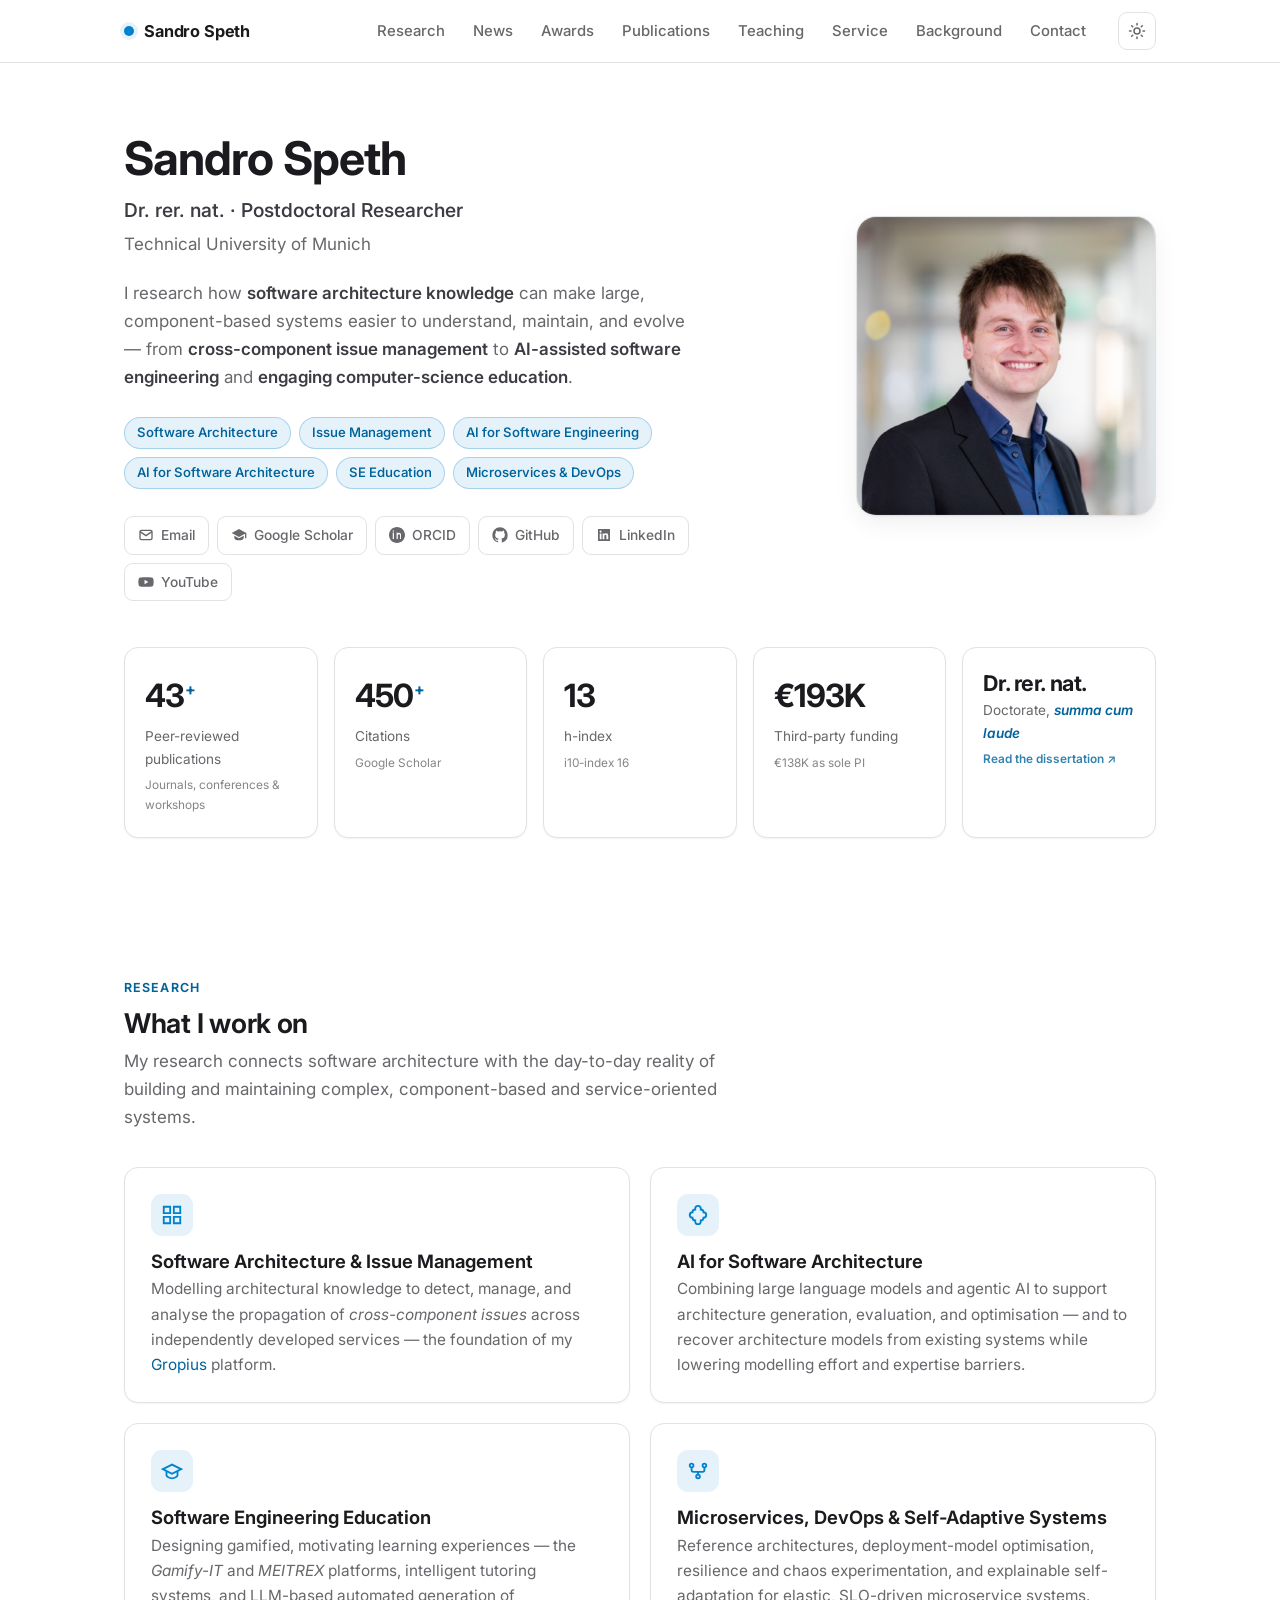
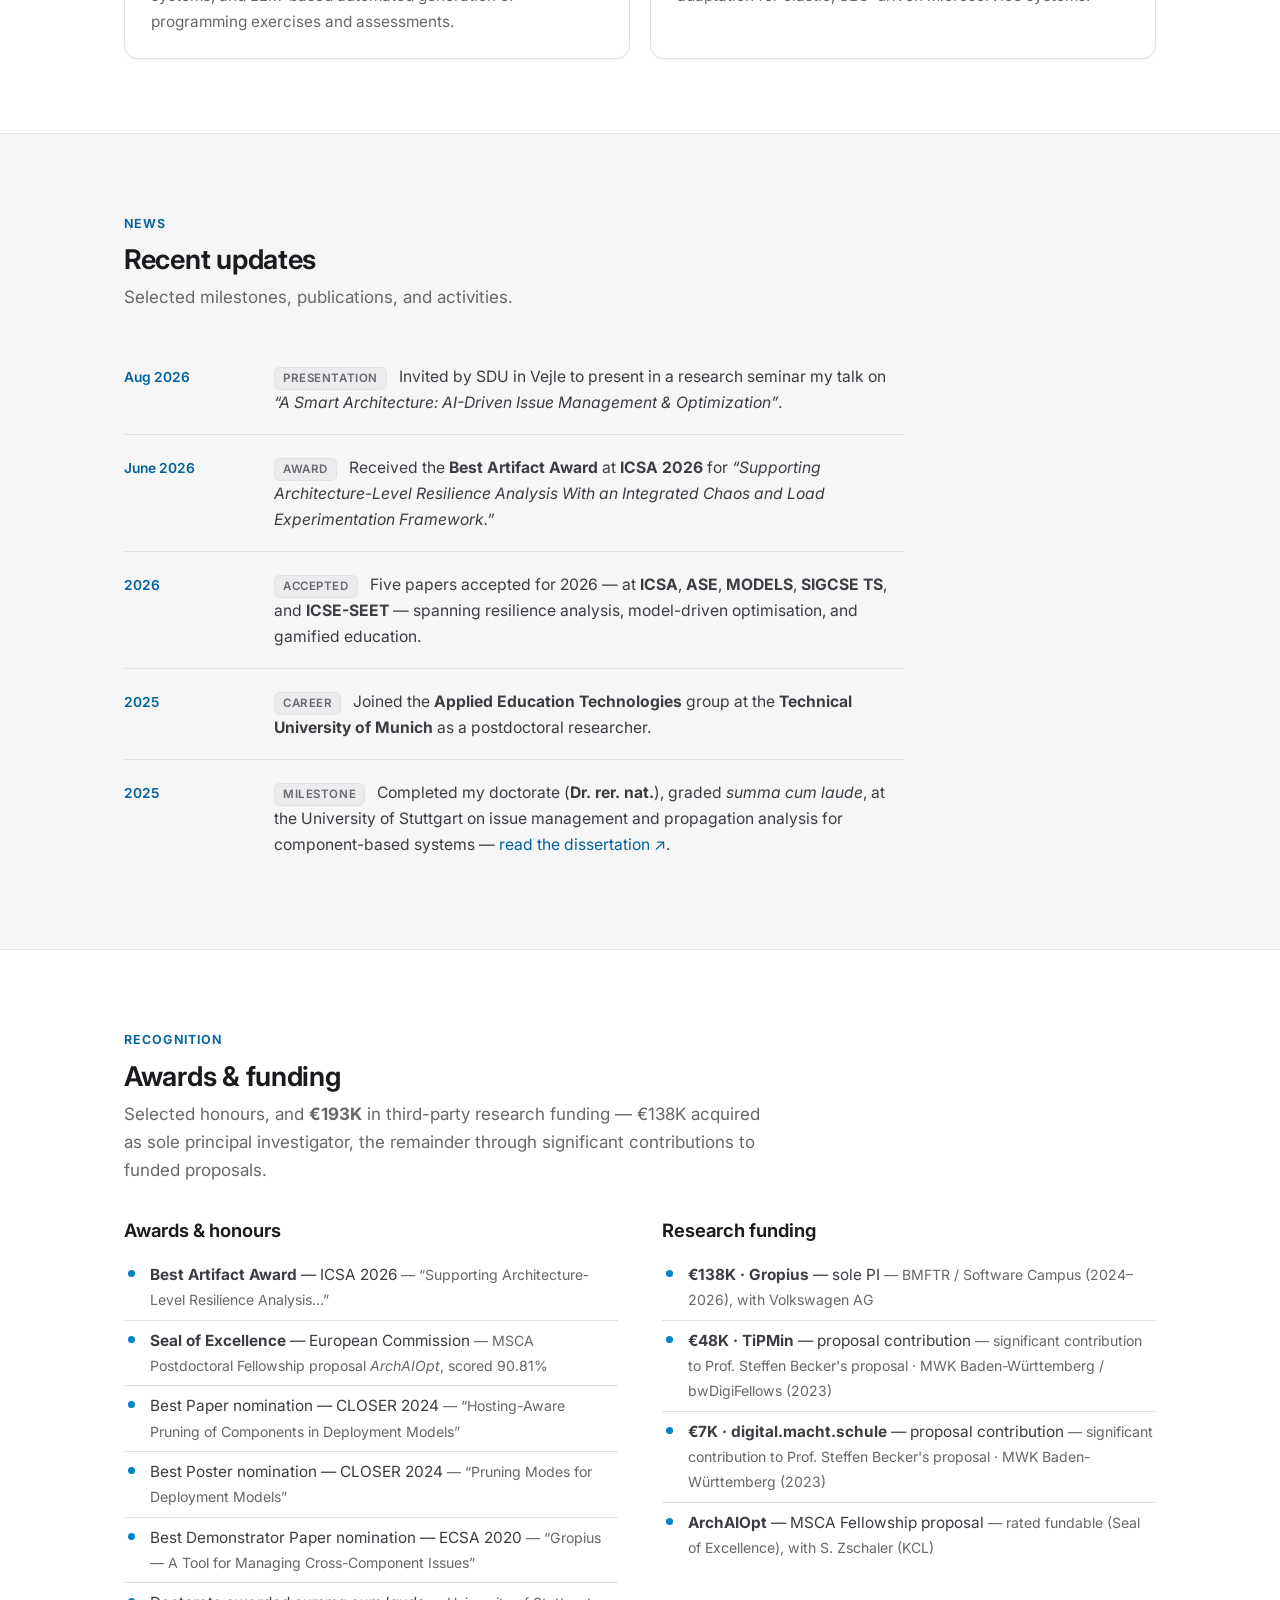
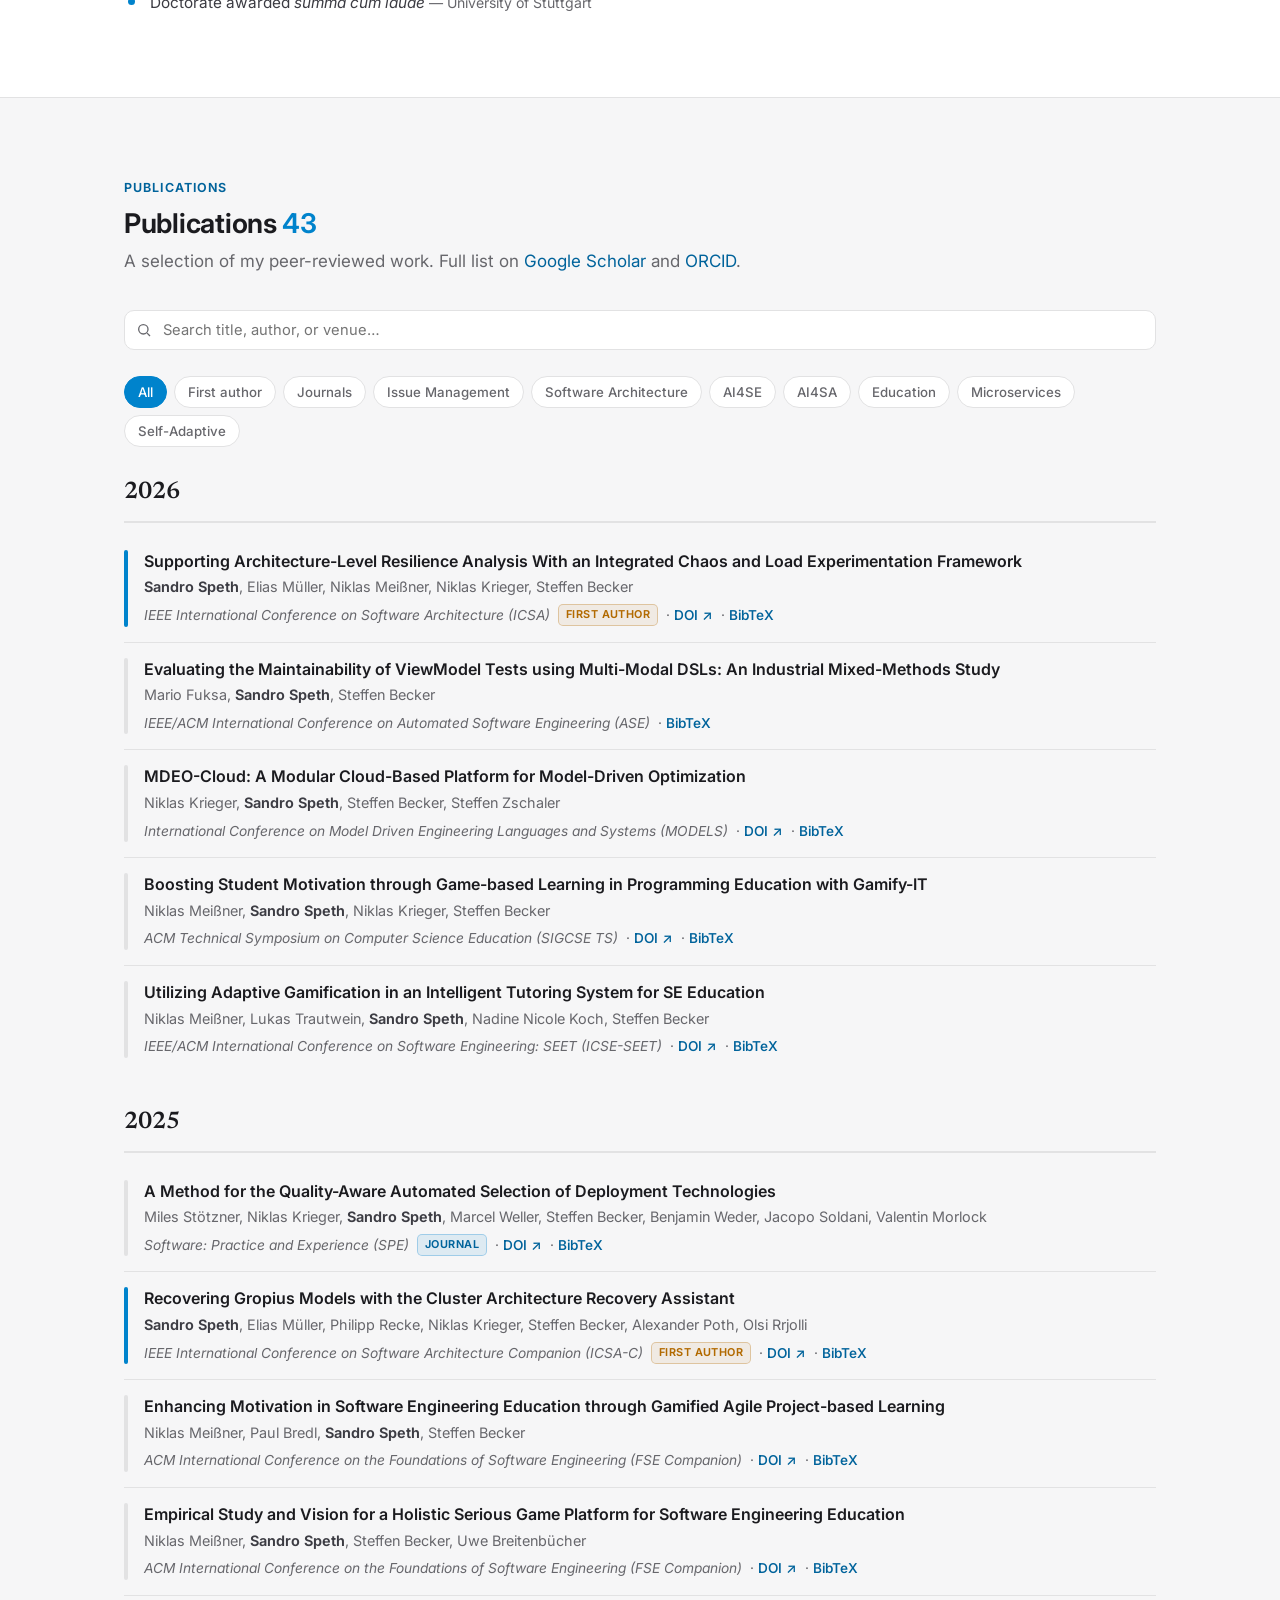
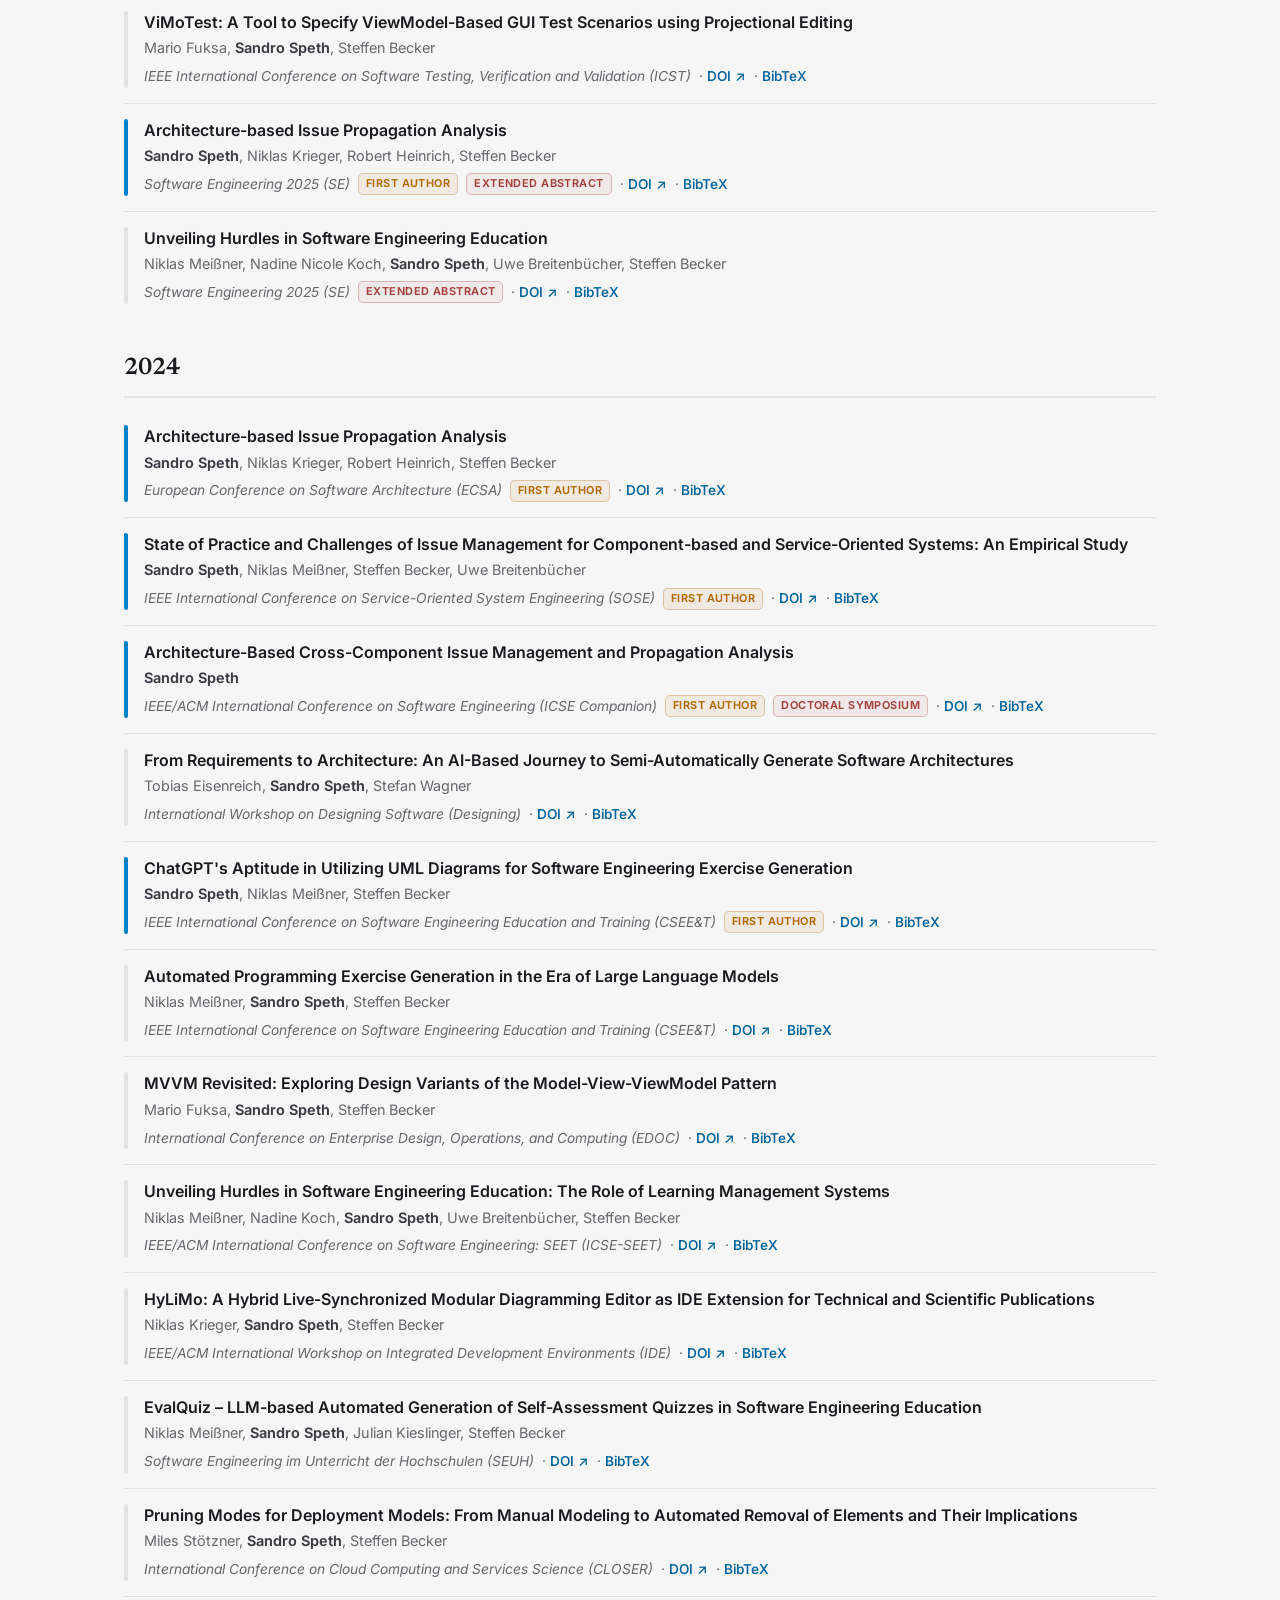
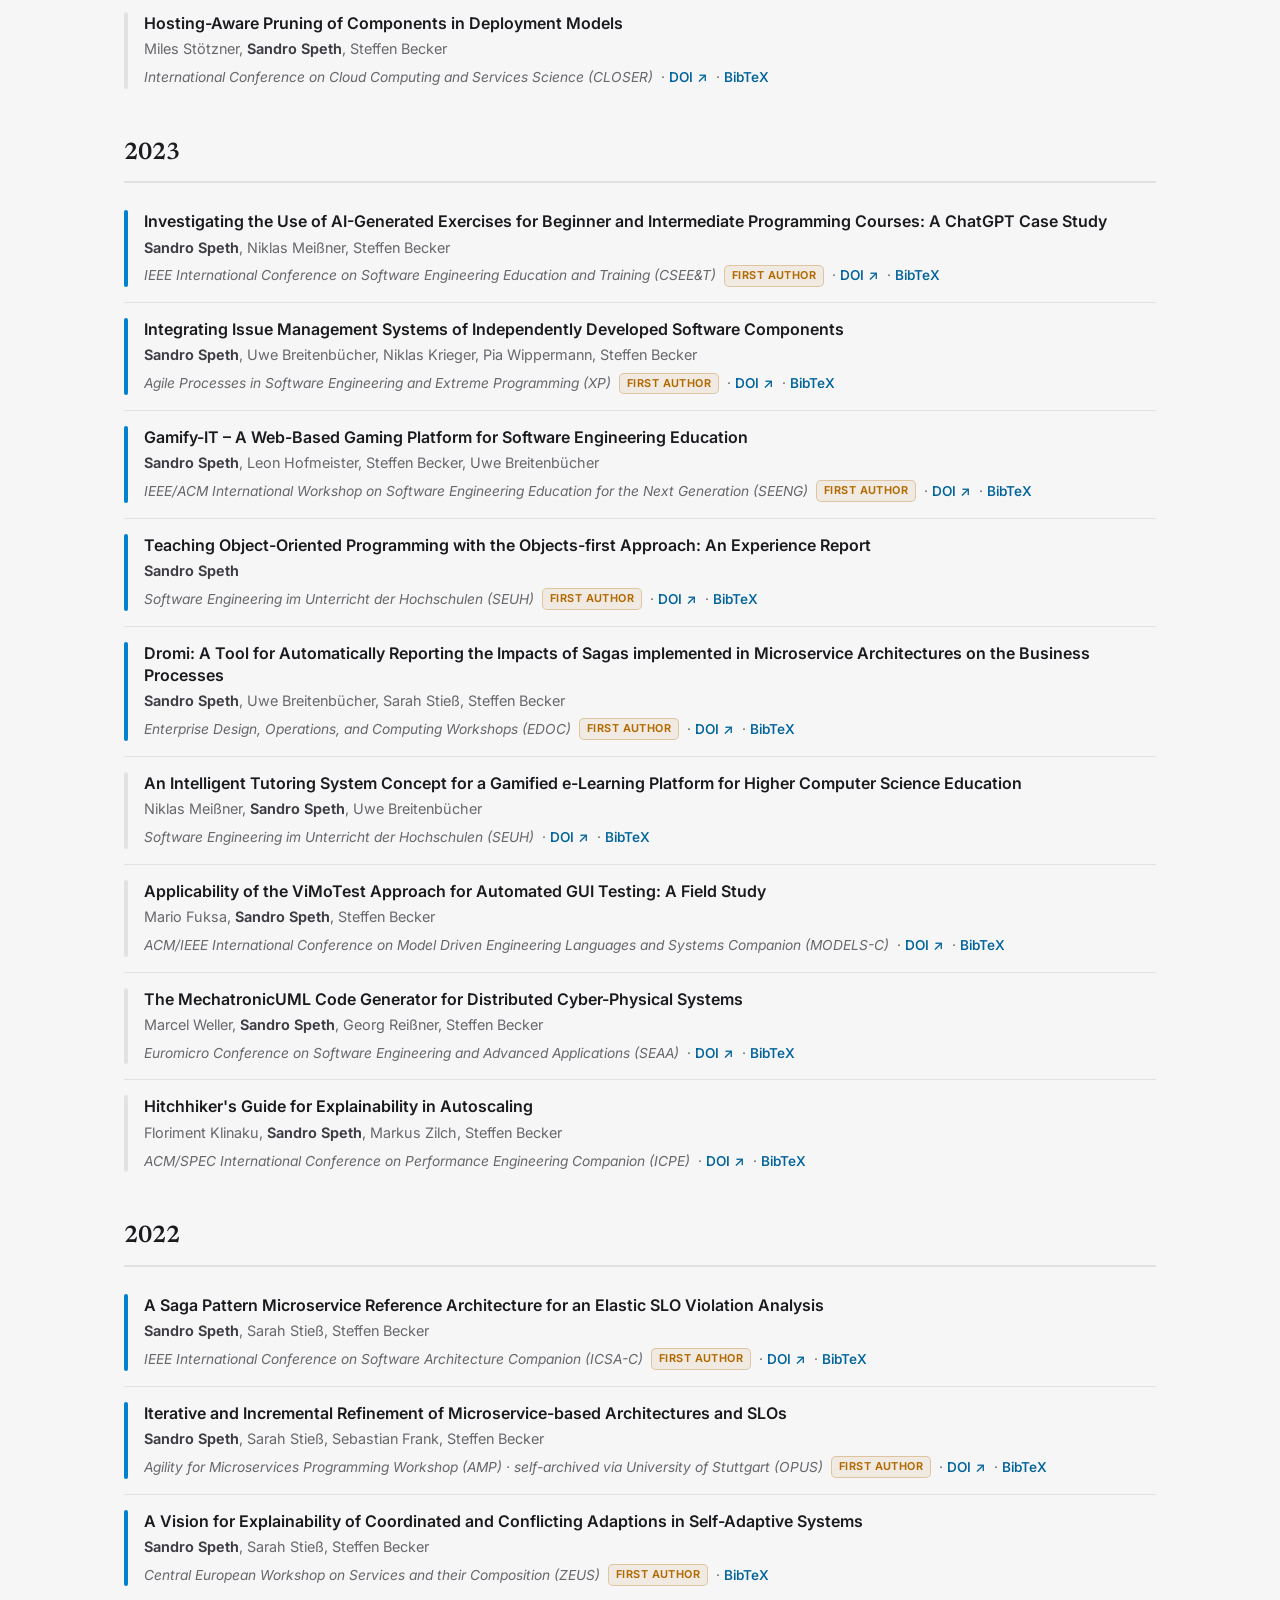
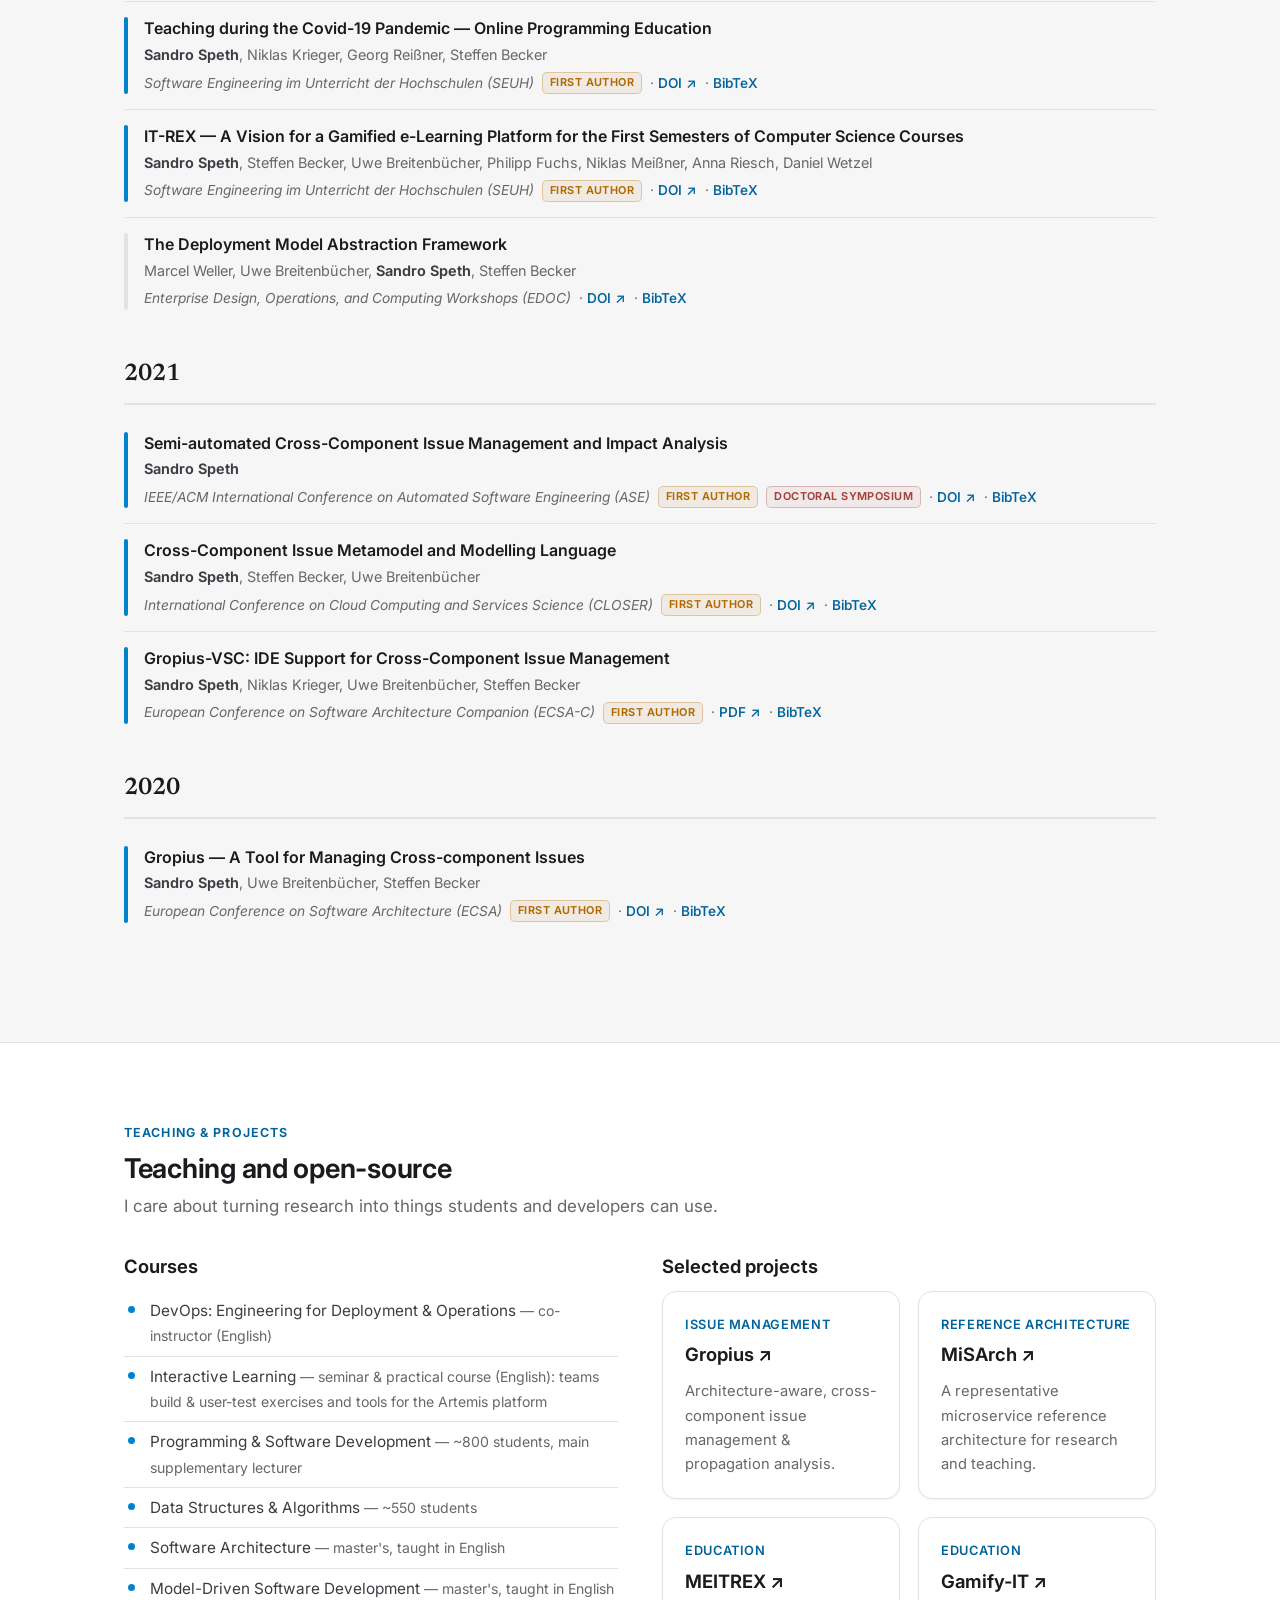
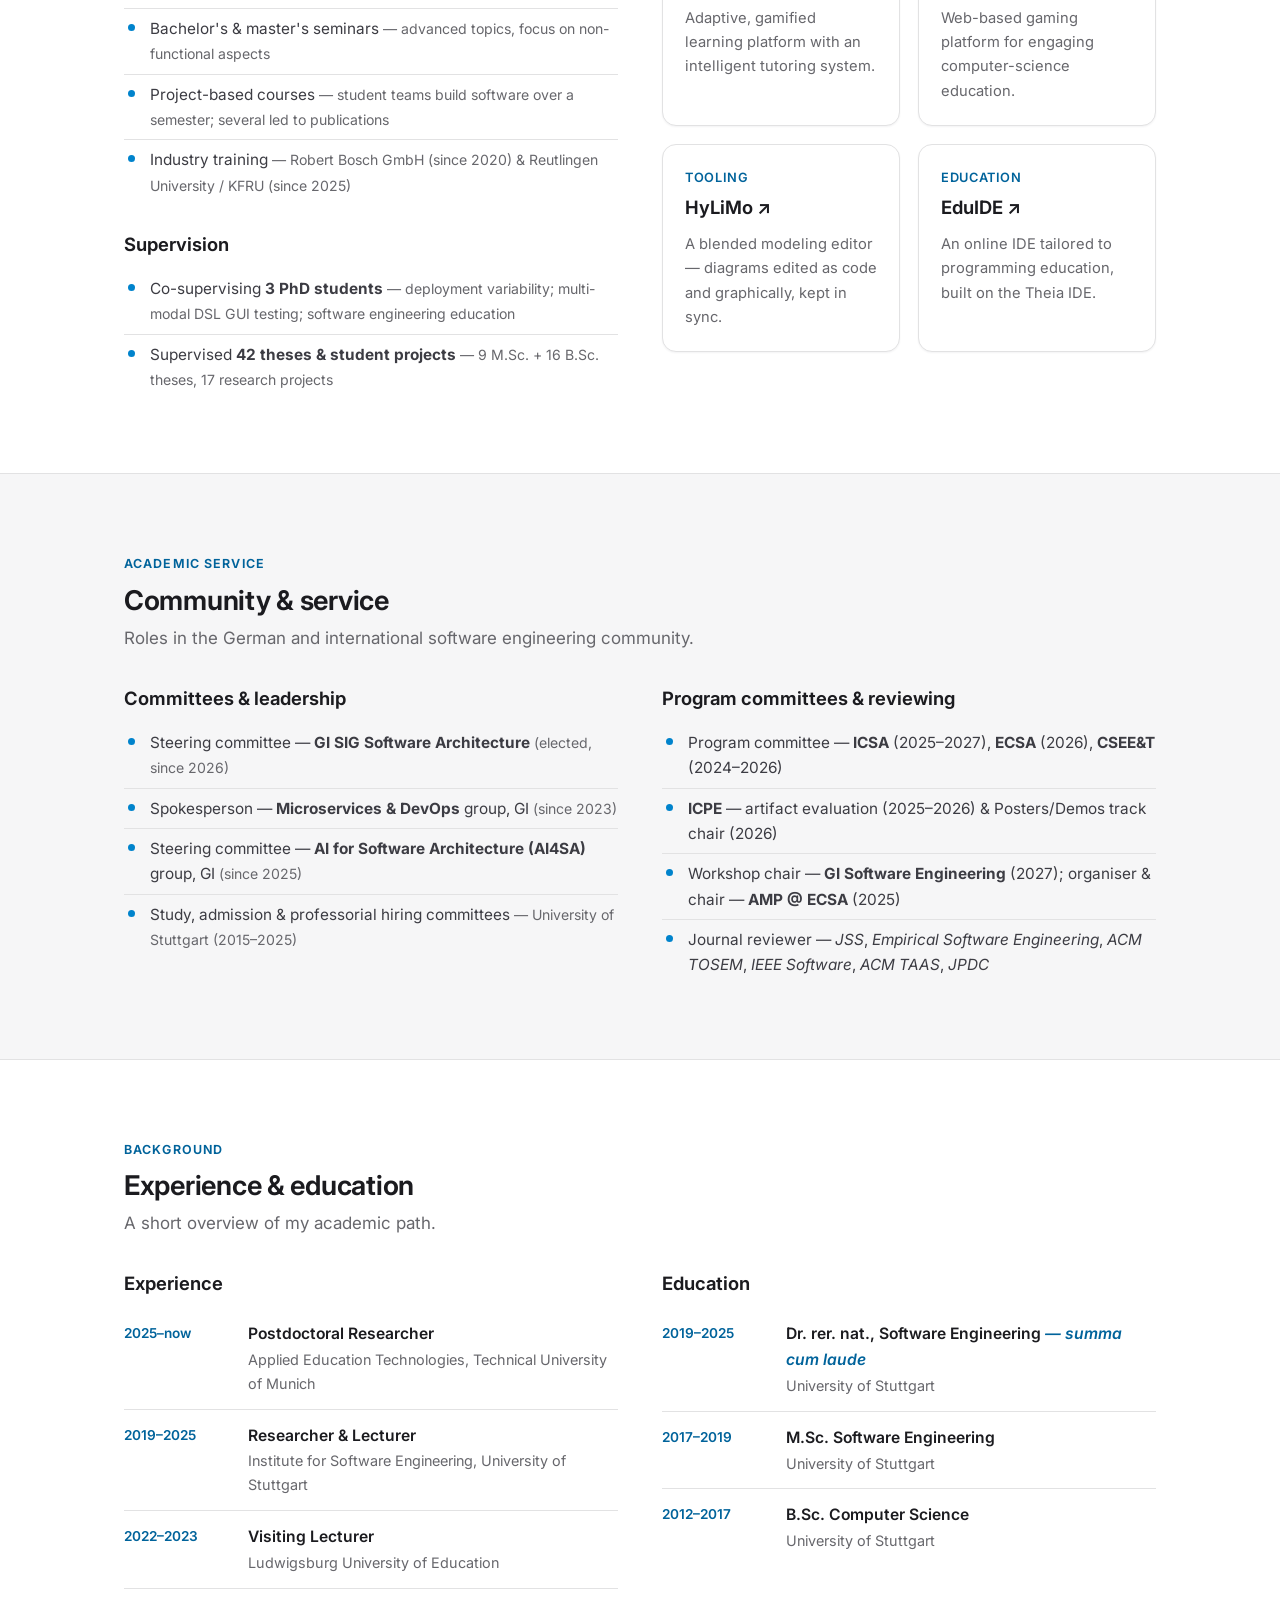
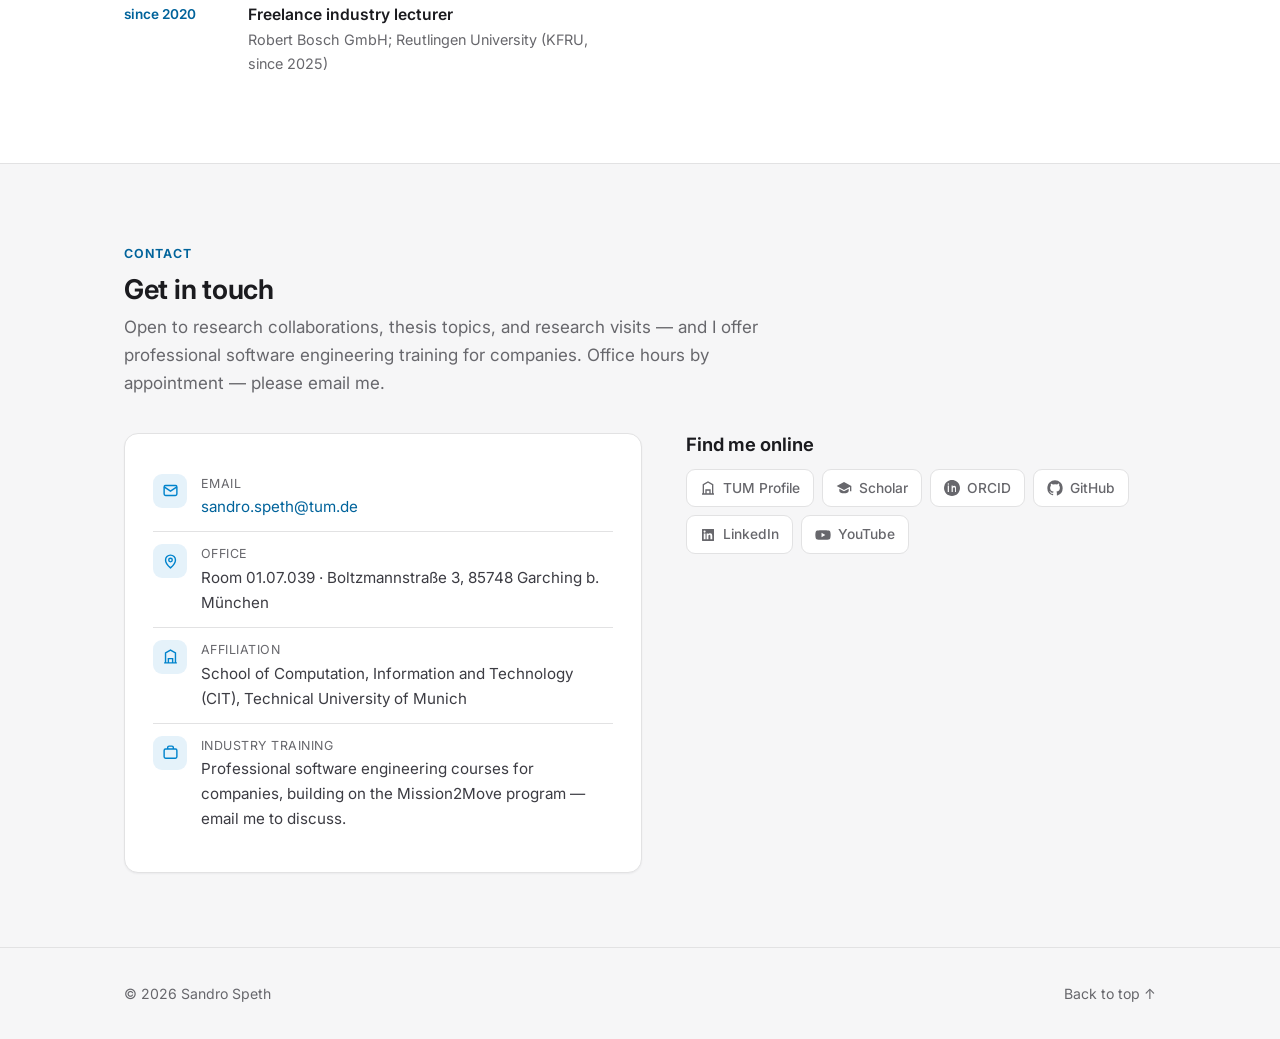
==== index.html @ 2a17678f "Offer industry training in the Contact section Mention professional software engineering training fo" ====
<!DOCTYPE html>
<html lang="en">
<head>
  <meta charset="UTF-8" />
  <meta name="viewport" content="width=device-width, initial-scale=1.0" />
  <title>Sandro Speth — Postdoctoral Researcher, TUM</title>
  <meta name="description" content="Dr. rer. nat. Sandro Speth — postdoctoral researcher at the Technical University of Munich. Research on software architecture, cross-component issue management, AI for software engineering, and software engineering education." />
  <meta name="author" content="Sandro Speth" />

  <!-- Open Graph -->
  <meta property="og:type" content="website" />
  <meta property="og:title" content="Sandro Speth — Postdoctoral Researcher, TUM" />
  <meta property="og:description" content="Software architecture · Cross-component issue management · AI for software engineering · SE education." />
  <meta property="og:image" content="images/sandro-speth-headshot.jpg" />

  <!-- Favicon: simple monogram -->
  <link rel="icon" href="data:image/svg+xml,%3Csvg xmlns='http://www.w3.org/2000/svg' viewBox='0 0 32 32'%3E%3Crect width='32' height='32' rx='7' fill='%230083cc'/%3E%3Ctext x='16' y='22' font-family='Georgia,serif' font-size='17' font-weight='700' fill='white' text-anchor='middle'%3ESS%3C/text%3E%3C/svg%3E" />

  <!-- Fonts (progressive enhancement; system fonts used as fallback) -->
  <link rel="preconnect" href="https://fonts.googleapis.com" />
  <link rel="preconnect" href="https://fonts.gstatic.com" crossorigin />
  <link href="https://fonts.googleapis.com/css2?family=Inter:wght@400;500;600;700&family=Newsreader:ital,opsz,wght@0,6..72,500;0,6..72,600&display=swap" rel="stylesheet" />

  <link rel="stylesheet" href="assets/css/style.css" />
  <!-- Set theme before paint to avoid flash -->
  <script>
    (function () {
      var s = localStorage.getItem("theme");
      var d = window.matchMedia("(prefers-color-scheme: dark)").matches;
      document.documentElement.setAttribute("data-theme", s || (d ? "dark" : "light"));
    })();
  </script>
</head>
<body>

  <!-- ===================== NAV ===================== -->
  <nav class="nav">
    <div class="nav-inner">
      <a class="nav-brand" href="#top"><span class="dot"></span>Sandro Speth</a>
      <div class="nav-links" id="nav-links">
        <a href="#research">Research</a>
        <a href="#news">News</a>
        <a href="#awards">Awards</a>
        <a href="#publications">Publications</a>
        <a href="#teaching">Teaching</a>
        <a href="#service">Service</a>
        <a href="#experience">Background</a>
        <a href="#contact">Contact</a>
      </div>
      <button class="theme-toggle" id="theme-toggle" aria-label="Toggle dark mode" title="Toggle theme">
        <svg class="i-sun" viewBox="0 0 24 24" fill="none" stroke="currentColor" stroke-width="2" stroke-linecap="round"><circle cx="12" cy="12" r="4"/><path d="M12 2v2M12 20v2M4.9 4.9l1.4 1.4M17.7 17.7l1.4 1.4M2 12h2M20 12h2M4.9 19.1l1.4-1.4M17.7 6.3l1.4-1.4"/></svg>
      </button>
      <button class="nav-burger" id="nav-burger" aria-label="Menu">
        <svg width="18" height="18" viewBox="0 0 24 24" fill="none" stroke="currentColor" stroke-width="2" stroke-linecap="round"><path d="M3 6h18M3 12h18M3 18h18"/></svg>
      </button>
    </div>
  </nav>

  <!-- ===================== HERO ===================== -->
  <header id="top" class="hero">
    <div class="wrap">
      <div class="hero-grid">
        <div class="hero-text">
          <h1>Sandro Speth</h1>
          <p class="role">Dr. rer. nat. · Postdoctoral Researcher</p>
          <p class="affil">Technical University of Munich</p>
          <p class="lead">
            I research how <strong>software architecture knowledge</strong> can make
            large, component-based systems easier to understand, maintain, and evolve —
            from <strong>cross-component issue management</strong> to
            <strong>AI-assisted software engineering</strong> and
            <strong>engaging computer-science education</strong>.
          </p>

          <div class="tag-row">
            <span class="pill">Software Architecture</span>
            <span class="pill">Issue Management</span>
            <span class="pill">AI for Software Engineering</span>
            <span class="pill">AI for Software Architecture</span>
            <span class="pill">SE Education</span>
            <span class="pill">Microservices &amp; DevOps</span>
          </div>

          <div class="socials">
            <a class="js-email" data-u="sandro.speth" data-d="tum.de" href="#contact" rel="nofollow">
              <svg viewBox="0 0 24 24" fill="none" stroke="currentColor" stroke-width="2"><rect x="3" y="5" width="18" height="14" rx="2"/><path d="m3 7 9 6 9-6"/></svg>Email</a>
            <a href="https://scholar.google.com/citations?user=Tyz30W4AAAAJ&hl=en" target="_blank" rel="noopener">
              <svg viewBox="0 0 24 24" fill="currentColor"><path d="M12 3 1 9l11 6 9-4.9V17h2V9L12 3zM5 13.2v3.3c0 1.9 3.1 3.5 7 3.5s7-1.6 7-3.5v-3.3l-7 3.8-7-3.8z"/></svg>Google Scholar</a>
            <a href="https://orcid.org/0000-0002-9790-3702" target="_blank" rel="noopener">
              <svg viewBox="0 0 24 24" fill="currentColor"><path d="M12 0C5.4 0 0 5.4 0 12s5.4 12 12 12 12-5.4 12-12S18.6 0 12 0zM7.4 18H5.6V8.3h1.8V18zM6.5 7.1a1.05 1.05 0 1 1 0-2.1 1.05 1.05 0 0 1 0 2.1zM18.4 18h-1.8v-4.7c0-1.1 0-2.6-1.6-2.6s-1.8 1.2-1.8 2.5V18h-1.8V8.3h1.7v1.3h.1c.3-.5 1-1.1 2.1-1.1 2.2 0 2.7 1.5 2.7 3.4V18z"/></svg>ORCID</a>
            <a href="https://github.com/spethso" target="_blank" rel="noopener">
              <svg viewBox="0 0 24 24" fill="currentColor"><path d="M12 .5A11.5 11.5 0 0 0 .5 12a11.5 11.5 0 0 0 7.9 10.9c.6.1.8-.2.8-.5v-1.7c-3.2.7-3.9-1.5-3.9-1.5-.5-1.3-1.3-1.7-1.3-1.7-1.1-.7.1-.7.1-.7 1.2.1 1.8 1.2 1.8 1.2 1 1.8 2.7 1.3 3.4 1 .1-.8.4-1.3.7-1.6-2.6-.3-5.3-1.3-5.3-5.7 0-1.3.4-2.3 1.2-3.1-.1-.3-.5-1.5.1-3.1 0 0 1-.3 3.3 1.2a11.4 11.4 0 0 1 6 0C17 5 18 5.3 18 5.3c.6 1.6.2 2.8.1 3.1.8.8 1.2 1.8 1.2 3.1 0 4.4-2.7 5.4-5.3 5.7.4.4.8 1.1.8 2.2v3.3c0 .3.2.6.8.5A11.5 11.5 0 0 0 23.5 12 11.5 11.5 0 0 0 12 .5z"/></svg>GitHub</a>
            <a href="https://www.linkedin.com/in/sandro-speth/" target="_blank" rel="noopener">
              <svg viewBox="0 0 24 24" fill="currentColor"><path d="M20.4 3H3.6C3 3 3 3.6 3 3.6v16.8c0 .6.6.6.6.6h16.8c.6 0 .6-.6.6-.6V3.6c0-.6-.6-.6-.6-.6zM8.3 18.3H5.6V9.7h2.7v8.6zM6.9 8.5a1.6 1.6 0 1 1 0-3.2 1.6 1.6 0 0 1 0 3.2zm11.4 9.8h-2.7v-4.2c0-1 0-2.3-1.4-2.3s-1.6 1.1-1.6 2.2v4.3H9.9V9.7h2.6v1.2h.1c.4-.7 1.3-1.4 2.6-1.4 2.7 0 3.2 1.8 3.2 4.1v4.7z"/></svg>LinkedIn</a>
            <a href="https://www.youtube.com/@SandroSpeth" target="_blank" rel="noopener">
              <svg viewBox="0 0 24 24" fill="currentColor"><path d="M23 7.5a3 3 0 0 0-2.1-2.1C19 4.9 12 4.9 12 4.9s-7 0-8.9.5A3 3 0 0 0 1 7.5 31 31 0 0 0 .5 12 31 31 0 0 0 1 16.5a3 3 0 0 0 2.1 2.1c1.9.5 8.9.5 8.9.5s7 0 8.9-.5a3 3 0 0 0 2.1-2.1A31 31 0 0 0 23.5 12 31 31 0 0 0 23 7.5zM9.8 15.3V8.7l5.7 3.3-5.7 3.3z"/></svg>YouTube</a>
          </div>
        </div>

        <div class="hero-photo">
          <img src="images/sandro-speth-headshot.jpg" alt="Portrait of Sandro Speth" width="900" height="900" />
        </div>
      </div>

      <!-- Stats -->
      <div class="stats">
        <div class="stat">
          <div class="num">43<span>+</span></div>
          <div class="label">Peer-reviewed publications</div>
          <div class="sub">Journals, conferences &amp; workshops</div>
        </div>
        <div class="stat">
          <div class="num">450<span>+</span></div>
          <div class="label">Citations</div>
          <div class="sub">Google Scholar</div>
        </div>
        <div class="stat">
          <div class="num">13</div>
          <div class="label">h-index</div>
          <div class="sub">i10-index 16</div>
        </div>
        <div class="stat">
          <div class="num">€193K</div>
          <div class="label">Third-party funding</div>
          <div class="sub">€138K as sole PI</div>
        </div>
        <div class="stat stat-text">
          <div class="num">Dr. rer. nat.</div>
          <div class="label">Doctorate, <em>summa cum laude</em></div>
          <div class="sub"><a href="https://doi.org/10.18419/opus-17321" target="_blank" rel="noopener">Read the dissertation ↗</a></div>
        </div>
      </div>
    </div>
  </header>

  <!-- ===================== RESEARCH ===================== -->
  <section id="research">
    <div class="wrap">
      <div class="section-head">
        <span class="section-eyebrow">Research</span>
        <h2>What I work on</h2>
        <p>My research connects software architecture with the day-to-day reality of
          building and maintaining complex, component-based and service-oriented systems.</p>
      </div>

      <div class="card-grid">
        <div class="card">
          <div class="ico"><svg viewBox="0 0 24 24" fill="none" stroke="currentColor" stroke-width="2"><path d="M3 3h7v7H3zM14 3h7v7h-7zM14 14h7v7h-7zM3 14h7v7H3z"/></svg></div>
          <h3>Software Architecture &amp; Issue Management</h3>
          <p>Modelling architectural knowledge to detect, manage, and analyse the propagation
            of <em>cross-component issues</em> across independently developed services — the
            foundation of my <a href="https://gropius.dev" target="_blank" rel="noopener">Gropius</a> platform.</p>
        </div>
        <div class="card">
          <div class="ico"><svg viewBox="0 0 24 24" fill="none" stroke="currentColor" stroke-width="2"><path d="M12 2a3 3 0 0 0-3 3v1a3 3 0 0 0-3 3 3 3 0 0 0 0 6 3 3 0 0 0 3 3v1a3 3 0 0 0 6 0v-1a3 3 0 0 0 3-3 3 3 0 0 0 0-6 3 3 0 0 0-3-3V5a3 3 0 0 0-3-3z"/></svg></div>
          <h3>AI for Software Architecture</h3>
          <p>Combining large language models and agentic AI to support architecture
            generation, evaluation, and optimisation — and to recover architecture models
            from existing systems while lowering modelling effort and expertise barriers.</p>
        </div>
        <div class="card">
          <div class="ico"><svg viewBox="0 0 24 24" fill="none" stroke="currentColor" stroke-width="2"><path d="M22 10 12 5 2 10l10 5 10-5z"/><path d="M6 12v5c0 1 3 3 6 3s6-2 6-3v-5"/></svg></div>
          <h3>Software Engineering Education</h3>
          <p>Designing gamified, motivating learning experiences — the
            <em>Gamify-IT</em> and <em>MEITREX</em> platforms, intelligent tutoring systems,
            and LLM-based automated generation of programming exercises and assessments.</p>
        </div>
        <div class="card">
          <div class="ico"><svg viewBox="0 0 24 24" fill="none" stroke="currentColor" stroke-width="2"><circle cx="5" cy="6" r="2"/><circle cx="19" cy="6" r="2"/><circle cx="12" cy="18" r="2"/><path d="M5 8v3a2 2 0 0 0 2 2h10a2 2 0 0 0 2-2V8M12 13v3"/></svg></div>
          <h3>Microservices, DevOps &amp; Self-Adaptive Systems</h3>
          <p>Reference architectures, deployment-model optimisation, resilience and chaos
            experimentation, and explainable self-adaptation for elastic, SLO-driven
            microservice systems.</p>
        </div>
      </div>
    </div>
  </section>

  <!-- ===================== NEWS ===================== -->
  <section id="news" class="alt-bg">
    <div class="wrap">
      <div class="section-head">
        <span class="section-eyebrow">News</span>
        <h2>Recent updates</h2>
        <p>Selected milestones, publications, and activities.</p>
      </div>

      <!-- Items are loaded from assets/data/news.json (edit that file) -->
      <div class="news-list" id="news-list"></div>
    </div>
  </section>

  <!-- ===================== AWARDS & FUNDING ===================== -->
  <section id="awards">
    <div class="wrap">
      <div class="section-head">
        <span class="section-eyebrow">Recognition</span>
        <h2>Awards &amp; funding</h2>
        <p>Selected honours, and <strong>€193K</strong> in third-party research funding —
          €138K acquired as sole principal investigator, the remainder through significant
          contributions to funded proposals.</p>
      </div>

      <div class="two-col">
        <div class="list-block">
          <h3>Awards &amp; honours</h3>
          <ul class="tick-list">
            <li><strong>Best Artifact Award</strong> — ICSA 2026
              <span class="muted">— “Supporting Architecture-Level Resilience Analysis…”</span></li>
            <li><strong>Seal of Excellence</strong> — European Commission
              <span class="muted">— MSCA Postdoctoral Fellowship proposal <em>ArchAIOpt</em>, scored 90.81%</span></li>
            <li>Best Paper nomination — CLOSER 2024
              <span class="muted">— “Hosting-Aware Pruning of Components in Deployment Models”</span></li>
            <li>Best Poster nomination — CLOSER 2024
              <span class="muted">— “Pruning Modes for Deployment Models”</span></li>
            <li>Best Demonstrator Paper nomination — ECSA 2020
              <span class="muted">— “Gropius — A Tool for Managing Cross-Component Issues”</span></li>
            <li>Doctorate awarded <em>summa cum laude</em>
              <span class="muted">— University of Stuttgart</span></li>
          </ul>
        </div>
        <div class="list-block">
          <h3>Research funding</h3>
          <ul class="tick-list">
            <li><strong>€138K · Gropius</strong> — sole PI
              <span class="muted">— BMFTR / Software Campus (2024–2026), with Volkswagen AG</span></li>
            <li><strong>€48K · TiPMin</strong> — proposal contribution
              <span class="muted">— significant contribution to Prof. Steffen Becker's proposal · MWK Baden-Württemberg / bwDigiFellows (2023)</span></li>
            <li><strong>€7K · digital.macht.schule</strong> — proposal contribution
              <span class="muted">— significant contribution to Prof. Steffen Becker's proposal · MWK Baden-Württemberg (2023)</span></li>
            <li><strong>ArchAIOpt</strong> — MSCA Fellowship proposal
              <span class="muted">— rated fundable (Seal of Excellence), with S. Zschaler (KCL)</span></li>
          </ul>
        </div>
      </div>
    </div>
  </section>

  <!-- ===================== PUBLICATIONS ===================== -->
  <section id="publications" class="alt-bg">
    <div class="wrap">
      <div class="section-head">
        <span class="section-eyebrow">Publications</span>
        <h2>Publications <span id="pub-count" style="color:var(--accent)"></span></h2>
        <p>A selection of my peer-reviewed work. Full list on
          <a href="https://scholar.google.com/citations?user=Tyz30W4AAAAJ&hl=en" target="_blank" rel="noopener">Google Scholar</a>
          and <a href="https://orcid.org/0000-0002-9790-3702" target="_blank" rel="noopener">ORCID</a>.</p>
      </div>

      <div class="pub-toolbar">
        <div class="pub-search">
          <svg viewBox="0 0 24 24" fill="none" stroke="currentColor" stroke-width="2"><circle cx="11" cy="11" r="7"/><path d="m21 21-4.3-4.3"/></svg>
          <input type="text" id="pub-search-input" placeholder="Search title, author, or venue…" aria-label="Search publications" />
        </div>
      </div>
      <div class="filters">
        <button class="filter-btn active" data-topic="all">All</button>
        <button class="filter-btn" data-topic="first">First author</button>
        <button class="filter-btn" data-topic="journal">Journals</button>
        <button class="filter-btn" data-topic="issue-management">Issue Management</button>
        <button class="filter-btn" data-topic="architecture">Software Architecture</button>
        <button class="filter-btn" data-topic="ai">AI4SE</button>
        <button class="filter-btn" data-topic="ai4sa">AI4SA</button>
        <button class="filter-btn" data-topic="education">Education</button>
        <button class="filter-btn" data-topic="microservices">Microservices</button>
        <button class="filter-btn" data-topic="self-adaptive">Self-Adaptive</button>
      </div>

      <div id="pub-list" style="margin-top:26px"></div>
    </div>
  </section>

  <!-- ===================== TEACHING & PROJECTS ===================== -->
  <section id="teaching">
    <div class="wrap">
      <div class="section-head">
        <span class="section-eyebrow">Teaching &amp; Projects</span>
        <h2>Teaching and open-source</h2>
        <p>I care about turning research into things students and developers can use.</p>
      </div>

      <div class="two-col">
        <div>
          <div class="list-block">
            <h3>Courses</h3>
            <ul class="tick-list">
              <li>DevOps: Engineering for Deployment &amp; Operations <span class="muted">— co-instructor (English)</span></li>
              <li>Interactive Learning <span class="muted">— seminar &amp; practical course (English): teams build &amp; user-test exercises and tools for the Artemis platform</span></li>
              <li>Programming &amp; Software Development <span class="muted">— ~800 students, main supplementary lecturer</span></li>
              <li>Data Structures &amp; Algorithms <span class="muted">— ~550 students</span></li>
              <li>Software Architecture <span class="muted">— master's, taught in English</span></li>
              <li>Model-Driven Software Development <span class="muted">— master's, taught in English</span></li>
              <li>Bachelor's &amp; master's seminars <span class="muted">— advanced topics, focus on non-functional aspects</span></li>
              <li>Project-based courses <span class="muted">— student teams build software over a semester; several led to publications</span></li>
              <li>Industry training <span class="muted">— Robert Bosch GmbH (since 2020) &amp; Reutlingen University / KFRU (since 2025)</span></li>
            </ul>
          </div>
          <div class="list-block" style="margin-top: 28px">
            <h3>Supervision</h3>
            <ul class="tick-list">
              <li>Co-supervising <strong>3 PhD students</strong> <span class="muted">— deployment variability; multi-modal DSL GUI testing; software engineering education</span></li>
              <li>Supervised <strong>42 theses &amp; student projects</strong> <span class="muted">— 9 M.Sc. + 16 B.Sc. theses, 17 research projects</span></li>
            </ul>
          </div>
        </div>
        <div class="list-block">
          <h3>Selected projects</h3>
          <div class="project-grid">
            <a class="project" href="https://gropius.dev" target="_blank" rel="noopener">
              <div class="meta">Issue Management</div>
              <h3>Gropius ↗</h3>
              <p>Architecture-aware, cross-component issue management &amp; propagation analysis.</p>
            </a>
            <a class="project" href="https://misarch.github.io/docs" target="_blank" rel="noopener">
              <div class="meta">Reference architecture</div>
              <h3>MiSArch ↗</h3>
              <p>A representative microservice reference architecture for research and teaching.</p>
            </a>
            <a class="project" href="https://github.com/meitrex" target="_blank" rel="noopener">
              <div class="meta">Education</div>
              <h3>MEITREX ↗</h3>
              <p>Adaptive, gamified learning platform with an intelligent tutoring system.</p>
            </a>
            <a class="project" href="https://github.com/gamify-it" target="_blank" rel="noopener">
              <div class="meta">Education</div>
              <h3>Gamify-IT ↗</h3>
              <p>Web-based gaming platform for engaging computer-science education.</p>
            </a>
            <a class="project" href="https://hylimo.github.io/" target="_blank" rel="noopener">
              <div class="meta">Tooling</div>
              <h3>HyLiMo ↗</h3>
              <p>A blended modeling editor — diagrams edited as code and graphically, kept in sync.</p>
            </a>
            <a class="project" href="https://github.com/eduide" target="_blank" rel="noopener">
              <div class="meta">Education</div>
              <h3>EduIDE ↗</h3>
              <p>An online IDE tailored to programming education, built on the Theia IDE.</p>
            </a>
          </div>
        </div>
      </div>
    </div>
  </section>

  <!-- ===================== SERVICE ===================== -->
  <section id="service" class="alt-bg">
    <div class="wrap">
      <div class="section-head">
        <span class="section-eyebrow">Academic Service</span>
        <h2>Community &amp; service</h2>
        <p>Roles in the German and international software engineering community.</p>
      </div>

      <div class="two-col">
        <div class="list-block">
          <h3>Committees &amp; leadership</h3>
          <ul class="tick-list">
            <li>Steering committee — <strong>GI SIG Software Architecture</strong> <span class="muted">(elected, since 2026)</span></li>
            <li>Spokesperson — <strong>Microservices &amp; DevOps</strong> group, GI <span class="muted">(since 2023)</span></li>
            <li>Steering committee — <strong>AI for Software Architecture (AI4SA)</strong> group, GI <span class="muted">(since 2025)</span></li>
            <li>Study, admission &amp; professorial hiring committees <span class="muted">— University of Stuttgart (2015–2025)</span></li>
          </ul>
        </div>
        <div class="list-block">
          <h3>Program committees &amp; reviewing</h3>
          <ul class="tick-list">
            <li>Program committee — <strong>ICSA</strong> (2025–2027), <strong>ECSA</strong> (2026), <strong>CSEE&amp;T</strong> (2024–2026)</li>
            <li><strong>ICPE</strong> — artifact evaluation (2025–2026) &amp; Posters/Demos track chair (2026)</li>
            <li>Workshop chair — <strong>GI Software Engineering</strong> (2027); organiser &amp; chair — <strong>AMP&nbsp;@&nbsp;ECSA</strong> (2025)</li>
            <li>Journal reviewer — <em>JSS</em>, <em>Empirical Software Engineering</em>, <em>ACM TOSEM</em>, <em>IEEE Software</em>, <em>ACM TAAS</em>, <em>JPDC</em></li>
          </ul>
        </div>
      </div>
    </div>
  </section>

  <!-- ===================== EXPERIENCE & EDUCATION ===================== -->
  <section id="experience">
    <div class="wrap">
      <div class="section-head">
        <span class="section-eyebrow">Background</span>
        <h2>Experience &amp; education</h2>
        <p>A short overview of my academic path.</p>
      </div>

      <div class="two-col">
        <div class="list-block">
          <h3>Experience</h3>
          <div class="timeline">
            <div class="tl-item">
              <div class="tl-date">2025–now</div>
              <div><div class="tl-role">Postdoctoral Researcher</div>
                <div class="tl-place">Applied Education Technologies, Technical University of Munich</div></div>
            </div>
            <div class="tl-item">
              <div class="tl-date">2019–2025</div>
              <div><div class="tl-role">Researcher &amp; Lecturer</div>
                <div class="tl-place">Institute for Software Engineering, University of Stuttgart</div></div>
            </div>
            <div class="tl-item">
              <div class="tl-date">2022–2023</div>
              <div><div class="tl-role">Visiting Lecturer</div>
                <div class="tl-place">Ludwigsburg University of Education</div></div>
            </div>
            <div class="tl-item">
              <div class="tl-date">since 2020</div>
              <div><div class="tl-role">Freelance industry lecturer</div>
                <div class="tl-place">Robert Bosch GmbH; Reutlingen University (KFRU, since 2025)</div></div>
            </div>
          </div>
        </div>
        <div class="list-block">
          <h3>Education</h3>
          <div class="timeline">
            <div class="tl-item">
              <div class="tl-date">2019–2025</div>
              <div><div class="tl-role">Dr. rer. nat., Software Engineering <em>— summa cum laude</em></div>
                <div class="tl-place">University of Stuttgart</div></div>
            </div>
            <div class="tl-item">
              <div class="tl-date">2017–2019</div>
              <div><div class="tl-role">M.Sc. Software Engineering</div>
                <div class="tl-place">University of Stuttgart</div></div>
            </div>
            <div class="tl-item">
              <div class="tl-date">2012–2017</div>
              <div><div class="tl-role">B.Sc. Computer Science</div>
                <div class="tl-place">University of Stuttgart</div></div>
            </div>
          </div>
        </div>
      </div>
    </div>
  </section>

  <!-- ===================== CONTACT ===================== -->
  <section id="contact" class="alt-bg">
    <div class="wrap">
      <div class="section-head">
        <span class="section-eyebrow">Contact</span>
        <h2>Get in touch</h2>
        <p>Open to research collaborations, thesis topics, and research visits — and I offer
          professional software engineering training for companies. Office hours by appointment
          — please email me.</p>
      </div>

      <div class="contact-grid">
        <div class="contact-card">
          <div class="contact-row">
            <div class="ci"><svg viewBox="0 0 24 24" fill="none" stroke="currentColor" stroke-width="2"><rect x="3" y="5" width="18" height="14" rx="2"/><path d="m3 7 9 6 9-6"/></svg></div>
            <div><div class="k">Email</div><div class="v"><a class="js-email" data-u="sandro.speth" data-d="tum.de" href="#contact" rel="nofollow"><span class="email-text">e-mail me</span></a></div></div>
          </div>
          <div class="contact-row">
            <div class="ci"><svg viewBox="0 0 24 24" fill="none" stroke="currentColor" stroke-width="2"><path d="M12 21s-7-5.5-7-11a7 7 0 0 1 14 0c0 5.5-7 11-7 11z"/><circle cx="12" cy="10" r="2.5"/></svg></div>
            <div><div class="k">Office</div><div class="v">Room 01.07.039 · Boltzmannstraße 3, 85748 Garching b. München</div></div>
          </div>
          <div class="contact-row">
            <div class="ci"><svg viewBox="0 0 24 24" fill="none" stroke="currentColor" stroke-width="2"><path d="M3 21h18M5 21V7l7-4 7 4v14M9 21v-6h6v6"/></svg></div>
            <div><div class="k">Affiliation</div><div class="v">School of Computation, Information and Technology (CIT), Technical University of Munich</div></div>
          </div>
          <div class="contact-row">
            <div class="ci"><svg viewBox="0 0 24 24" fill="none" stroke="currentColor" stroke-width="2"><rect x="3" y="7" width="18" height="13" rx="2"/><path d="M8 7V5a2 2 0 0 1 2-2h4a2 2 0 0 1 2 2v2"/></svg></div>
            <div><div class="k">Industry training</div><div class="v">Professional software engineering courses for companies, building on the Mission2Move program — email me to discuss.</div></div>
          </div>
        </div>

        <div class="list-block">
          <h3>Find me online</h3>
          <div class="socials" style="margin-top:6px">
            <a href="https://aet.cit.tum.de/people/speth/" target="_blank" rel="noopener">
              <svg viewBox="0 0 24 24" fill="none" stroke="currentColor" stroke-width="2"><path d="M3 21h18M5 21V7l7-4 7 4v14M9 21v-6h6v6"/></svg>TUM Profile</a>
            <a href="https://scholar.google.com/citations?user=Tyz30W4AAAAJ&hl=en" target="_blank" rel="noopener">
              <svg viewBox="0 0 24 24" fill="currentColor"><path d="M12 3 1 9l11 6 9-4.9V17h2V9L12 3zM5 13.2v3.3c0 1.9 3.1 3.5 7 3.5s7-1.6 7-3.5v-3.3l-7 3.8-7-3.8z"/></svg>Scholar</a>
            <a href="https://orcid.org/0000-0002-9790-3702" target="_blank" rel="noopener">
              <svg viewBox="0 0 24 24" fill="currentColor"><path d="M12 0C5.4 0 0 5.4 0 12s5.4 12 12 12 12-5.4 12-12S18.6 0 12 0zM7.4 18H5.6V8.3h1.8V18zM6.5 7.1a1.05 1.05 0 1 1 0-2.1 1.05 1.05 0 0 1 0 2.1zM18.4 18h-1.8v-4.7c0-1.1 0-2.6-1.6-2.6s-1.8 1.2-1.8 2.5V18h-1.8V8.3h1.7v1.3h.1c.3-.5 1-1.1 2.1-1.1 2.2 0 2.7 1.5 2.7 3.4V18z"/></svg>ORCID</a>
            <a href="https://github.com/spethso" target="_blank" rel="noopener">
              <svg viewBox="0 0 24 24" fill="currentColor"><path d="M12 .5A11.5 11.5 0 0 0 .5 12a11.5 11.5 0 0 0 7.9 10.9c.6.1.8-.2.8-.5v-1.7c-3.2.7-3.9-1.5-3.9-1.5-.5-1.3-1.3-1.7-1.3-1.7-1.1-.7.1-.7.1-.7 1.2.1 1.8 1.2 1.8 1.2 1 1.8 2.7 1.3 3.4 1 .1-.8.4-1.3.7-1.6-2.6-.3-5.3-1.3-5.3-5.7 0-1.3.4-2.3 1.2-3.1-.1-.3-.5-1.5.1-3.1 0 0 1-.3 3.3 1.2a11.4 11.4 0 0 1 6 0C17 5 18 5.3 18 5.3c.6 1.6.2 2.8.1 3.1.8.8 1.2 1.8 1.2 3.1 0 4.4-2.7 5.4-5.3 5.7.4.4.8 1.1.8 2.2v3.3c0 .3.2.6.8.5A11.5 11.5 0 0 0 23.5 12 11.5 11.5 0 0 0 12 .5z"/></svg>GitHub</a>
            <a href="https://www.linkedin.com/in/sandro-speth/" target="_blank" rel="noopener">
              <svg viewBox="0 0 24 24" fill="currentColor"><path d="M20.4 3H3.6C3 3 3 3.6 3 3.6v16.8c0 .6.6.6.6.6h16.8c.6 0 .6-.6.6-.6V3.6c0-.6-.6-.6-.6-.6zM8.3 18.3H5.6V9.7h2.7v8.6zM6.9 8.5a1.6 1.6 0 1 1 0-3.2 1.6 1.6 0 0 1 0 3.2zm11.4 9.8h-2.7v-4.2c0-1 0-2.3-1.4-2.3s-1.6 1.1-1.6 2.2v4.3H9.9V9.7h2.6v1.2h.1c.4-.7 1.3-1.4 2.6-1.4 2.7 0 3.2 1.8 3.2 4.1v4.7z"/></svg>LinkedIn</a>
            <a href="https://www.youtube.com/@SandroSpeth" target="_blank" rel="noopener">
              <svg viewBox="0 0 24 24" fill="currentColor"><path d="M23 7.5a3 3 0 0 0-2.1-2.1C19 4.9 12 4.9 12 4.9s-7 0-8.9.5A3 3 0 0 0 1 7.5 31 31 0 0 0 .5 12 31 31 0 0 0 1 16.5a3 3 0 0 0 2.1 2.1c1.9.5 8.9.5 8.9.5s7 0 8.9-.5a3 3 0 0 0 2.1-2.1A31 31 0 0 0 23.5 12 31 31 0 0 0 23 7.5zM9.8 15.3V8.7l5.7 3.3-5.7 3.3z"/></svg>YouTube</a>
          </div>
        </div>
      </div>
    </div>
  </section>

  <!-- ===================== FOOTER ===================== -->
  <footer>
    <div class="wrap footer-inner">
      <div>© <span id="footer-year">2025</span> Sandro Speth</div>
      <div><a href="#top">Back to top ↑</a></div>
    </div>
  </footer>

  <script src="assets/js/publications.js"></script>
  <script src="assets/js/main.js"></script>
</body>
</html>
---- assets/css/style.css ----
/* =========================================================================
   Sandro Speth — personal academic website
   Design system + layout. No build step, no external dependencies.
   ========================================================================= */

/* ---- Design tokens ---------------------------------------------------- */
:root {
  /* Gropius blue: vivid #0083cc for graphics/buttons, #00639b for accessible text */
  --accent: #0083cc;
  --accent-strong: #00639b;
  --accent-soft: rgba(0, 131, 204, 0.10);
  --accent-ring: rgba(0, 131, 204, 0.28);

  --bg: #ffffff;
  --bg-alt: #f6f6f7;
  --surface: #ffffff;
  --surface-2: #ececee;
  --text: #3c3c43;
  --text-muted: #67676c;
  --heading: #1b1b1f;
  --border: #e2e2e3;
  --shadow: 0 1px 2px rgba(16, 24, 40, 0.04), 0 8px 24px rgba(16, 24, 40, 0.06);
  --shadow-sm: 0 1px 2px rgba(16, 24, 40, 0.05);

  --maxw: 1080px;
  --radius: 14px;
  --radius-sm: 9px;

  --font-sans: "Inter", -apple-system, BlinkMacSystemFont, "Segoe UI", Roboto,
    Helvetica, Arial, sans-serif;
  --font-serif: "Newsreader", Georgia, "Times New Roman", serif;
}

:root[data-theme="dark"] {
  /* Gropius dark: bright sky-blue accent on near-black surfaces */
  --accent: #7cd0ff;
  --accent-strong: #9bdbff;
  --accent-soft: rgba(0, 131, 204, 0.24);
  --accent-ring: rgba(124, 208, 255, 0.30);

  --bg: #1b1b1f;
  --bg-alt: #161618;
  --surface: #202127;
  --surface-2: #2a2a31;
  --text: #dfdfd6;
  --text-muted: #98989f;
  --heading: #f4f4ee;
  --border: #3c3f44;
  --shadow: 0 1px 2px rgba(0, 0, 0, 0.32), 0 12px 32px rgba(0, 0, 0, 0.44);
  --shadow-sm: 0 1px 2px rgba(0, 0, 0, 0.36);
}

* { box-sizing: border-box; }

html { scroll-behavior: smooth; scroll-padding-top: 84px; }

@media (prefers-reduced-motion: reduce) {
  html { scroll-behavior: auto; }
  * { animation: none !important; transition: none !important; }
}

body {
  margin: 0;
  font-family: var(--font-sans);
  font-size: 17px;
  line-height: 1.65;
  color: var(--text);
  background: var(--bg);
  -webkit-font-smoothing: antialiased;
  text-rendering: optimizeLegibility;
}

/* ---- Typography ------------------------------------------------------- */
h1, h2, h3, h4 { color: var(--heading); line-height: 1.2; font-weight: 650; }
h2 { font-size: 1.7rem; letter-spacing: -0.01em; margin: 0 0 0.4rem; }
h3 { font-size: 1.15rem; margin: 0 0 0.3rem; }
p { margin: 0 0 1rem; }
a { color: var(--accent-strong); text-decoration: none; }
a:hover { text-decoration: underline; }

.section-eyebrow {
  display: inline-block;
  font-size: 0.78rem;
  font-weight: 650;
  letter-spacing: 0.09em;
  text-transform: uppercase;
  color: var(--accent-strong);
  margin-bottom: 0.6rem;
}

/* ---- Layout ----------------------------------------------------------- */
.wrap { width: 100%; max-width: var(--maxw); margin: 0 auto; padding: 0 24px; }

section { padding: 74px 0; border-top: 1px solid var(--border); }
section:first-of-type { border-top: none; }
.section-head { margin-bottom: 2.2rem; max-width: 640px; }
.section-head p { color: var(--text-muted); margin: 0; }

.alt-bg { background: var(--bg-alt); }

/* ---- Navigation ------------------------------------------------------- */
.nav {
  position: sticky; top: 0; z-index: 50;
  backdrop-filter: saturate(1.4) blur(12px);
  background: color-mix(in srgb, var(--bg) 82%, transparent);
  border-bottom: 1px solid var(--border);
}
.nav-inner {
  max-width: var(--maxw); margin: 0 auto; padding: 0 24px;
  height: 62px; display: flex; align-items: center; gap: 20px;
}
.nav-brand {
  font-weight: 700; color: var(--heading); font-size: 1.02rem;
  letter-spacing: -0.01em; margin-right: auto; display: flex; align-items: center; gap: 10px;
}
.nav-brand .dot { width: 10px; height: 10px; border-radius: 50%;
  background: var(--accent); box-shadow: 0 0 0 4px var(--accent-soft); }
.nav-links { display: flex; gap: 4px; align-items: center; }
.nav-links a {
  color: var(--text-muted); font-size: 0.93rem; font-weight: 500;
  padding: 8px 12px; border-radius: 8px; transition: color .15s, background .15s;
}
.nav-links a:hover { color: var(--heading); background: var(--surface-2); text-decoration: none; }
.theme-toggle {
  border: 1px solid var(--border); background: var(--surface);
  color: var(--text-muted); width: 38px; height: 38px; border-radius: 9px;
  cursor: pointer; display: grid; place-items: center; transition: all .15s;
}
.theme-toggle:hover { color: var(--heading); border-color: var(--accent-ring); }
.theme-toggle svg { width: 18px; height: 18px; }
.nav-burger { display: none; border: 1px solid var(--border); background: var(--surface);
  color: var(--heading); width: 38px; height: 38px; border-radius: 9px; cursor: pointer; }

/* ---- Hero ------------------------------------------------------------- */
.hero { padding: 68px 0 60px; border-top: none; }
.hero-grid {
  display: grid; grid-template-columns: 1fr 300px; gap: 56px; align-items: center;
}
.hero h1 {
  font-size: 2.9rem; letter-spacing: -0.02em; margin: 0 0 0.5rem; font-weight: 700;
}
.hero .role { font-size: 1.2rem; color: var(--text); margin: 0 0 0.2rem; font-weight: 550; }
.hero .affil { color: var(--text-muted); margin: 0 0 1.4rem; }
.hero .lead { font-size: 1.06rem; color: var(--text-muted); max-width: 52ch; margin-bottom: 1.6rem; }
.hero .lead strong { color: var(--text); font-weight: 600; }

.tag-row { display: flex; flex-wrap: wrap; gap: 8px; margin-bottom: 1.7rem; }
.pill {
  font-size: 0.82rem; font-weight: 550; color: var(--accent-strong);
  background: var(--accent-soft); border: 1px solid var(--accent-ring);
  padding: 4px 12px; border-radius: 999px;
}

.hero-photo {
  position: relative; width: 100%; aspect-ratio: 1; border-radius: 20px;
  overflow: hidden; box-shadow: var(--shadow); border: 1px solid var(--border);
}
.hero-photo img { width: 100%; height: 100%; object-fit: cover; display: block; }
.hero-photo::after {
  content: ""; position: absolute; inset: 0;
  box-shadow: inset 0 0 0 1px rgba(255,255,255,0.06);
  border-radius: 20px; pointer-events: none;
}

/* ---- Social links ----------------------------------------------------- */
.socials { display: flex; flex-wrap: wrap; gap: 8px; }
.socials a {
  display: inline-flex; align-items: center; gap: 7px;
  font-size: 0.86rem; font-weight: 500; color: var(--text-muted);
  border: 1px solid var(--border); background: var(--surface);
  padding: 7px 13px; border-radius: 9px; transition: all .15s;
}
.socials a:hover { color: var(--heading); border-color: var(--accent-ring);
  background: var(--accent-soft); text-decoration: none; transform: translateY(-1px); }
.socials svg { width: 16px; height: 16px; flex: none; }

/* ---- Stat strip ------------------------------------------------------- */
.stats {
  display: grid; grid-template-columns: repeat(5, 1fr); gap: 16px;
  margin-top: 46px;
}
/* Below wide desktop, wrap the stat tiles to a 2-col grid (doctorate full-width) */
@media (max-width: 1000px) {
  .stats { grid-template-columns: repeat(2, 1fr); }
  .stat.stat-text { grid-column: 1 / -1; }
}
.stat {
  background: var(--surface); border: 1px solid var(--border);
  border-radius: var(--radius); padding: 22px 20px; box-shadow: var(--shadow-sm);
}
.stat .num { font-size: 2rem; font-weight: 700; color: var(--heading); letter-spacing: -0.02em; }
.stat .num span { font-size: 1rem; color: var(--accent-strong); vertical-align: super; }
.stat .label { font-size: 0.85rem; color: var(--text-muted); margin-top: 2px; }
.stat .label em { font-style: italic; color: var(--accent-strong); font-weight: 600; }
.stat .sub { font-size: 0.74rem; color: var(--text-muted); opacity: .8; margin-top: 6px; }
.stat .sub a { font-weight: 600; }
.stat.stat-text .num { font-size: 1.35rem; line-height: 1.25; margin-bottom: 2px; }

/* ---- Cards / research ------------------------------------------------- */
.card-grid { display: grid; grid-template-columns: repeat(2, 1fr); gap: 20px; }
.card {
  background: var(--surface); border: 1px solid var(--border);
  border-radius: var(--radius); padding: 26px 26px 24px; box-shadow: var(--shadow-sm);
  transition: border-color .15s, transform .15s, box-shadow .15s;
}
.card:hover { border-color: var(--accent-ring); transform: translateY(-2px); box-shadow: var(--shadow); }
.card .ico {
  width: 42px; height: 42px; border-radius: 11px; display: grid; place-items: center;
  background: var(--accent-soft); color: var(--accent); margin-bottom: 14px;
}
.card .ico svg { width: 22px; height: 22px; }
.card p { color: var(--text-muted); margin: 0; font-size: 0.96rem; }

/* ---- News ------------------------------------------------------------- */
.news-list { display: flex; flex-direction: column; gap: 2px; max-width: 780px; }
.news-item {
  display: grid; grid-template-columns: 130px 1fr; gap: 20px;
  padding: 18px 0; border-bottom: 1px solid var(--border);
}
.news-item:last-child { border-bottom: none; }
.news-date { color: var(--accent-strong); font-weight: 600; font-size: 0.86rem; padding-top: 2px; }
.news-body { color: var(--text); font-size: 0.98rem; }
.news-body .tag {
  display: inline-block; font-size: 0.72rem; font-weight: 600; text-transform: uppercase;
  letter-spacing: 0.05em; color: var(--text-muted); background: var(--surface-2);
  border: 1px solid var(--border); padding: 1px 8px; border-radius: 6px; margin-right: 8px;
}

/* ---- Publications ----------------------------------------------------- */
.pub-toolbar {
  display: flex; flex-wrap: wrap; gap: 10px; align-items: center;
  margin-bottom: 26px;
}
.pub-search {
  flex: 1; min-width: 220px; position: relative;
}
.pub-search input {
  width: 100%; padding: 10px 14px 10px 38px; font-size: 0.92rem; font-family: inherit;
  color: var(--text); background: var(--surface); border: 1px solid var(--border);
  border-radius: 10px; transition: border-color .15s;
}
.pub-search input:focus { outline: none; border-color: var(--accent); box-shadow: 0 0 0 3px var(--accent-soft); }
.pub-search svg { position: absolute; left: 12px; top: 50%; transform: translateY(-50%);
  width: 16px; height: 16px; color: var(--text-muted); }

.filters { display: flex; flex-wrap: wrap; gap: 7px; }
.filter-btn {
  font-size: 0.83rem; font-weight: 500; font-family: inherit; cursor: pointer;
  color: var(--text-muted); background: var(--surface); border: 1px solid var(--border);
  padding: 7px 13px; border-radius: 999px; transition: all .15s;
}
.filter-btn:hover { color: var(--heading); border-color: var(--accent-ring); }
.filter-btn.active { color: #fff; background: var(--accent); border-color: var(--accent); }
:root[data-theme="dark"] .filter-btn.active { color: #1b1b1f; }

.pub-year-group { margin-bottom: 30px; }
.pub-year {
  font-family: var(--font-serif); font-size: 1.5rem; font-weight: 600; color: var(--heading);
  padding-bottom: 8px; margin-bottom: 12px; border-bottom: 2px solid var(--border);
}
.pub {
  display: flex; gap: 16px; padding: 15px 0; border-bottom: 1px solid var(--border);
}
.pub:last-child { border-bottom: none; }
.pub-mark {
  flex: none; width: 4px; border-radius: 3px; background: var(--border);
}
.pub.is-first .pub-mark { background: var(--accent); }
.pub-content { flex: 1; }
.pub-title { font-weight: 600; color: var(--heading); font-size: 1rem; line-height: 1.4; }
.pub-authors { font-size: 0.9rem; color: var(--text-muted); margin-top: 3px; }
.pub-authors strong { color: var(--text); font-weight: 650; }
.pub-meta { font-size: 0.86rem; color: var(--text-muted); margin-top: 5px; display: flex;
  flex-wrap: wrap; gap: 8px; align-items: center; }
.pub-venue { font-style: italic; }
.badge {
  font-size: 0.68rem; font-weight: 650; text-transform: uppercase; letter-spacing: 0.04em;
  padding: 1px 7px; border-radius: 5px; border: 1px solid var(--border); color: var(--text-muted);
}
.badge.journal { color: var(--accent-strong); border-color: var(--accent-ring); background: var(--accent-soft); }
.badge.first { color: #b26a00; border-color: rgba(178,106,0,.3); background: rgba(178,106,0,.08); }
:root[data-theme="dark"] .badge.first { color: #f0b866; border-color: rgba(240,184,102,.3); background: rgba(240,184,102,.10); }
.badge.note { color: #a3423b; border-color: rgba(163,66,59,.3); background: rgba(163,66,59,.07); }
:root[data-theme="dark"] .badge.note { color: #ef9a94; }
.pub-links a { font-size: 0.85rem; font-weight: 550; }
.pub-empty { color: var(--text-muted); padding: 30px 0; text-align: center; }

/* BibTeX toggle + panel */
.bib-btn {
  font-family: inherit; font-size: 0.85rem; font-weight: 550; cursor: pointer;
  color: var(--accent-strong); background: none; border: none; padding: 0;
}
.bib-btn:hover { text-decoration: underline; }
.bib-btn.active { color: var(--heading); }
.bibtex-box { margin-top: 12px; }
.bibtex-box pre {
  margin: 0; padding: 14px 16px; background: var(--surface-2);
  border: 1px solid var(--border); border-radius: var(--radius-sm);
  font-family: "SFMono-Regular", ui-monospace, Menlo, Consolas, monospace;
  font-size: 0.8rem; line-height: 1.55; color: var(--text);
  overflow-x: auto; white-space: pre;
}
.bibtex-actions { display: flex; gap: 8px; margin-top: 8px; }
.mini-btn {
  font-family: inherit; font-size: 0.78rem; font-weight: 550; cursor: pointer;
  color: var(--text-muted); background: var(--surface); border: 1px solid var(--border);
  padding: 5px 12px; border-radius: 7px; transition: all .15s; text-decoration: none;
}
.mini-btn:hover { color: var(--heading); border-color: var(--accent-ring);
  background: var(--accent-soft); text-decoration: none; }

/* ---- Teaching / service lists ---------------------------------------- */
.two-col { display: grid; grid-template-columns: 1fr 1fr; gap: 44px; }
.list-block h3 { margin-bottom: 14px; }
.tick-list { list-style: none; padding: 0; margin: 0; }
.tick-list li {
  position: relative; padding: 7px 0 7px 26px; color: var(--text);
  font-size: 0.96rem; border-bottom: 1px solid var(--border);
}
.tick-list li:last-child { border-bottom: none; }
.tick-list li::before {
  content: ""; position: absolute; left: 4px; top: 15px; width: 7px; height: 7px;
  border-radius: 50%; background: var(--accent);
}
.tick-list li .muted { color: var(--text-muted); font-size: 0.88rem; }

/* Timeline (experience & education) */
.timeline { display: flex; flex-direction: column; }
.tl-item {
  display: grid; grid-template-columns: 108px 1fr; gap: 16px;
  padding: 13px 0; border-bottom: 1px solid var(--border);
}
.tl-item:last-child { border-bottom: none; }
.tl-date { color: var(--accent-strong); font-weight: 600; font-size: 0.85rem; padding-top: 1px; }
.tl-role { color: var(--heading); font-weight: 600; font-size: 0.98rem; }
.tl-role em { font-style: italic; color: var(--accent-strong); font-weight: 600; }
.tl-place { color: var(--text-muted); font-size: 0.9rem; margin-top: 1px; }
@media (max-width: 560px) {
  .tl-item { grid-template-columns: 1fr; gap: 3px; }
  .tl-date { padding-top: 0; }
}

.project-grid { display: grid; grid-template-columns: repeat(2, 1fr); gap: 18px; }
.project {
  display: block; text-decoration: none; color: inherit;
  background: var(--surface); border: 1px solid var(--border); border-radius: var(--radius);
  padding: 22px; box-shadow: var(--shadow-sm); transition: all .15s;
}
.project:hover {
  border-color: var(--accent-ring); transform: translateY(-2px);
  box-shadow: var(--shadow); text-decoration: none;
}
.project h3 { display: flex; align-items: center; gap: 8px; color: var(--heading); }
.project:hover h3 { color: var(--accent-strong); }
.project .meta { font-size: 0.8rem; color: var(--accent-strong); font-weight: 600; text-transform: uppercase;
  letter-spacing: 0.05em; margin-bottom: 8px; }
.project p { font-size: 0.92rem; color: var(--text-muted); margin: 0; }

/* ---- Contact ---------------------------------------------------------- */
.contact-grid { display: grid; grid-template-columns: 1.1fr 1fr; gap: 44px; align-items: start; }
.contact-card {
  background: var(--surface); border: 1px solid var(--border); border-radius: var(--radius);
  padding: 28px; box-shadow: var(--shadow-sm);
}
.contact-row { display: flex; gap: 14px; padding: 12px 0; border-bottom: 1px solid var(--border); }
.contact-row:last-child { border-bottom: none; }
.contact-row .ci { flex: none; width: 34px; height: 34px; border-radius: 9px; display: grid;
  place-items: center; background: var(--accent-soft); color: var(--accent); }
.contact-row .ci svg { width: 17px; height: 17px; }
.contact-row .k { font-size: 0.78rem; color: var(--text-muted); text-transform: uppercase; letter-spacing: 0.04em; }
.contact-row .v { color: var(--text); font-size: 0.95rem; }

/* ---- Footer ----------------------------------------------------------- */
footer {
  border-top: 1px solid var(--border); padding: 34px 0; color: var(--text-muted);
  font-size: 0.88rem; background: var(--bg-alt);
}
.footer-inner { display: flex; justify-content: space-between; align-items: center; gap: 20px; flex-wrap: wrap; }
.footer-inner a { color: var(--text-muted); }
.footer-inner a:hover { color: var(--accent-strong); }

/* ---- Responsive ------------------------------------------------------- */
/* Collapse the nav to a burger menu before the links crowd the brand. */
@media (max-width: 1000px) {
  .nav-links { display: none; }
  .nav-links.open {
    display: flex; position: absolute; top: 62px; left: 0; right: 0; flex-direction: column;
    background: var(--bg); border-bottom: 1px solid var(--border); padding: 12px 24px; gap: 2px;
  }
  .nav-links.open a { padding: 10px 12px; }
  .nav-burger { display: grid; place-items: center; }
}
@media (max-width: 860px) {
  .hero-grid { grid-template-columns: 1fr; gap: 34px; }
  .hero-photo { max-width: 220px; order: -1; justify-self: center; }
  .hero h1 { font-size: 2.3rem; }
  .card-grid, .project-grid { grid-template-columns: 1fr; }
  .two-col, .contact-grid { grid-template-columns: 1fr; gap: 34px; }
}
@media (max-width: 560px) {
  body { font-size: 16px; }
  section { padding: 56px 0; }
  .news-item { grid-template-columns: 1fr; gap: 4px; }
  .news-date { padding-top: 0; }
  .hero h1 { font-size: 2rem; }
  .hero .lead { font-size: 1rem; }

  /* Numeric metrics as a compact 2×2 grid; doctorate spans full width below */
  .stats { grid-template-columns: repeat(2, 1fr); gap: 10px; margin-top: 34px; }
  .stat { padding: 14px 10px; text-align: center; }
  .stat .num { font-size: 1.55rem; }
  .stat .num span { font-size: 0.8rem; }
  .stat .label { font-size: 0.72rem; line-height: 1.28; margin-top: 3px; }
  .stat .sub { display: none; }
  .stat.stat-text {
    grid-column: 1 / -1; text-align: left; padding: 16px;
    display: flex; align-items: baseline; gap: 6px 10px; flex-wrap: wrap;
  }
  .stat.stat-text .num { font-size: 1.15rem; }
  .stat.stat-text .label { font-size: 0.88rem; margin-top: 0; }
  .stat.stat-text .sub { display: block; width: 100%; margin-top: 4px; }
  .pub { gap: 12px; }
}

@media (max-width: 360px) {
  .stat .num { font-size: 1.35rem; }
  .stat .label { font-size: 0.68rem; }
}
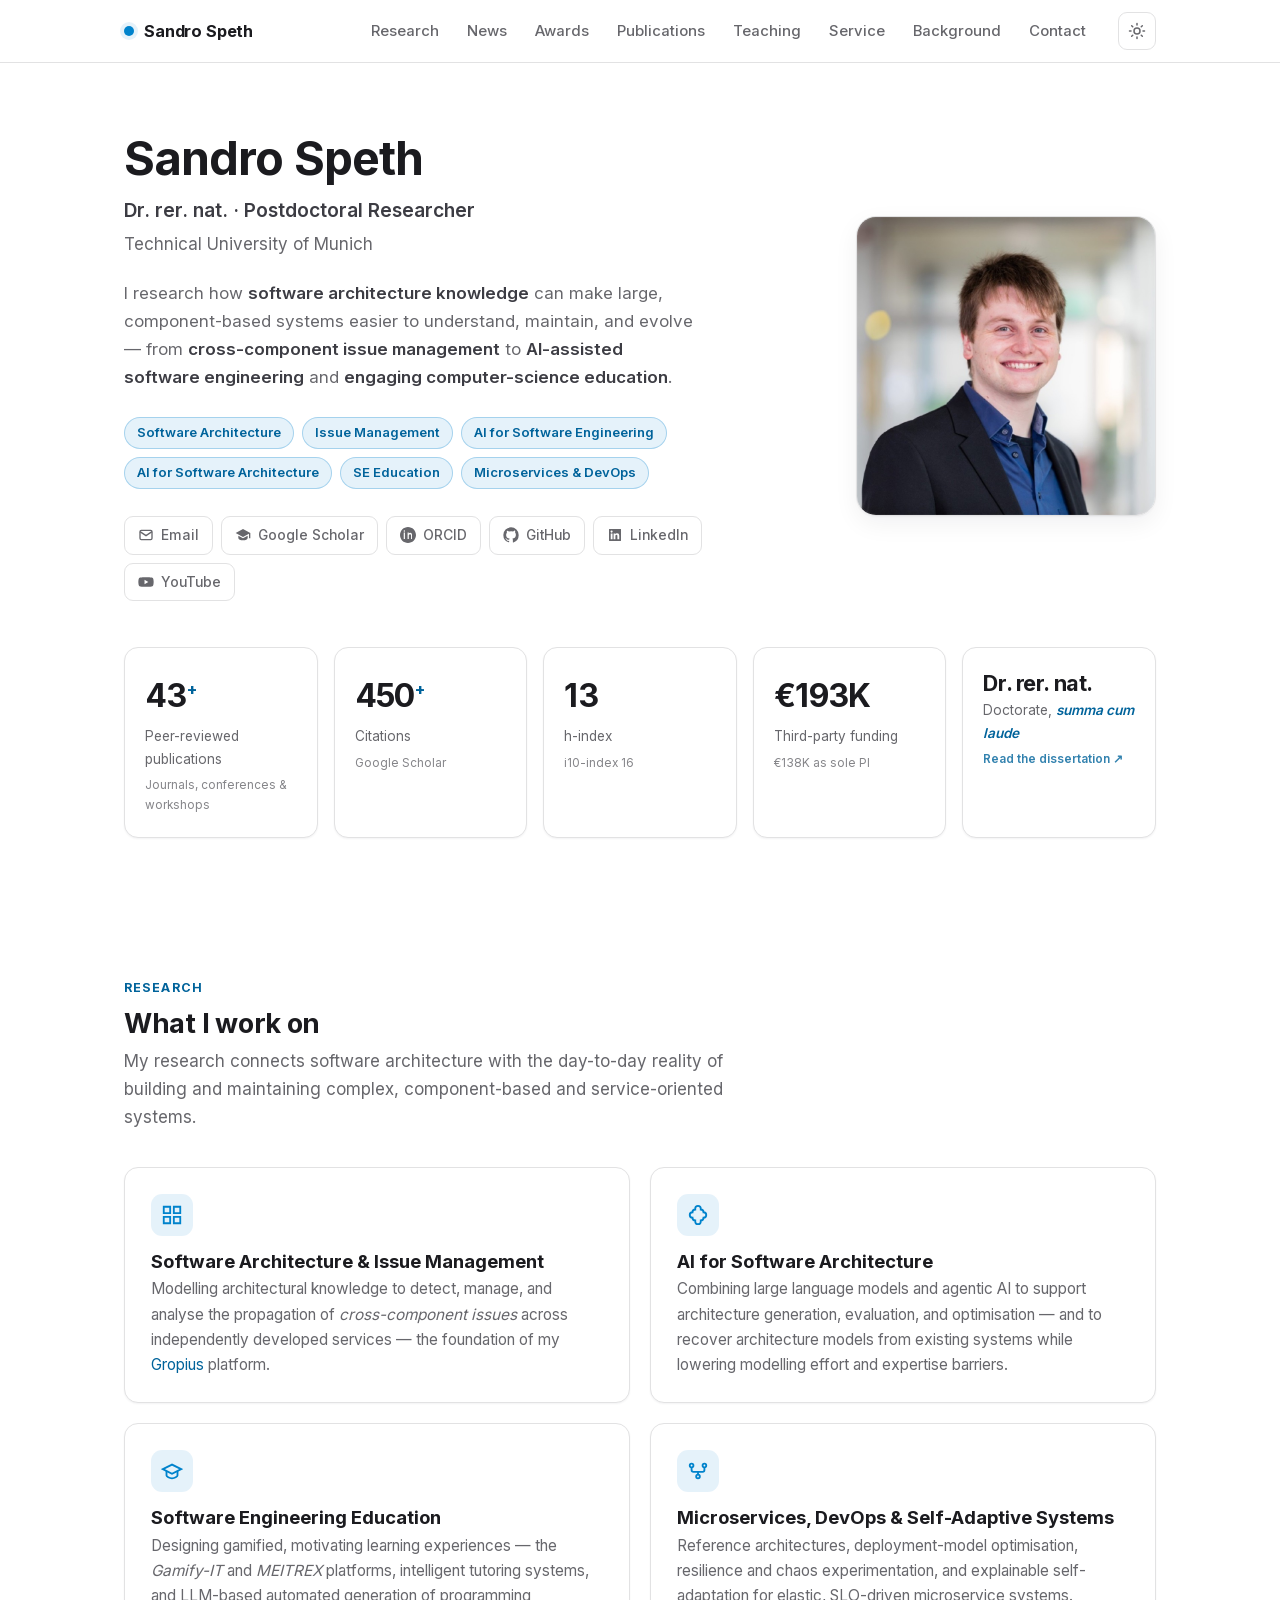
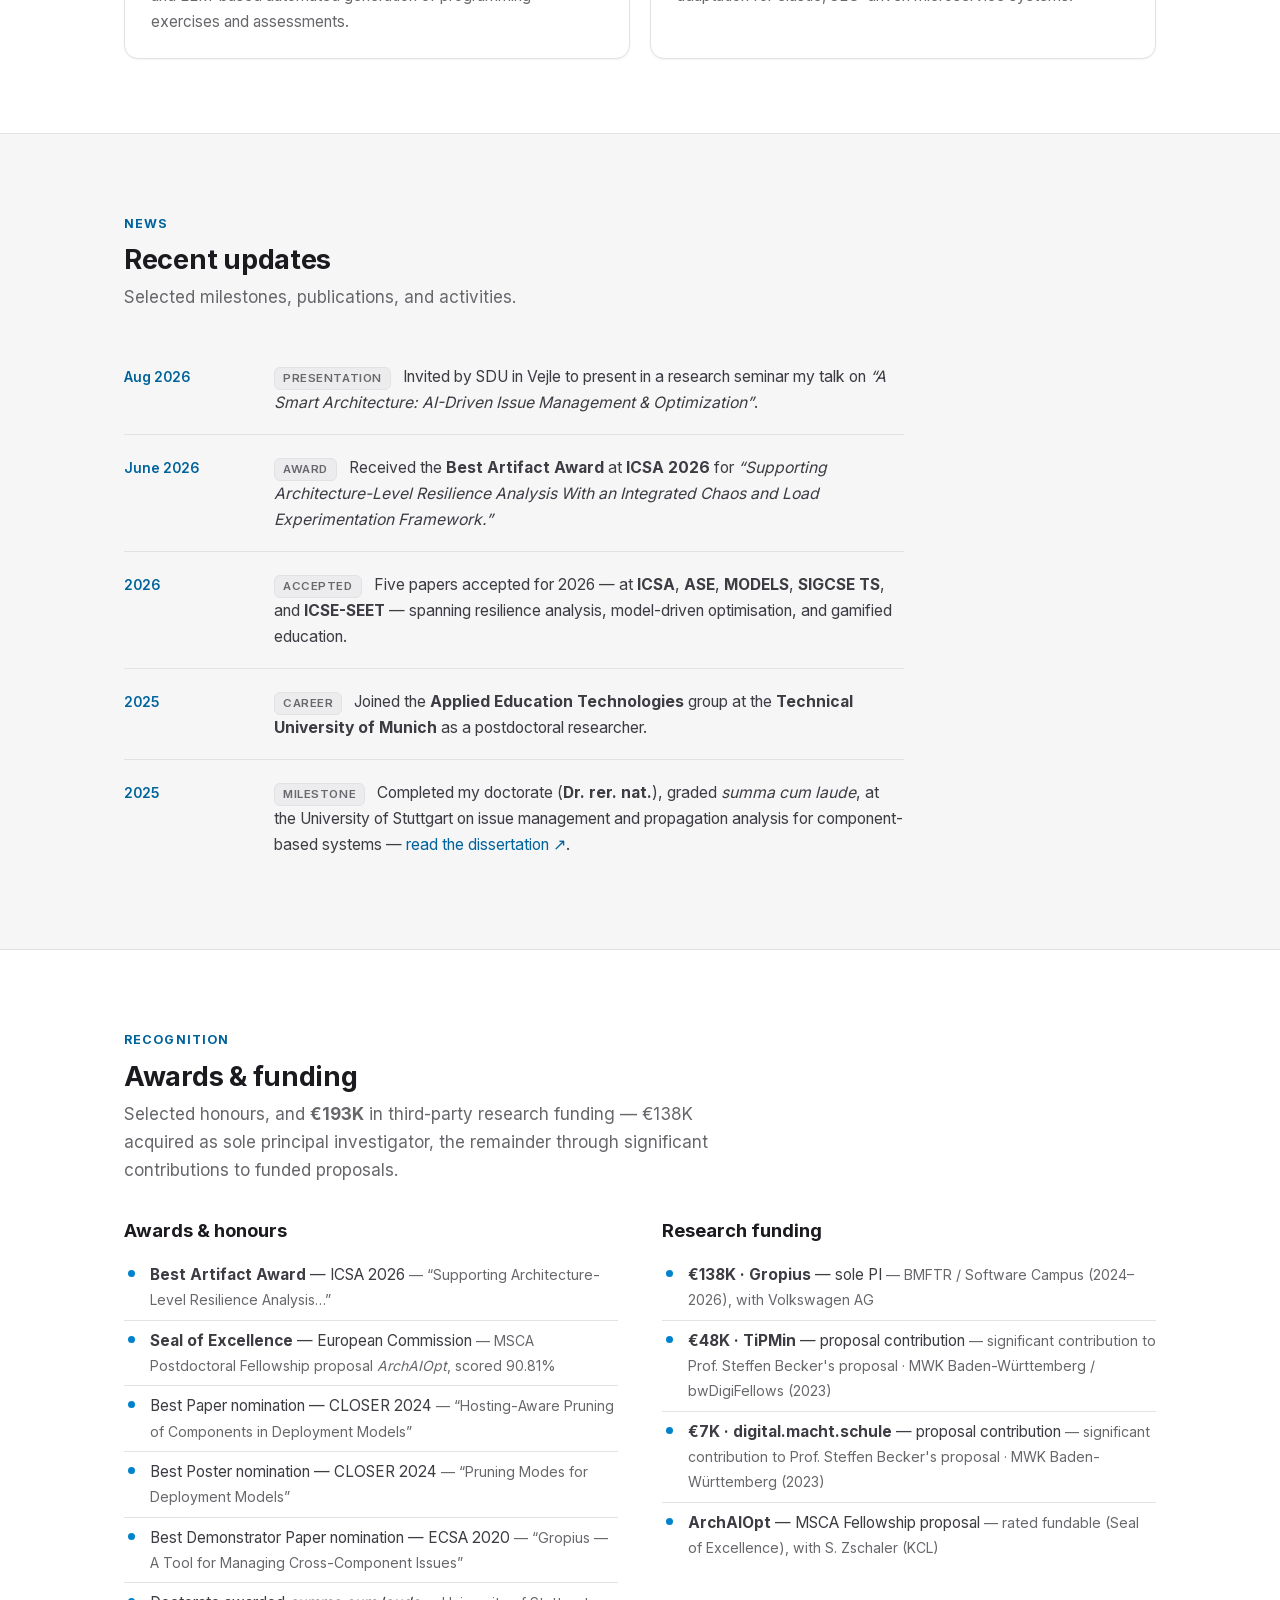
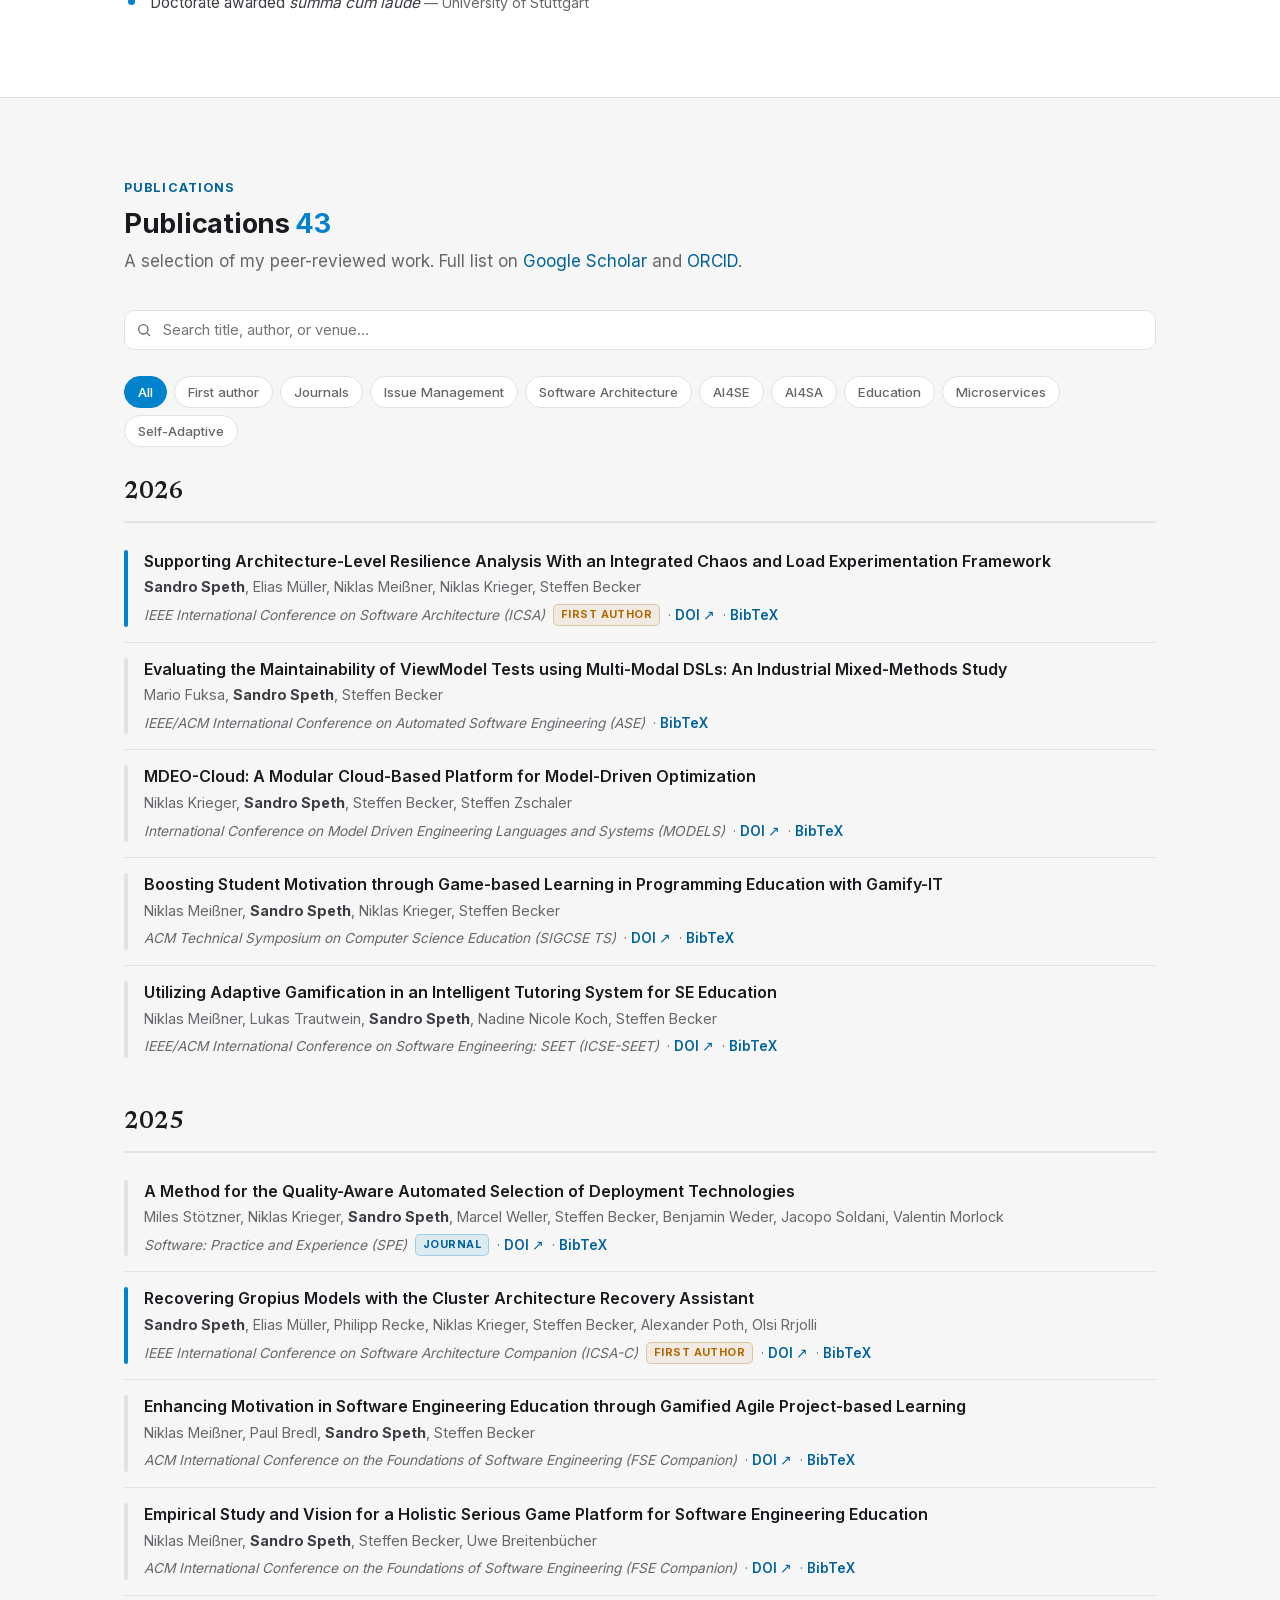
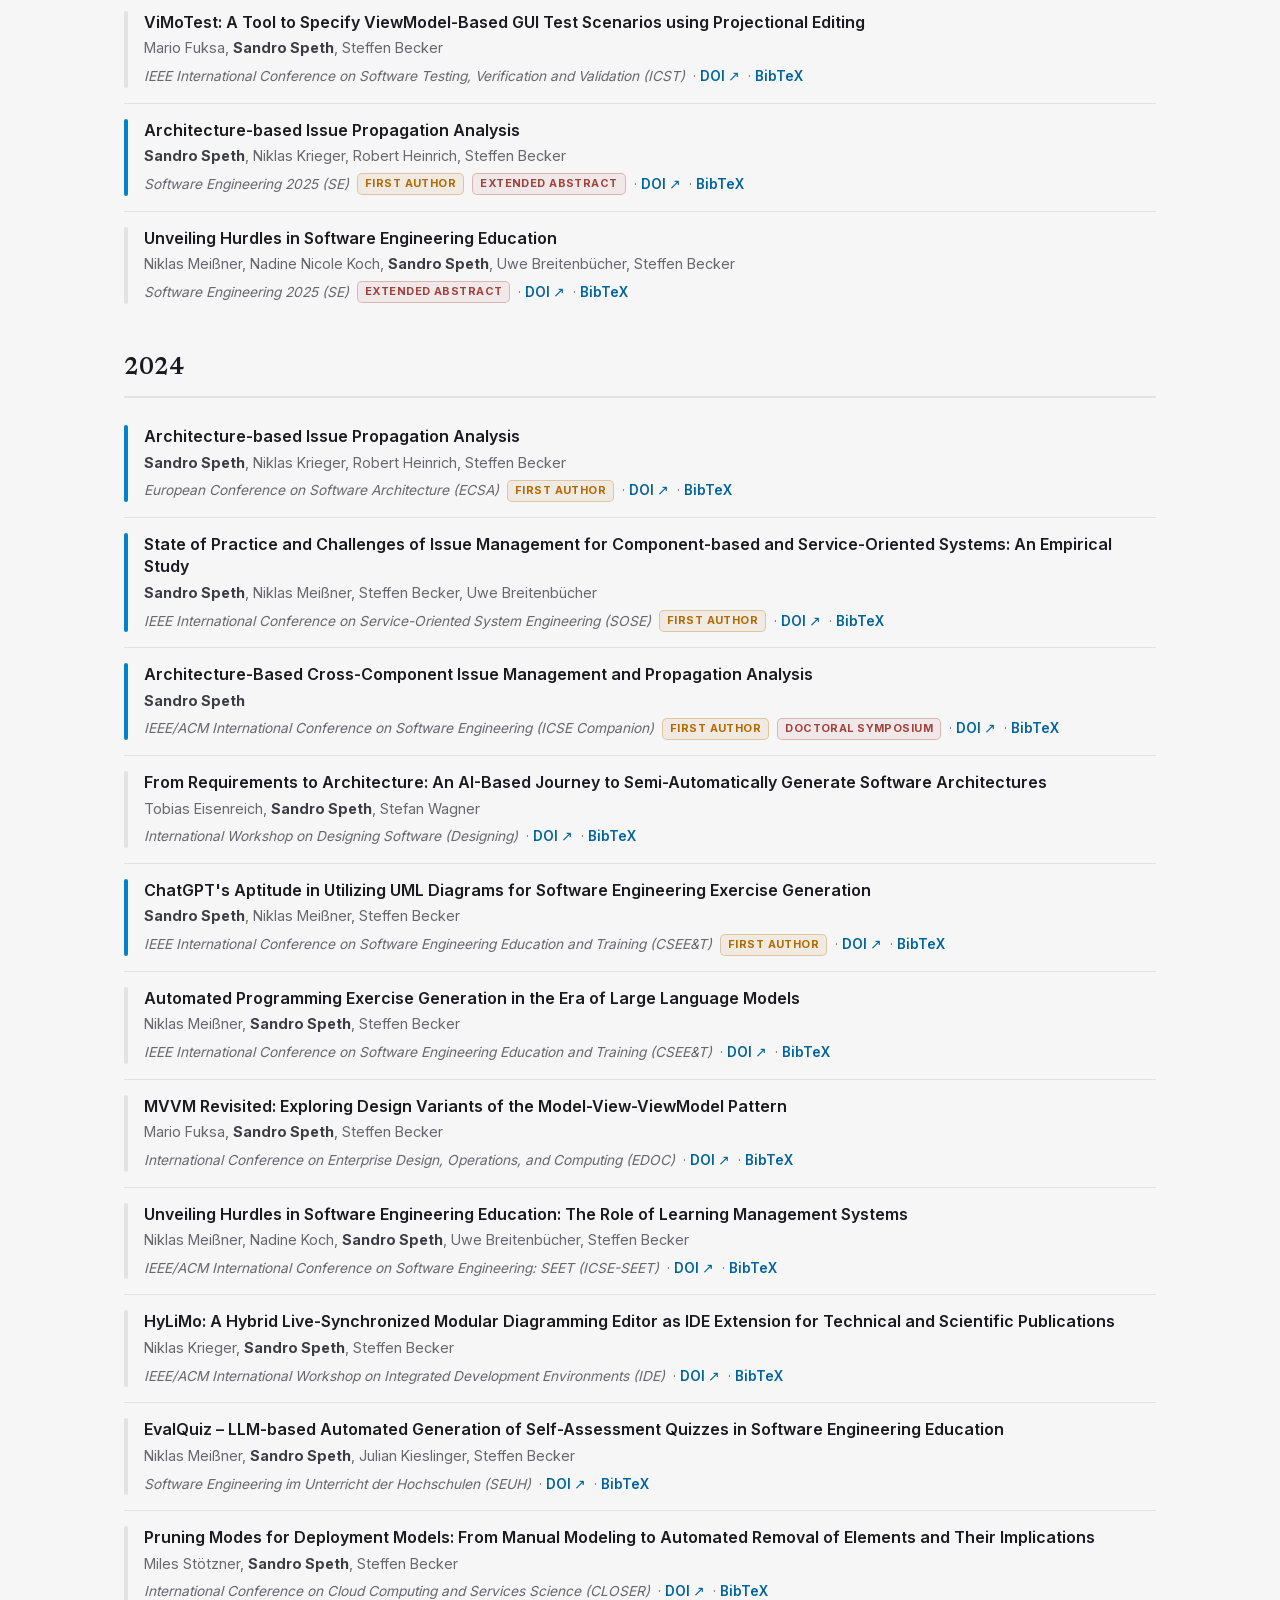
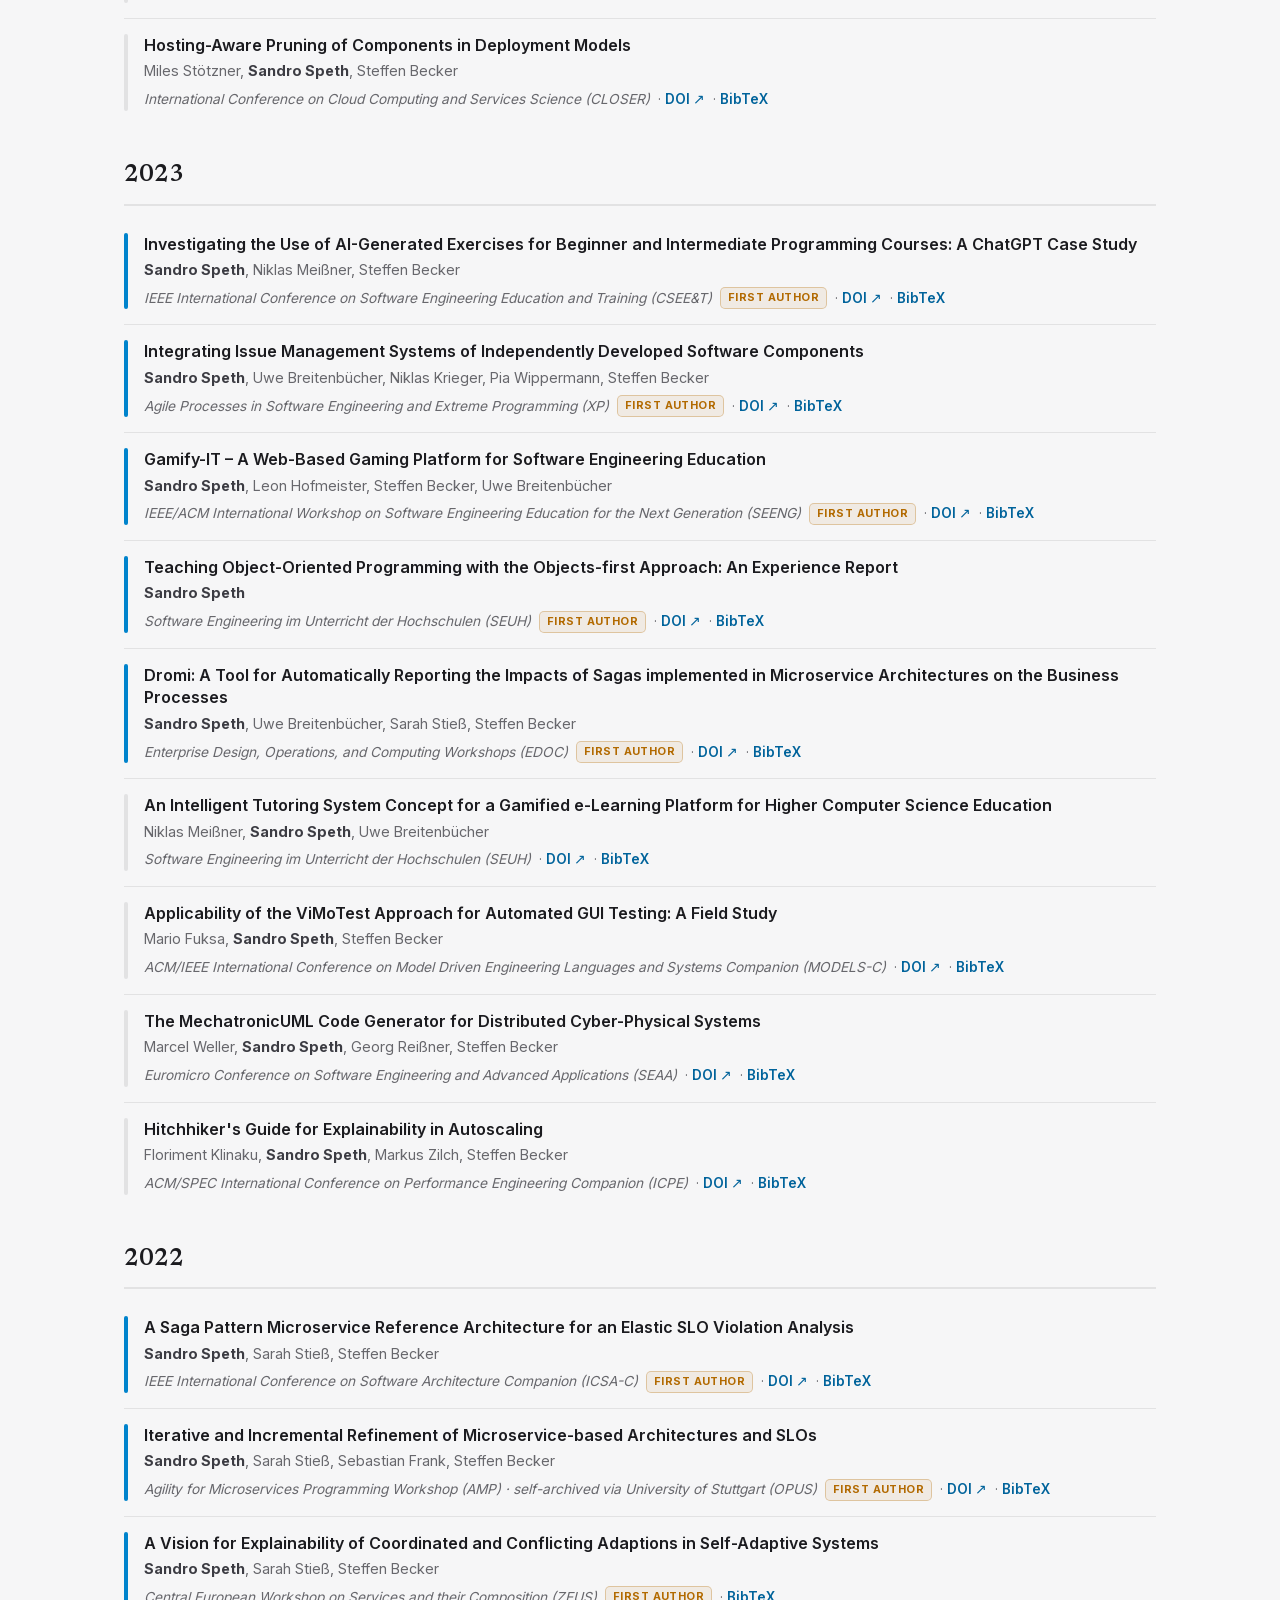
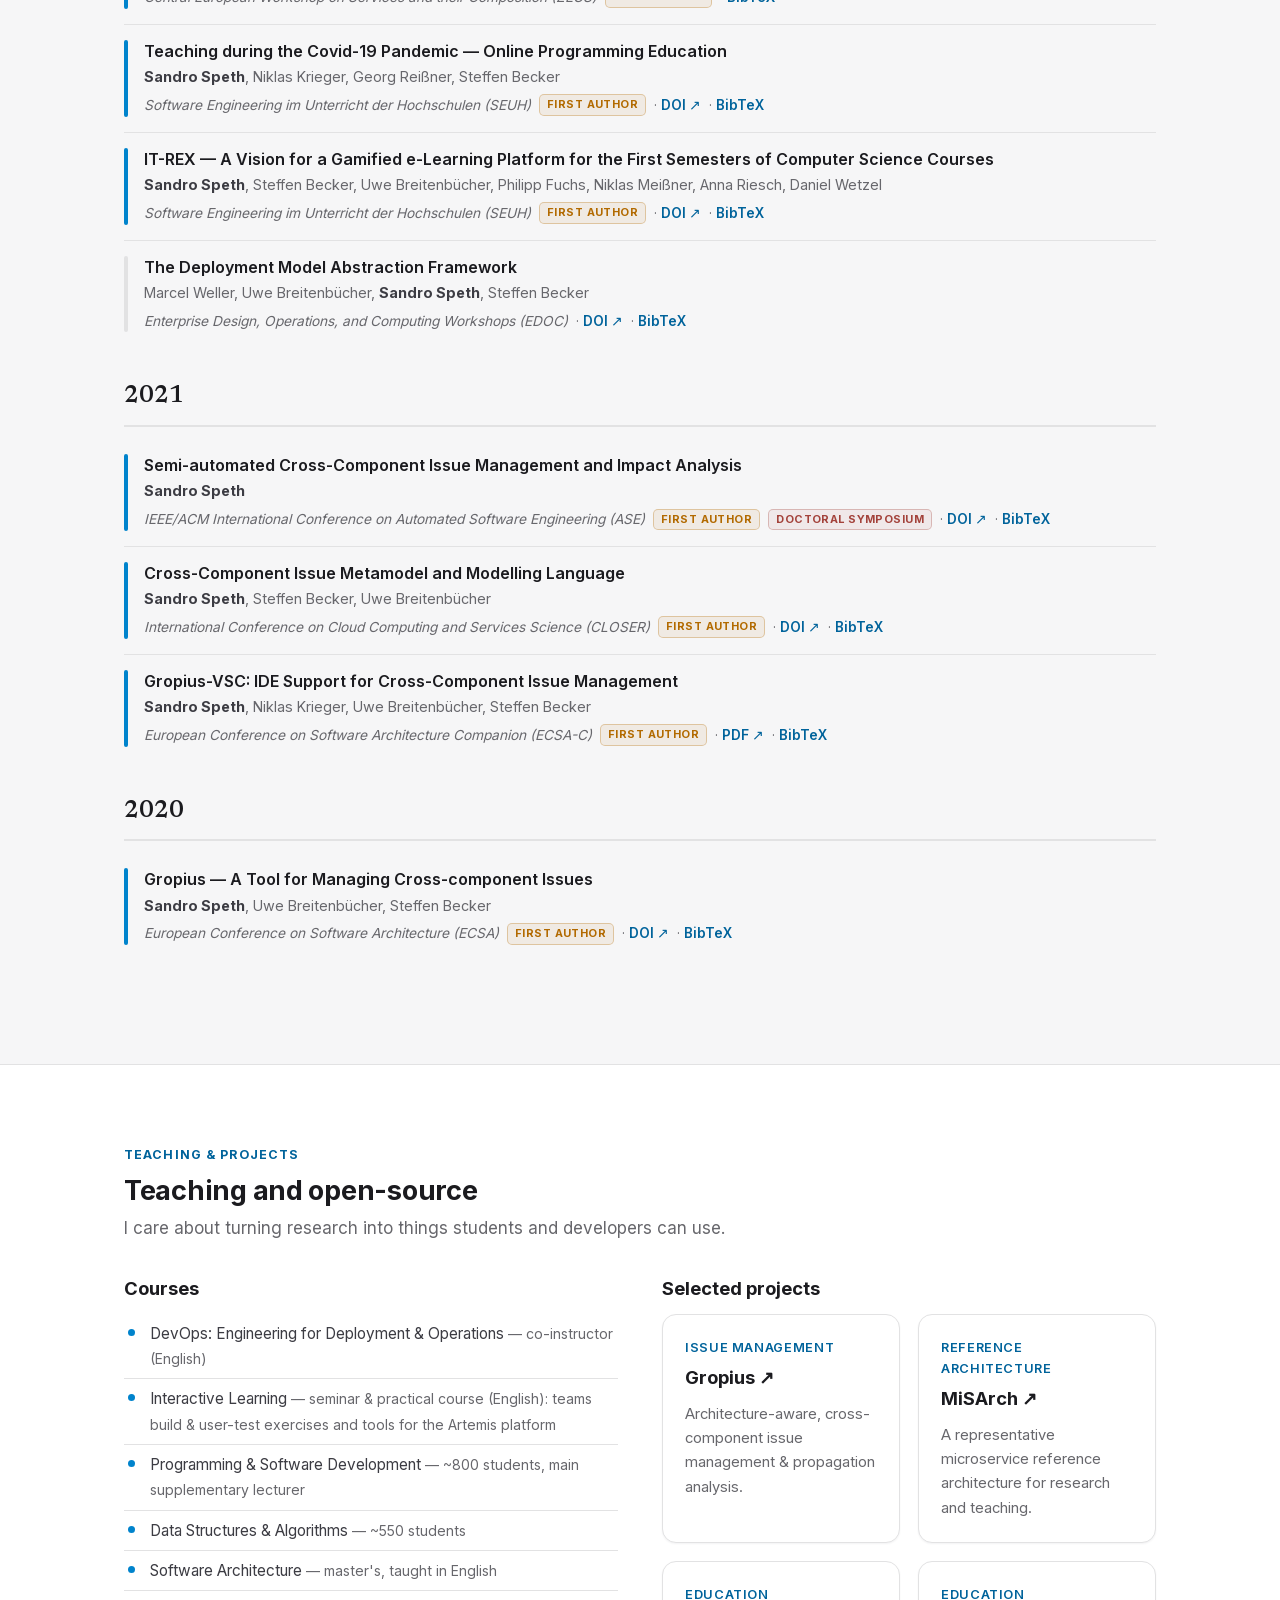
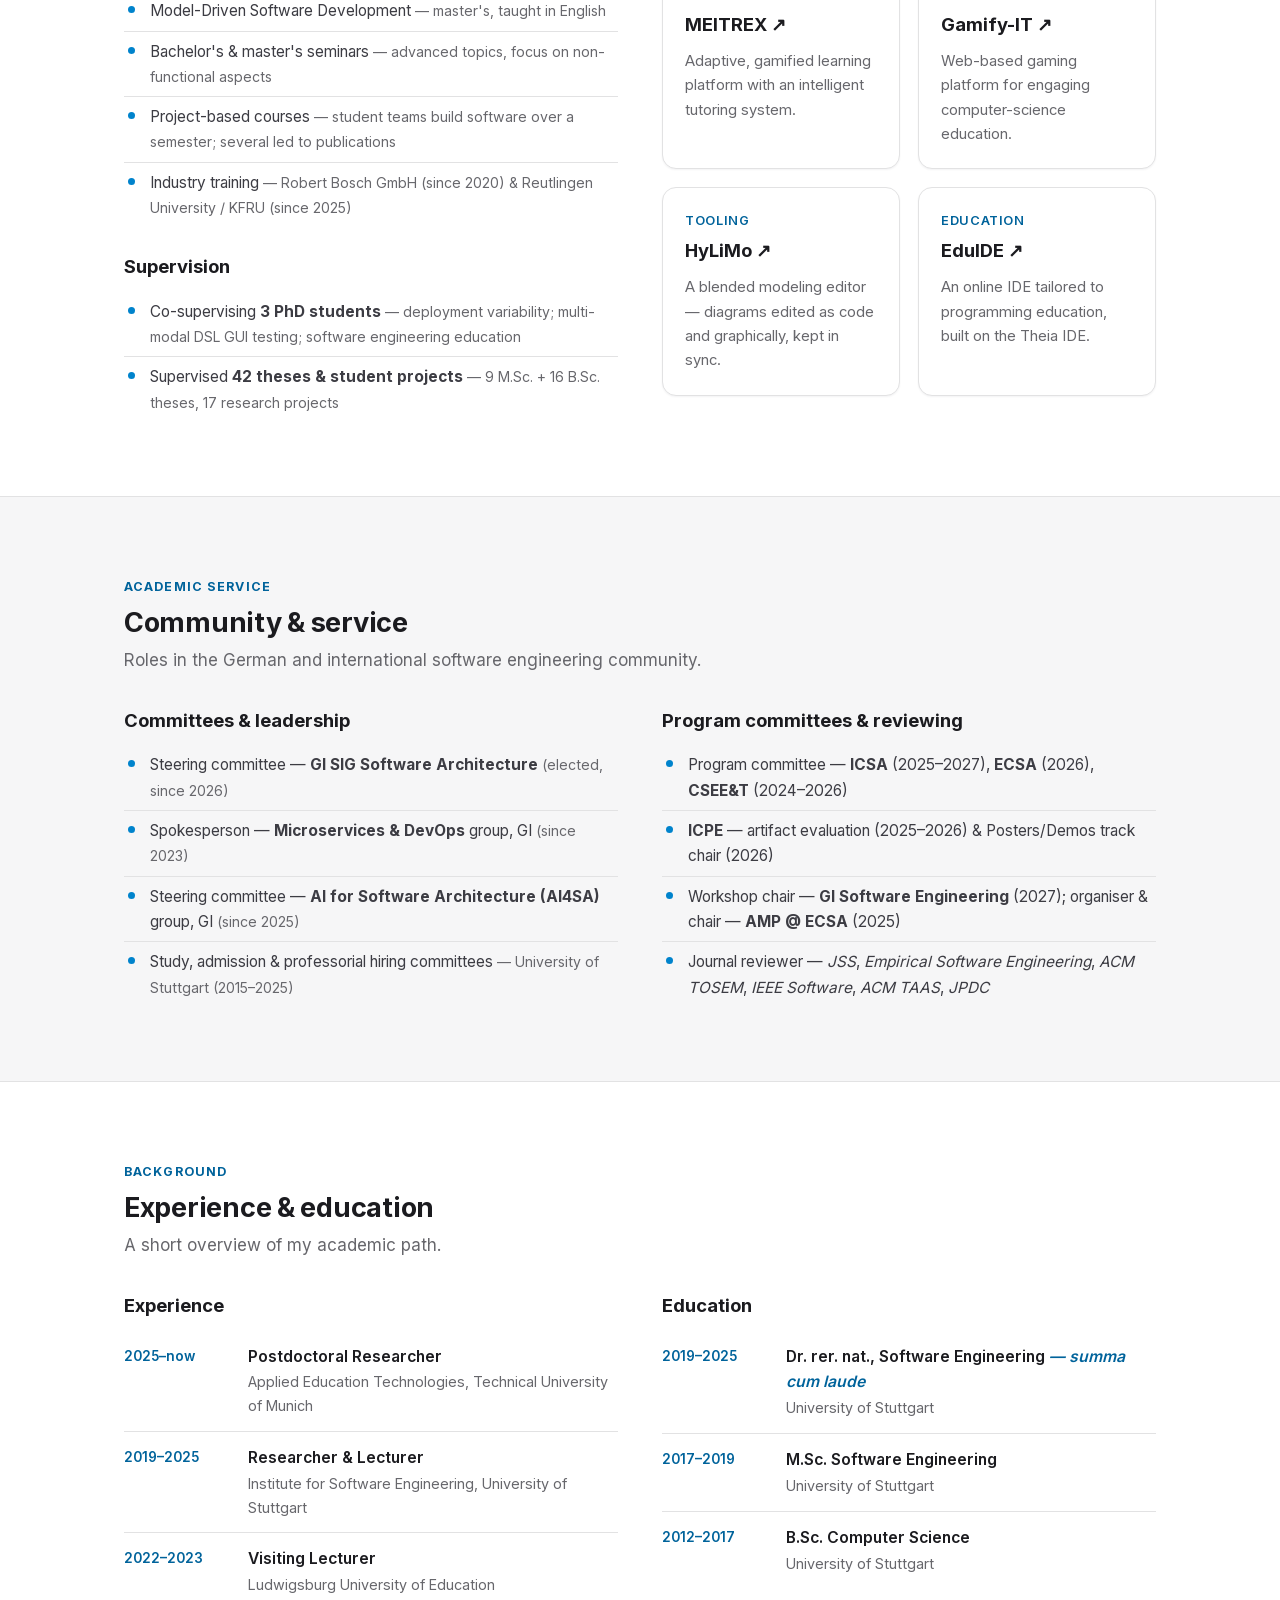
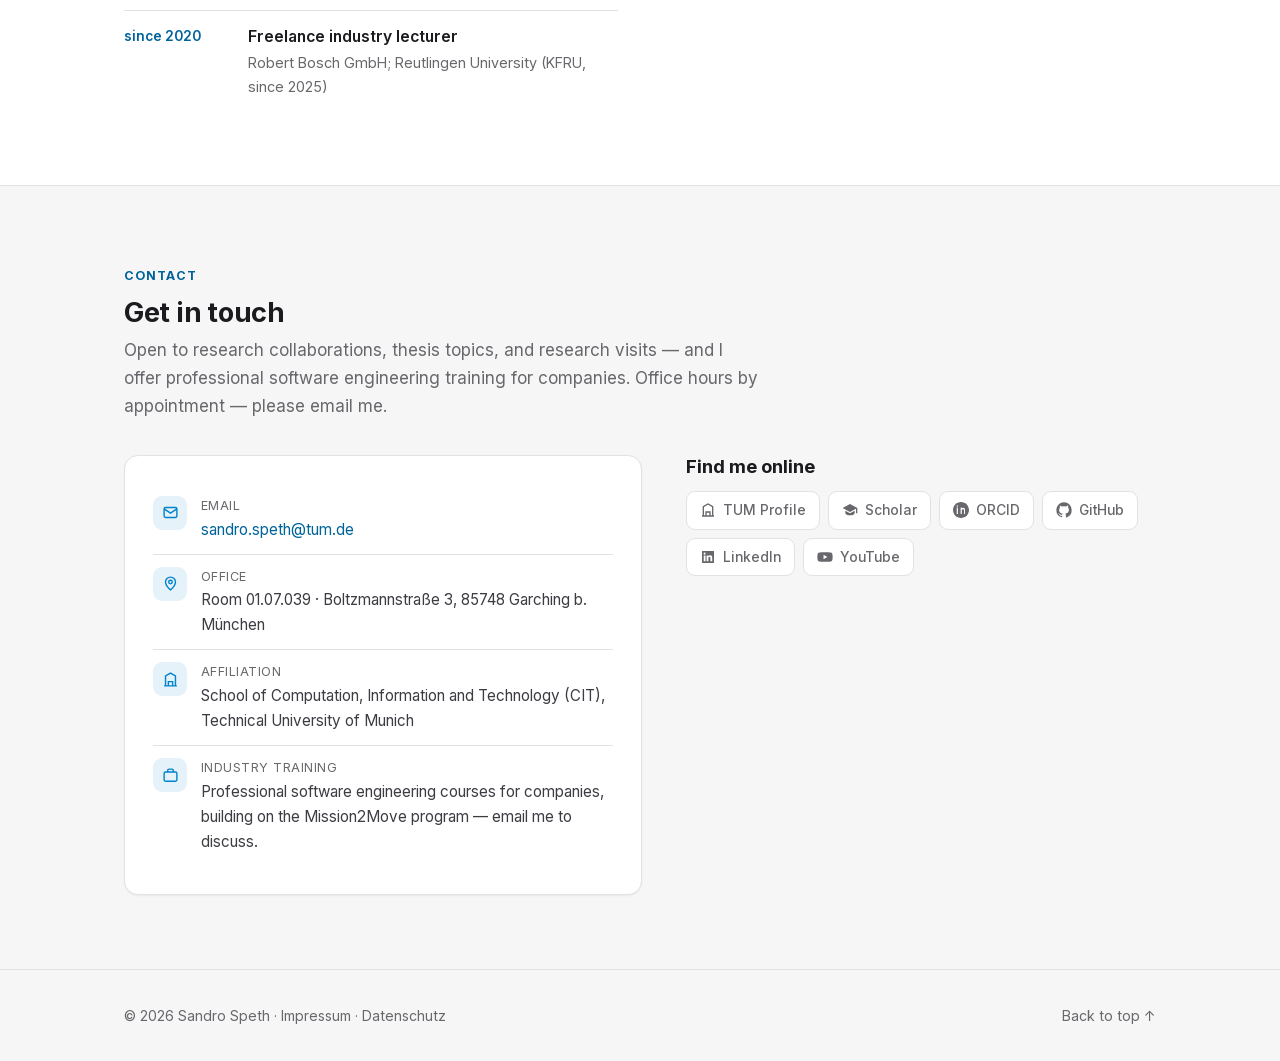
==== commit 28c5924e: "Self-host fonts; add Impressum and Datenschutz pages - Self-host Inter (400/500/600/700) and Newsrea" ====
--- a/index.html
+++ b/index.html
@@ -16,11 +16,8 @@
   <!-- Favicon: simple monogram -->
   <link rel="icon" href="data:image/svg+xml,%3Csvg xmlns='http://www.w3.org/2000/svg' viewBox='0 0 32 32'%3E%3Crect width='32' height='32' rx='7' fill='%230083cc'/%3E%3Ctext x='16' y='22' font-family='Georgia,serif' font-size='17' font-weight='700' fill='white' text-anchor='middle'%3ESS%3C/text%3E%3C/svg%3E" />
 
-  <!-- Fonts (progressive enhancement; system fonts used as fallback) -->
-  <link rel="preconnect" href="https://fonts.googleapis.com" />
-  <link rel="preconnect" href="https://fonts.gstatic.com" crossorigin />
-  <link href="https://fonts.googleapis.com/css2?family=Inter:wght@400;500;600;700&family=Newsreader:ital,opsz,wght@0,6..72,500;0,6..72,600&display=swap" rel="stylesheet" />
-
+  <!-- Self-hosted fonts (no external requests; system fonts as fallback) -->
+  <link rel="stylesheet" href="assets/css/fonts.css" />
   <link rel="stylesheet" href="assets/css/style.css" />
   <!-- Set theme before paint to avoid flash -->
   <script>
@@ -488,7 +485,9 @@
   <!-- ===================== FOOTER ===================== -->
   <footer>
     <div class="wrap footer-inner">
-      <div>© <span id="footer-year">2025</span> Sandro Speth</div>
+      <div>© <span id="footer-year">2025</span> Sandro Speth ·
+        <a href="impressum.html">Impressum</a> ·
+        <a href="datenschutz.html">Datenschutz</a></div>
       <div><a href="#top">Back to top ↑</a></div>
     </div>
   </footer>
--- a/assets/css/fonts.css
+++ b/assets/css/fonts.css
@@ -0,0 +1,52 @@
+/* Self-hosted fonts — no external (Google) requests, GDPR-friendly.
+   latin subset only; regenerate via the script in commit history. */
+
+/* Inter 400 normal */
+@font-face {
+  font-family: 'Inter';
+  font-style: normal;
+  font-weight: 400;
+  font-display: swap;
+  src: url(../fonts/inter-400-normal-latin.woff2) format('woff2');
+  unicode-range: U+0000-00FF, U+0131, U+0152-0153, U+02BB-02BC, U+02C6, U+02DA, U+02DC, U+0304, U+0308, U+0329, U+2000-206F, U+20AC, U+2122, U+2191, U+2193, U+2212, U+2215, U+FEFF, U+FFFD;
+}
+
+/* Inter 500 normal */
+@font-face {
+  font-family: 'Inter';
+  font-style: normal;
+  font-weight: 500;
+  font-display: swap;
+  src: url(../fonts/inter-500-normal-latin.woff2) format('woff2');
+  unicode-range: U+0000-00FF, U+0131, U+0152-0153, U+02BB-02BC, U+02C6, U+02DA, U+02DC, U+0304, U+0308, U+0329, U+2000-206F, U+20AC, U+2122, U+2191, U+2193, U+2212, U+2215, U+FEFF, U+FFFD;
+}
+
+/* Inter 600 normal */
+@font-face {
+  font-family: 'Inter';
+  font-style: normal;
+  font-weight: 600;
+  font-display: swap;
+  src: url(../fonts/inter-600-normal-latin.woff2) format('woff2');
+  unicode-range: U+0000-00FF, U+0131, U+0152-0153, U+02BB-02BC, U+02C6, U+02DA, U+02DC, U+0304, U+0308, U+0329, U+2000-206F, U+20AC, U+2122, U+2191, U+2193, U+2212, U+2215, U+FEFF, U+FFFD;
+}
+
+/* Inter 700 normal */
+@font-face {
+  font-family: 'Inter';
+  font-style: normal;
+  font-weight: 700;
+  font-display: swap;
+  src: url(../fonts/inter-700-normal-latin.woff2) format('woff2');
+  unicode-range: U+0000-00FF, U+0131, U+0152-0153, U+02BB-02BC, U+02C6, U+02DA, U+02DC, U+0304, U+0308, U+0329, U+2000-206F, U+20AC, U+2122, U+2191, U+2193, U+2212, U+2215, U+FEFF, U+FFFD;
+}
+
+/* Newsreader 600 normal */
+@font-face {
+  font-family: 'Newsreader';
+  font-style: normal;
+  font-weight: 600;
+  font-display: swap;
+  src: url(../fonts/newsreader-600-normal-latin.woff2) format('woff2');
+  unicode-range: U+0000-00FF, U+0131, U+0152-0153, U+02BB-02BC, U+02C6, U+02DA, U+02DC, U+0304, U+0308, U+0329, U+2000-206F, U+20AC, U+2122, U+2191, U+2193, U+2212, U+2215, U+FEFF, U+FFFD;
+}
--- a/assets/css/style.css
+++ b/assets/css/style.css
@@ -378,6 +378,26 @@
 .footer-inner { display: flex; justify-content: space-between; align-items: center; gap: 20px; flex-wrap: wrap; }
 .footer-inner a { color: var(--text-muted); }
 .footer-inner a:hover { color: var(--accent-strong); }
+
+/* ---- Legal pages (Impressum / Datenschutz) --------------------------- */
+.legal-nav { border-bottom: 1px solid var(--border); }
+.legal-nav .nav-inner { justify-content: space-between; }
+.legal-nav a.back { color: var(--text-muted); font-size: 0.93rem; font-weight: 500; display: inline-flex; gap: 6px; }
+.legal-nav a.back:hover { color: var(--heading); text-decoration: none; }
+.legal { max-width: 760px; margin: 0 auto; padding: 56px 24px 80px; }
+.legal h1 { font-size: 2rem; letter-spacing: -0.01em; margin: 0 0 0.3rem; }
+.legal .lead { color: var(--text-muted); margin: 0 0 2.4rem; }
+.legal h2 { font-size: 1.2rem; margin: 2.2rem 0 0.6rem; }
+.legal p { margin: 0 0 0.9rem; }
+.legal address { font-style: normal; line-height: 1.7; }
+.legal ul { padding-left: 20px; margin: 0 0 1rem; }
+.legal li { margin-bottom: 4px; }
+.legal .muted { color: var(--text-muted); }
+.legal .note {
+  background: var(--surface-2); border: 1px solid var(--border);
+  border-radius: var(--radius-sm); padding: 14px 16px; font-size: 0.92rem;
+  color: var(--text-muted); margin: 1.4rem 0;
+}
 
 /* ---- Responsive ------------------------------------------------------- */
 /* Collapse the nav to a burger menu before the links crowd the brand. */
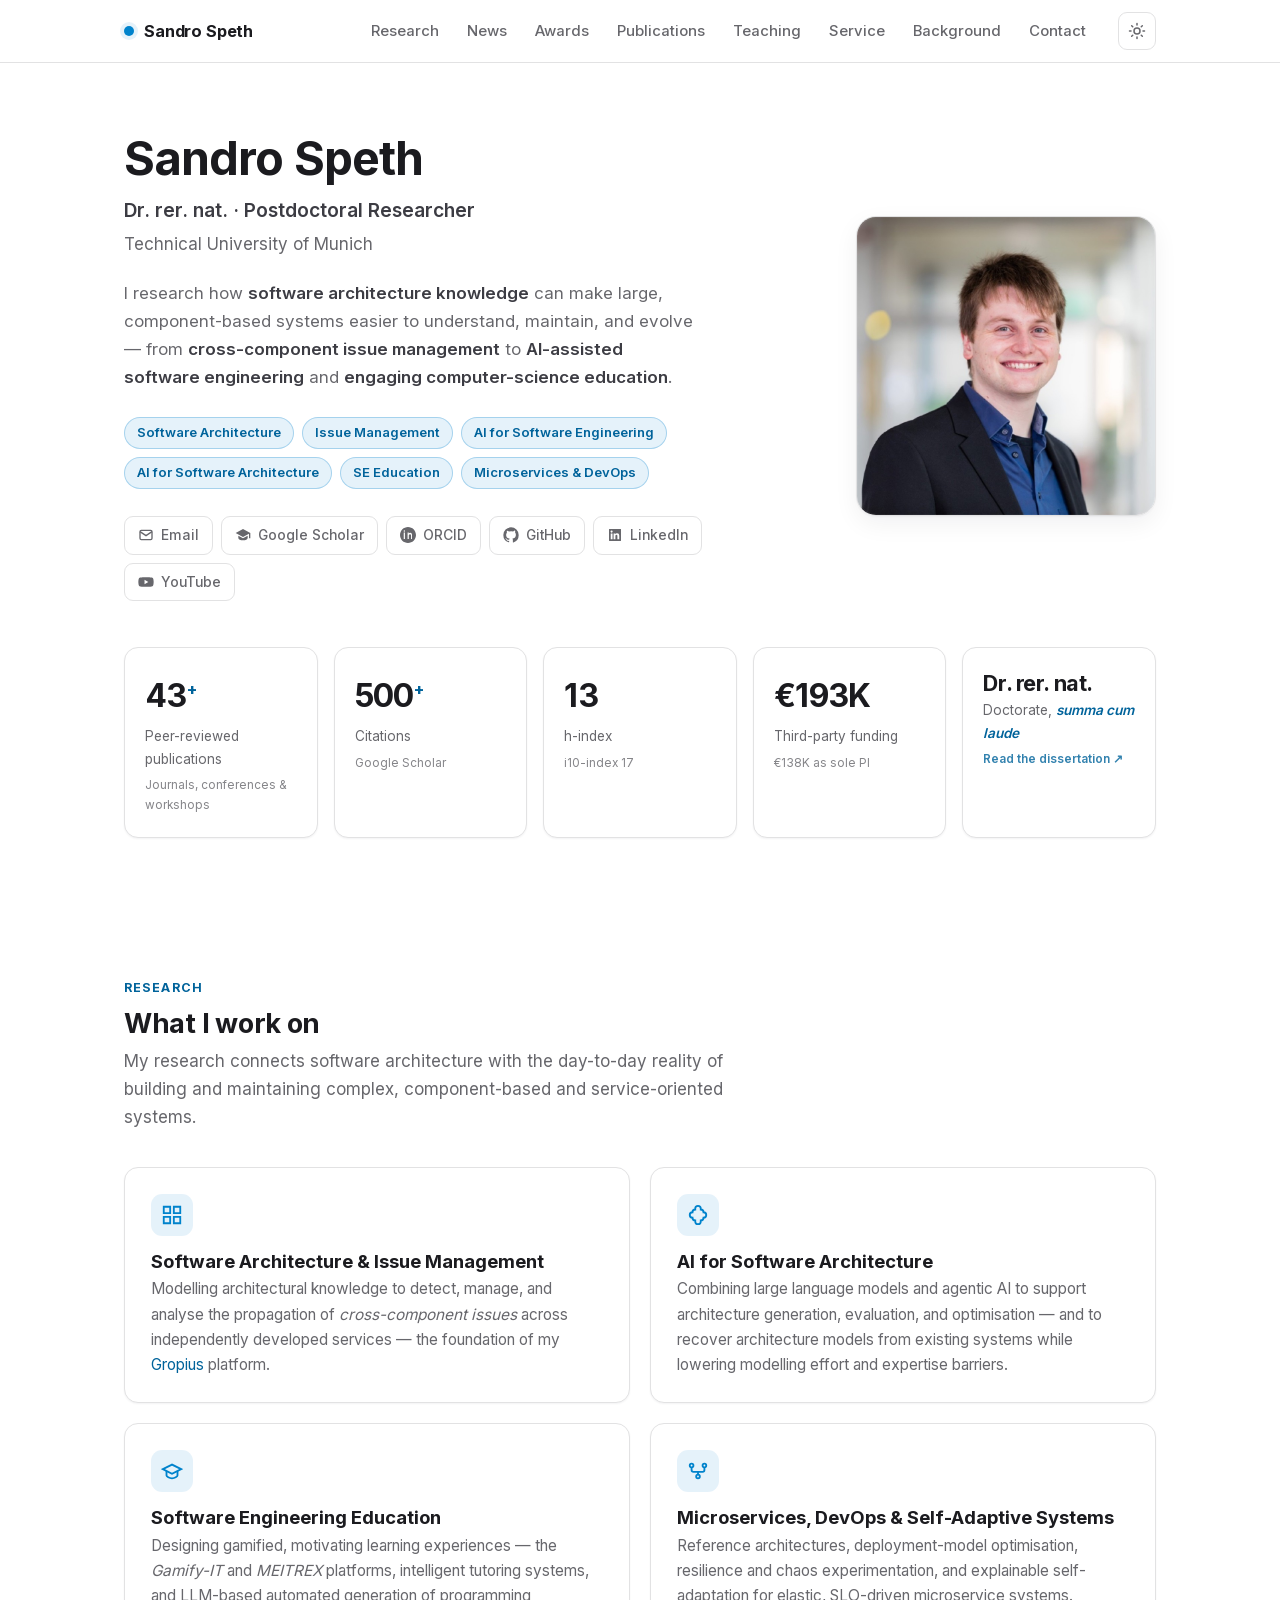
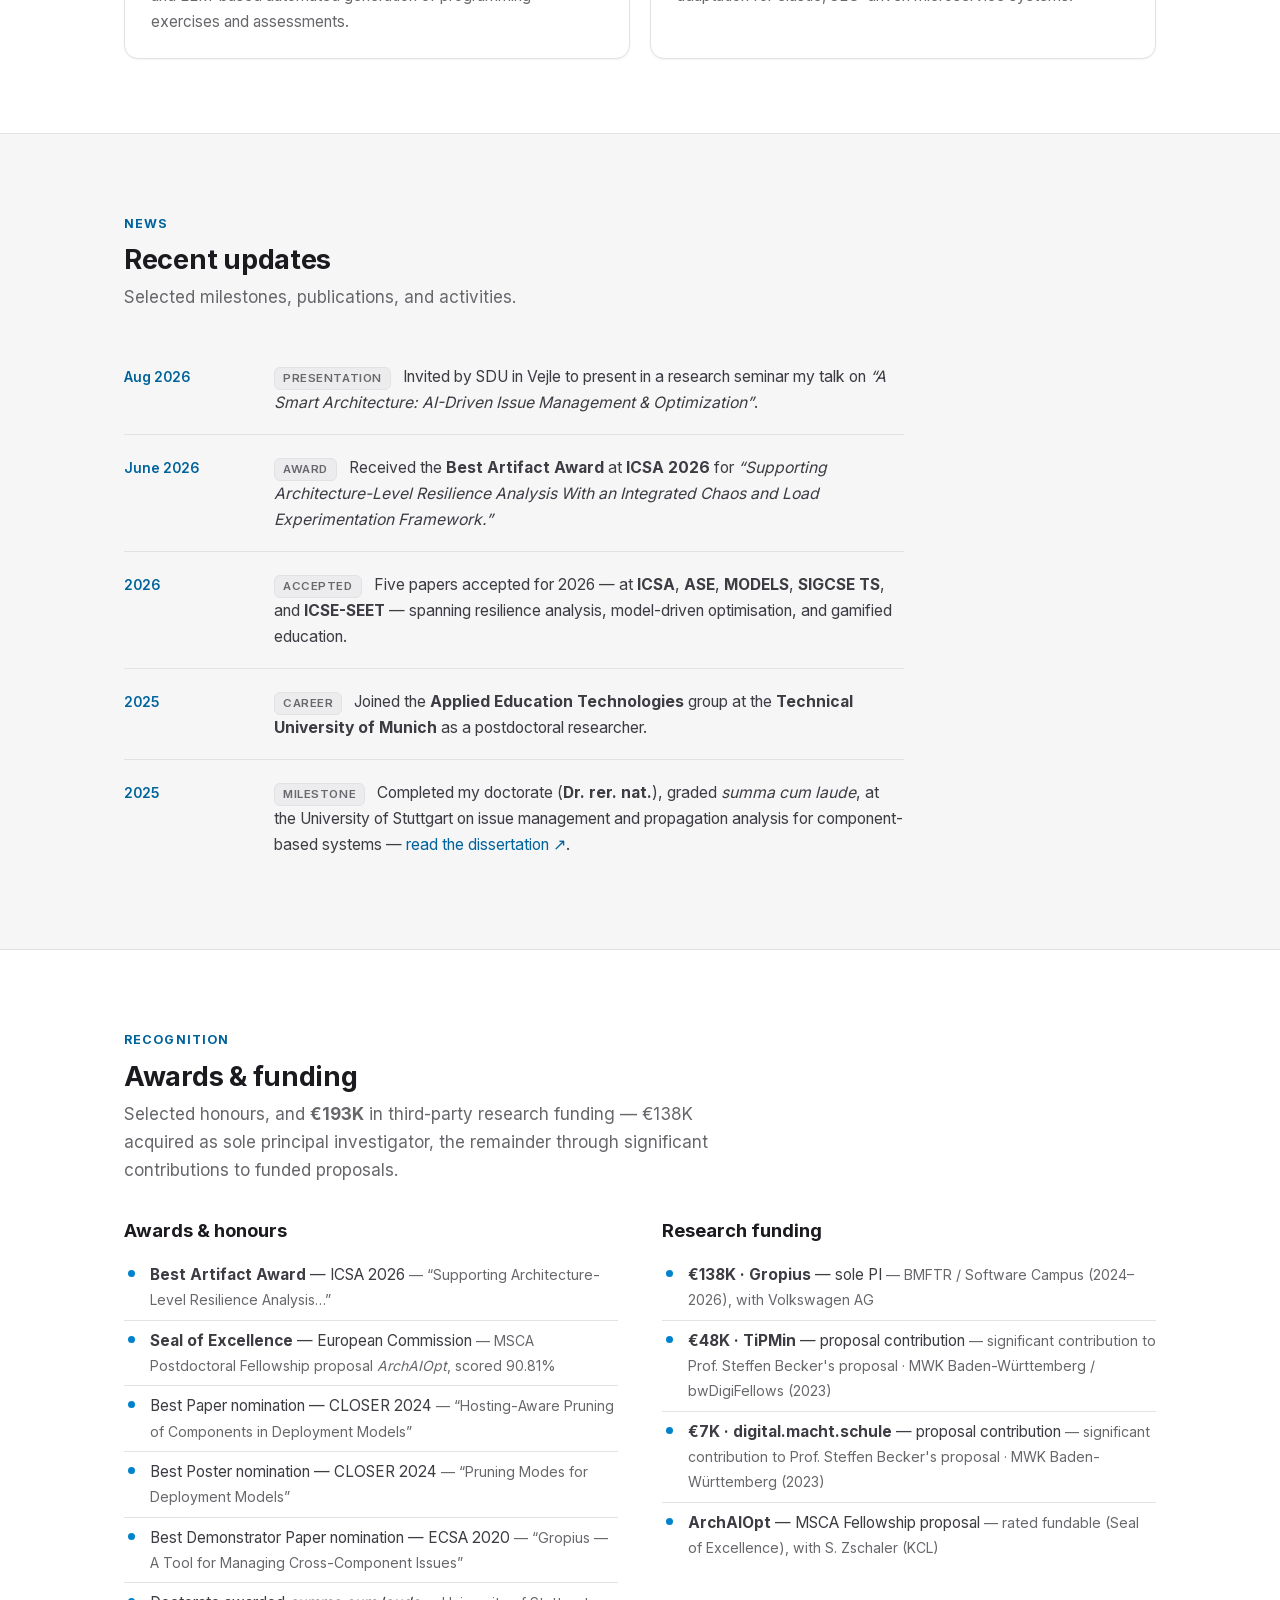
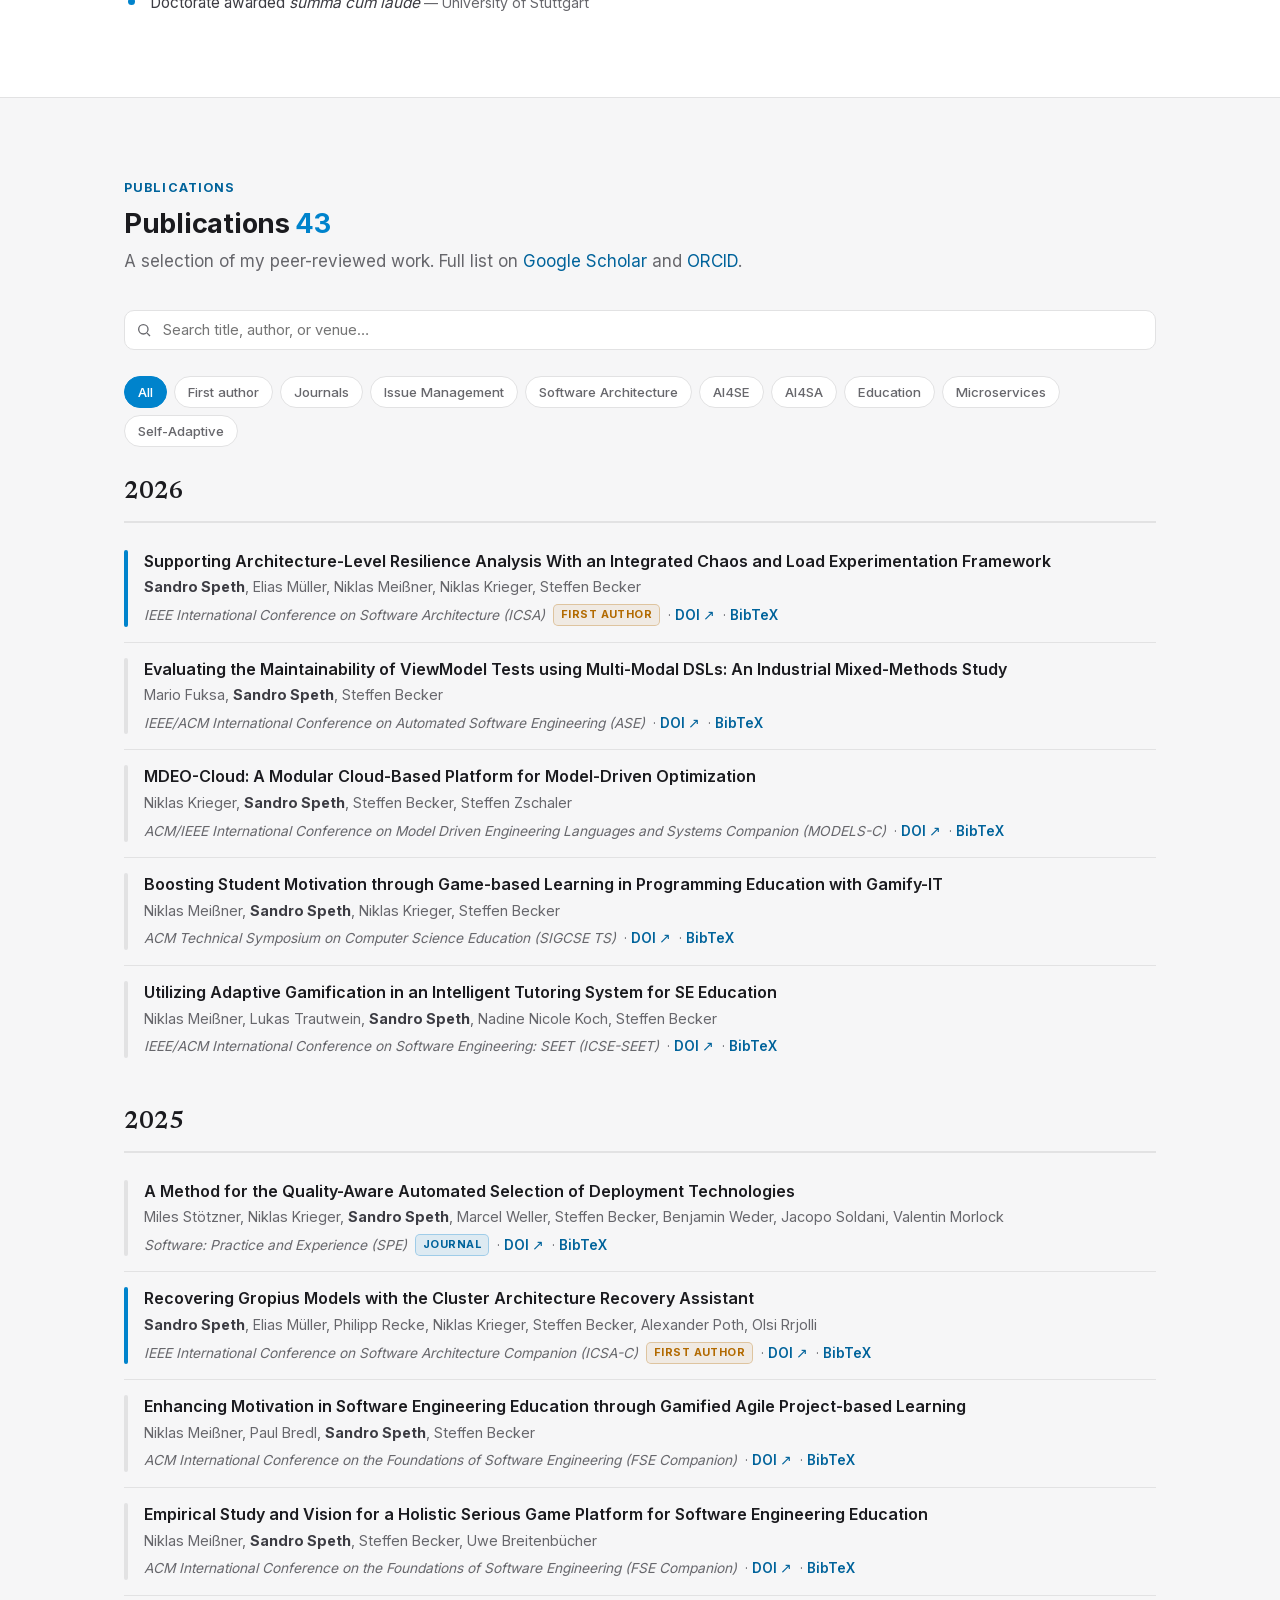
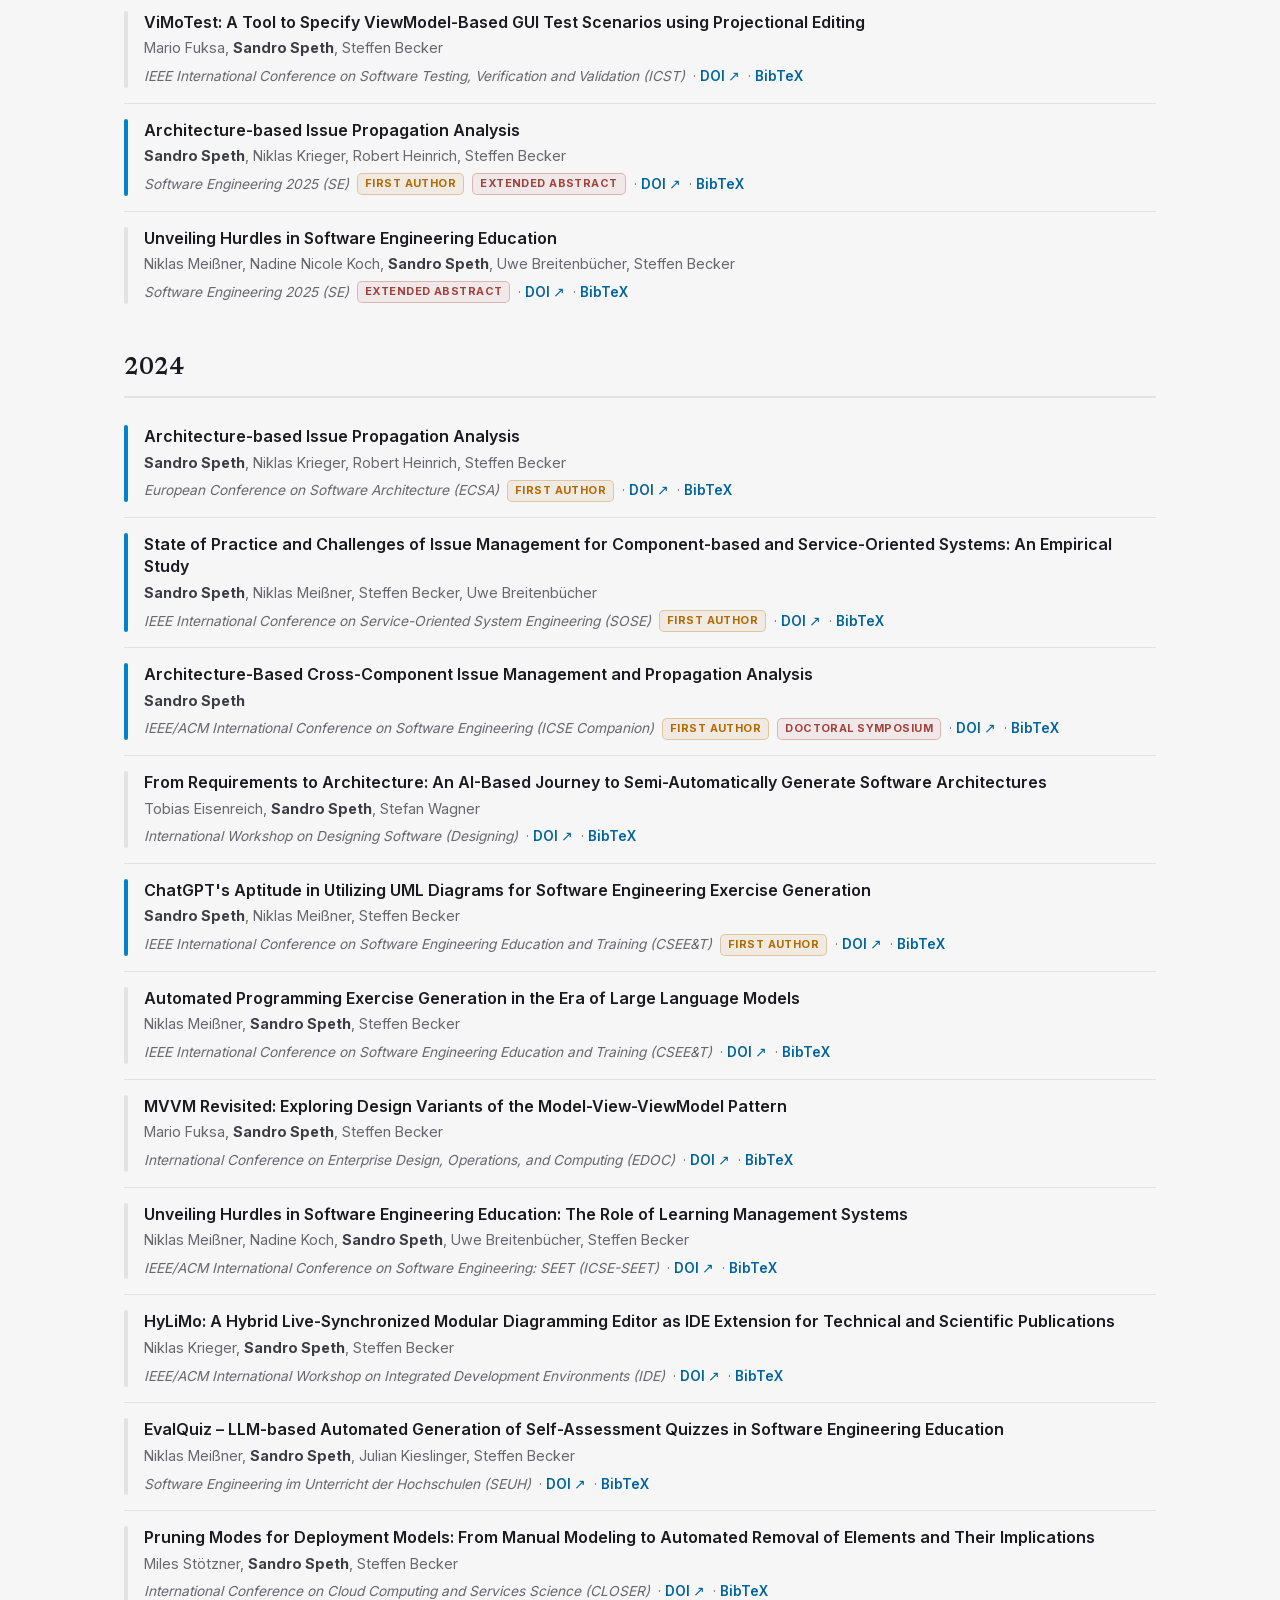
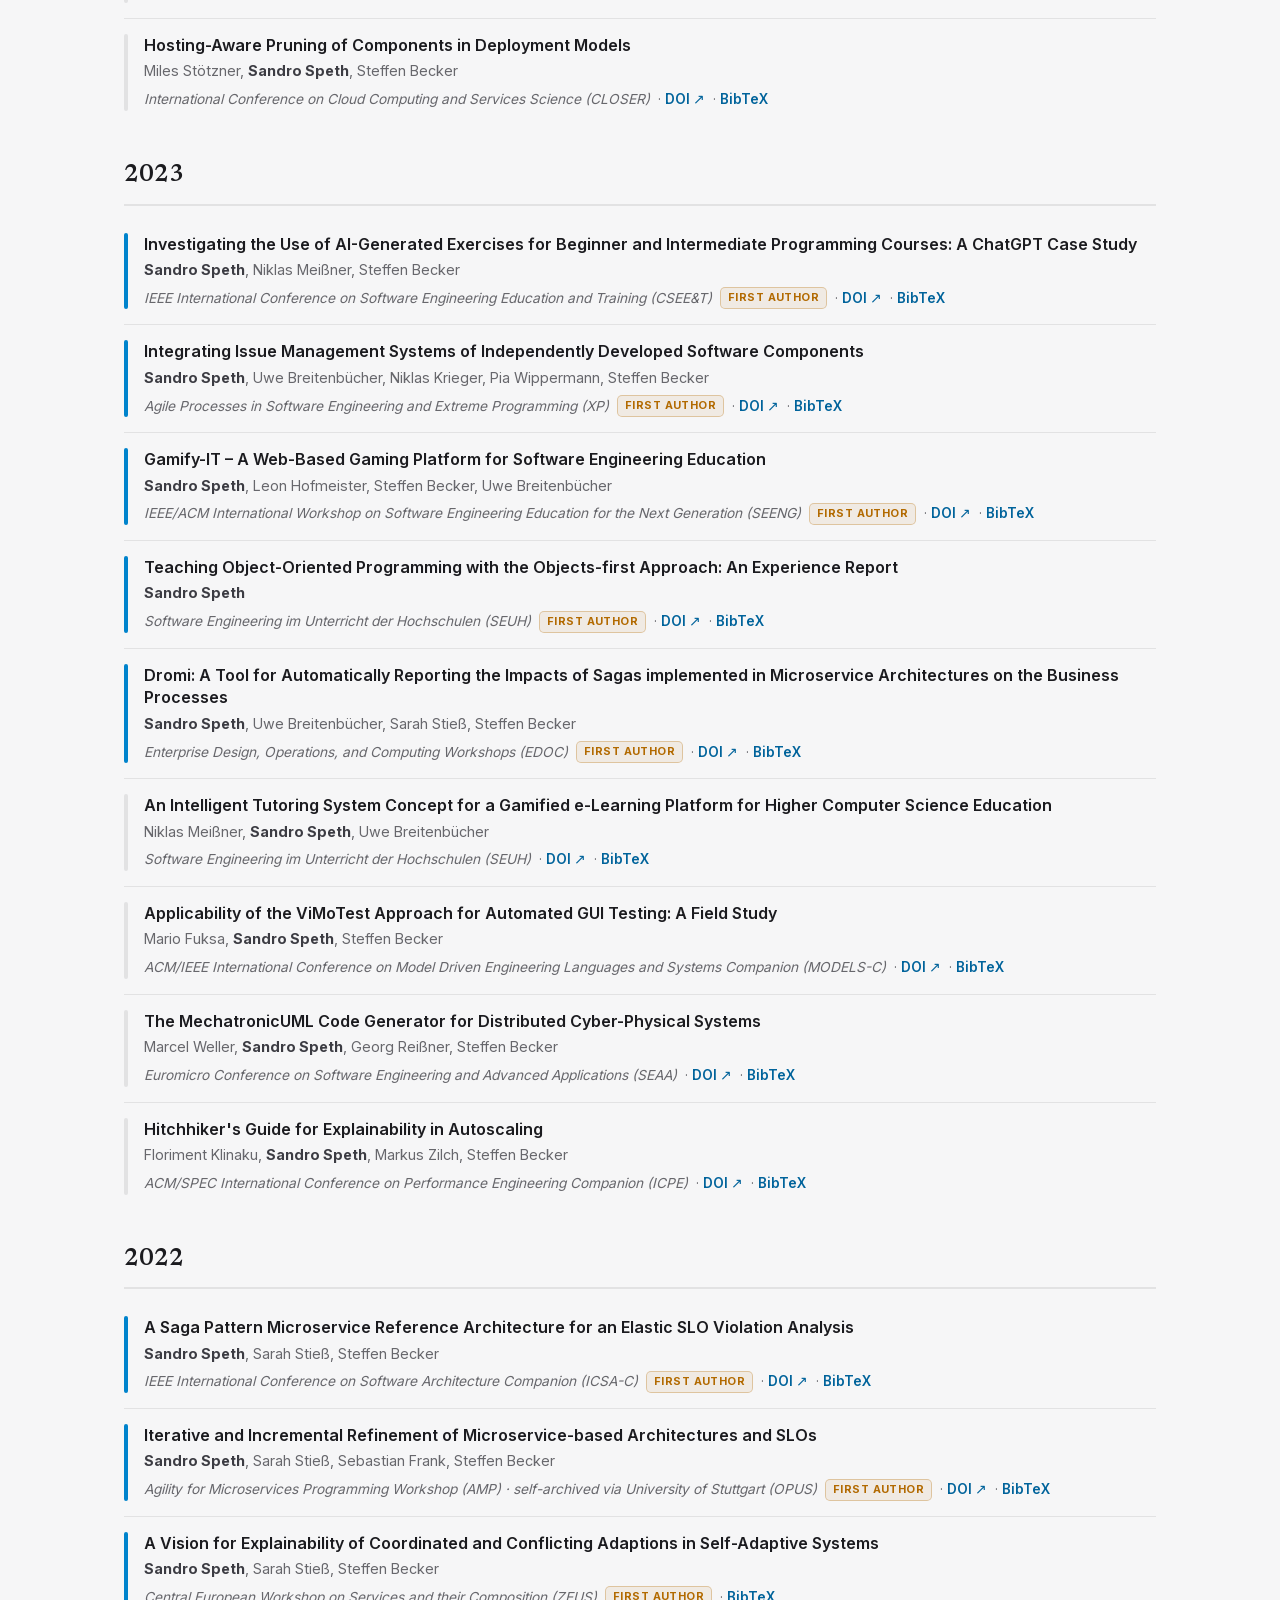
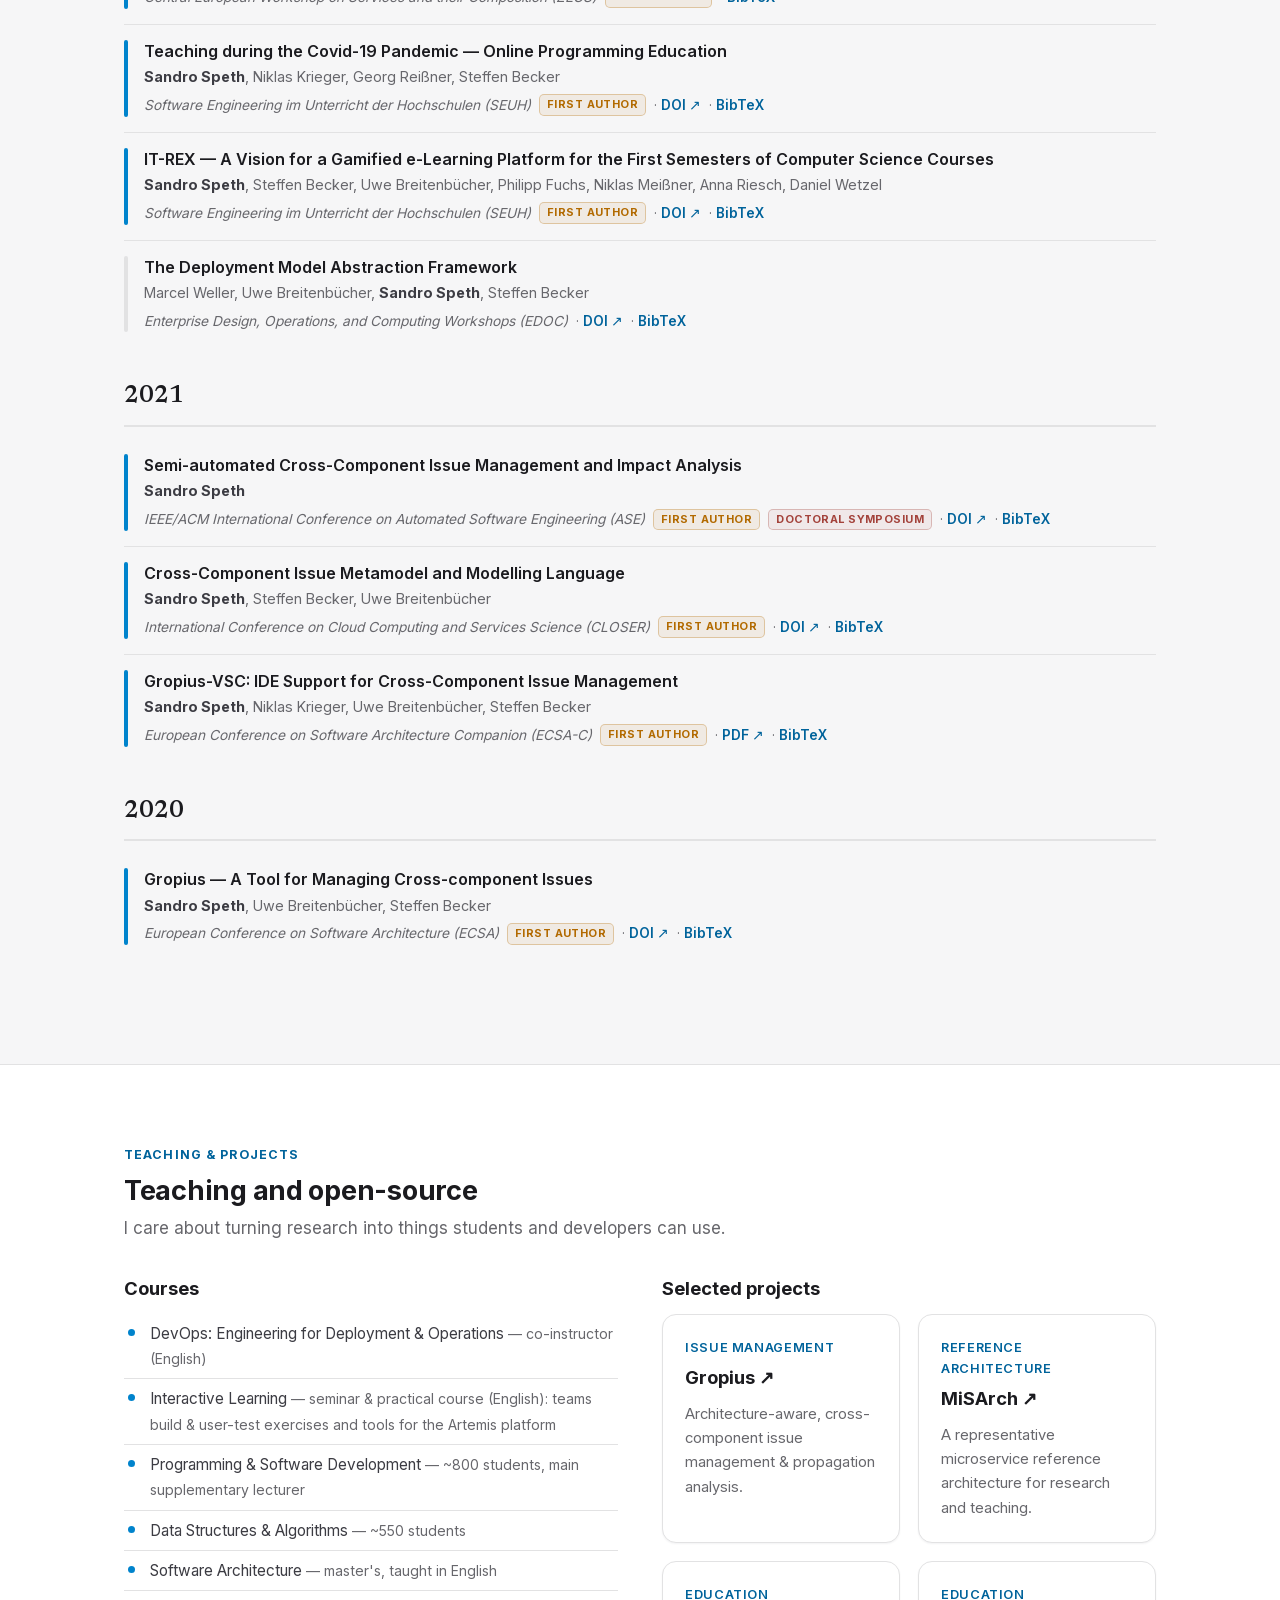
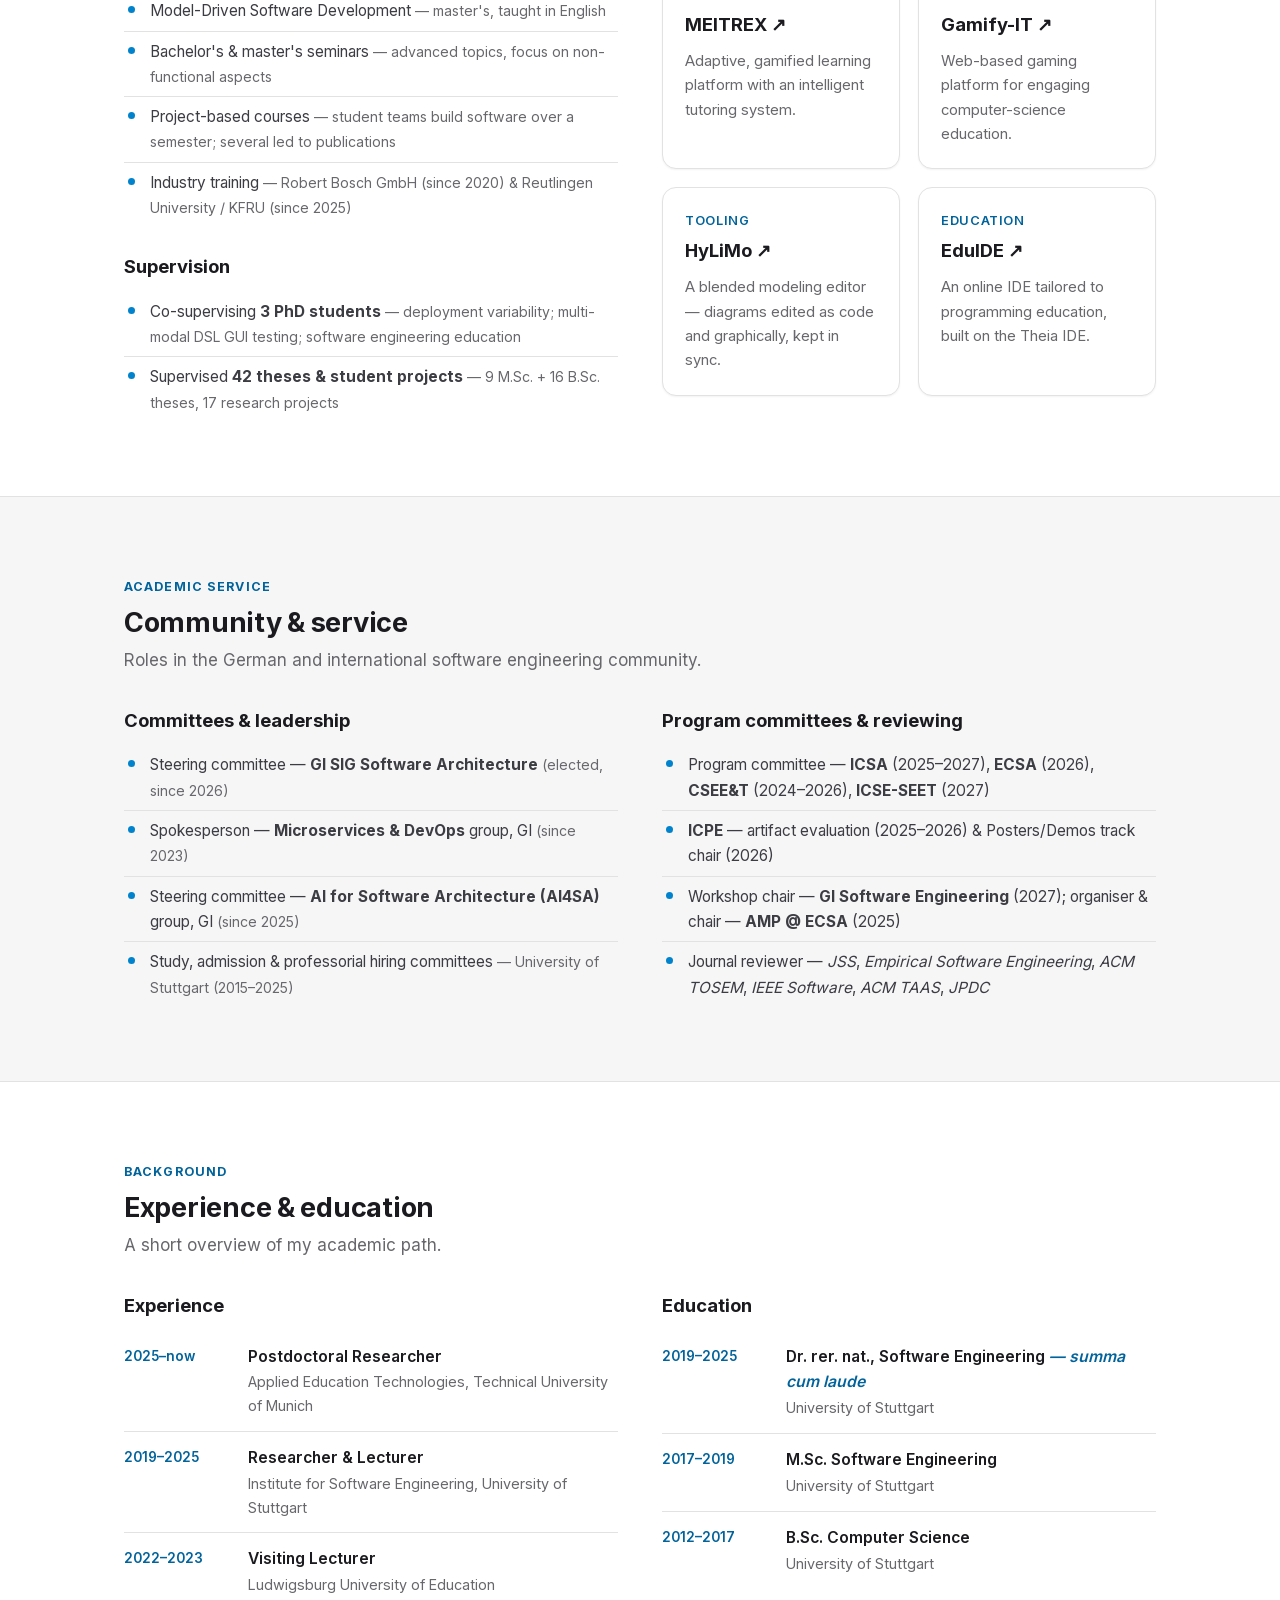
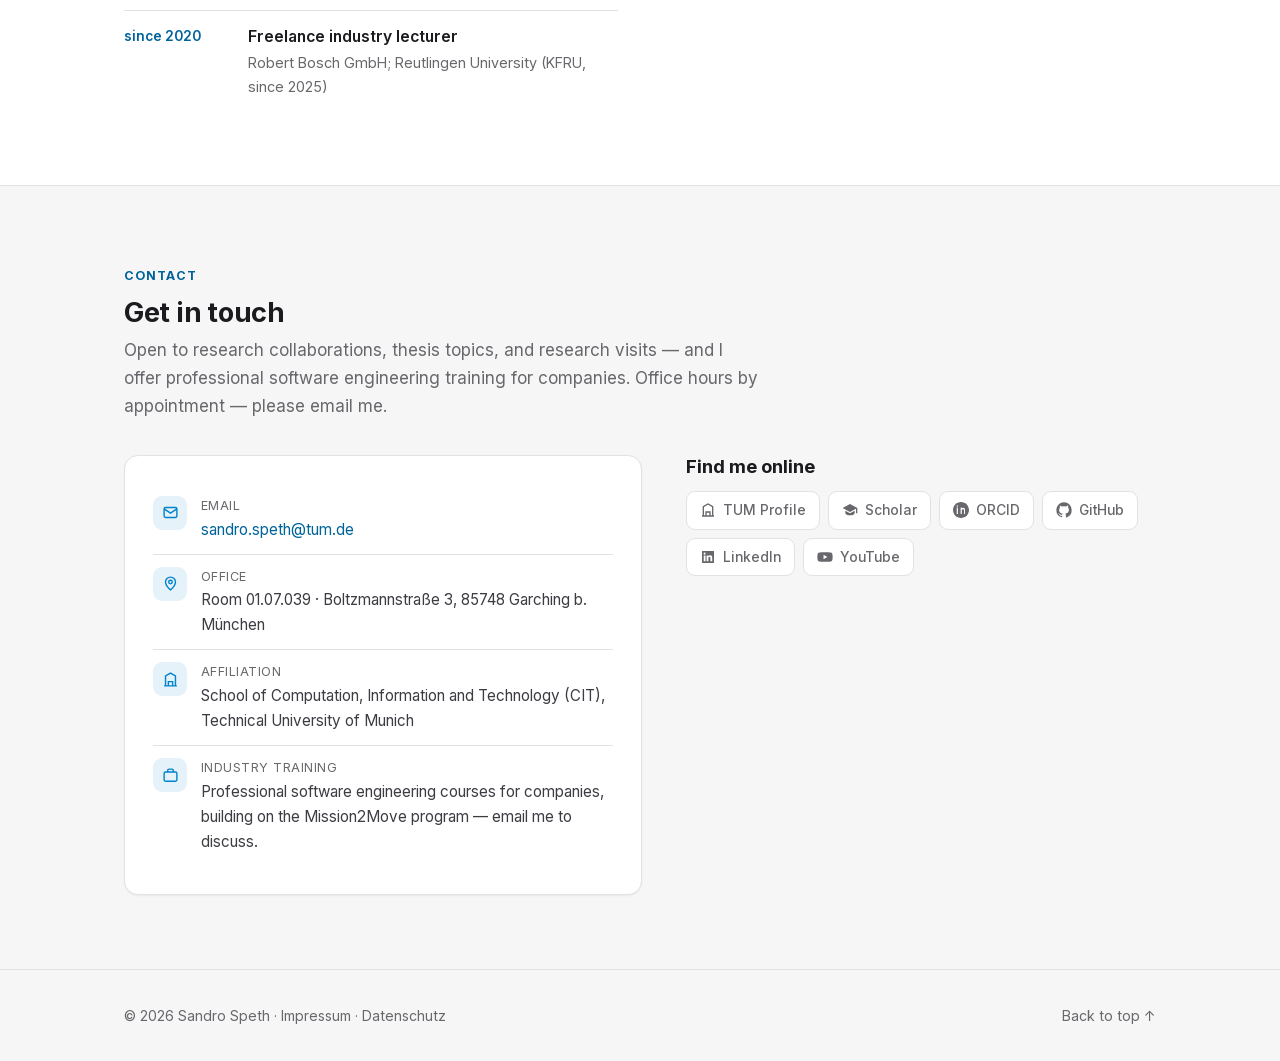
==== commit 836dc06d: "Update citation metrics, ICSE-SEET PC, and publication details - Citations 500+, i10-index 17 (h-ind" ====
--- a/index.html
+++ b/index.html
@@ -107,14 +107,14 @@
           <div class="sub">Journals, conferences &amp; workshops</div>
         </div>
         <div class="stat">
-          <div class="num">450<span>+</span></div>
+          <div class="num">500<span>+</span></div>
           <div class="label">Citations</div>
           <div class="sub">Google Scholar</div>
         </div>
         <div class="stat">
           <div class="num">13</div>
           <div class="label">h-index</div>
-          <div class="sub">i10-index 16</div>
+          <div class="sub">i10-index 17</div>
         </div>
         <div class="stat">
           <div class="num">€193K</div>
@@ -361,7 +361,7 @@
         <div class="list-block">
           <h3>Program committees &amp; reviewing</h3>
           <ul class="tick-list">
-            <li>Program committee — <strong>ICSA</strong> (2025–2027), <strong>ECSA</strong> (2026), <strong>CSEE&amp;T</strong> (2024–2026)</li>
+            <li>Program committee — <strong>ICSA</strong> (2025–2027), <strong>ECSA</strong> (2026), <strong>CSEE&amp;T</strong> (2024–2026), <strong>ICSE-SEET</strong> (2027)</li>
             <li><strong>ICPE</strong> — artifact evaluation (2025–2026) &amp; Posters/Demos track chair (2026)</li>
             <li>Workshop chair — <strong>GI Software Engineering</strong> (2027); organiser &amp; chair — <strong>AMP&nbsp;@&nbsp;ECSA</strong> (2025)</li>
             <li>Journal reviewer — <em>JSS</em>, <em>Empirical Software Engineering</em>, <em>ACM TOSEM</em>, <em>IEEE Software</em>, <em>ACM TAAS</em>, <em>JPDC</em></li>
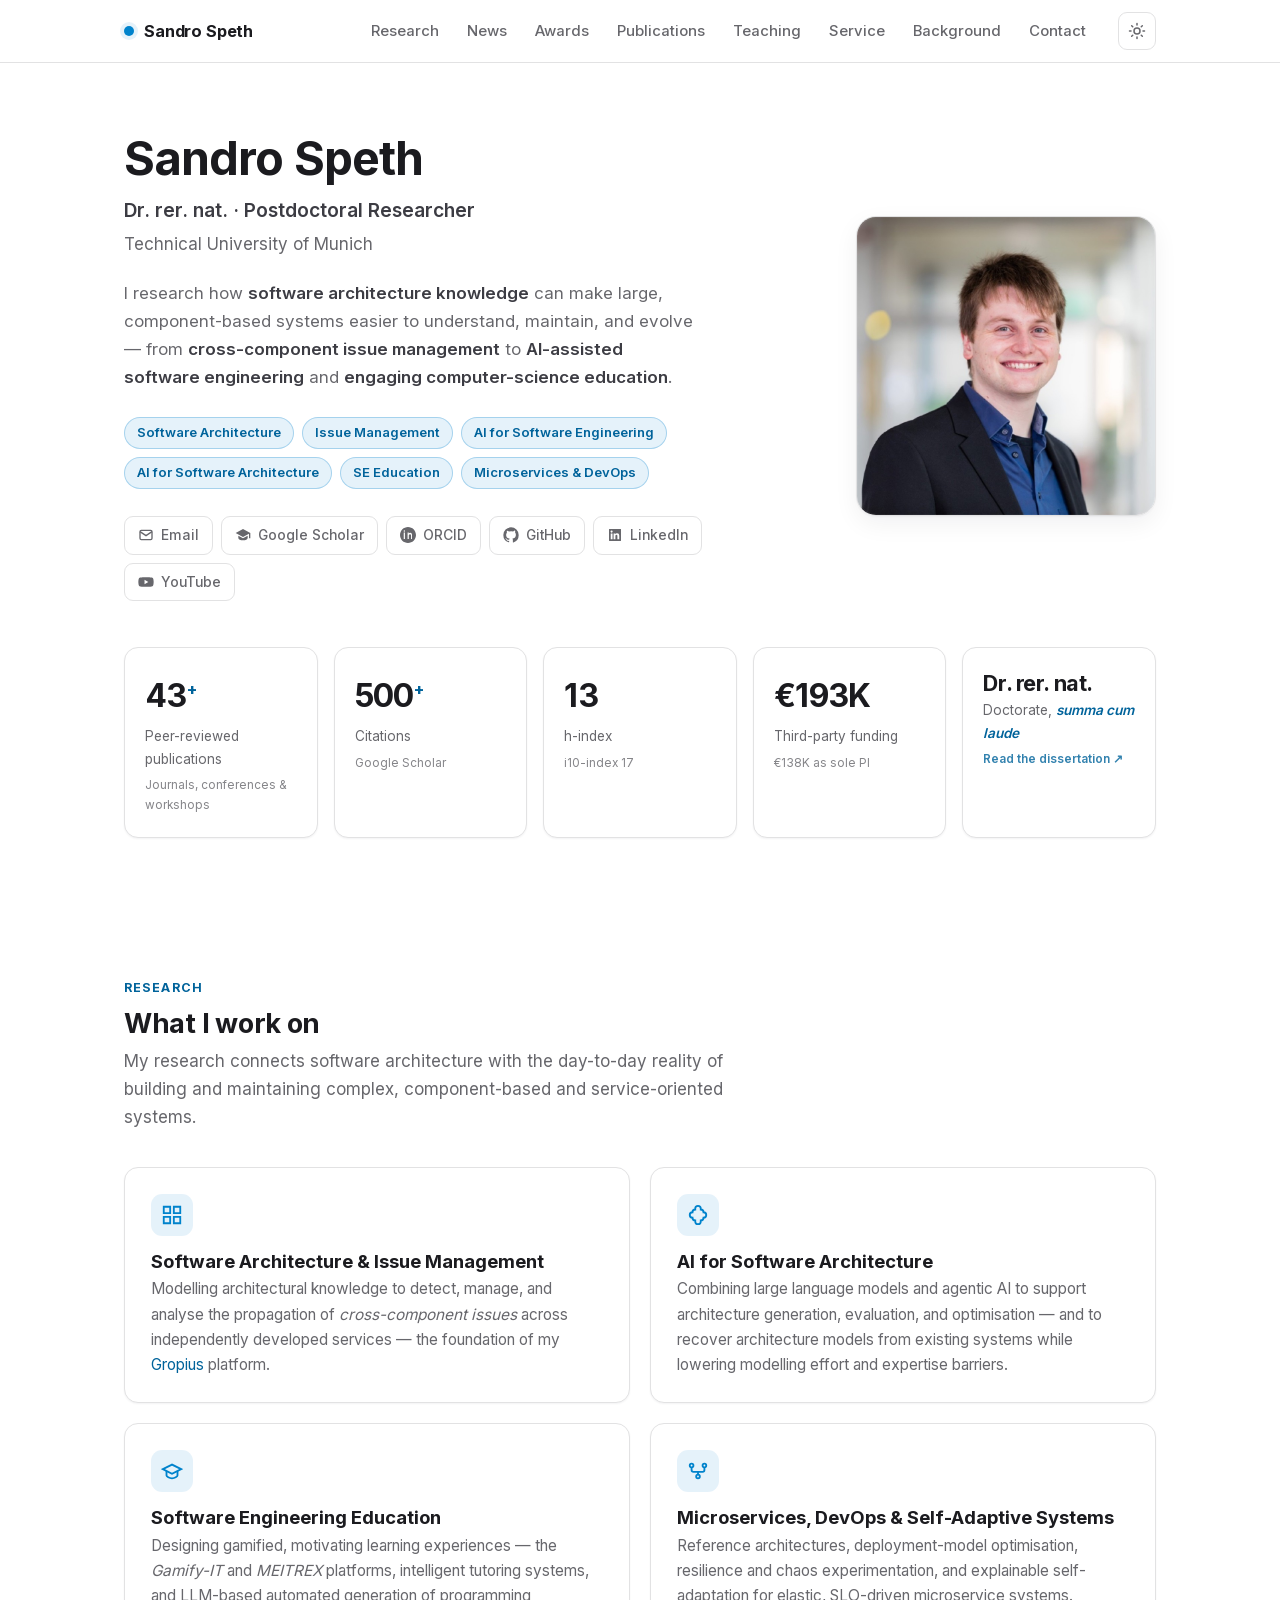
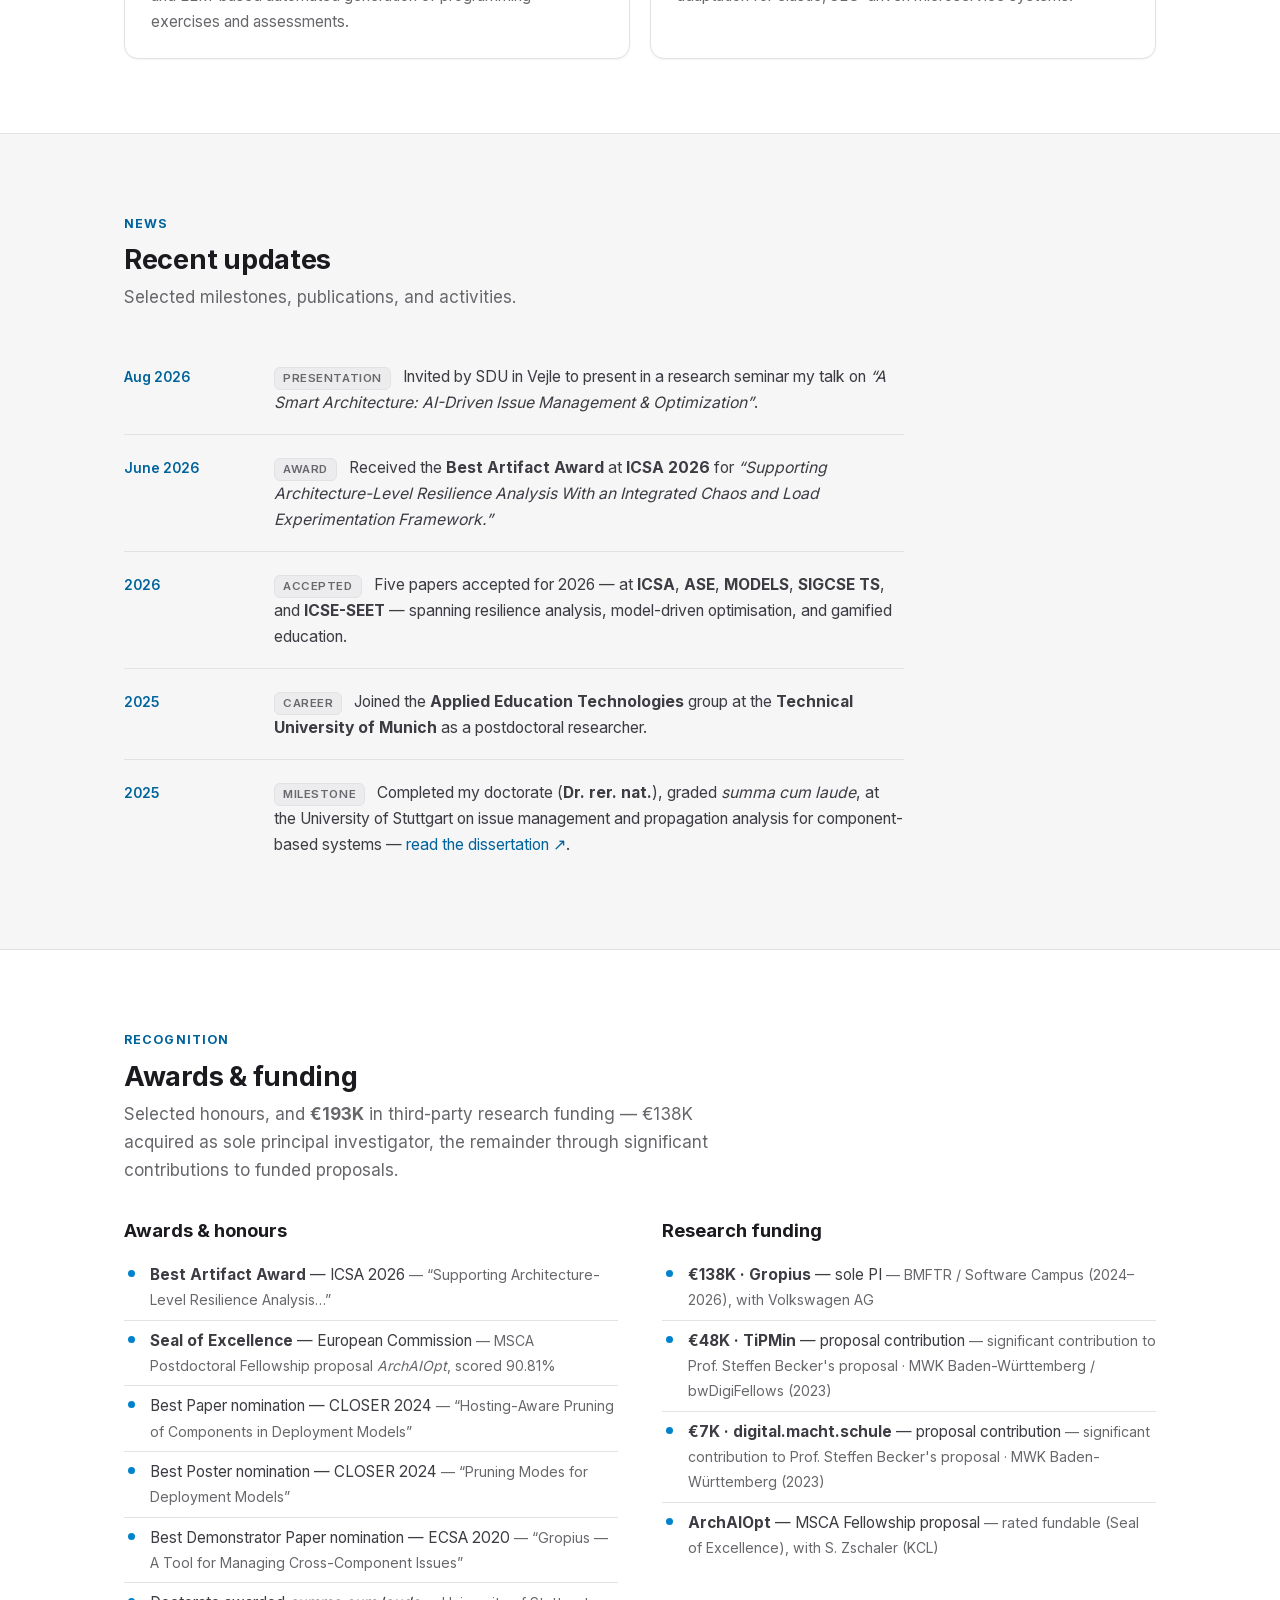
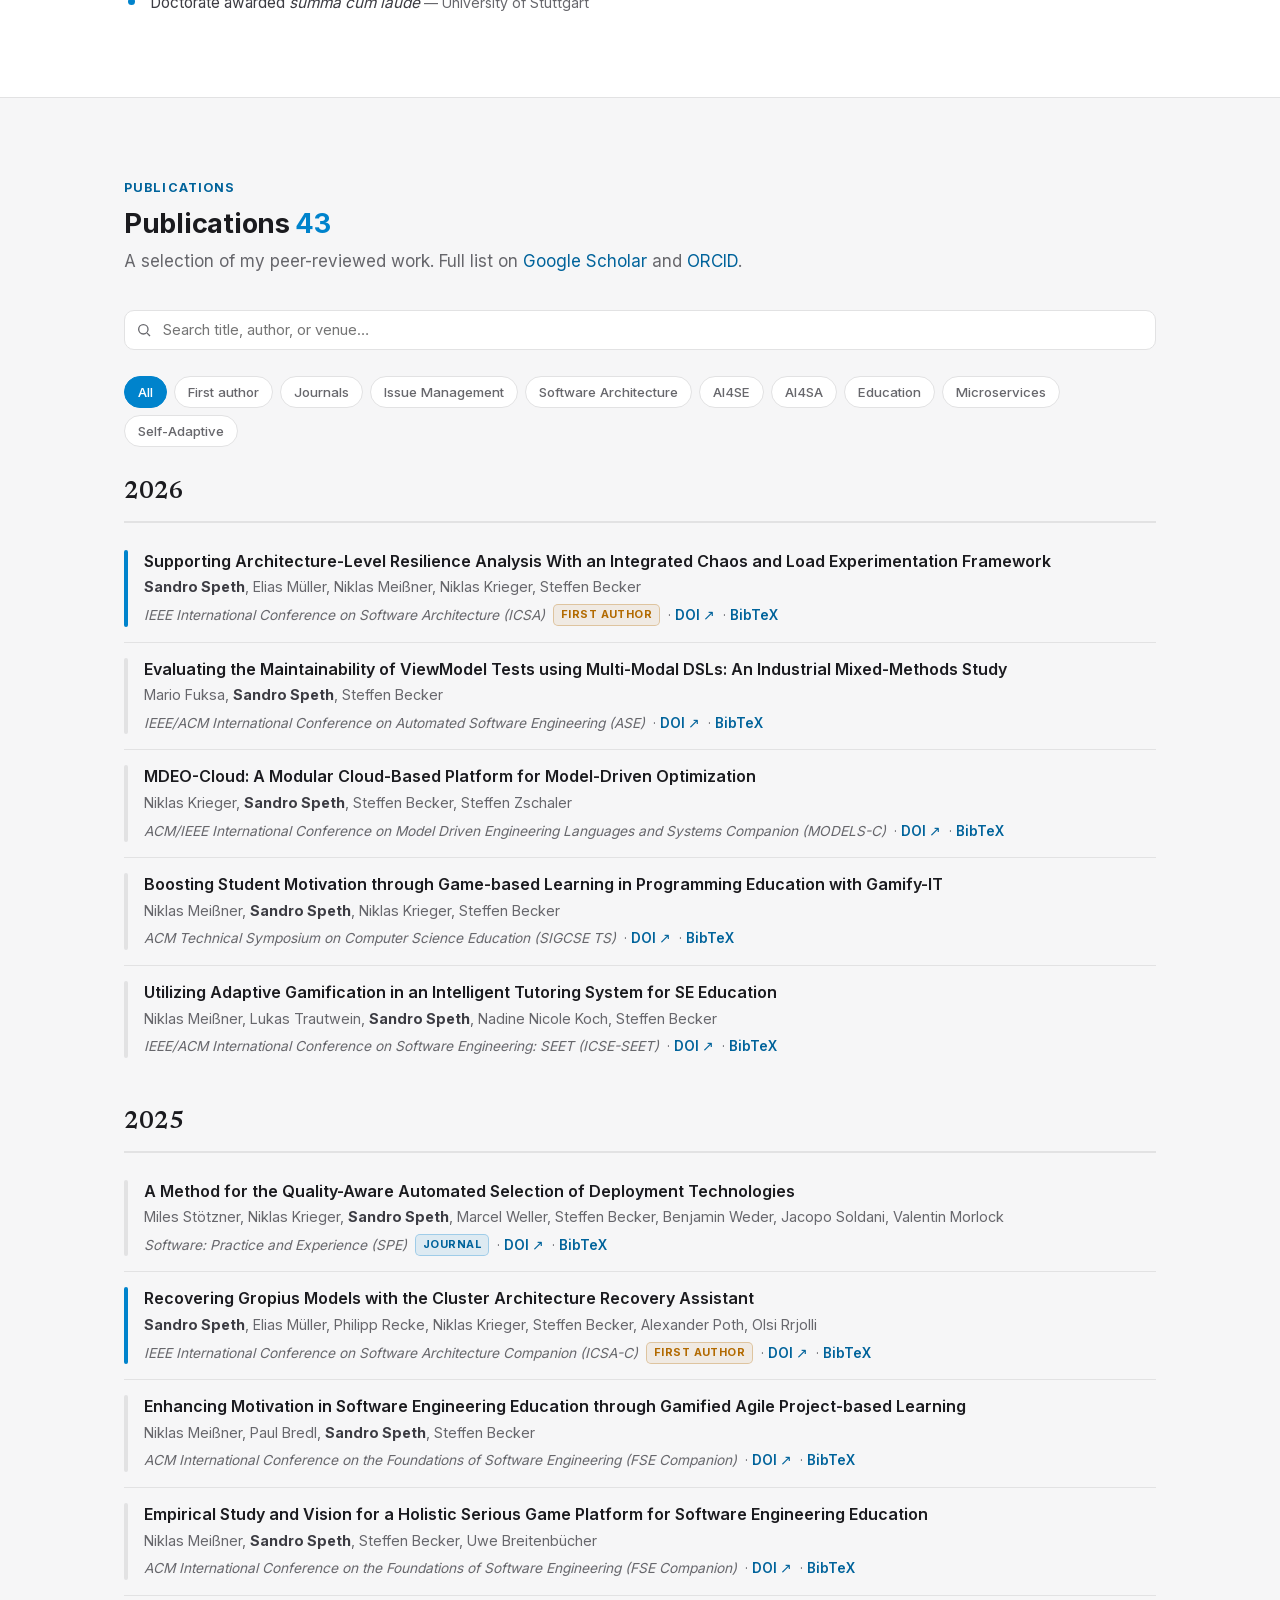
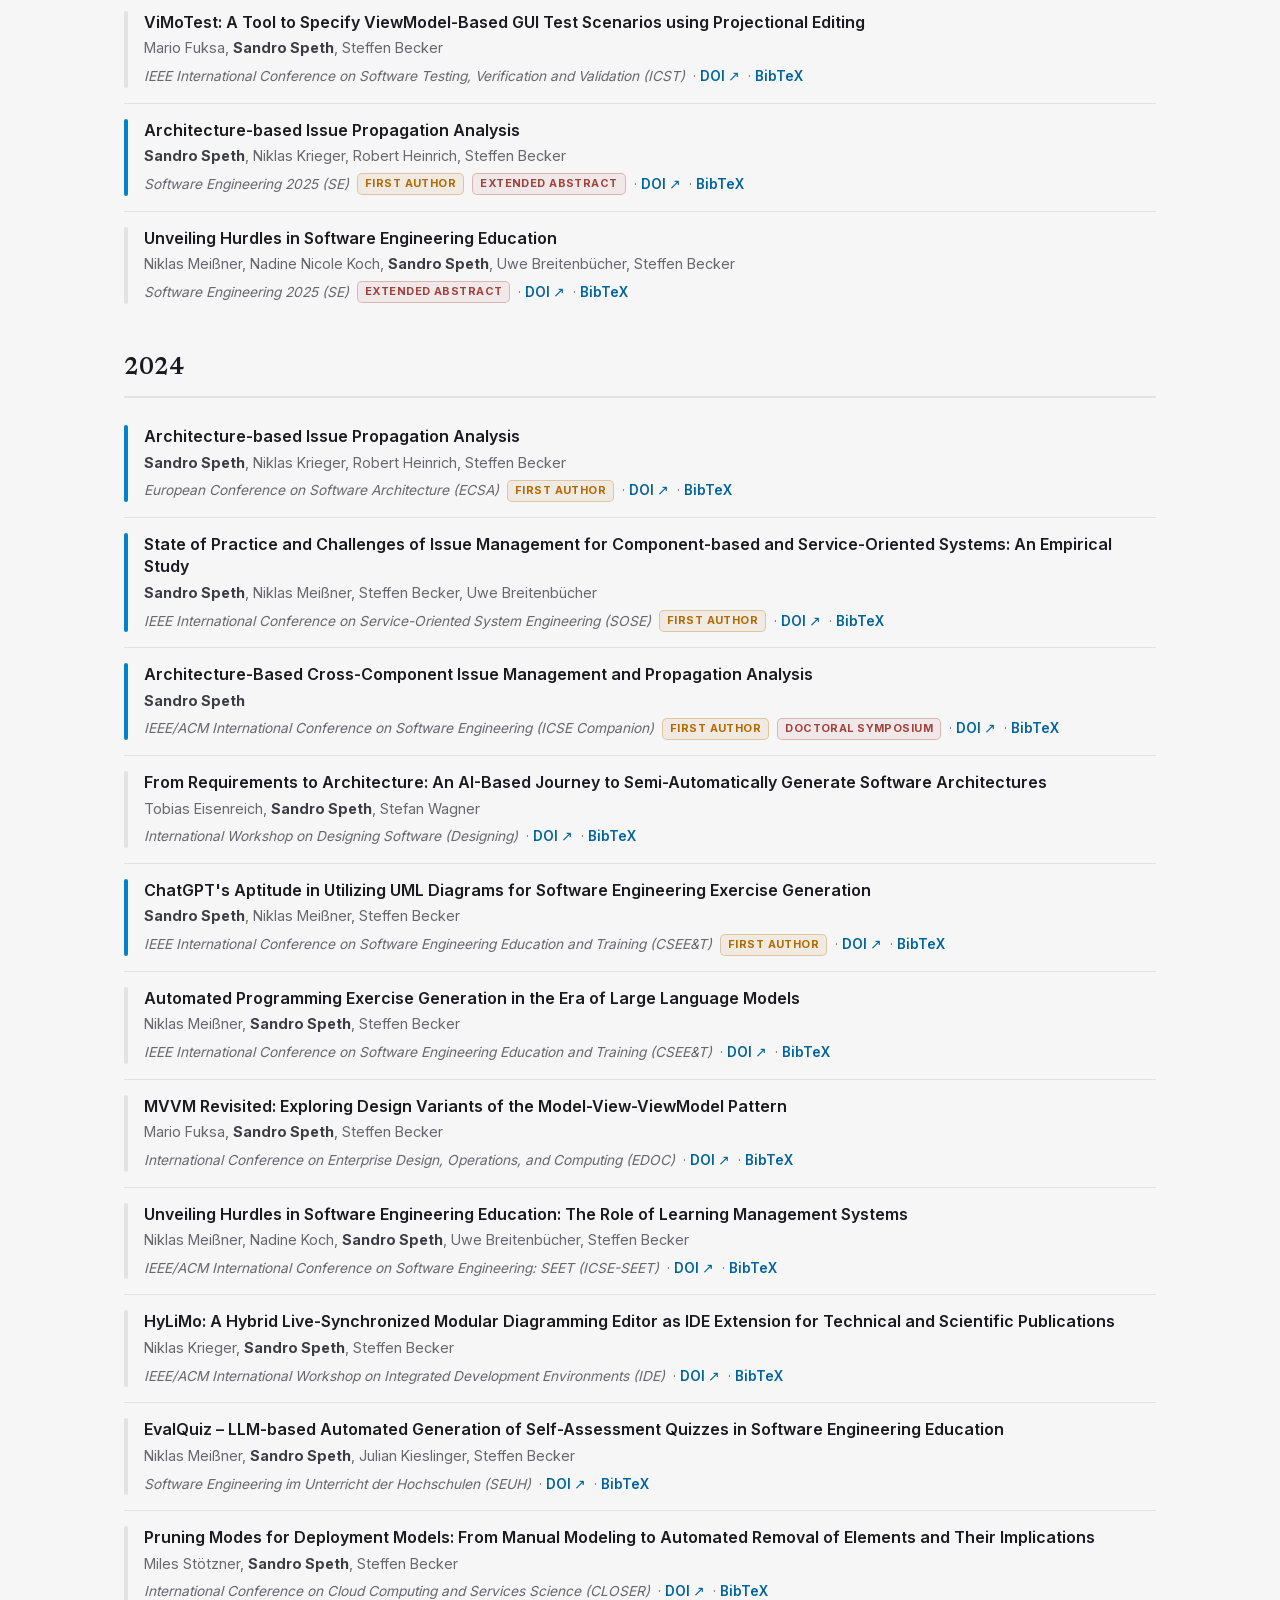
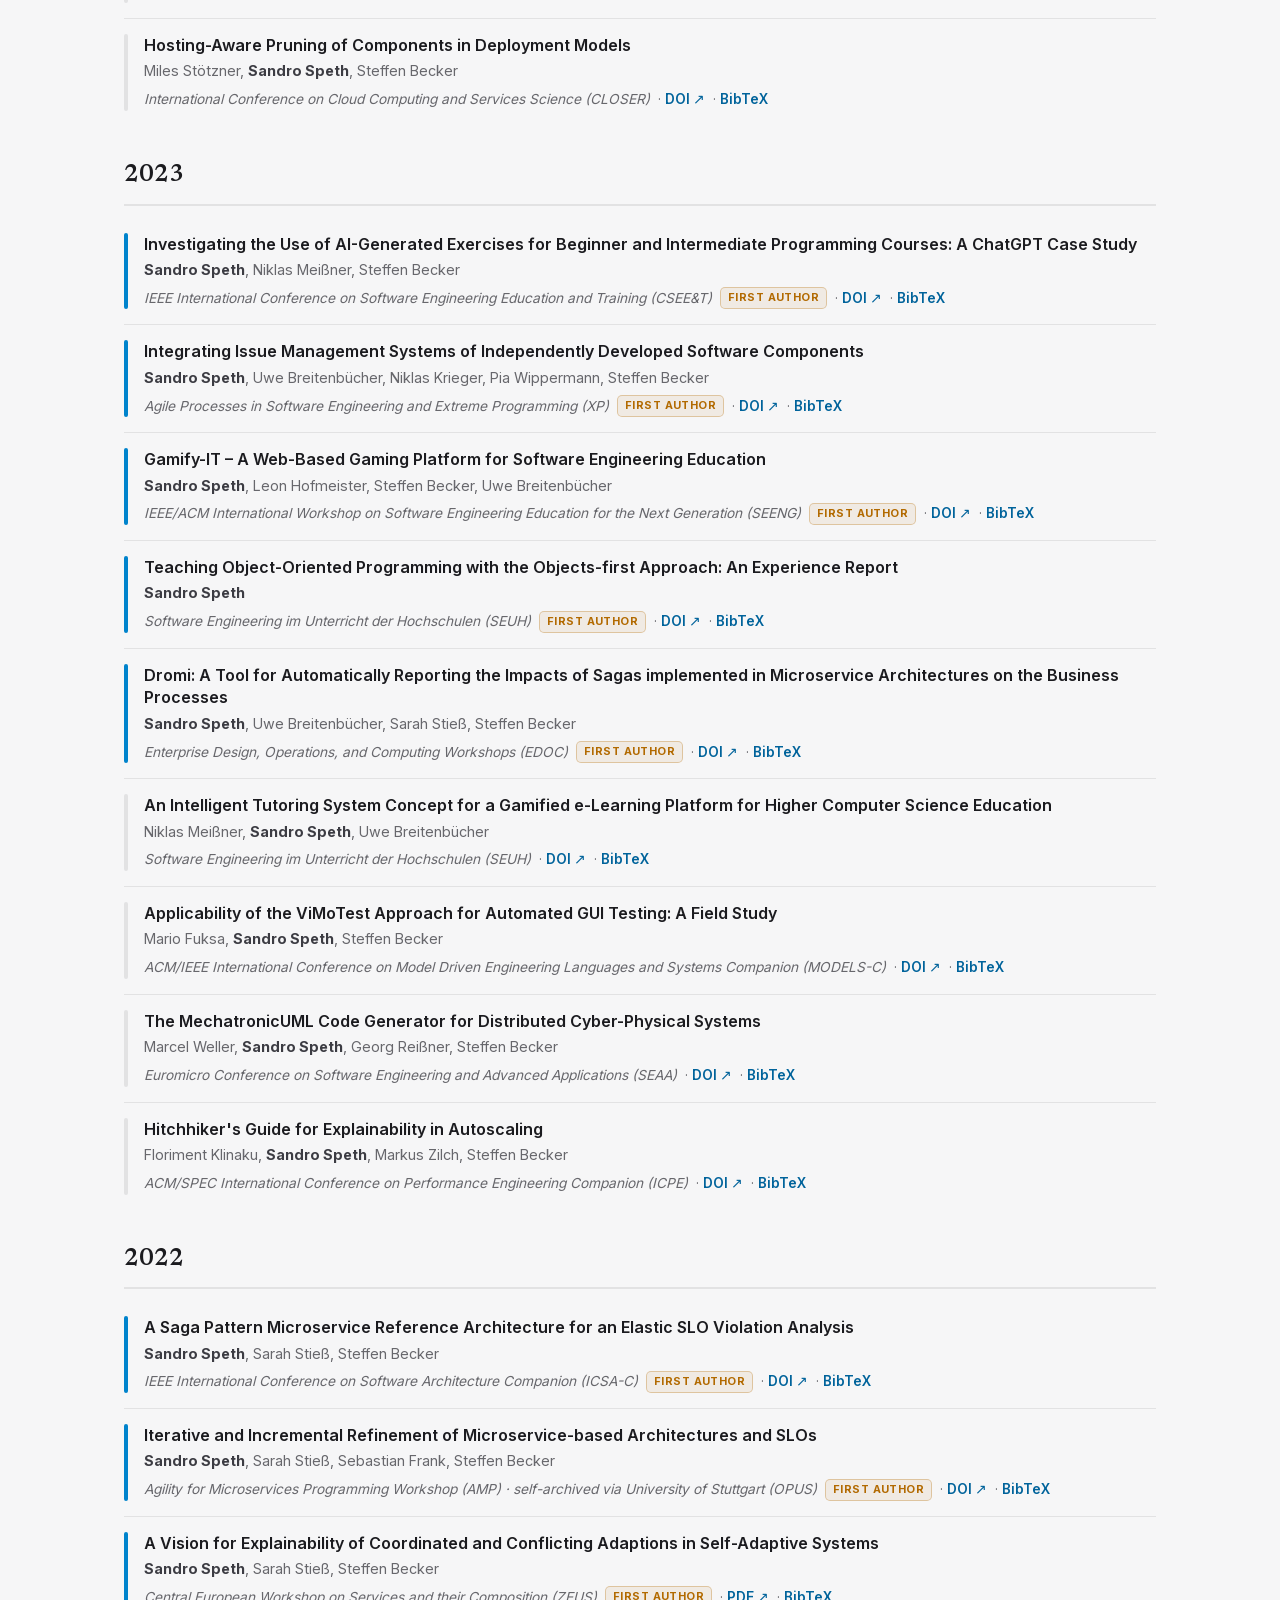
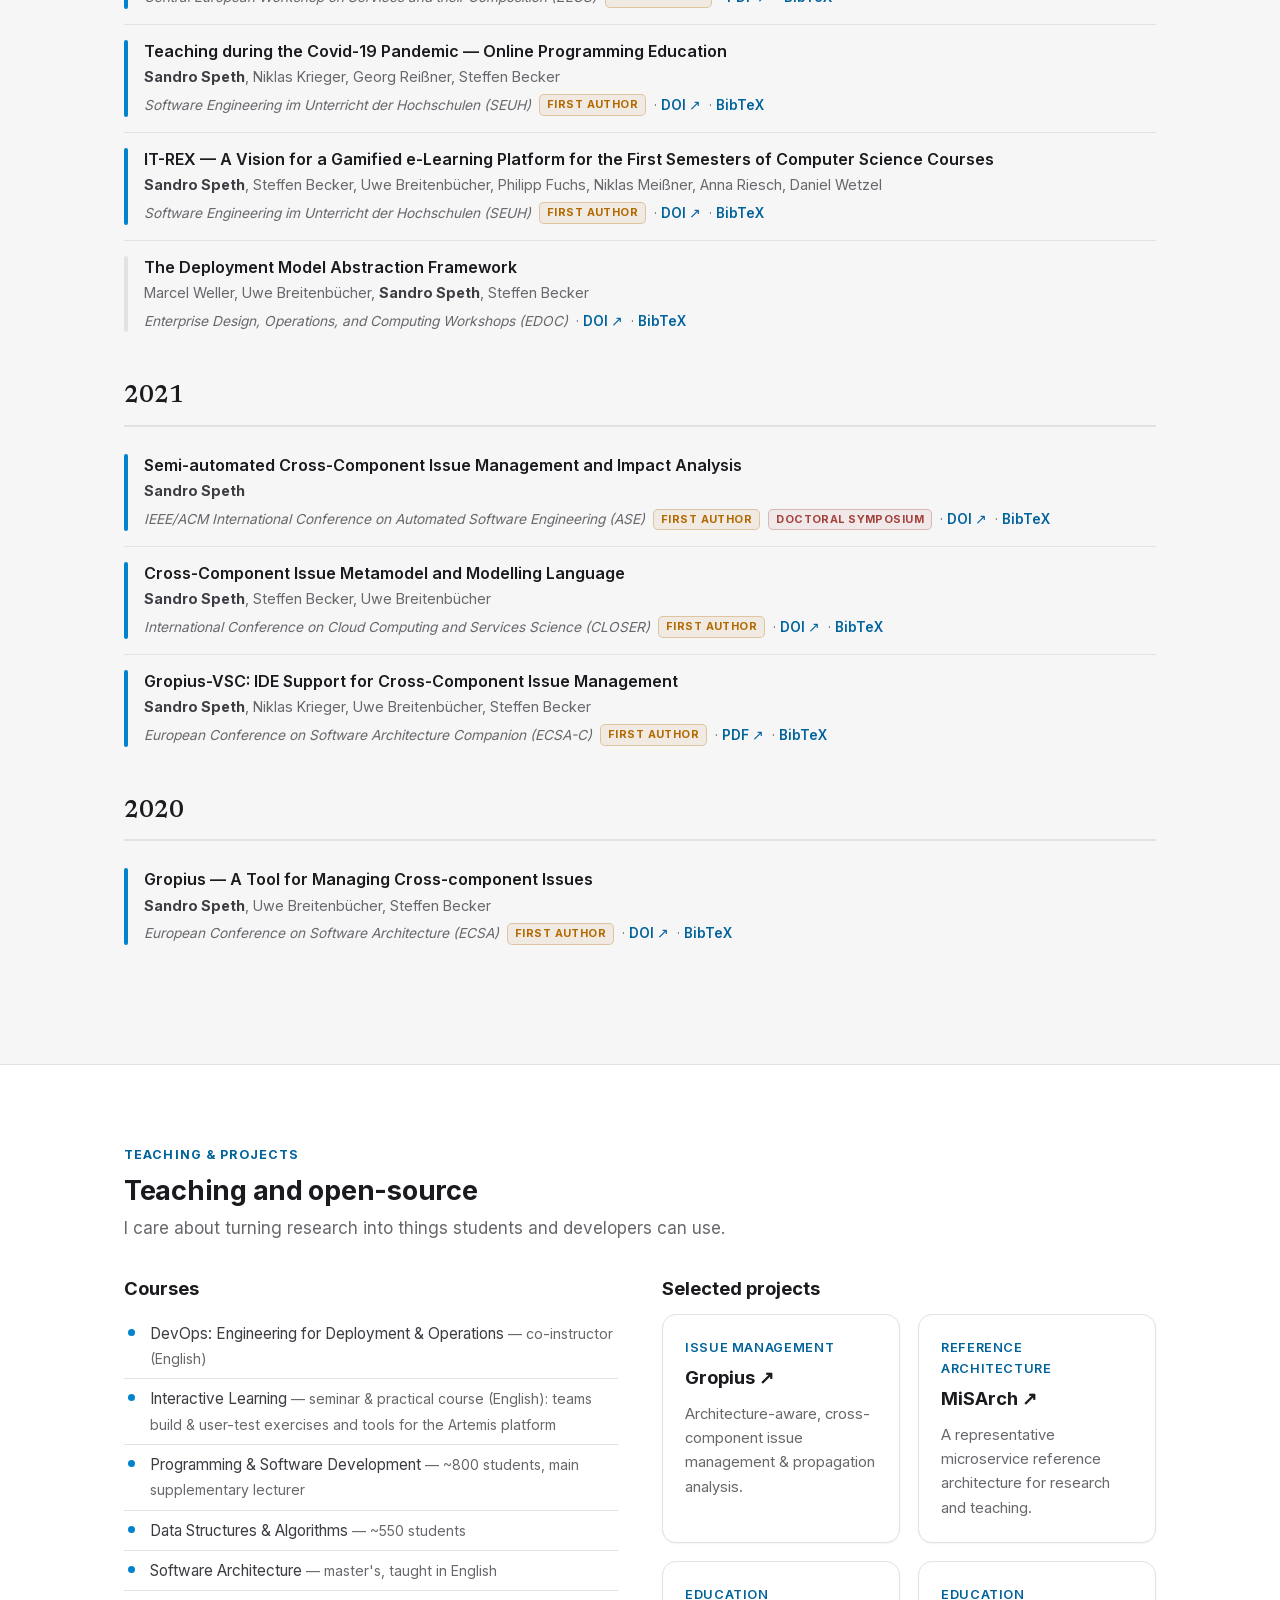
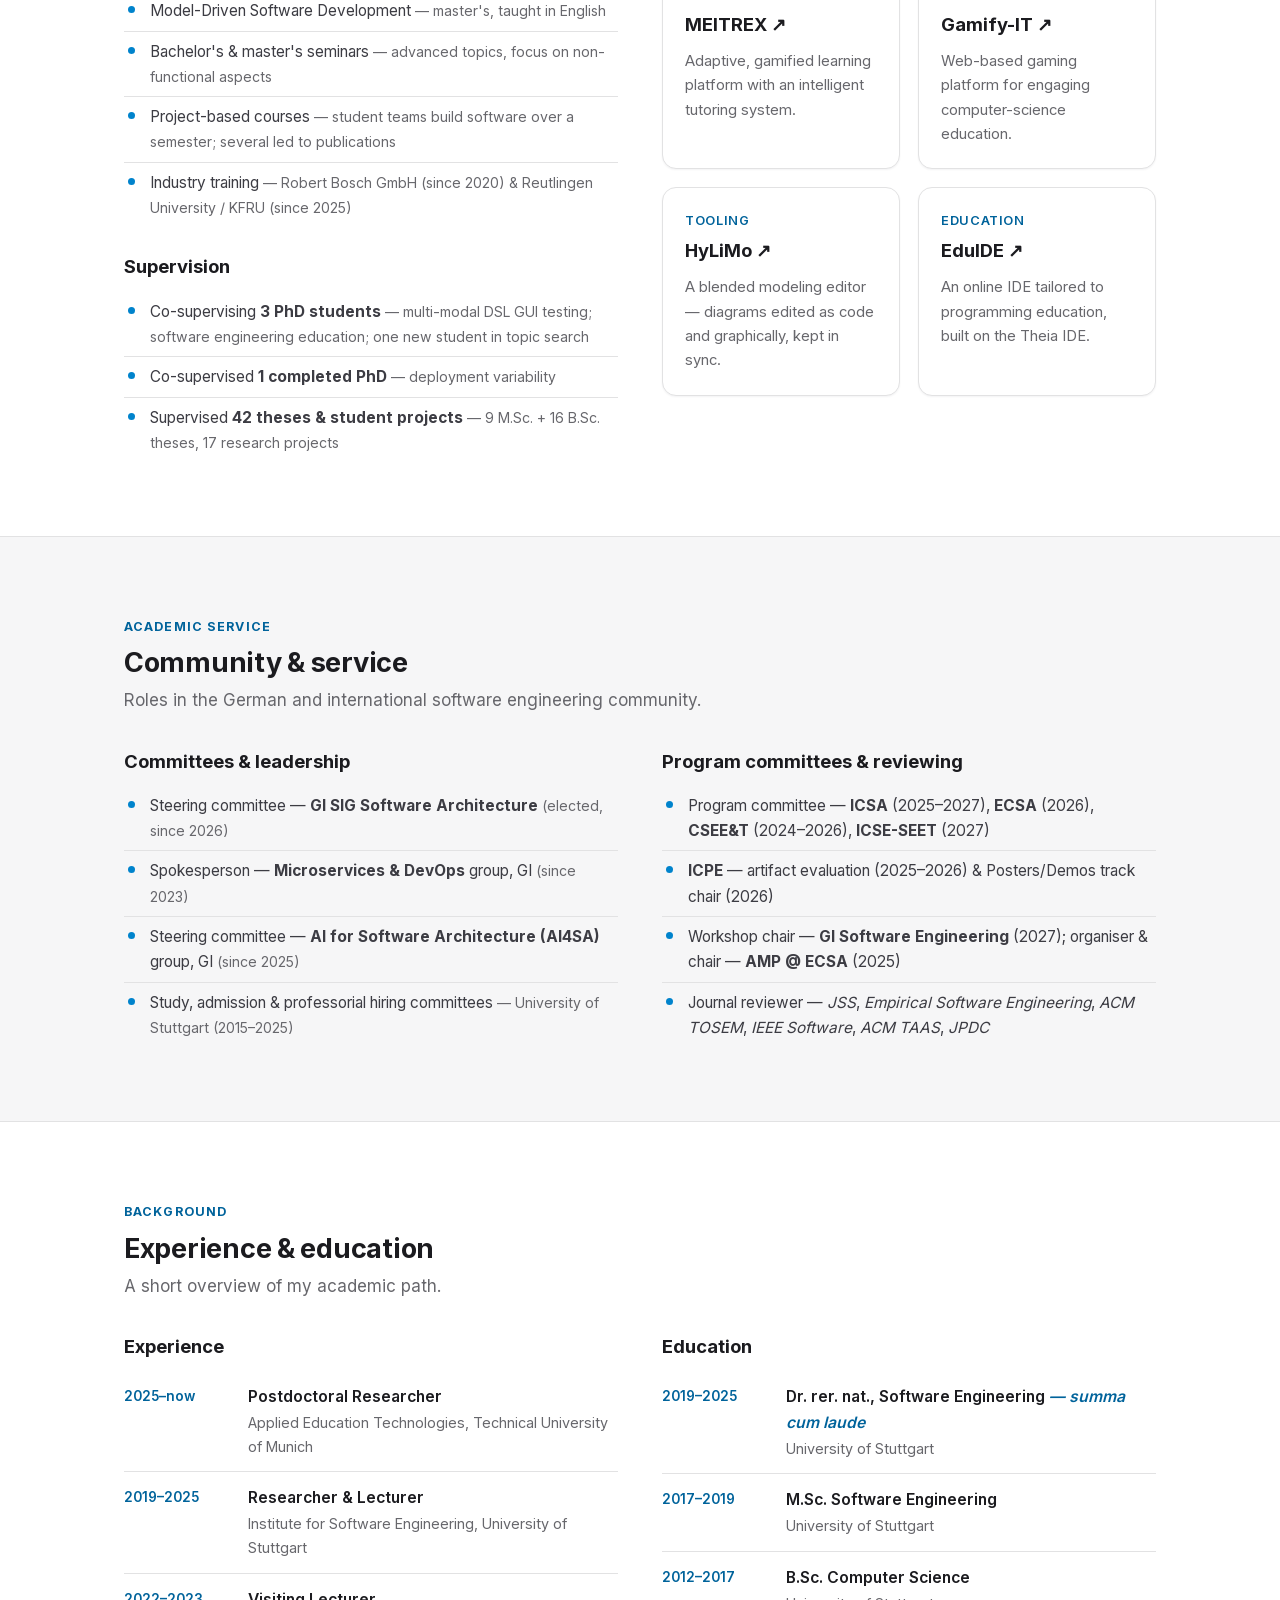
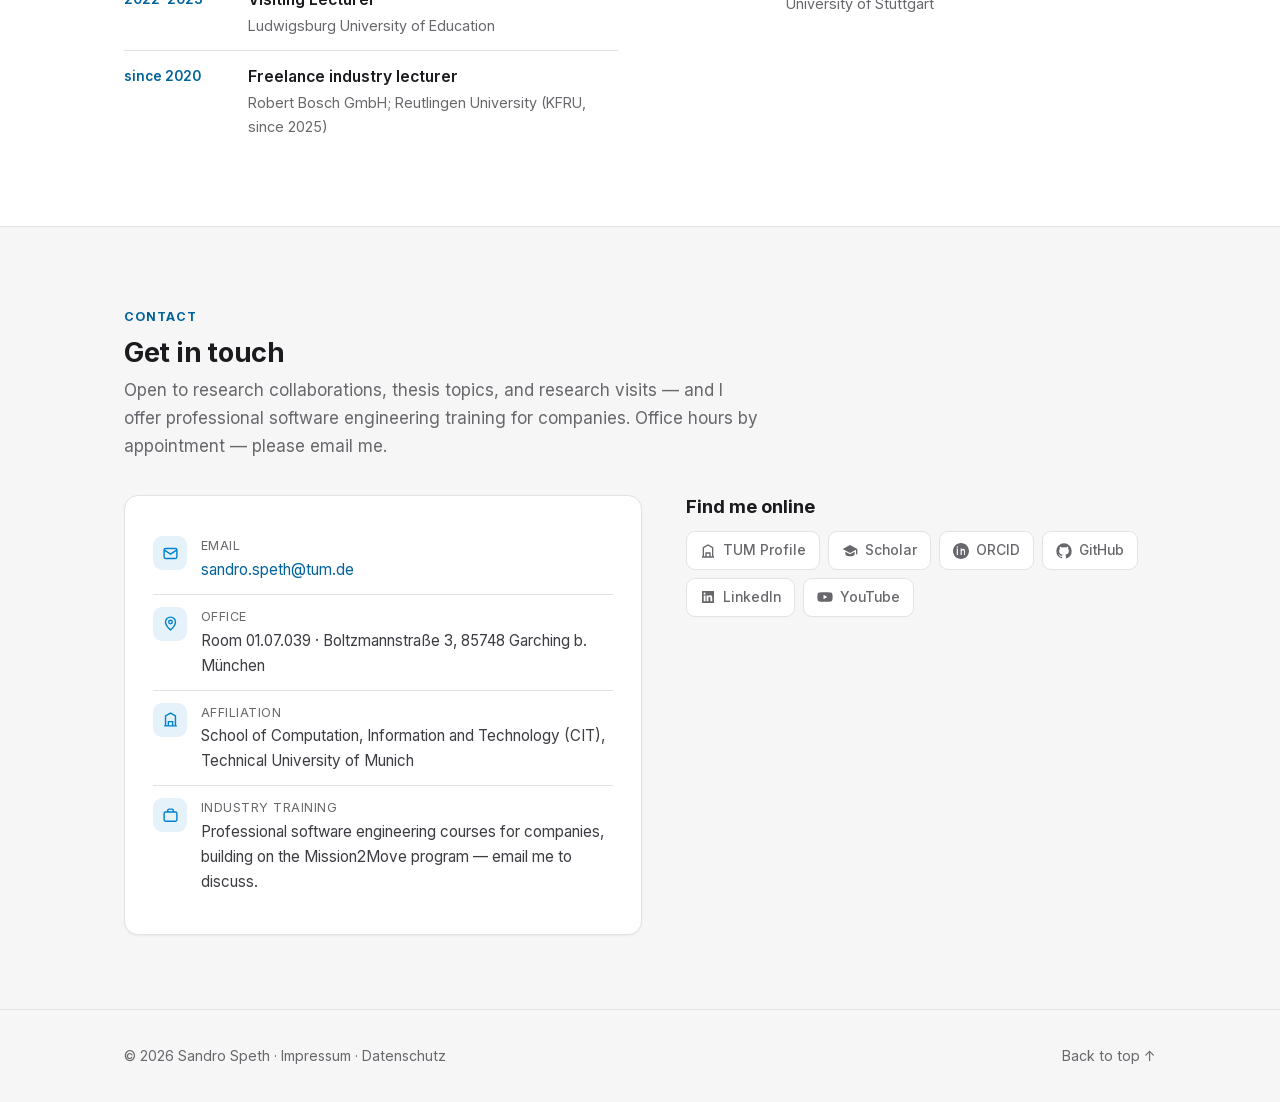
==== commit 734186d5: "Update PhD supervision: one completed PhD, new student Co-Authored-By: Claude Opus 5.5 <noreply@anth" ====
--- a/index.html
+++ b/index.html
@@ -295,7 +295,8 @@
           <div class="list-block" style="margin-top: 28px">
             <h3>Supervision</h3>
             <ul class="tick-list">
-              <li>Co-supervising <strong>3 PhD students</strong> <span class="muted">— deployment variability; multi-modal DSL GUI testing; software engineering education</span></li>
+              <li>Co-supervising <strong>3 PhD students</strong> <span class="muted">— multi-modal DSL GUI testing; software engineering education; one new student in topic search</span></li>
+              <li>Co-supervised <strong>1 completed PhD</strong> <span class="muted">— deployment variability</span></li>
               <li>Supervised <strong>42 theses &amp; student projects</strong> <span class="muted">— 9 M.Sc. + 16 B.Sc. theses, 17 research projects</span></li>
             </ul>
           </div>
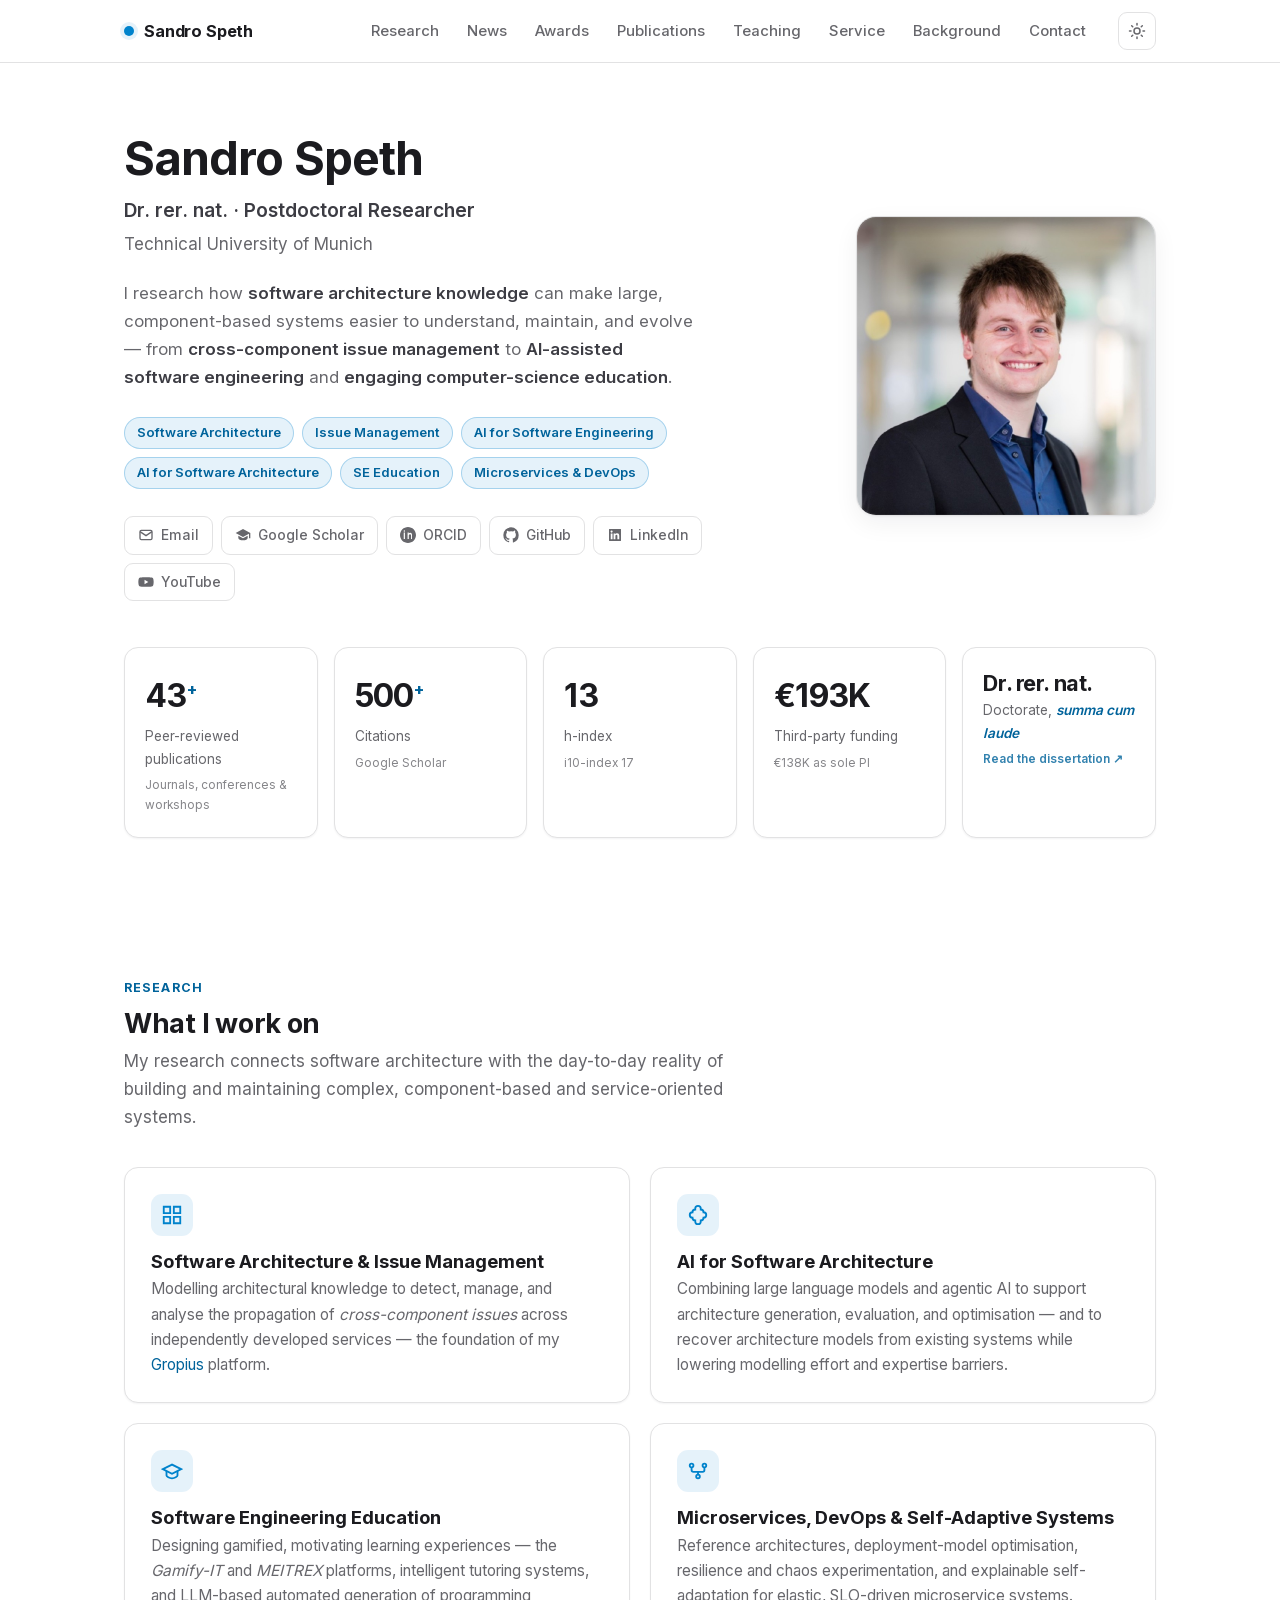
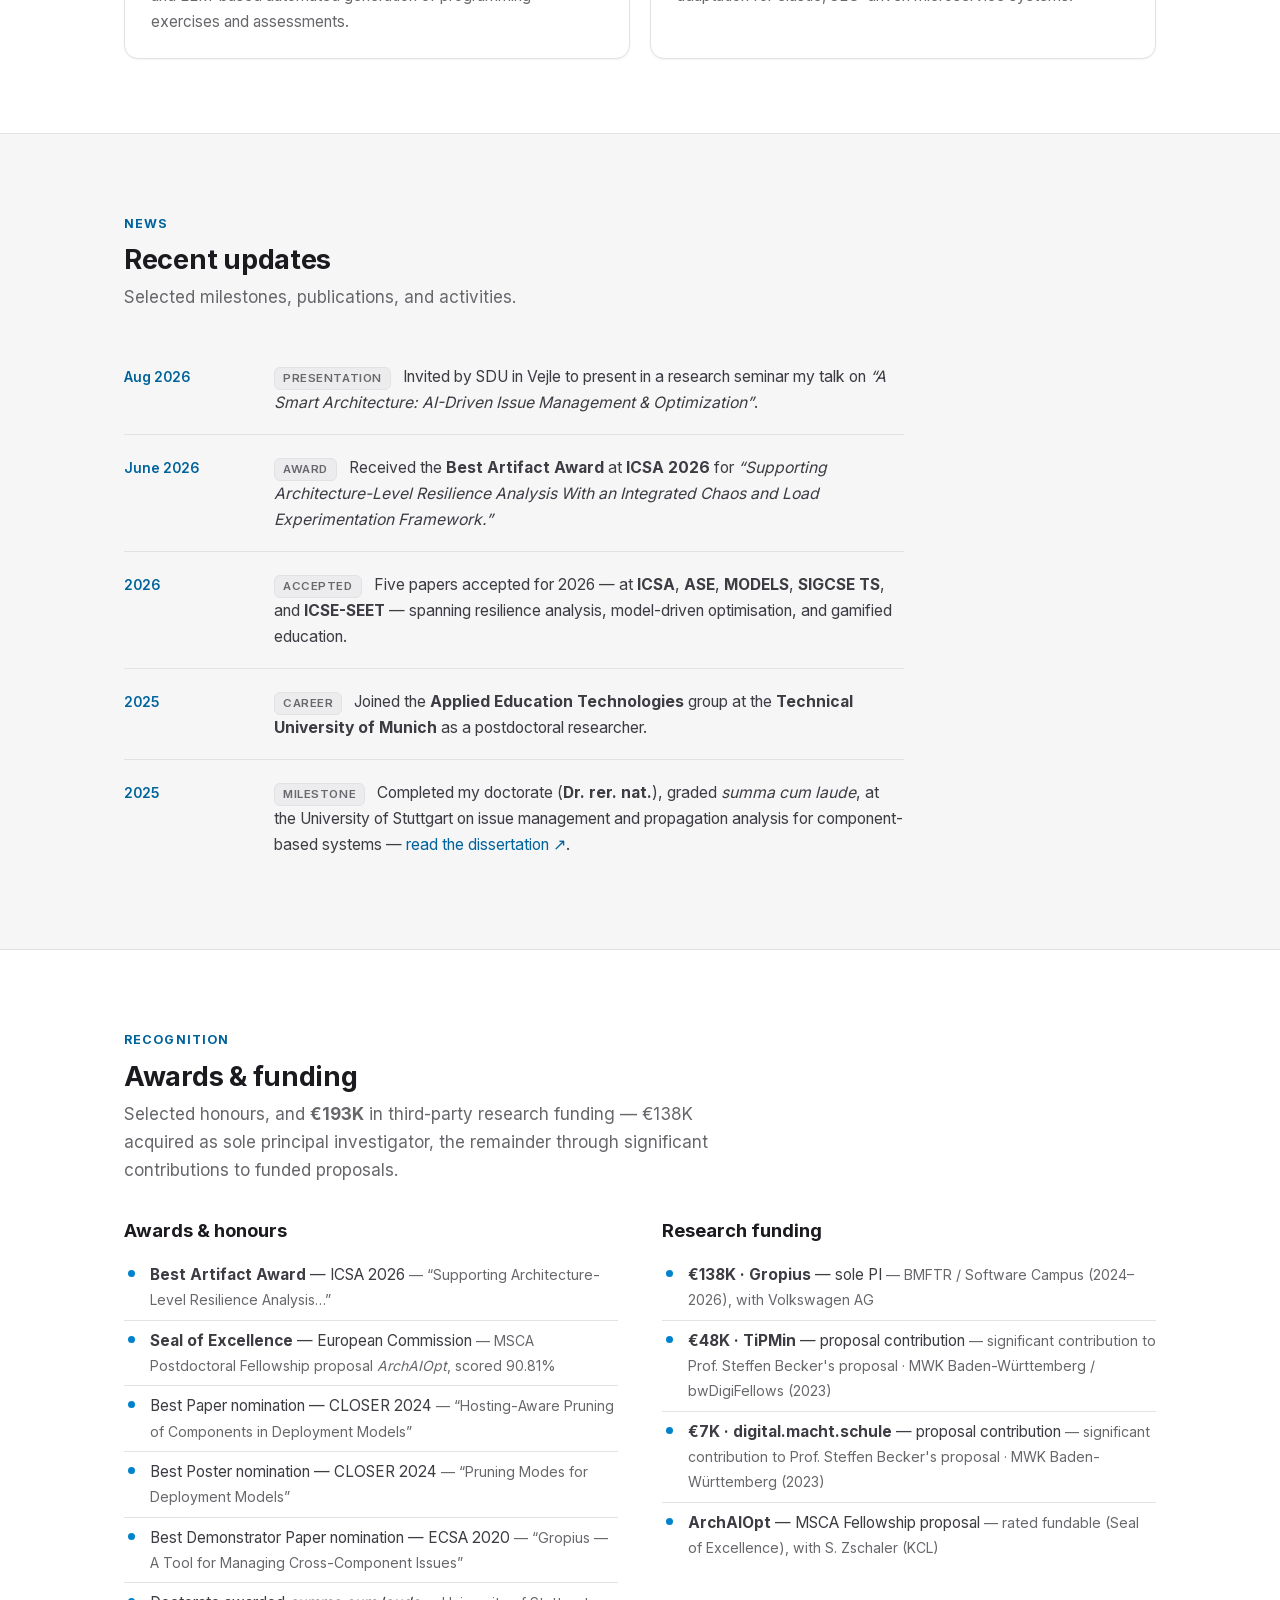
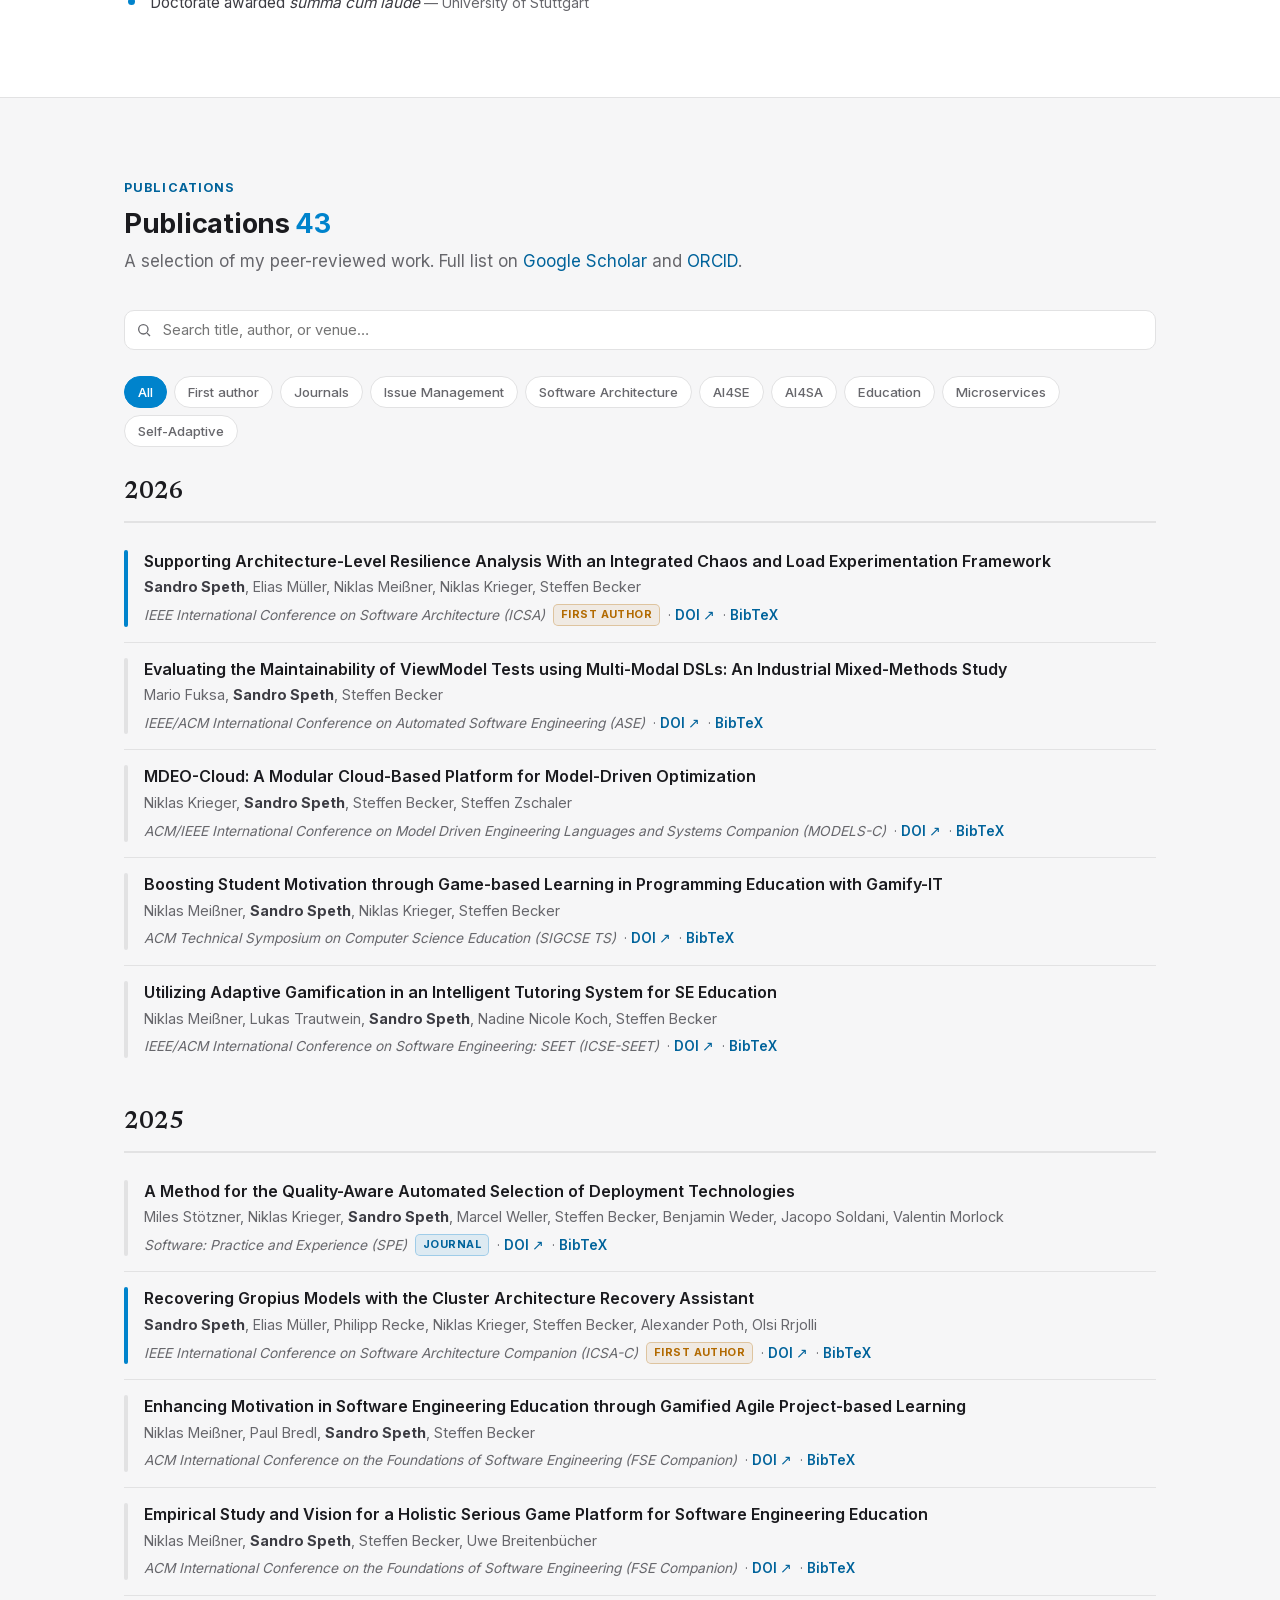
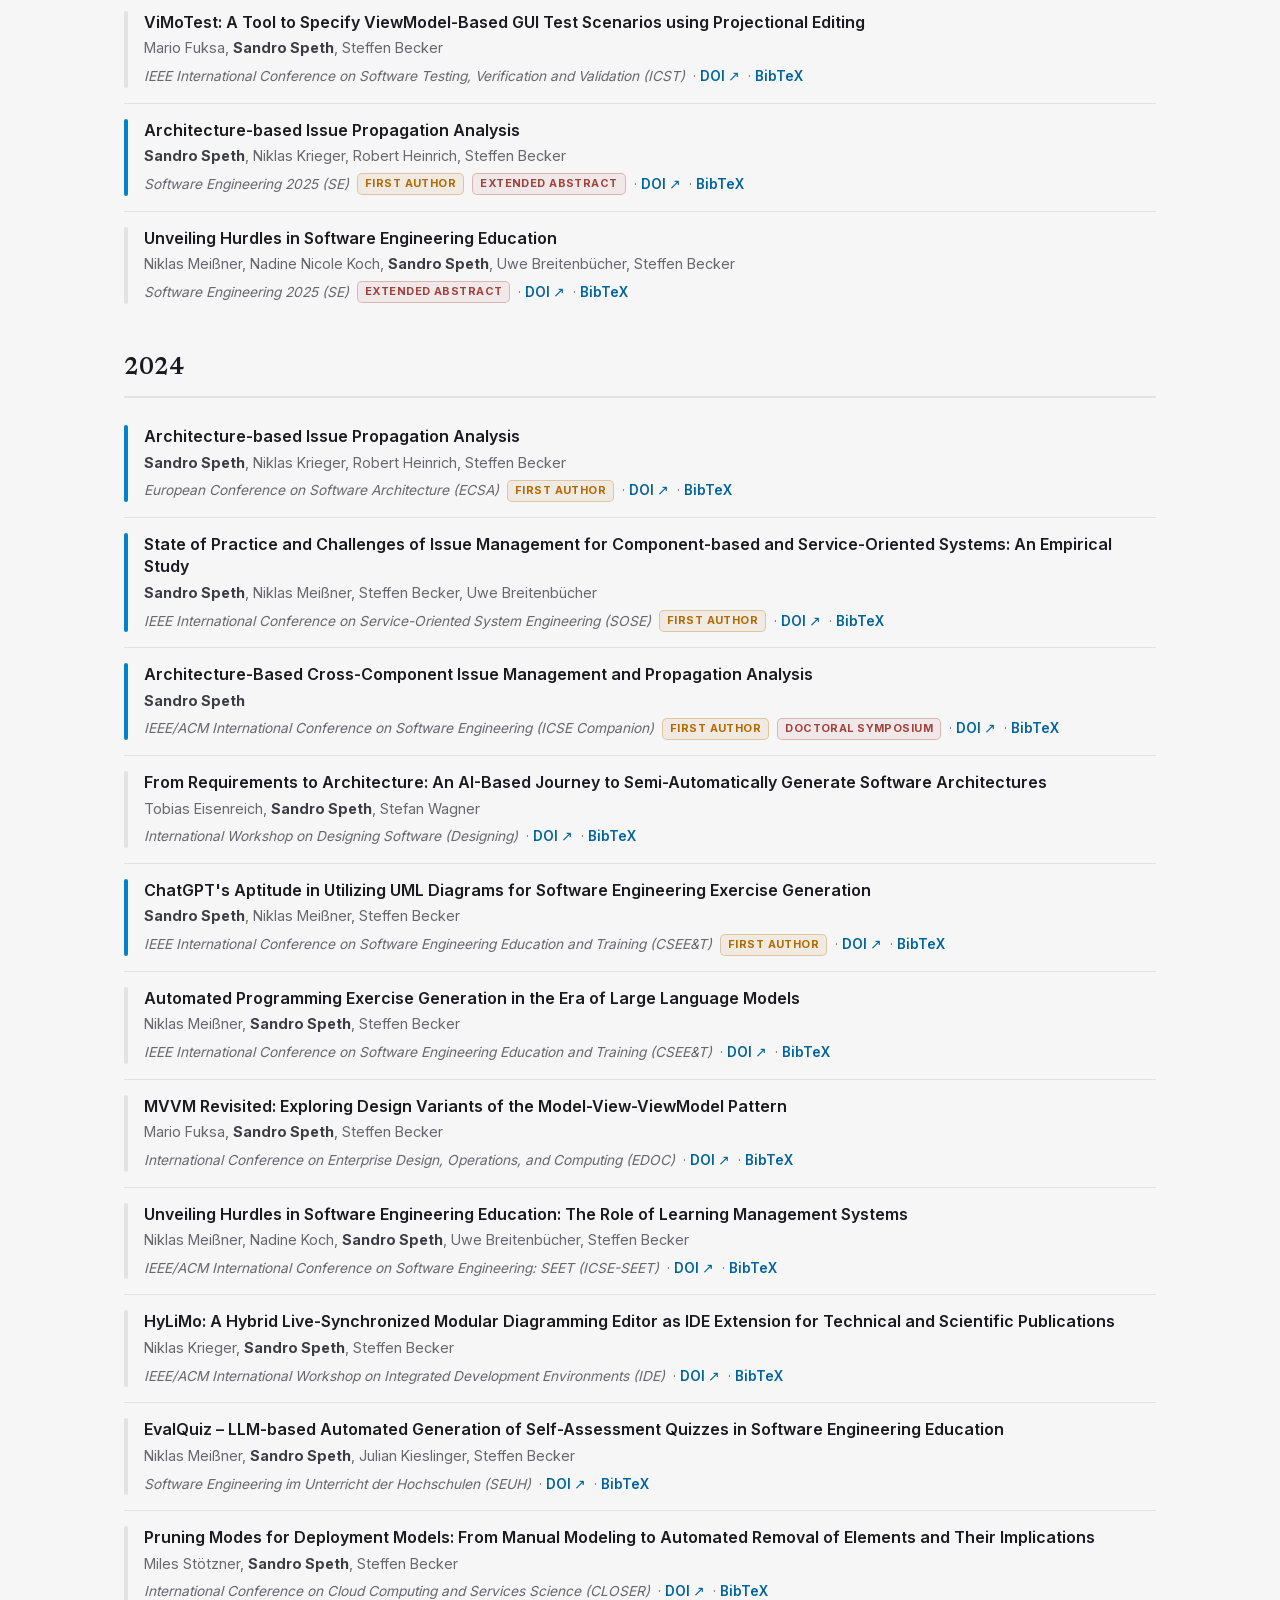
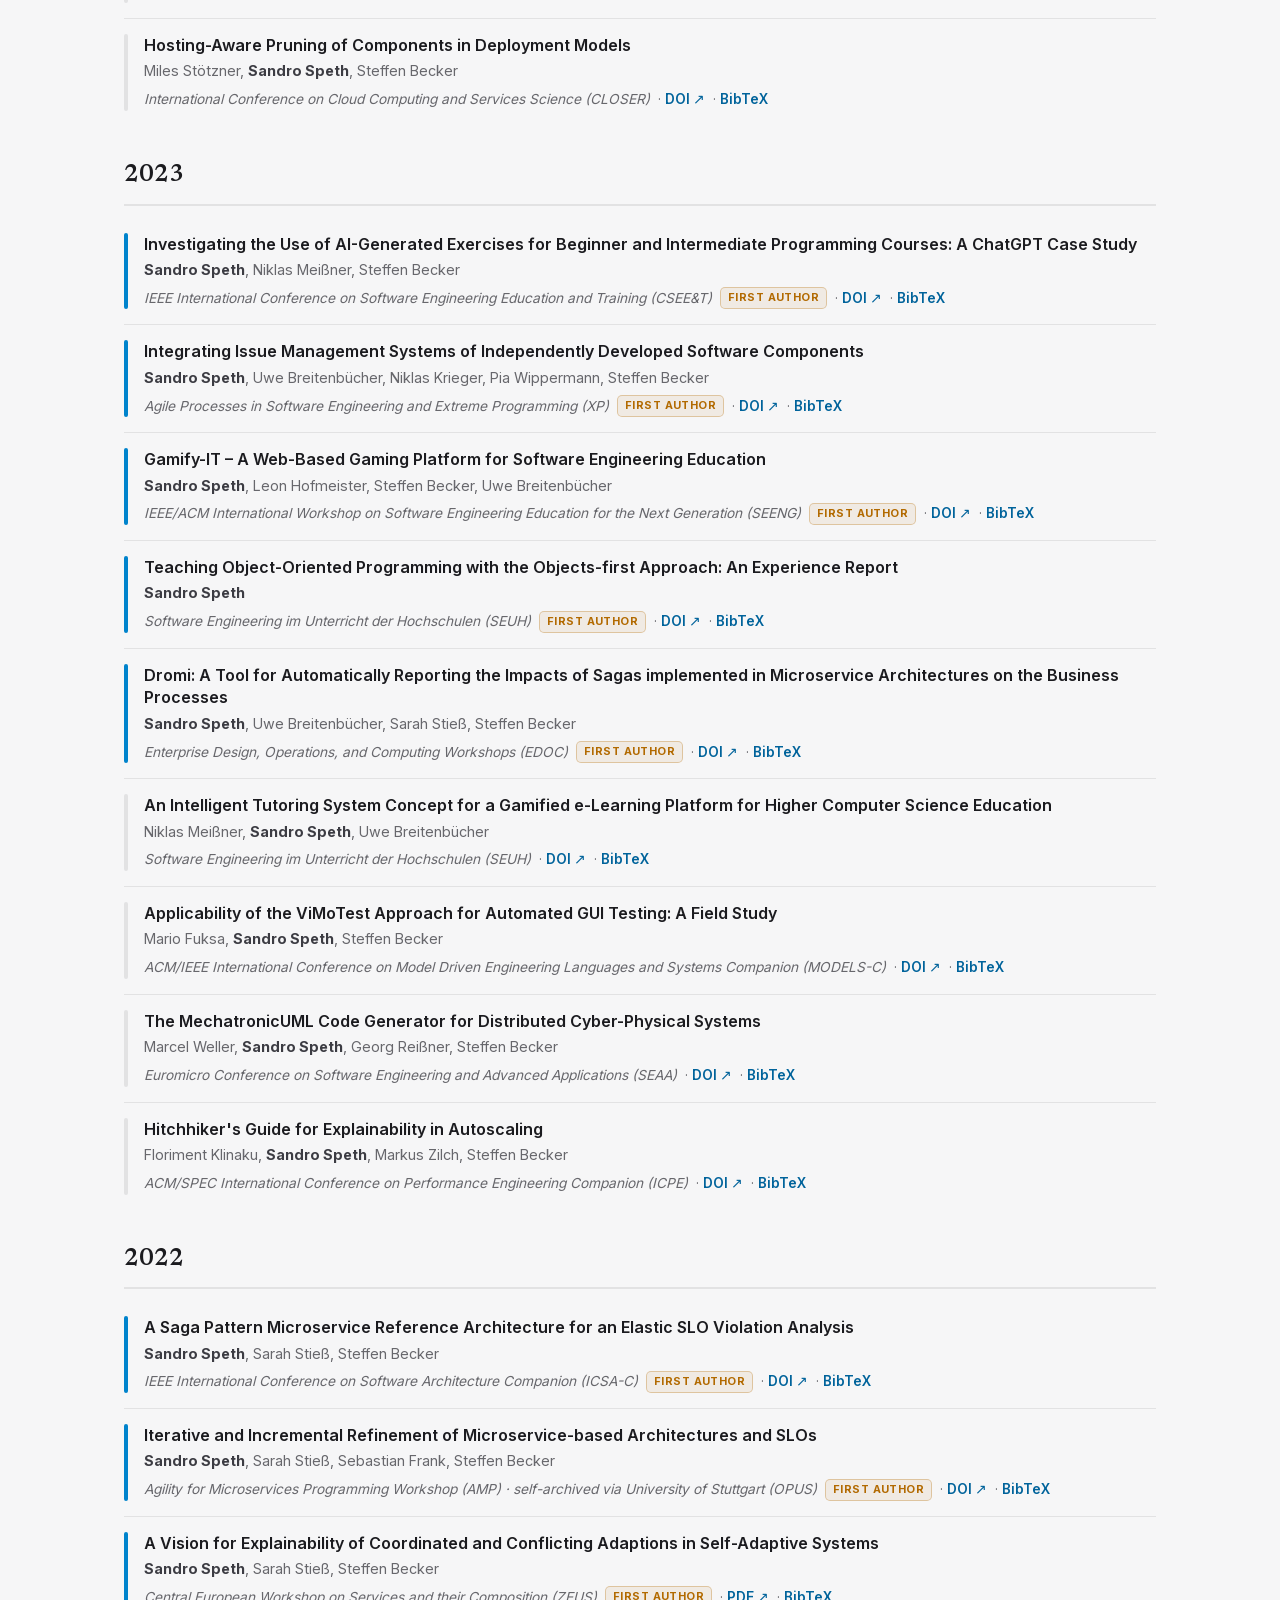
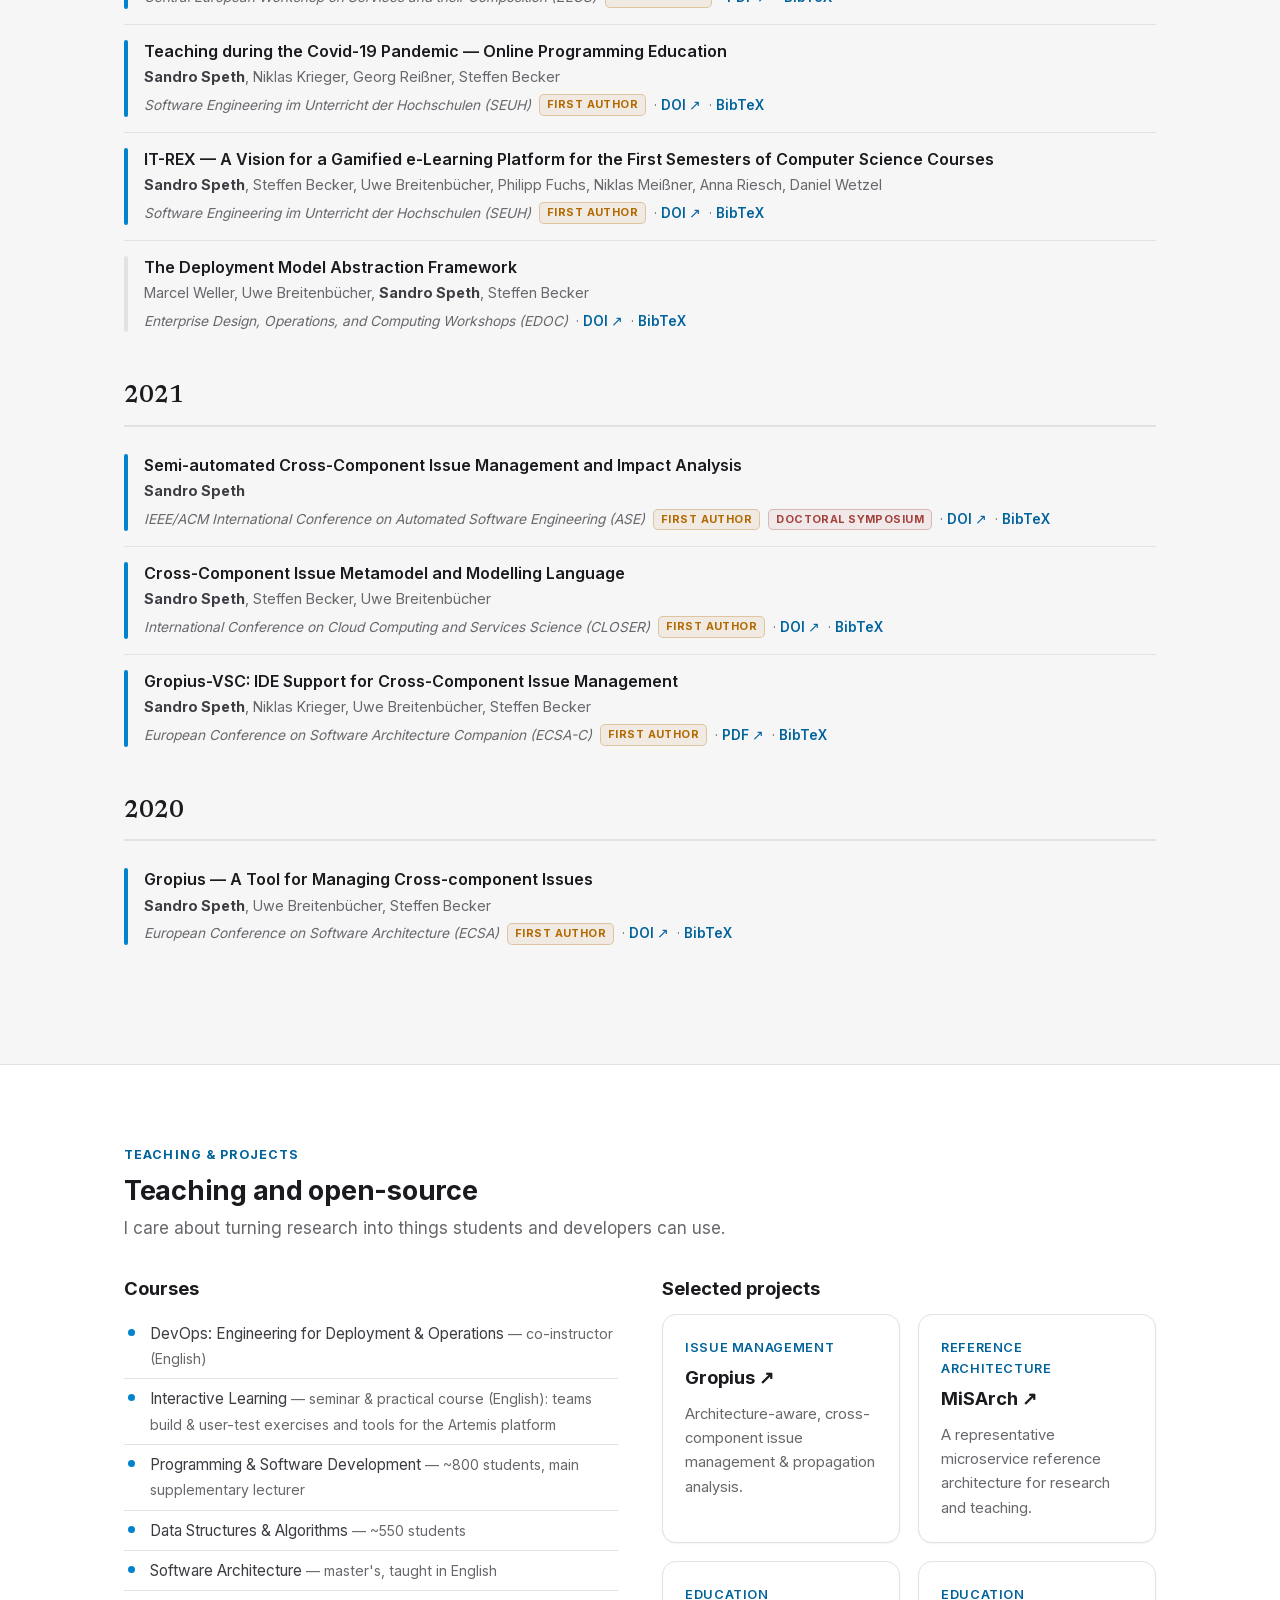
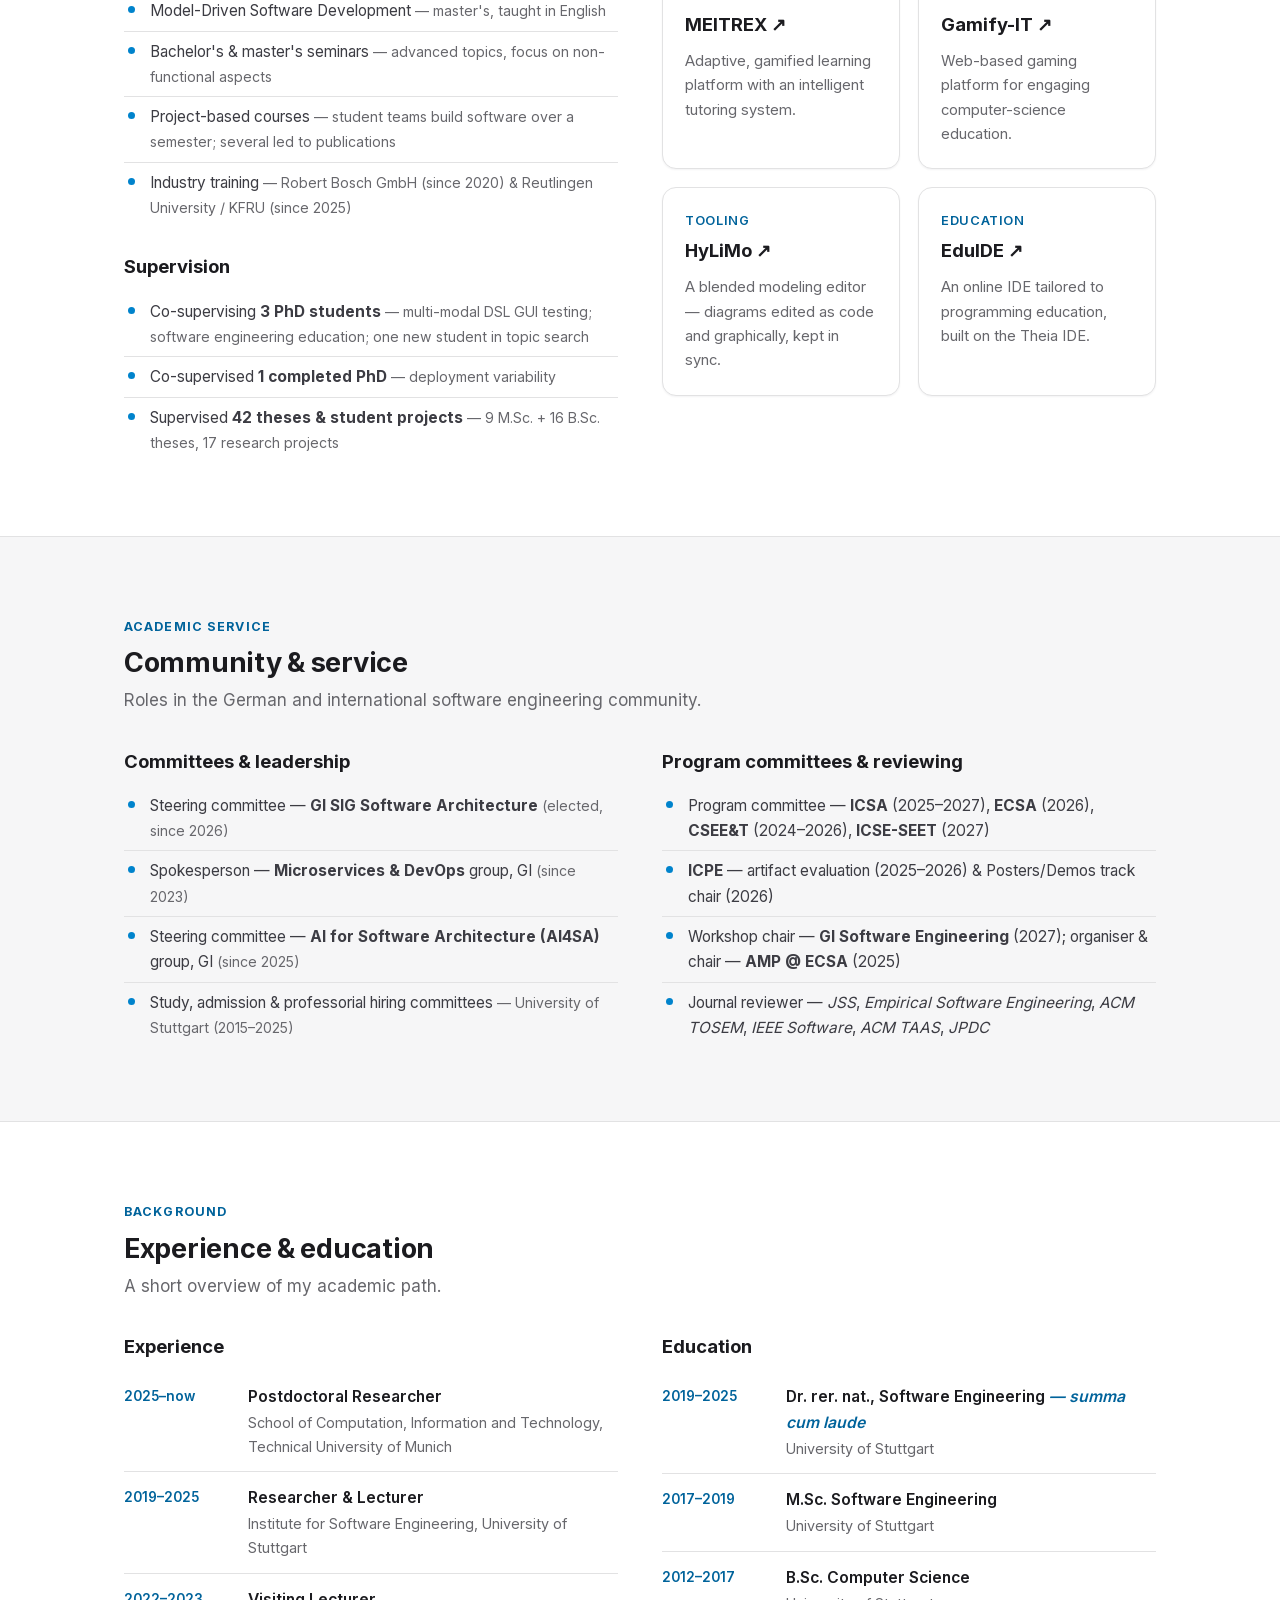
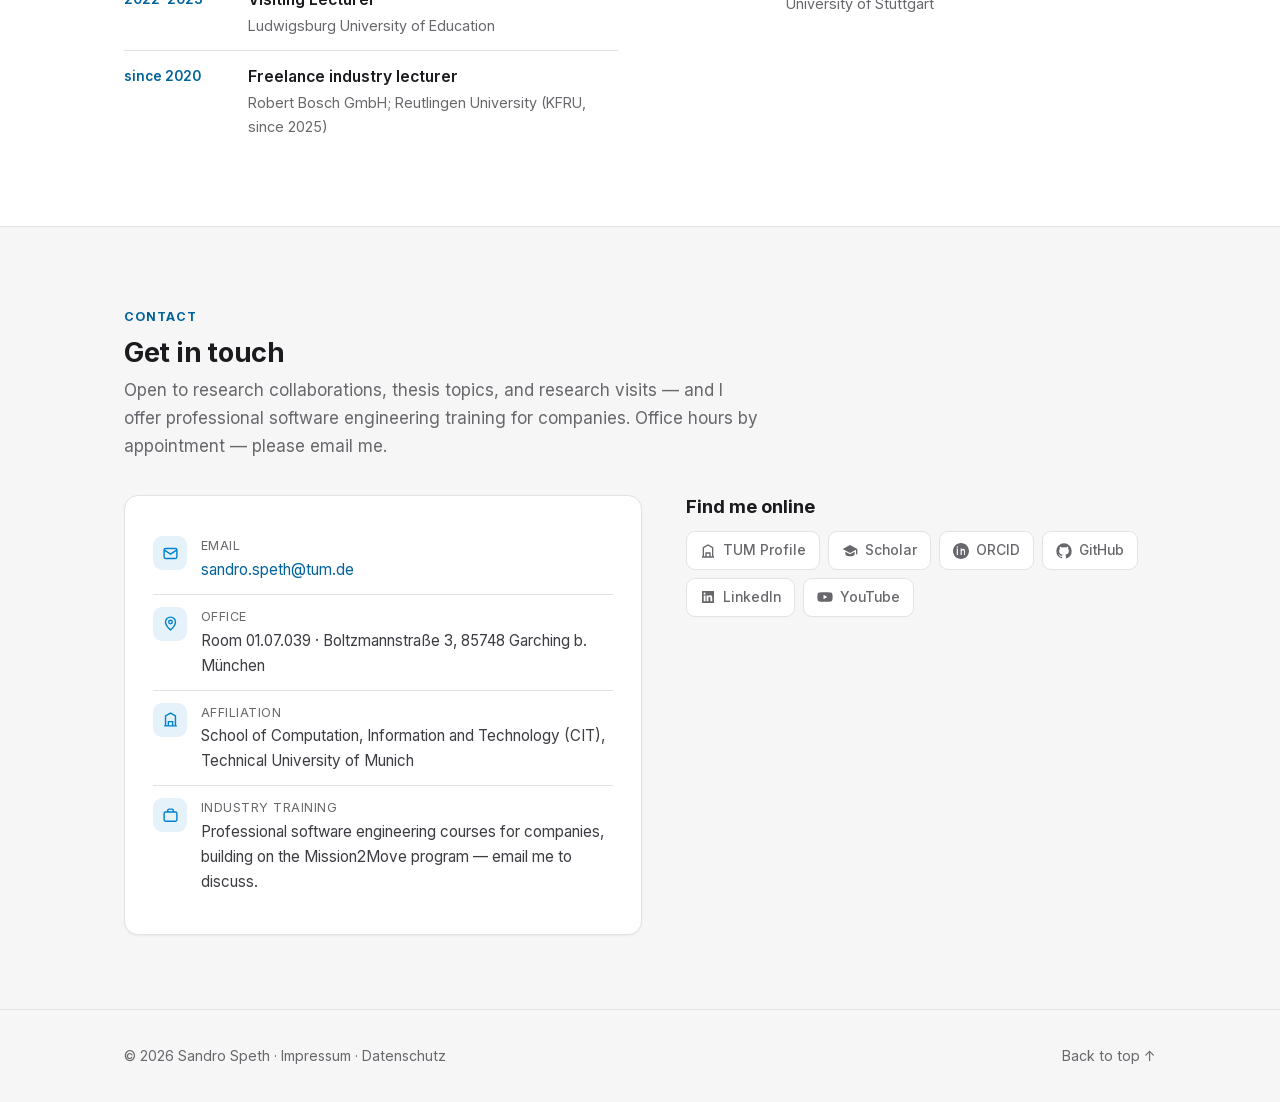
==== commit a49c1f40: "Update TUM affiliation and legal contact details - Experience: name the School of CIT instead of App" ====
--- a/index.html
+++ b/index.html
@@ -388,7 +388,7 @@
             <div class="tl-item">
               <div class="tl-date">2025–now</div>
               <div><div class="tl-role">Postdoctoral Researcher</div>
-                <div class="tl-place">Applied Education Technologies, Technical University of Munich</div></div>
+                <div class="tl-place">School of Computation, Information and Technology, Technical University of Munich</div></div>
             </div>
             <div class="tl-item">
               <div class="tl-date">2019–2025</div>
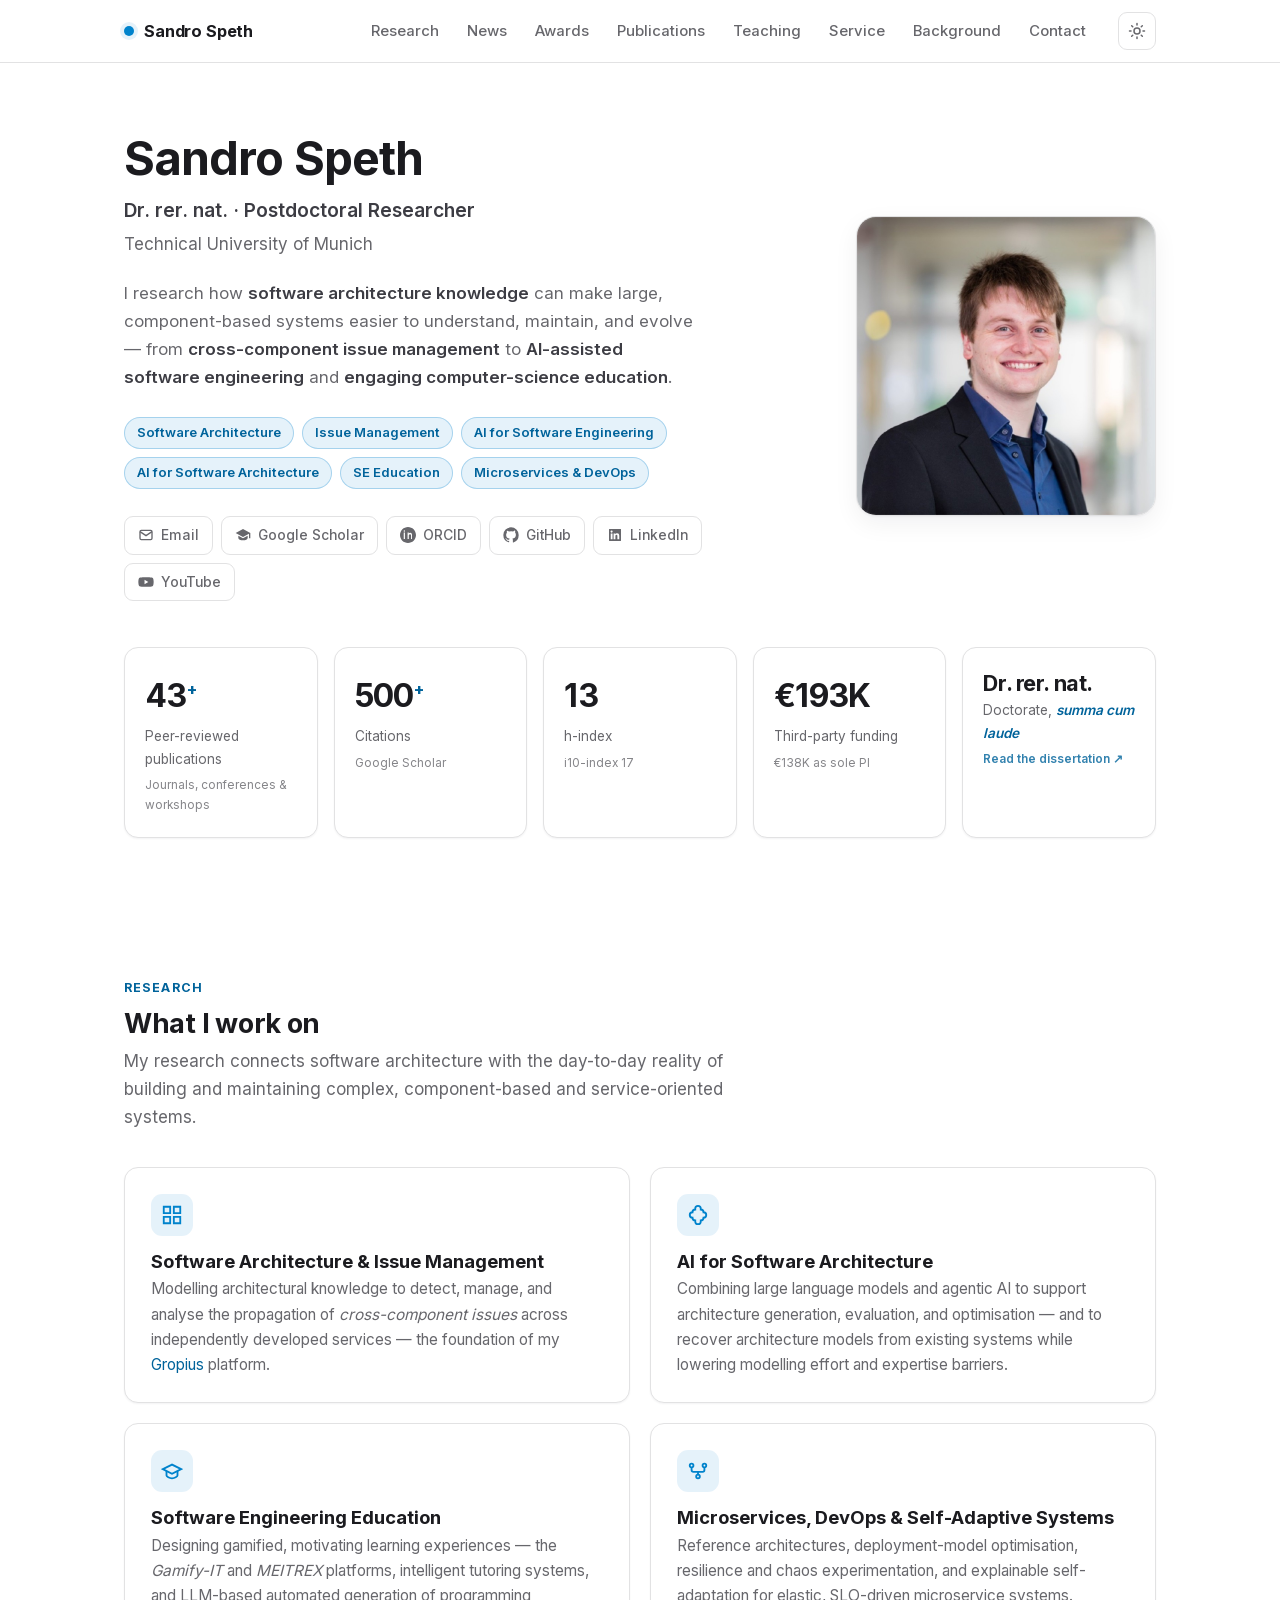
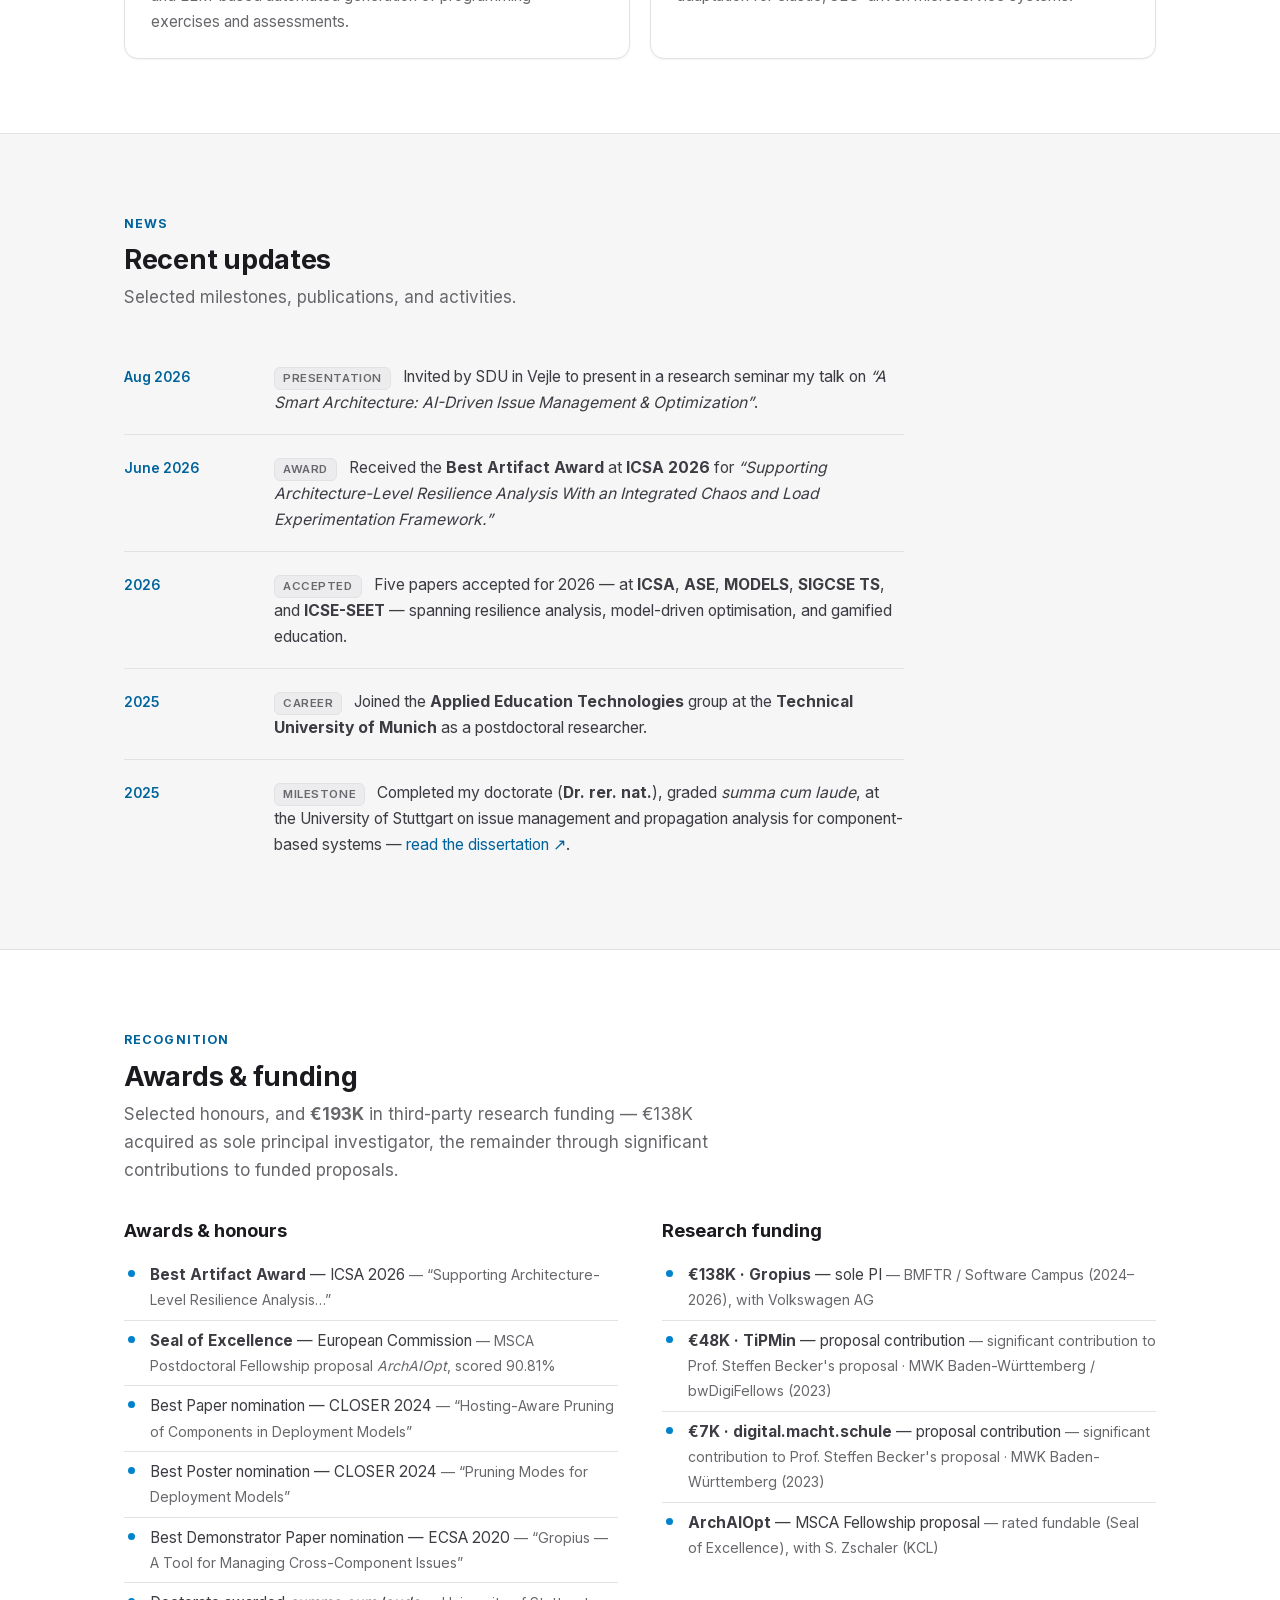
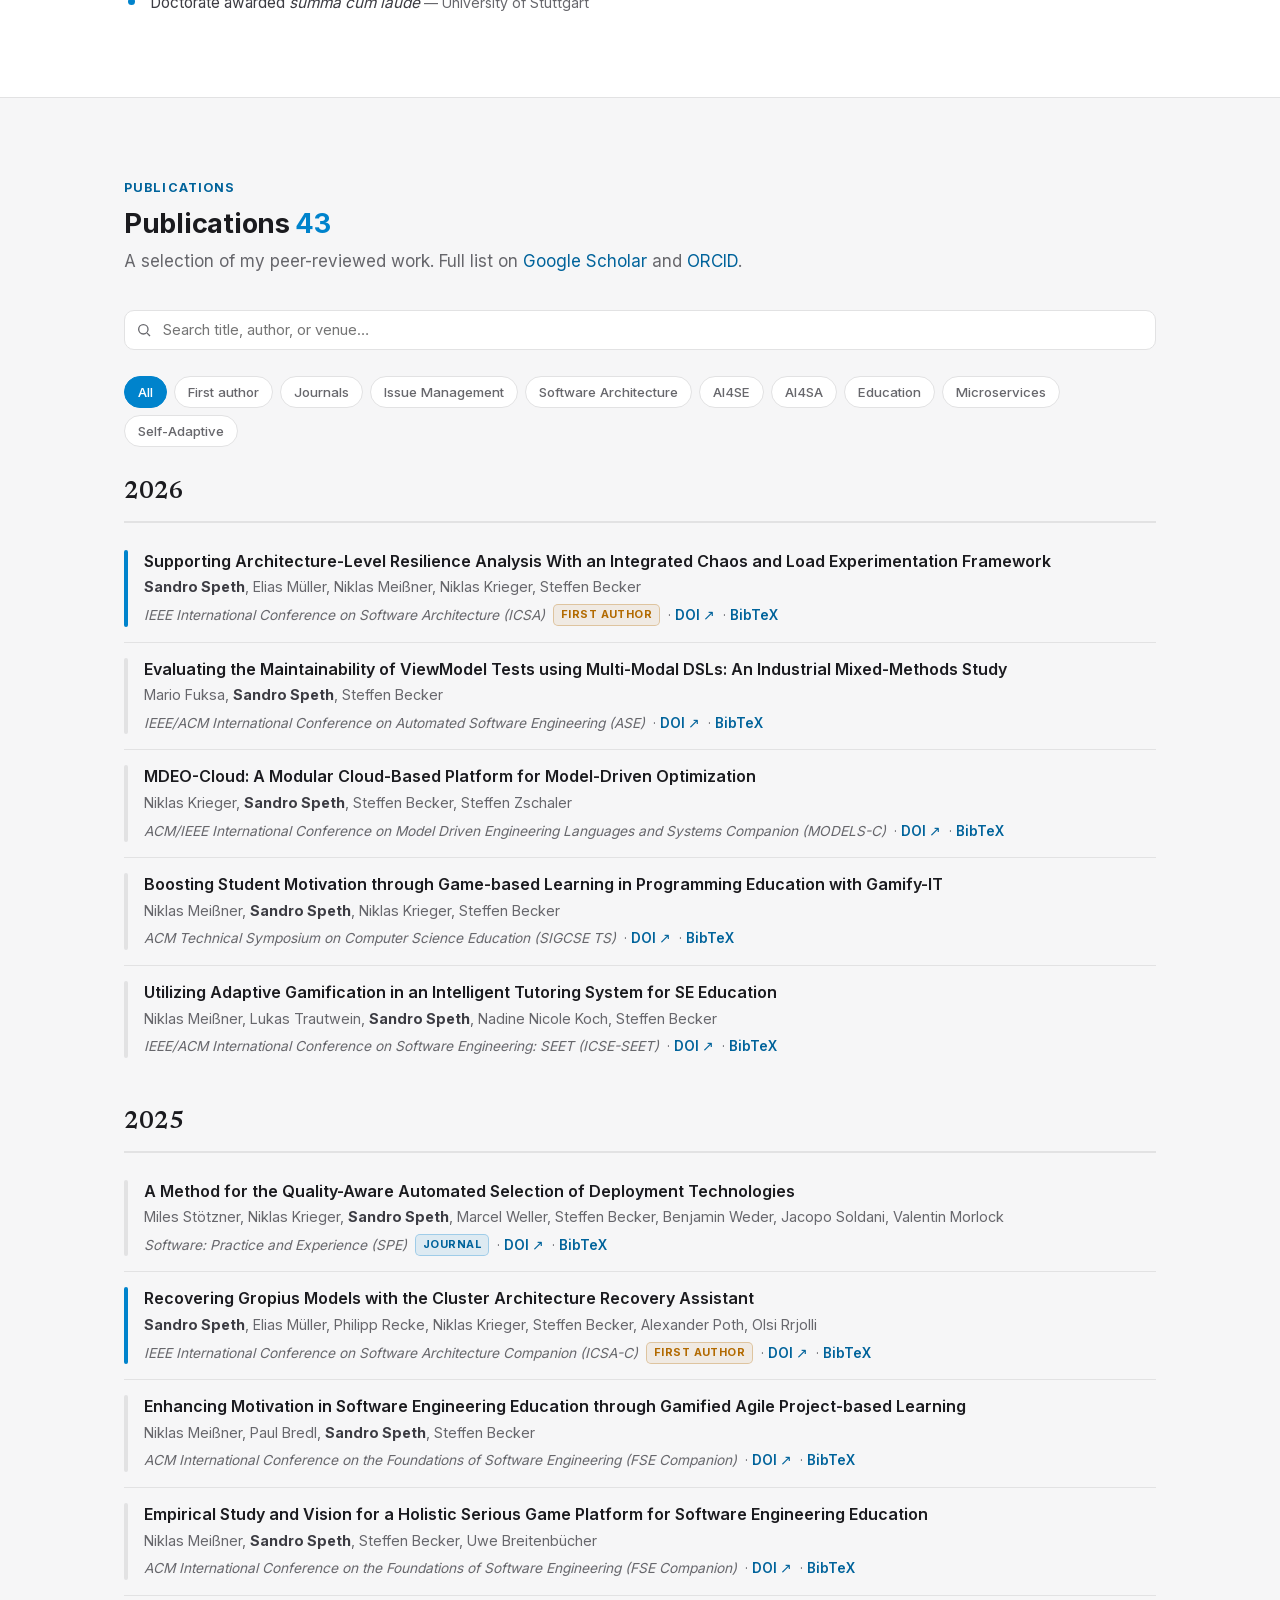
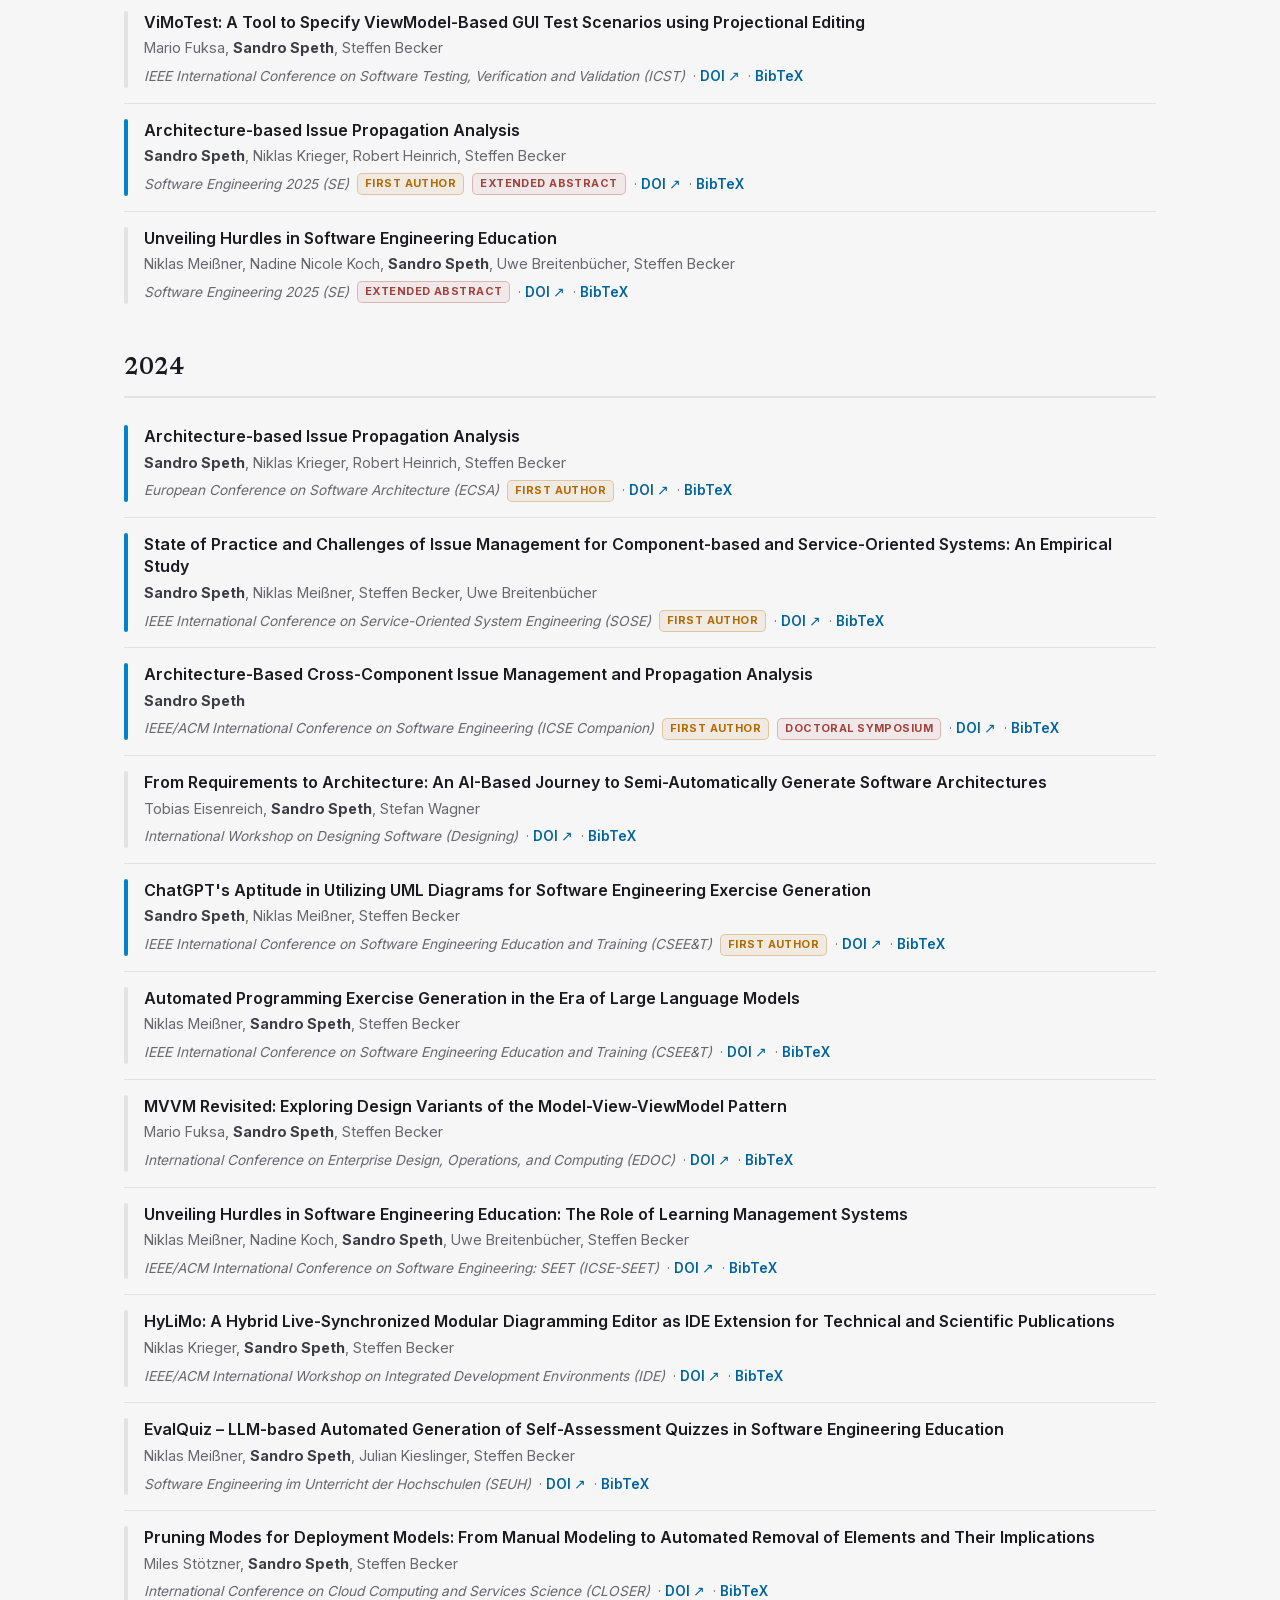
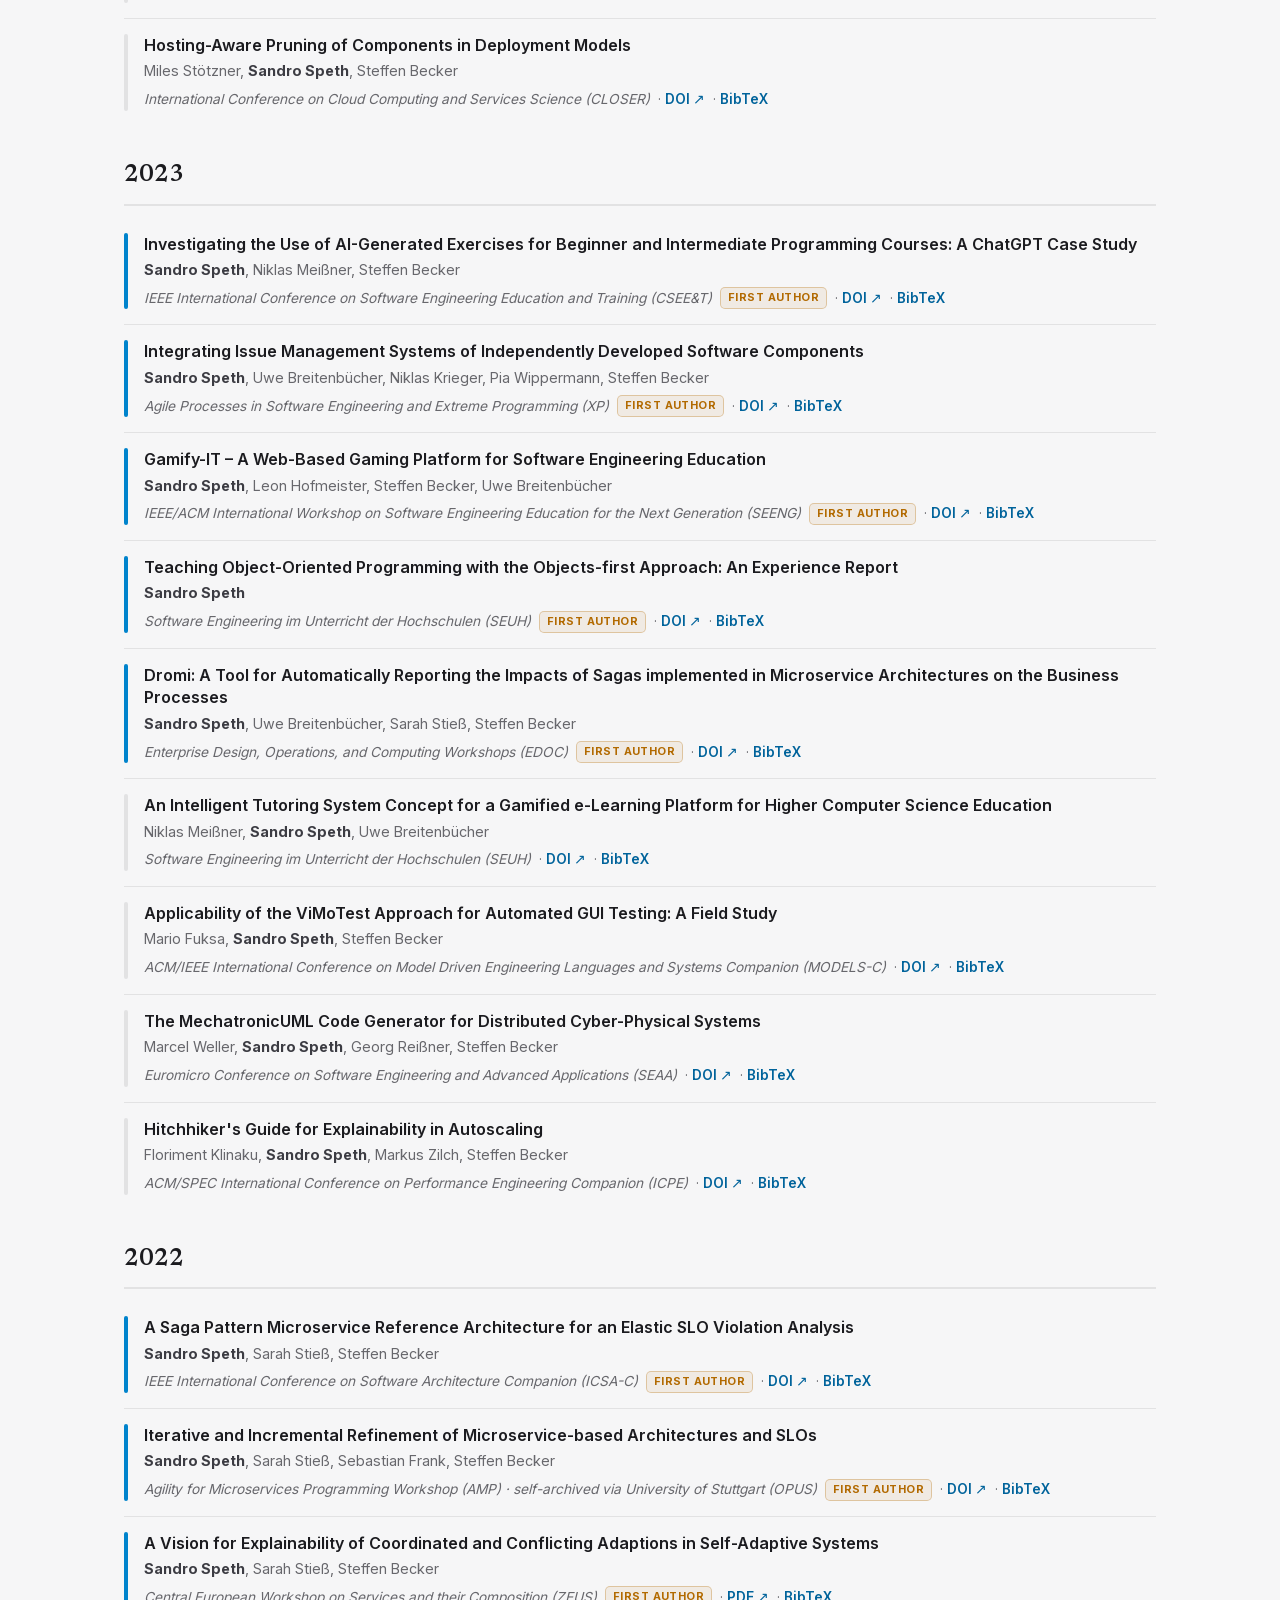
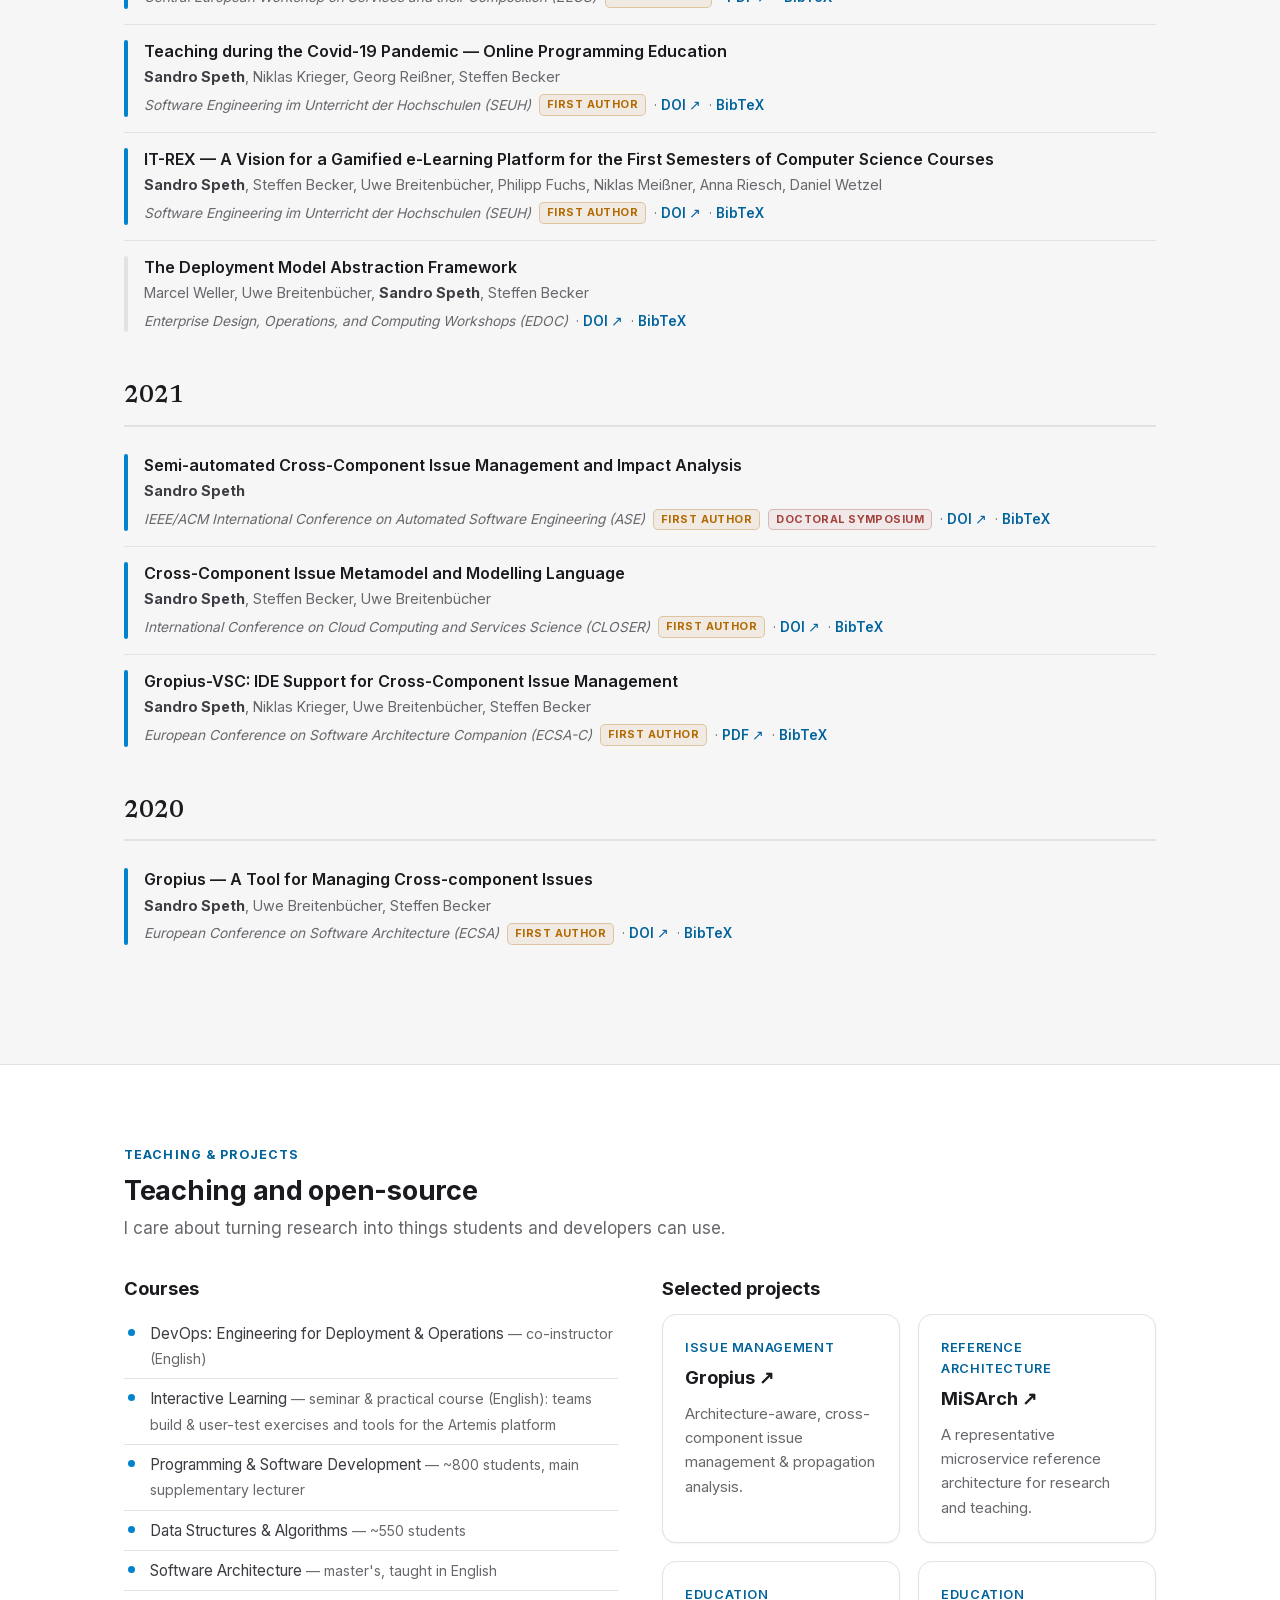
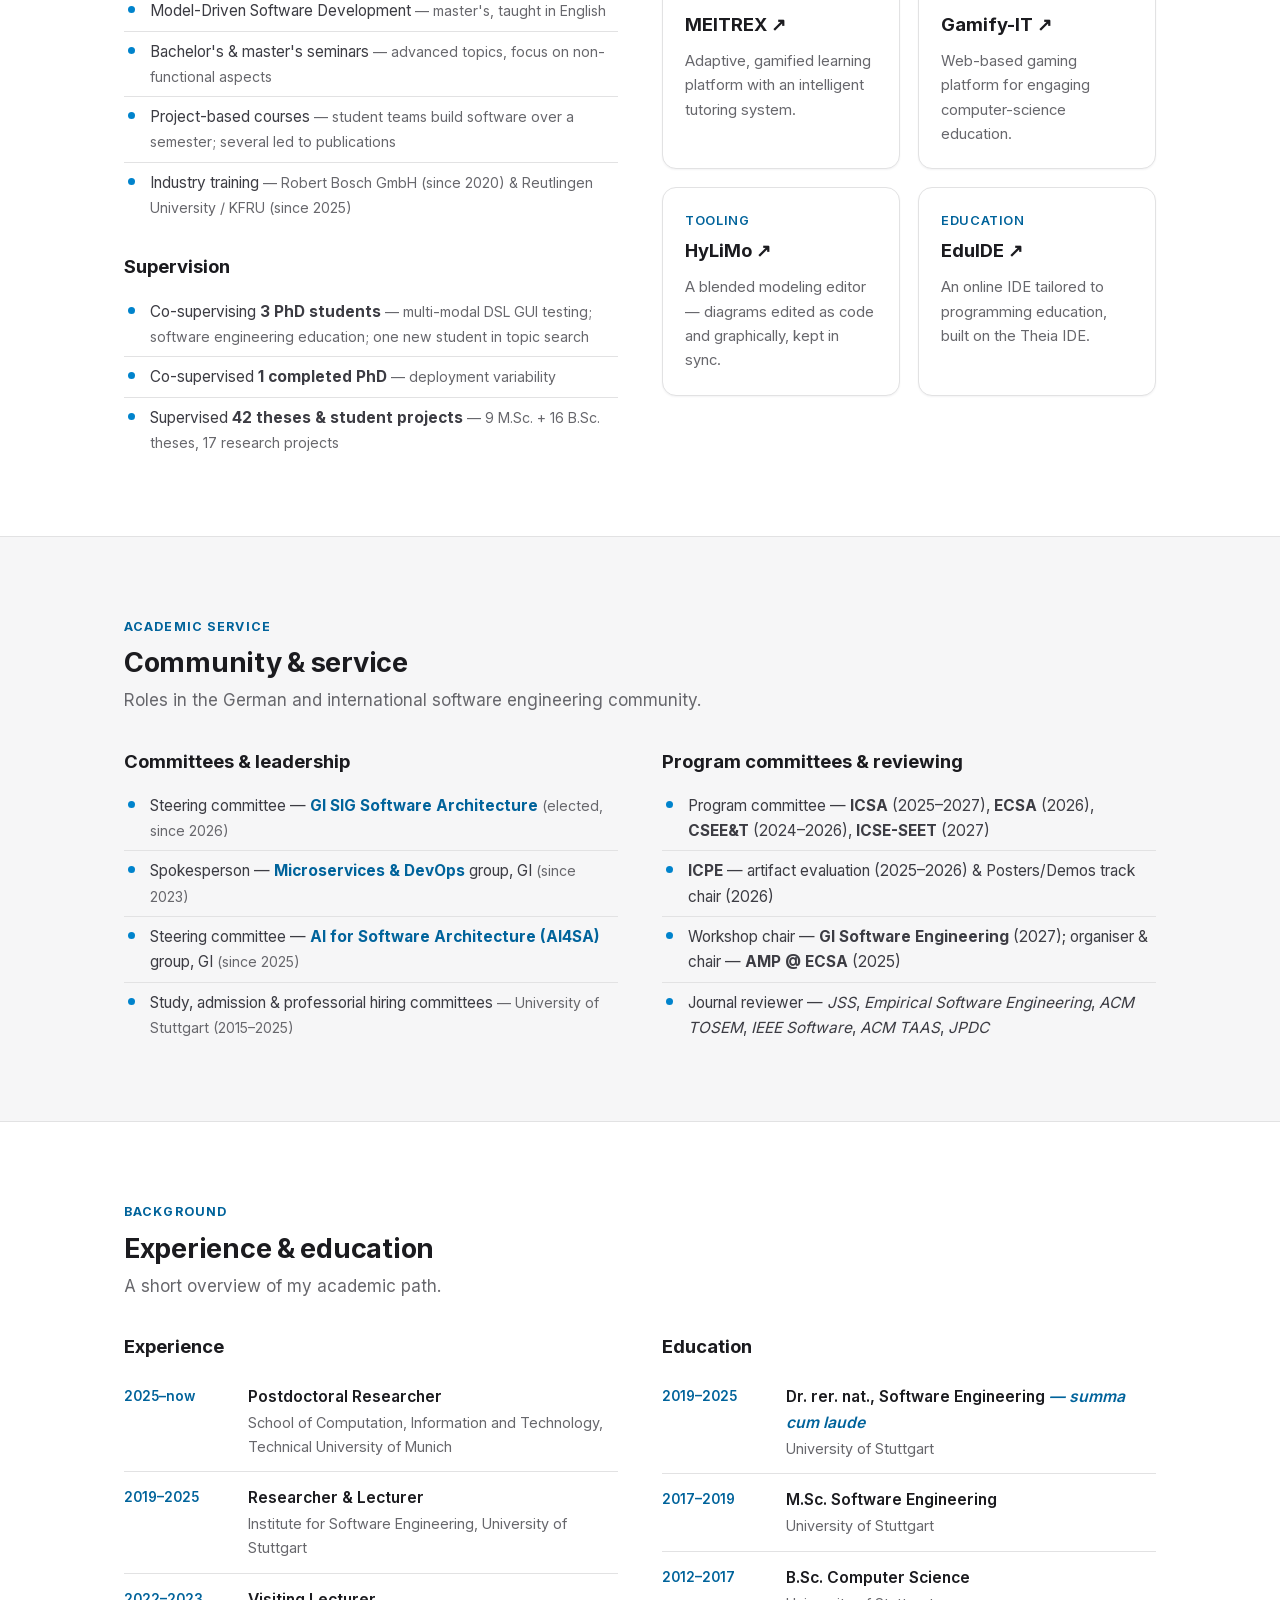
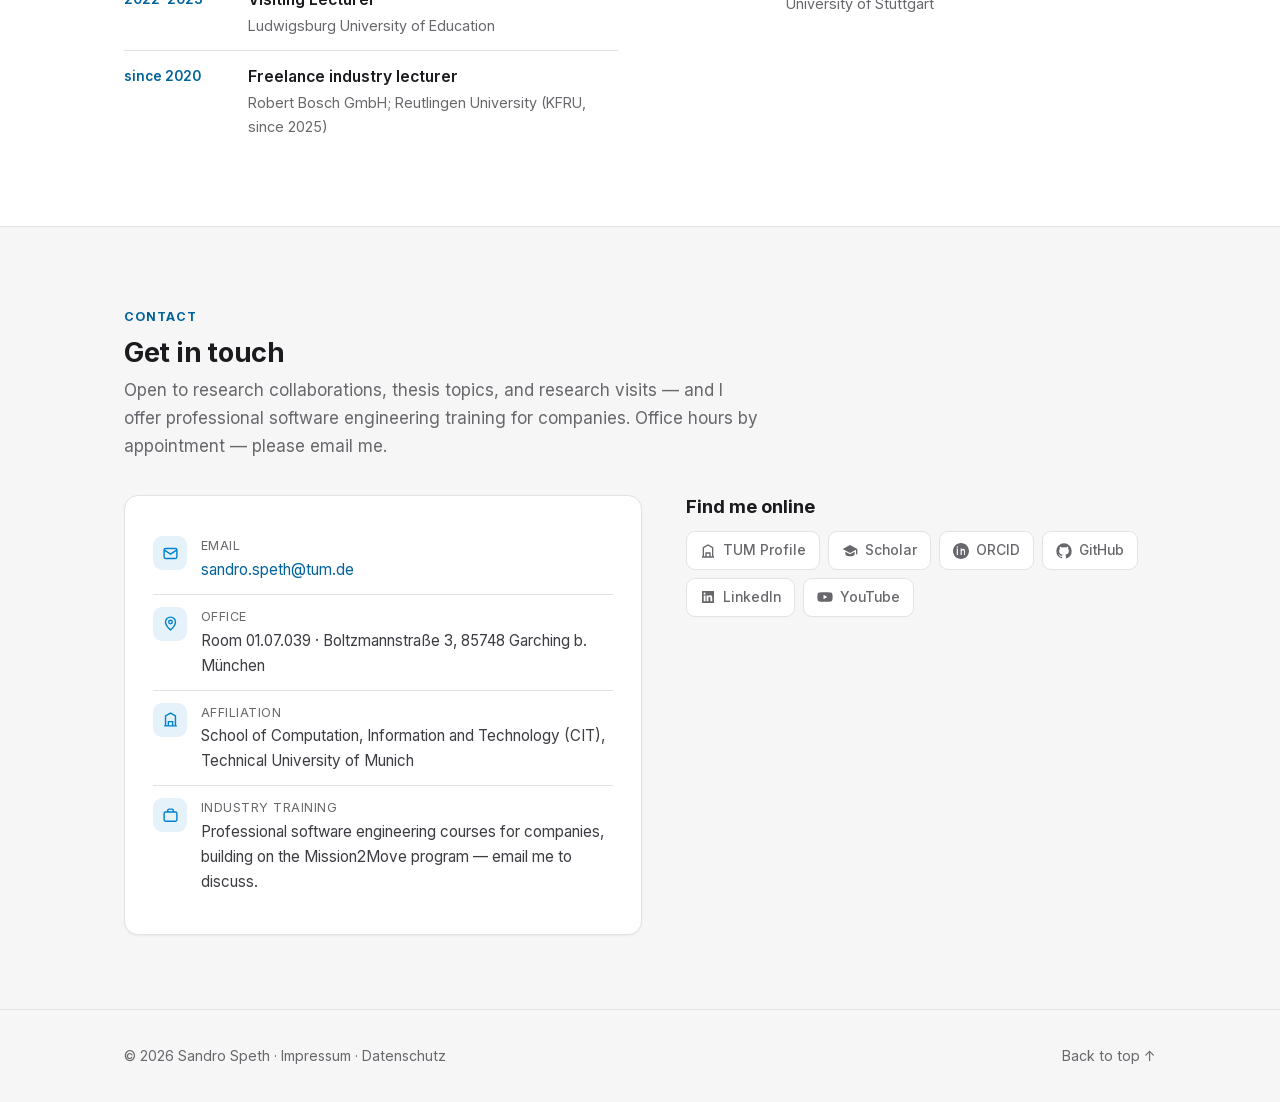
==== commit 4afe00f6: "Link GI SIG Software Architecture and its working groups Co-Authored-By: Claude Opus 5.5 <noreply@an" ====
--- a/index.html
+++ b/index.html
@@ -353,9 +353,9 @@
         <div class="list-block">
           <h3>Committees &amp; leadership</h3>
           <ul class="tick-list">
-            <li>Steering committee — <strong>GI SIG Software Architecture</strong> <span class="muted">(elected, since 2026)</span></li>
-            <li>Spokesperson — <strong>Microservices &amp; DevOps</strong> group, GI <span class="muted">(since 2023)</span></li>
-            <li>Steering committee — <strong>AI for Software Architecture (AI4SA)</strong> group, GI <span class="muted">(since 2025)</span></li>
+            <li>Steering committee — <strong><a href="https://fg-arc.gi.de/" target="_blank" rel="noopener">GI SIG Software Architecture</a></strong> <span class="muted">(elected, since 2026)</span></li>
+            <li>Spokesperson — <strong><a href="https://ak-msdo.gi.de/" target="_blank" rel="noopener">Microservices &amp; DevOps</a></strong> group, GI <span class="muted">(since 2023)</span></li>
+            <li>Steering committee — <strong><a href="https://ak-ai4sa.gi.de/" target="_blank" rel="noopener">AI for Software Architecture (AI4SA)</a></strong> group, GI <span class="muted">(since 2025)</span></li>
             <li>Study, admission &amp; professorial hiring committees <span class="muted">— University of Stuttgart (2015–2025)</span></li>
           </ul>
         </div>
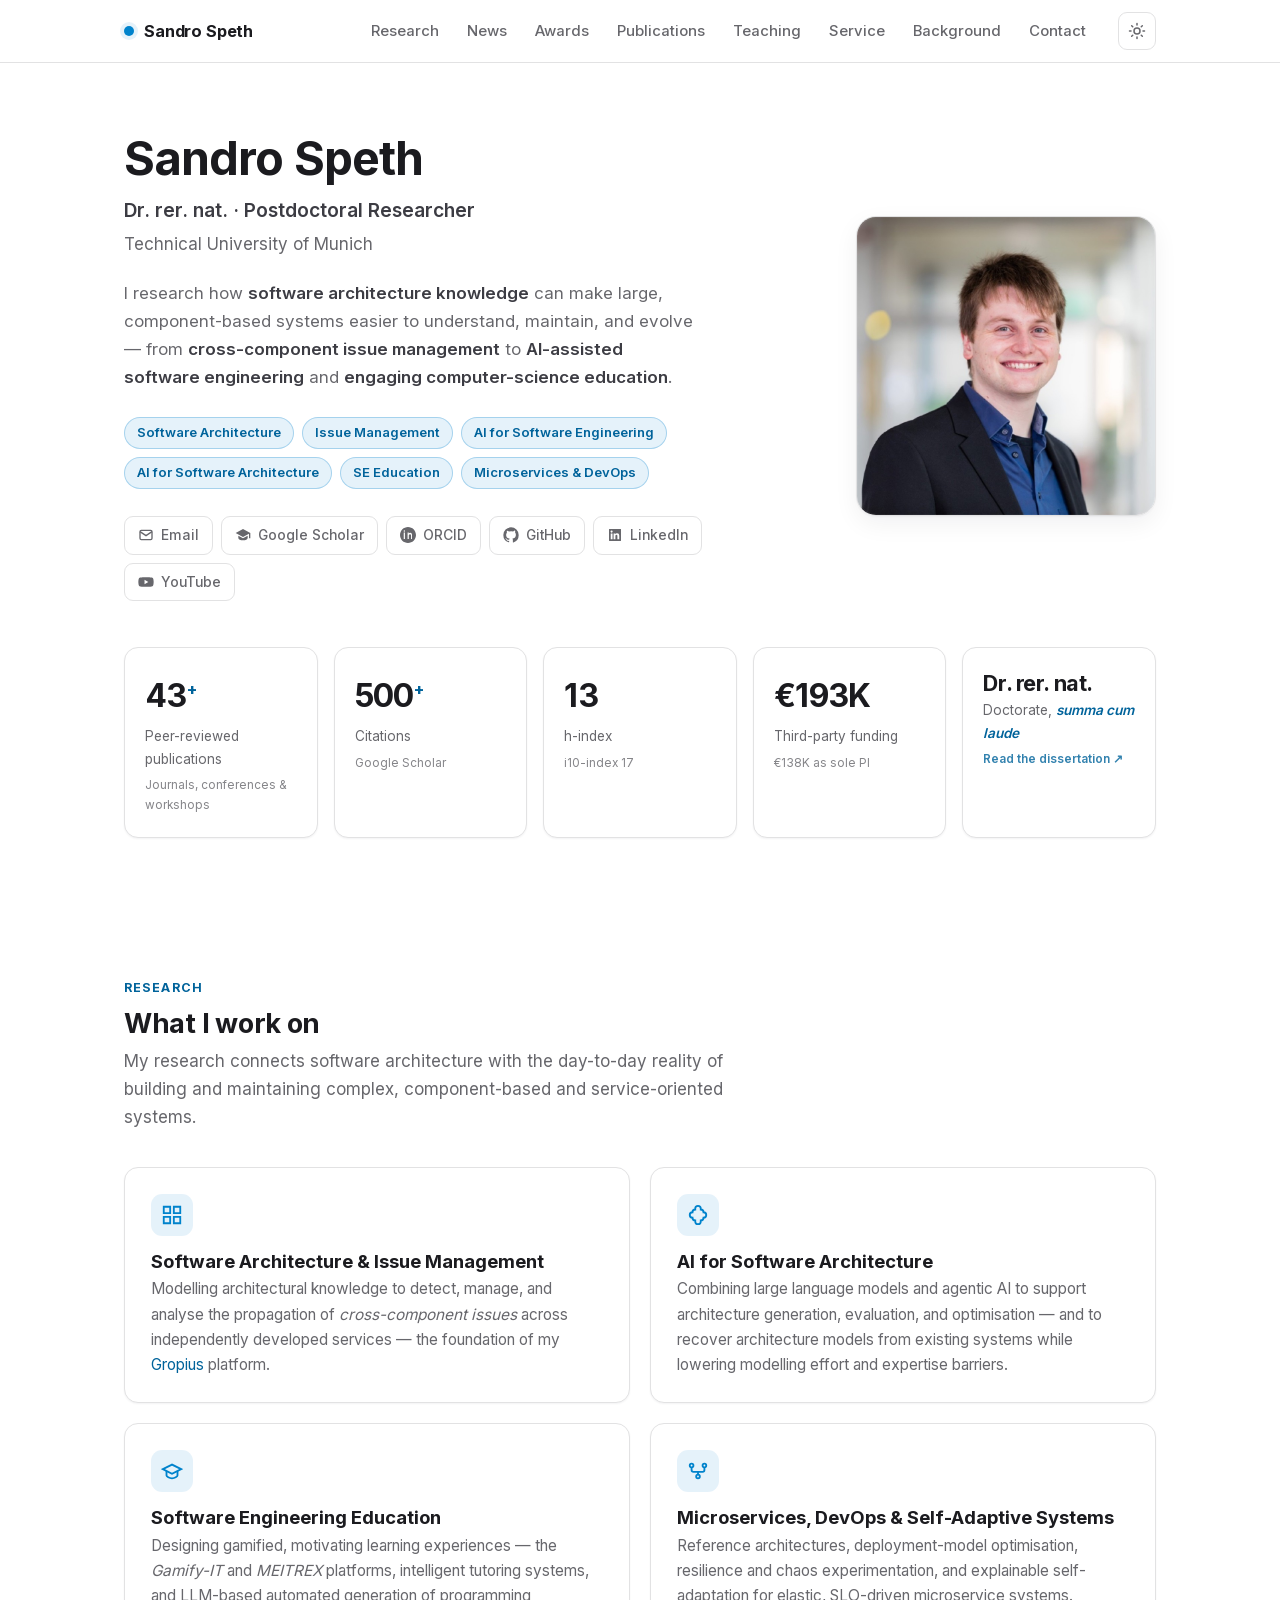
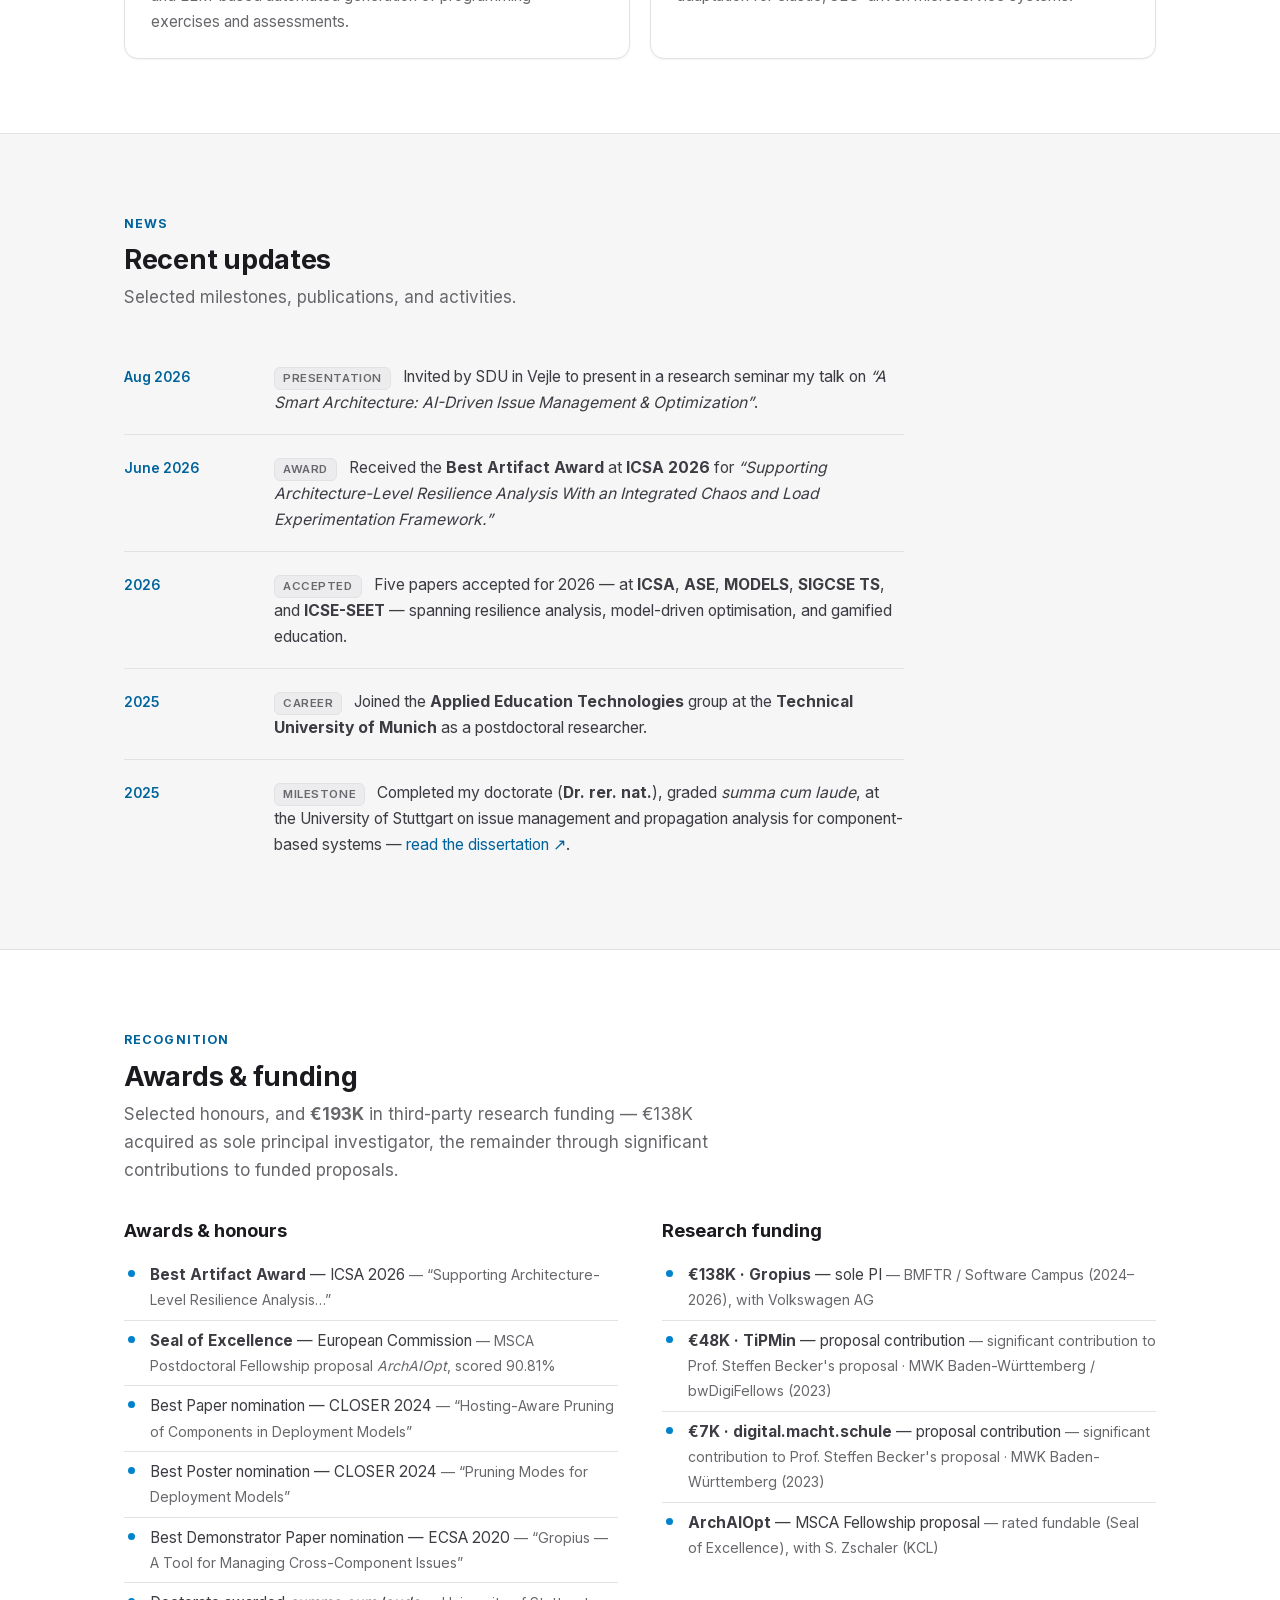
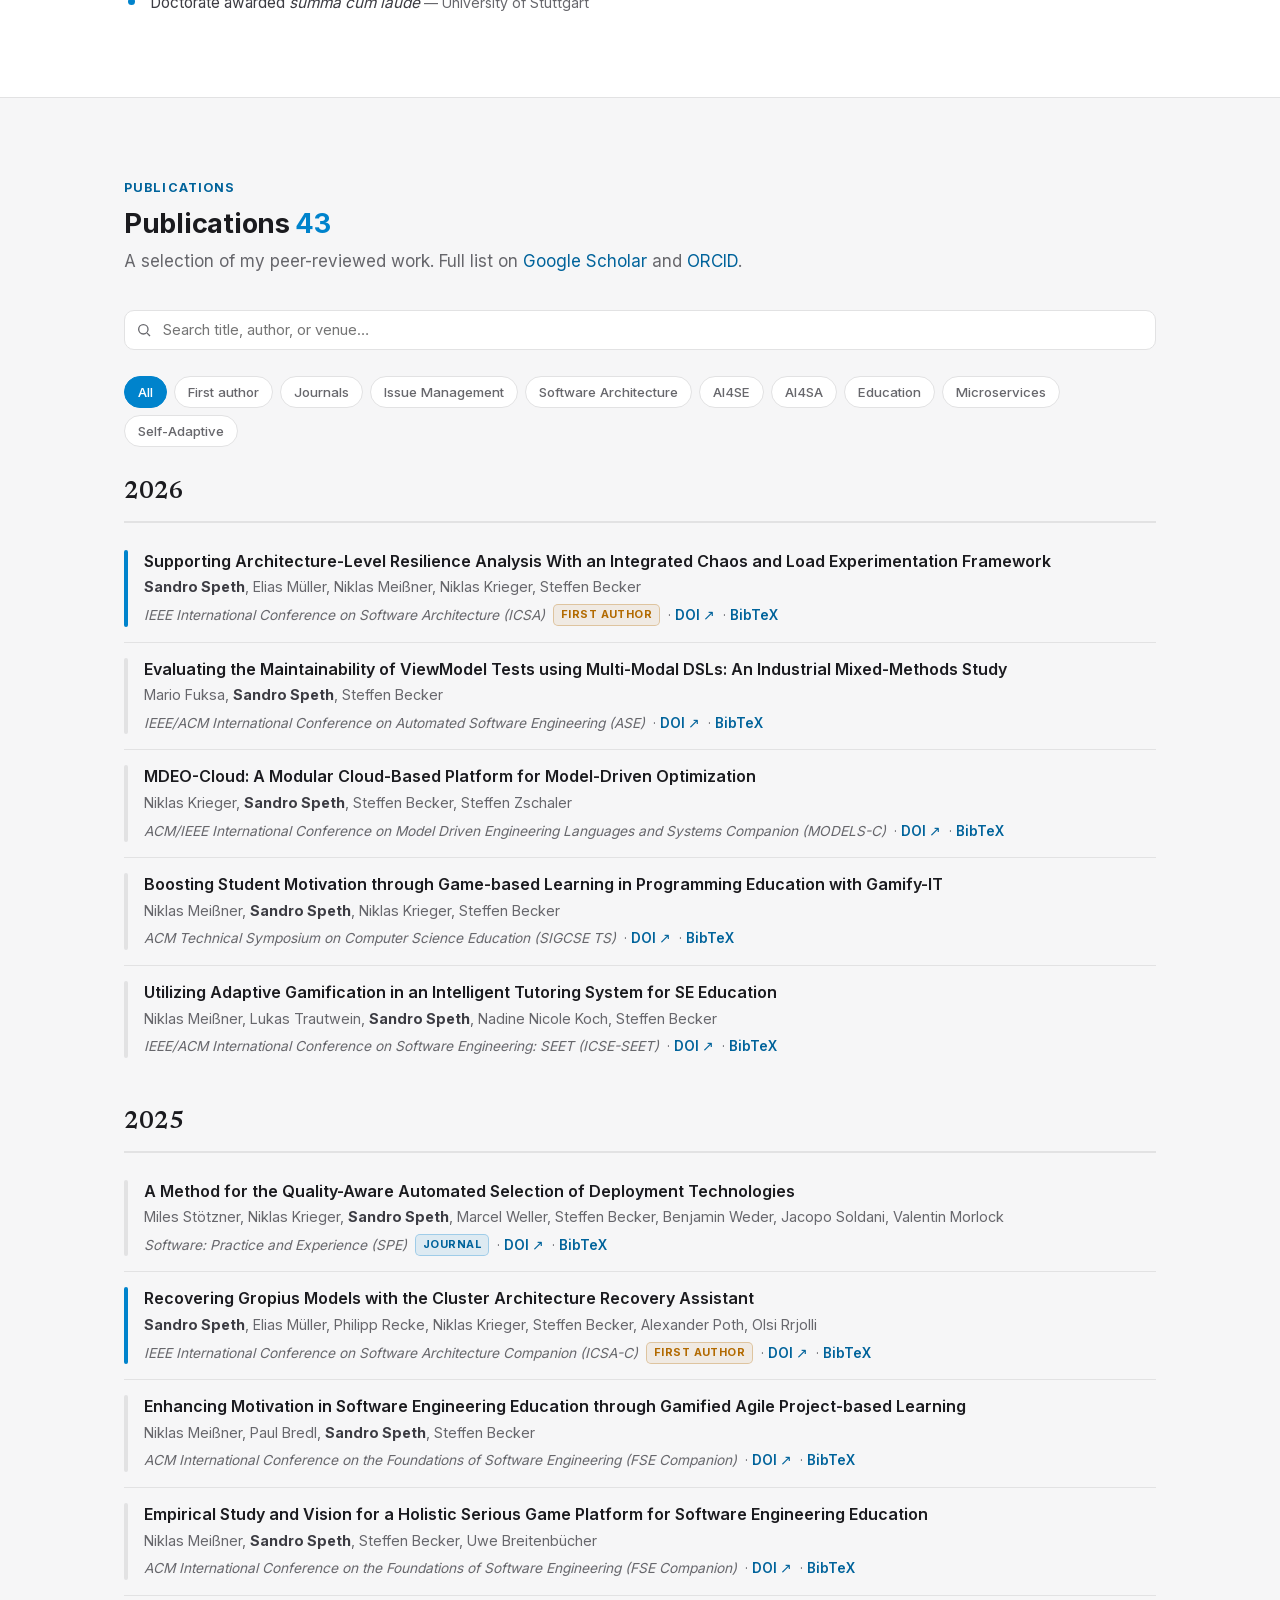
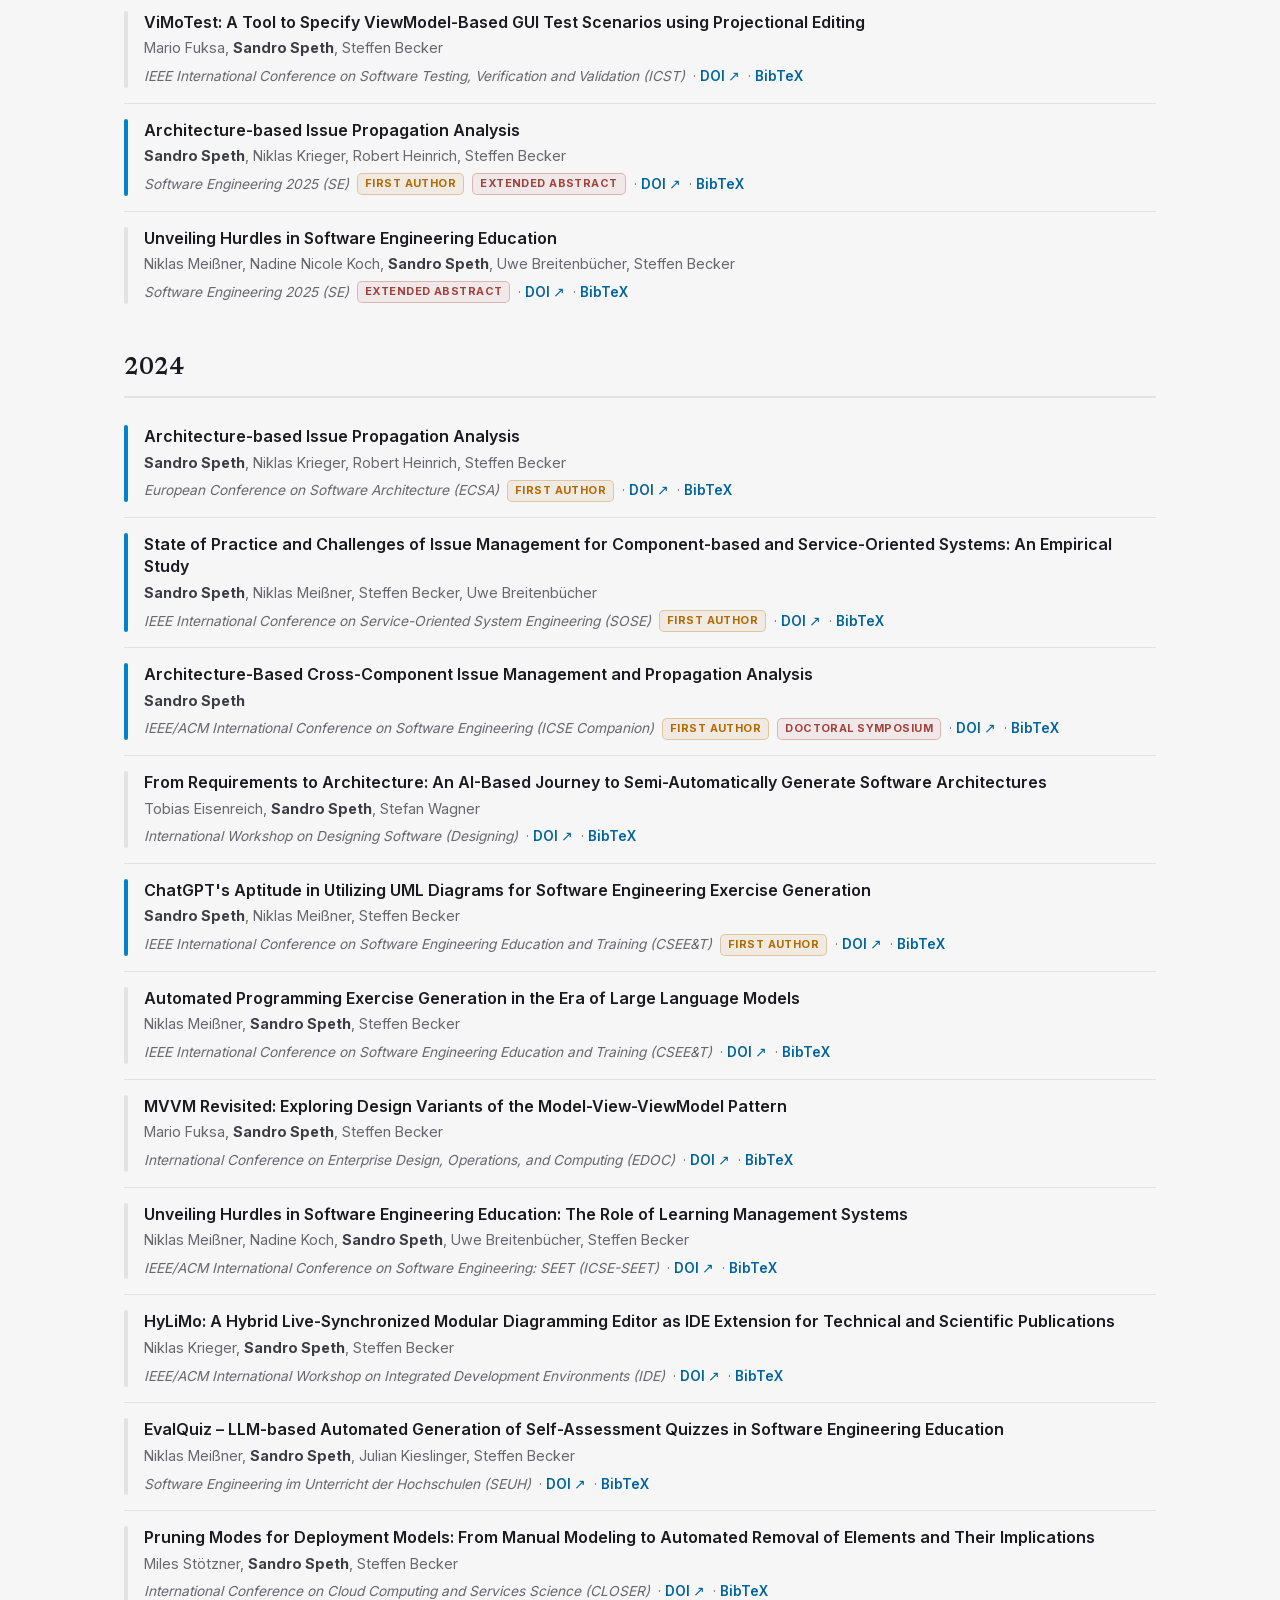
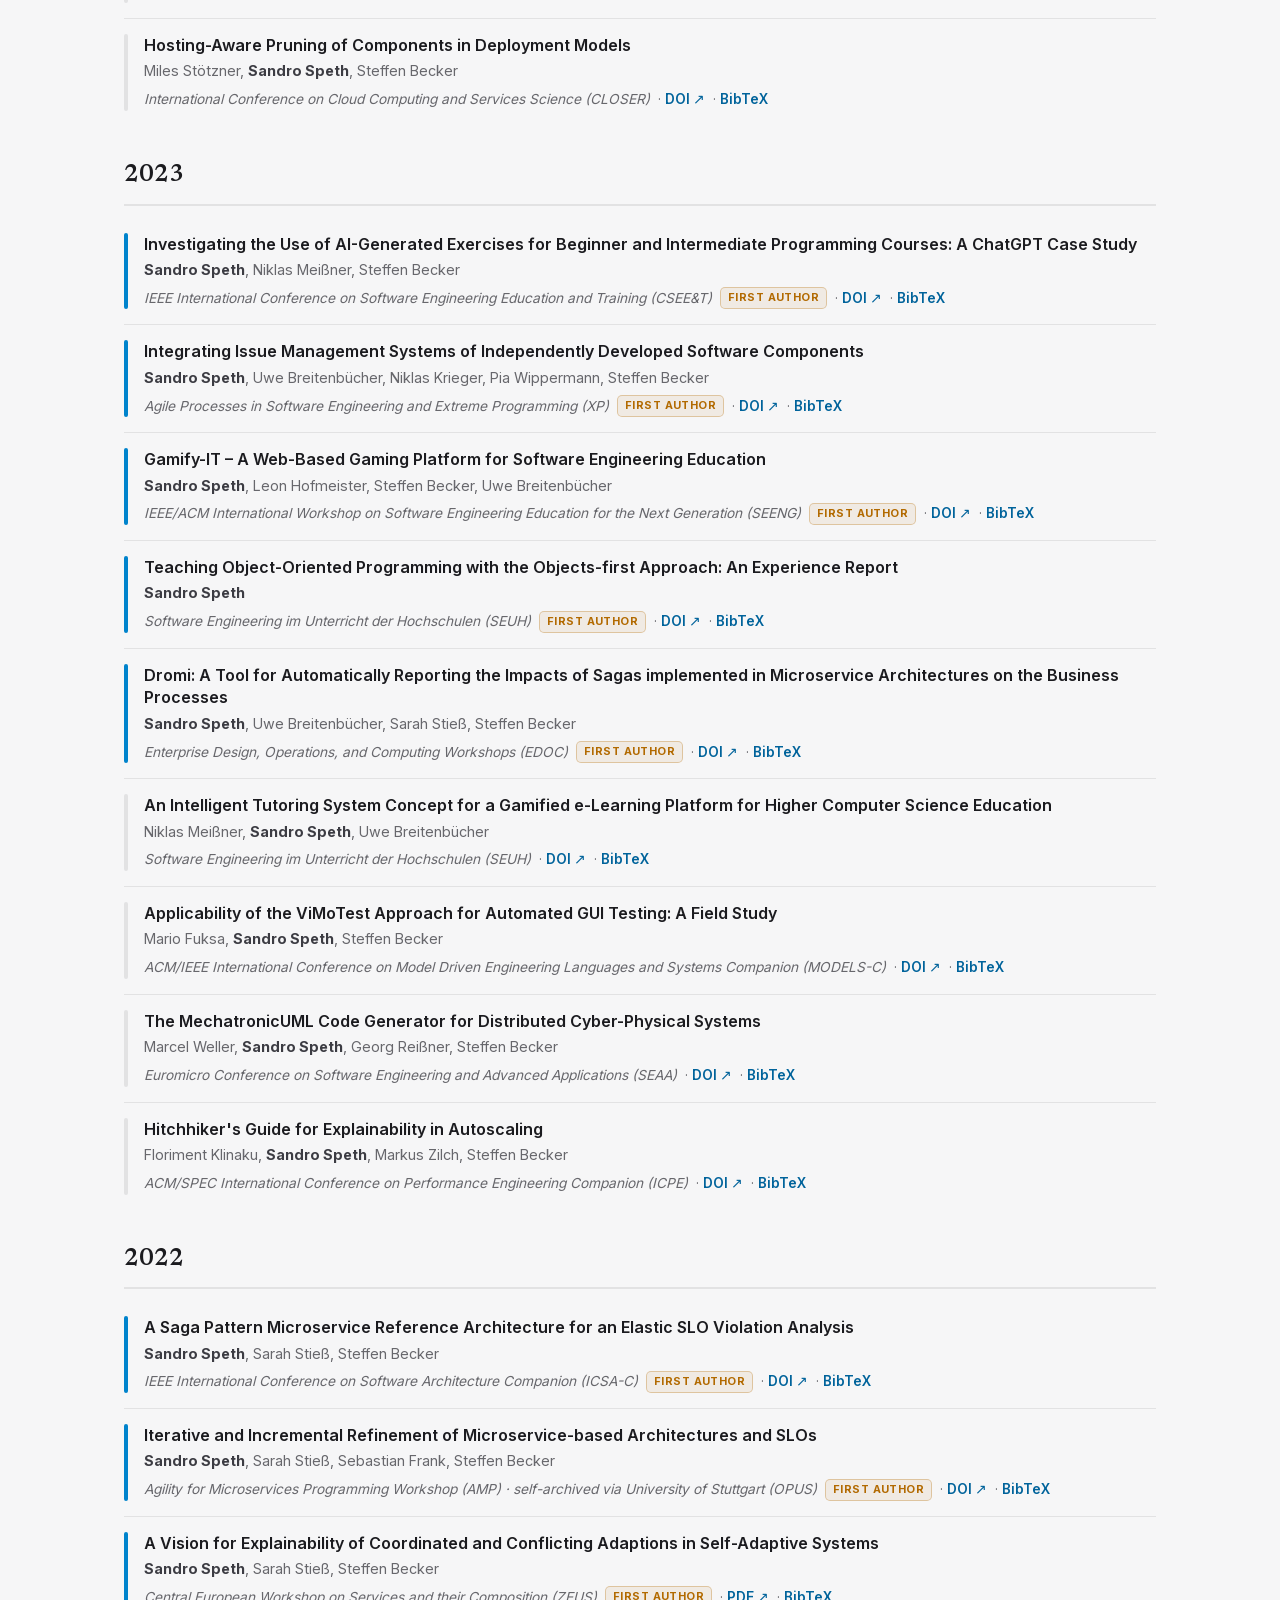
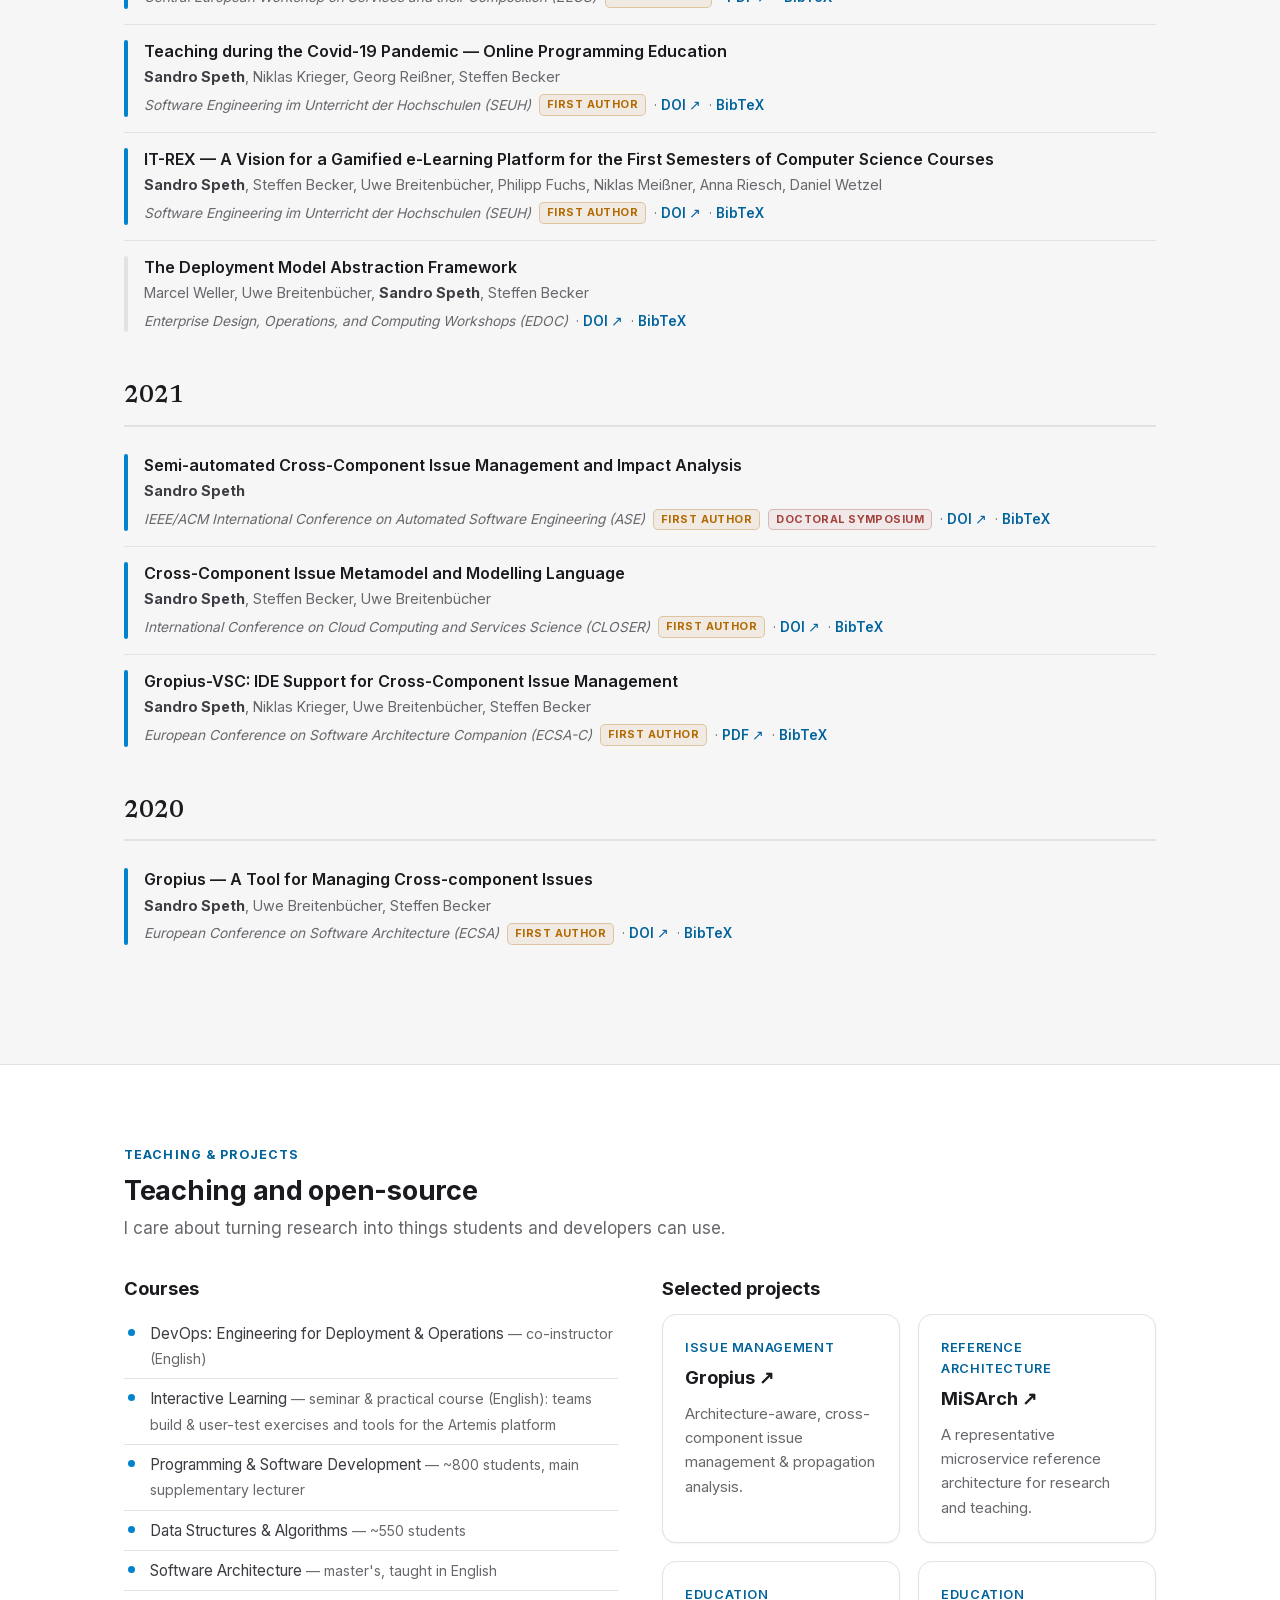
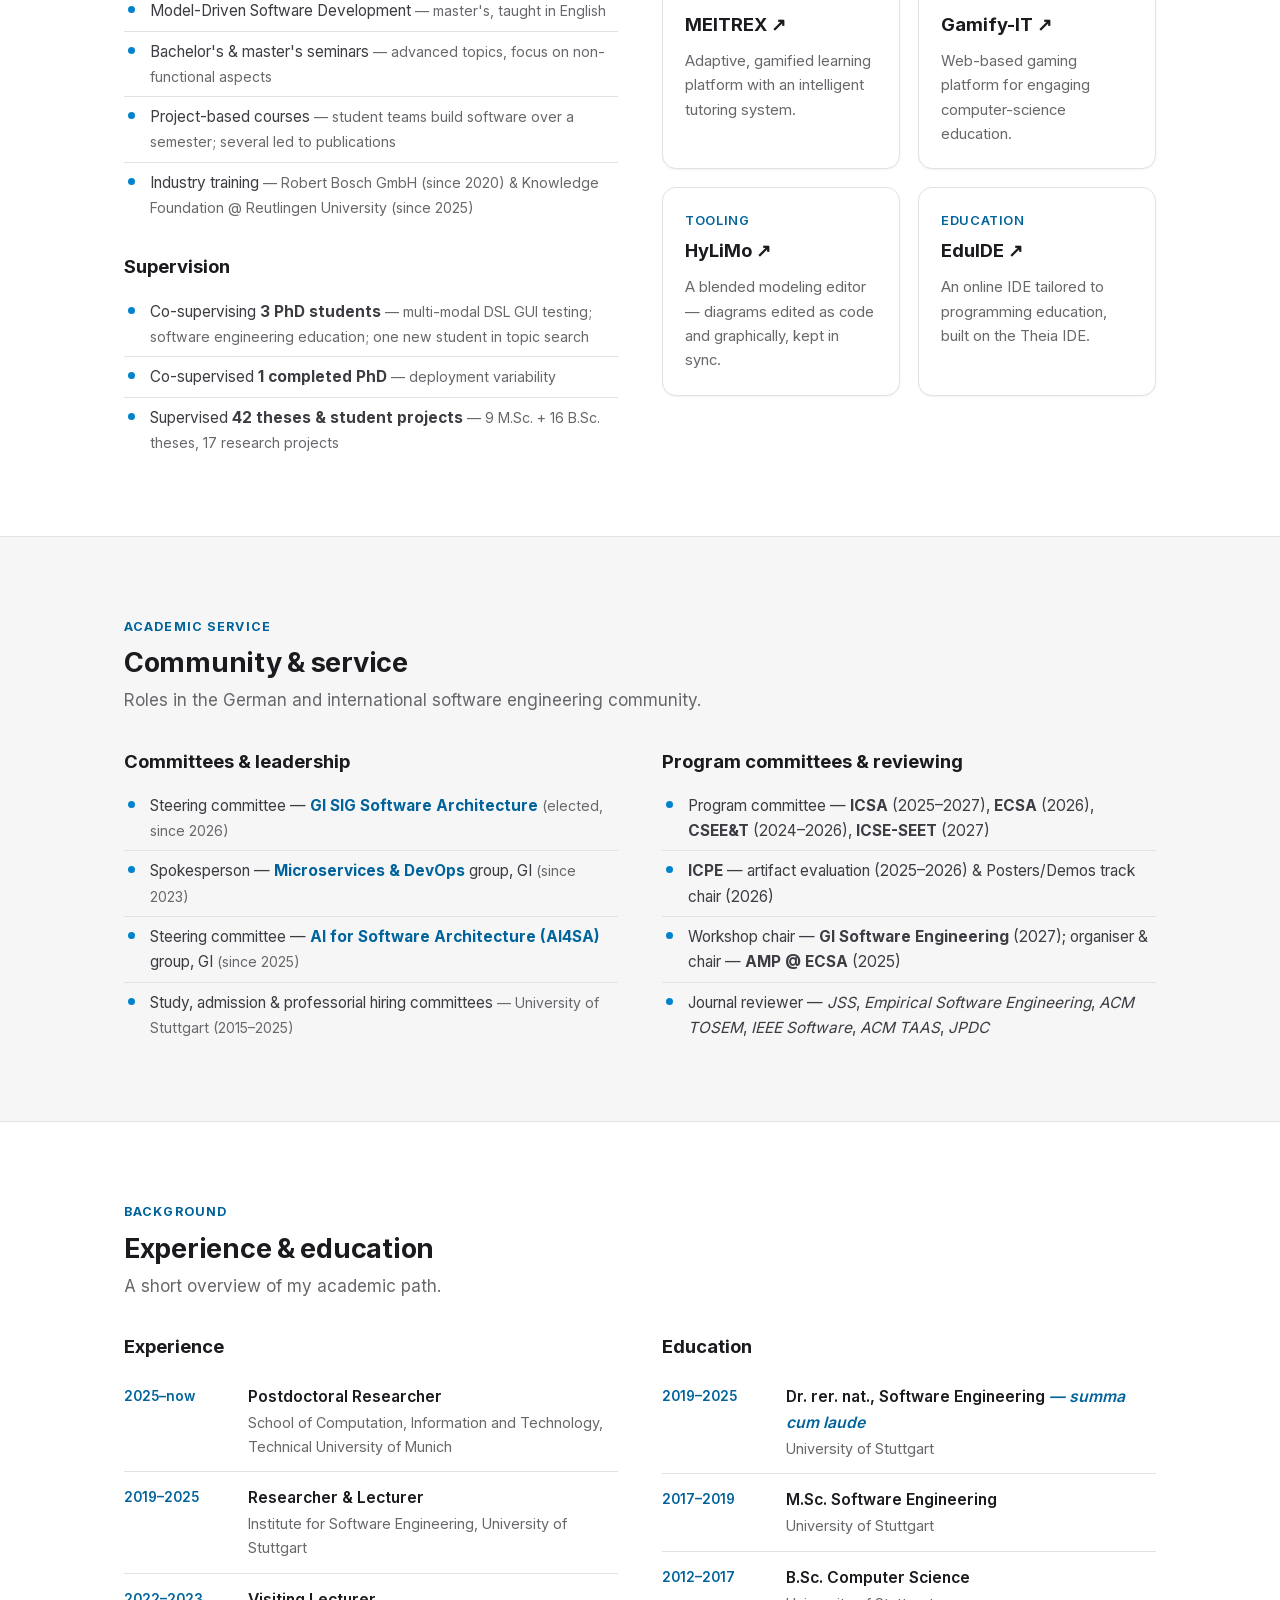
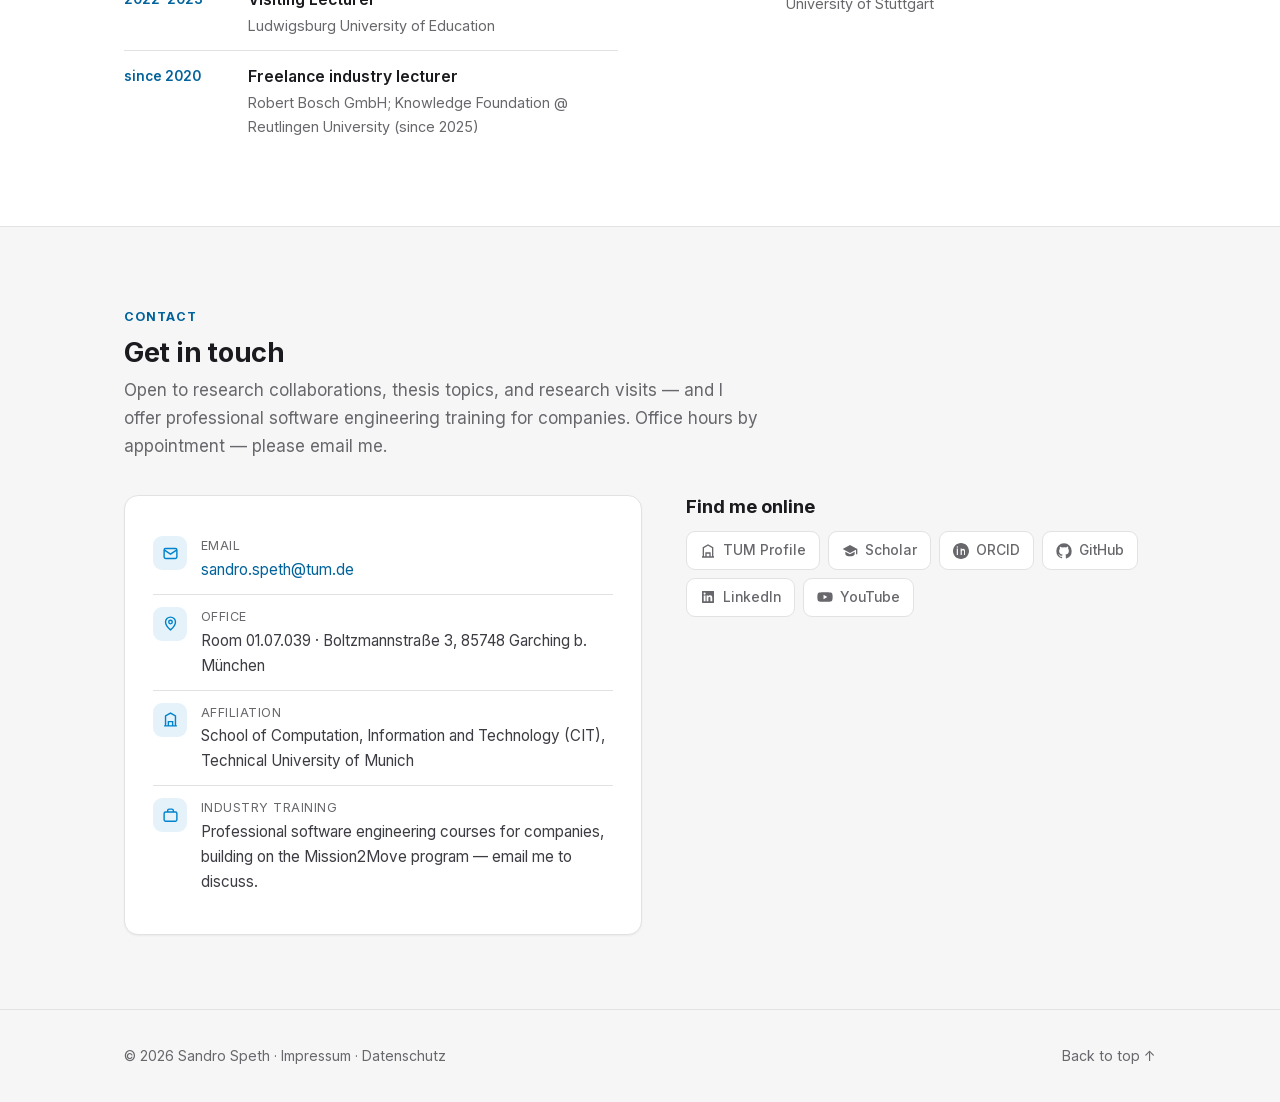
==== commit c10e90cb: "Rename KFRU to Knowledge Foundation @ Reutlingen University Co-Authored-By: Claude Opus 5.5 <noreply" ====
--- a/index.html
+++ b/index.html
@@ -289,7 +289,7 @@
               <li>Model-Driven Software Development <span class="muted">— master's, taught in English</span></li>
               <li>Bachelor's &amp; master's seminars <span class="muted">— advanced topics, focus on non-functional aspects</span></li>
               <li>Project-based courses <span class="muted">— student teams build software over a semester; several led to publications</span></li>
-              <li>Industry training <span class="muted">— Robert Bosch GmbH (since 2020) &amp; Reutlingen University / KFRU (since 2025)</span></li>
+              <li>Industry training <span class="muted">— Robert Bosch GmbH (since 2020) &amp; Knowledge Foundation @ Reutlingen University (since 2025)</span></li>
             </ul>
           </div>
           <div class="list-block" style="margin-top: 28px">
@@ -403,7 +403,7 @@
             <div class="tl-item">
               <div class="tl-date">since 2020</div>
               <div><div class="tl-role">Freelance industry lecturer</div>
-                <div class="tl-place">Robert Bosch GmbH; Reutlingen University (KFRU, since 2025)</div></div>
+                <div class="tl-place">Robert Bosch GmbH; Knowledge Foundation @ Reutlingen University (since 2025)</div></div>
             </div>
           </div>
         </div>
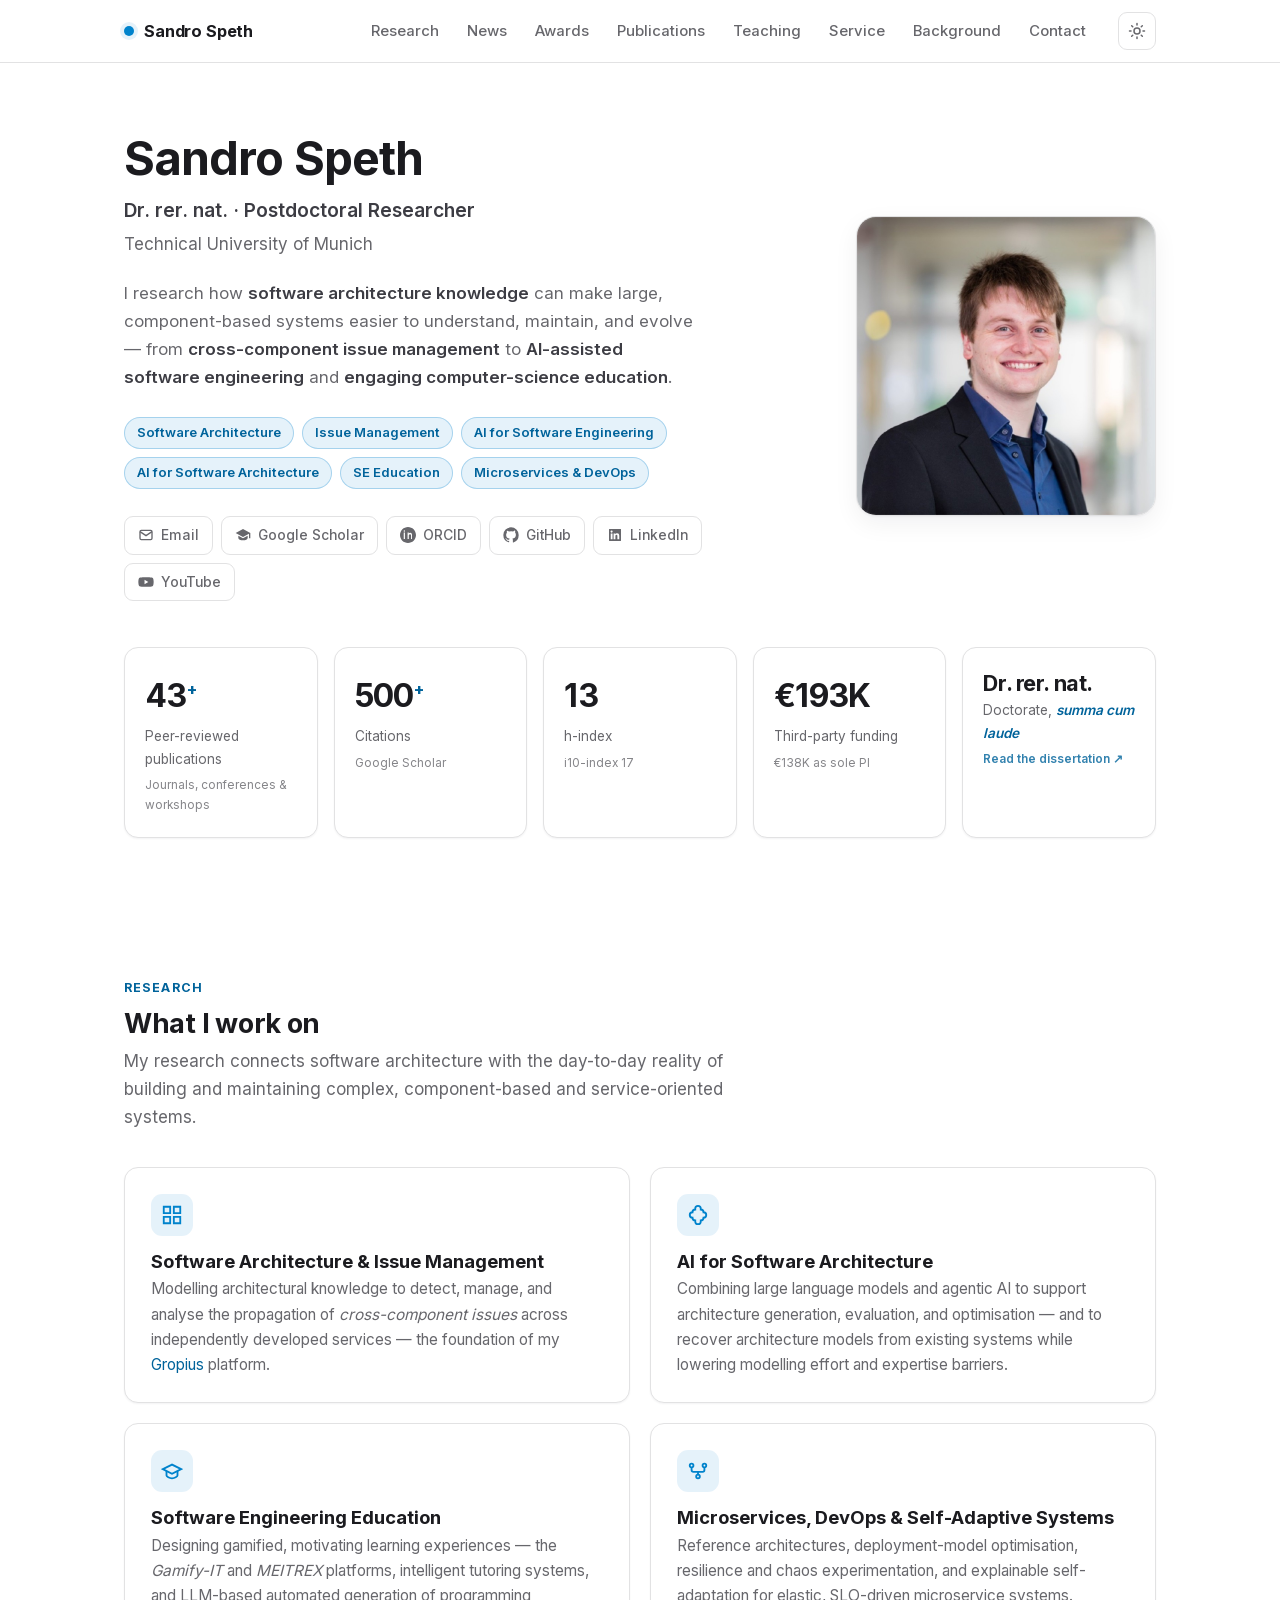
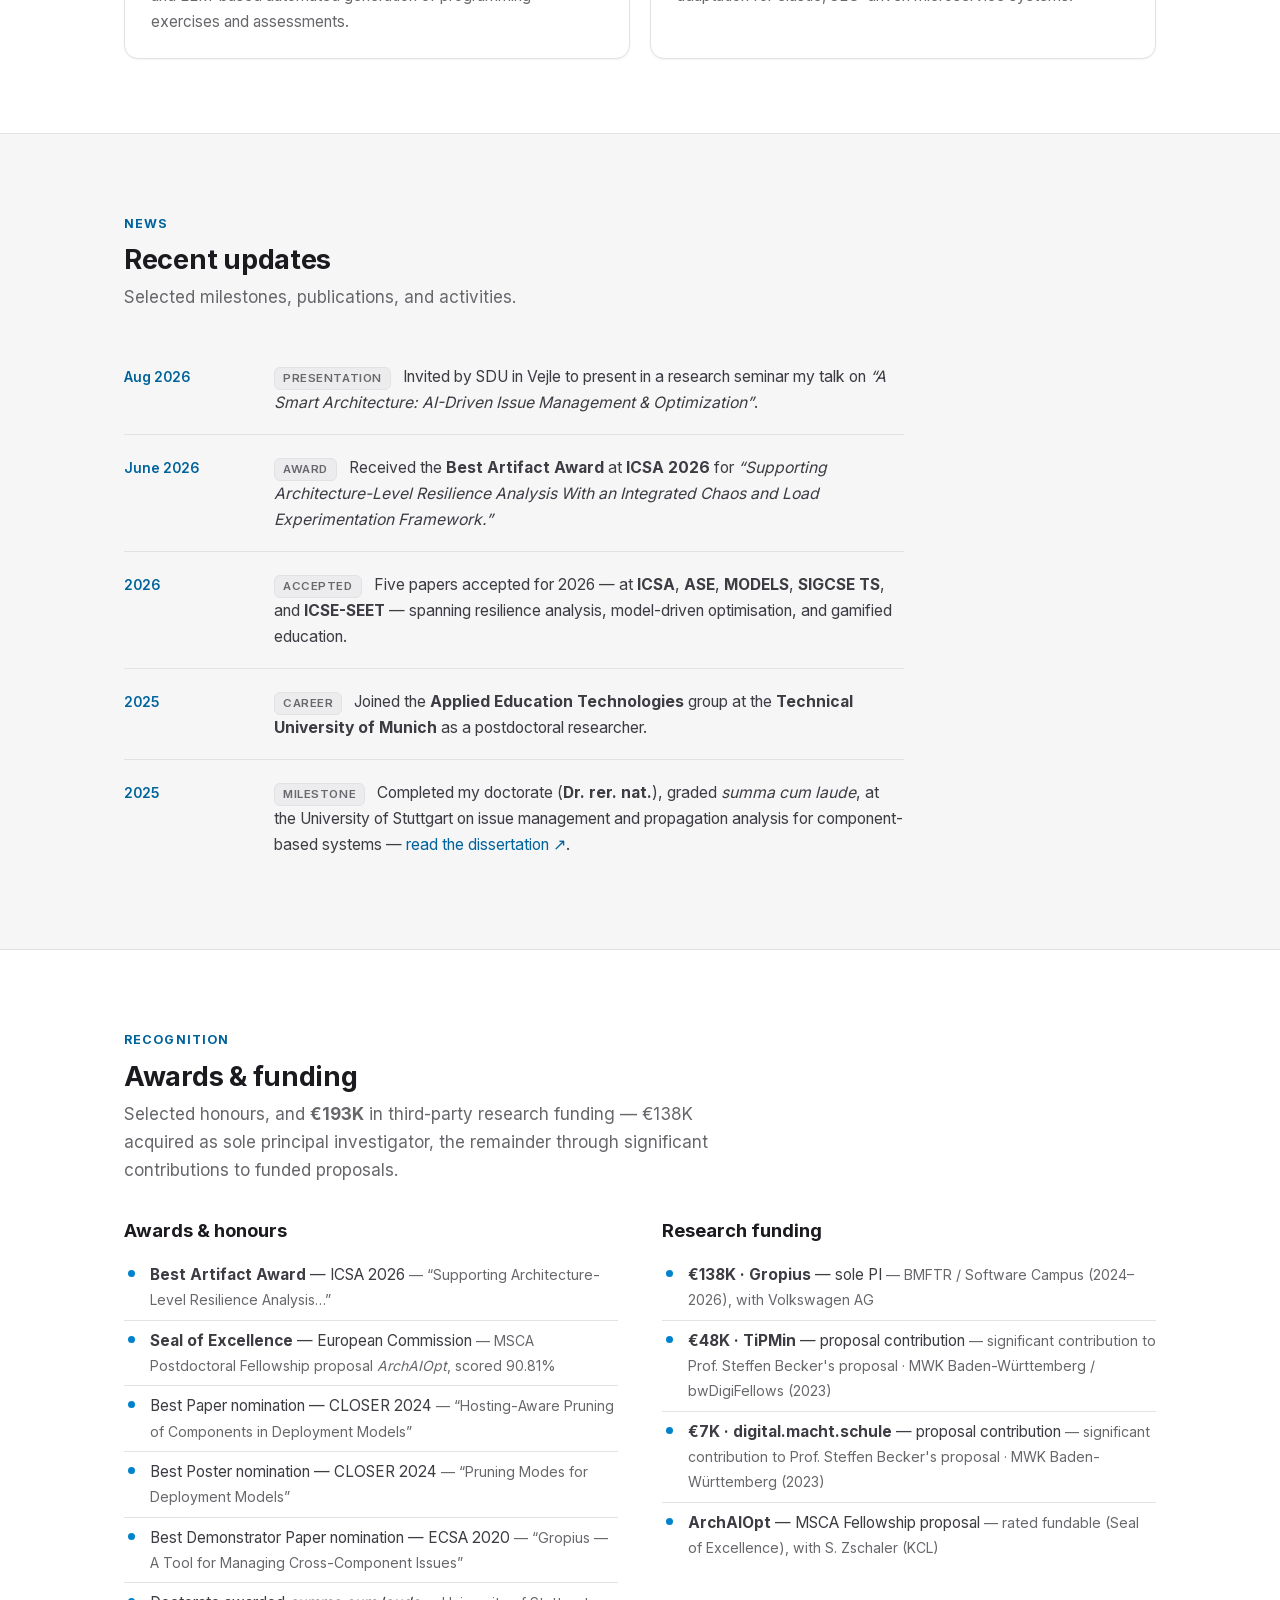
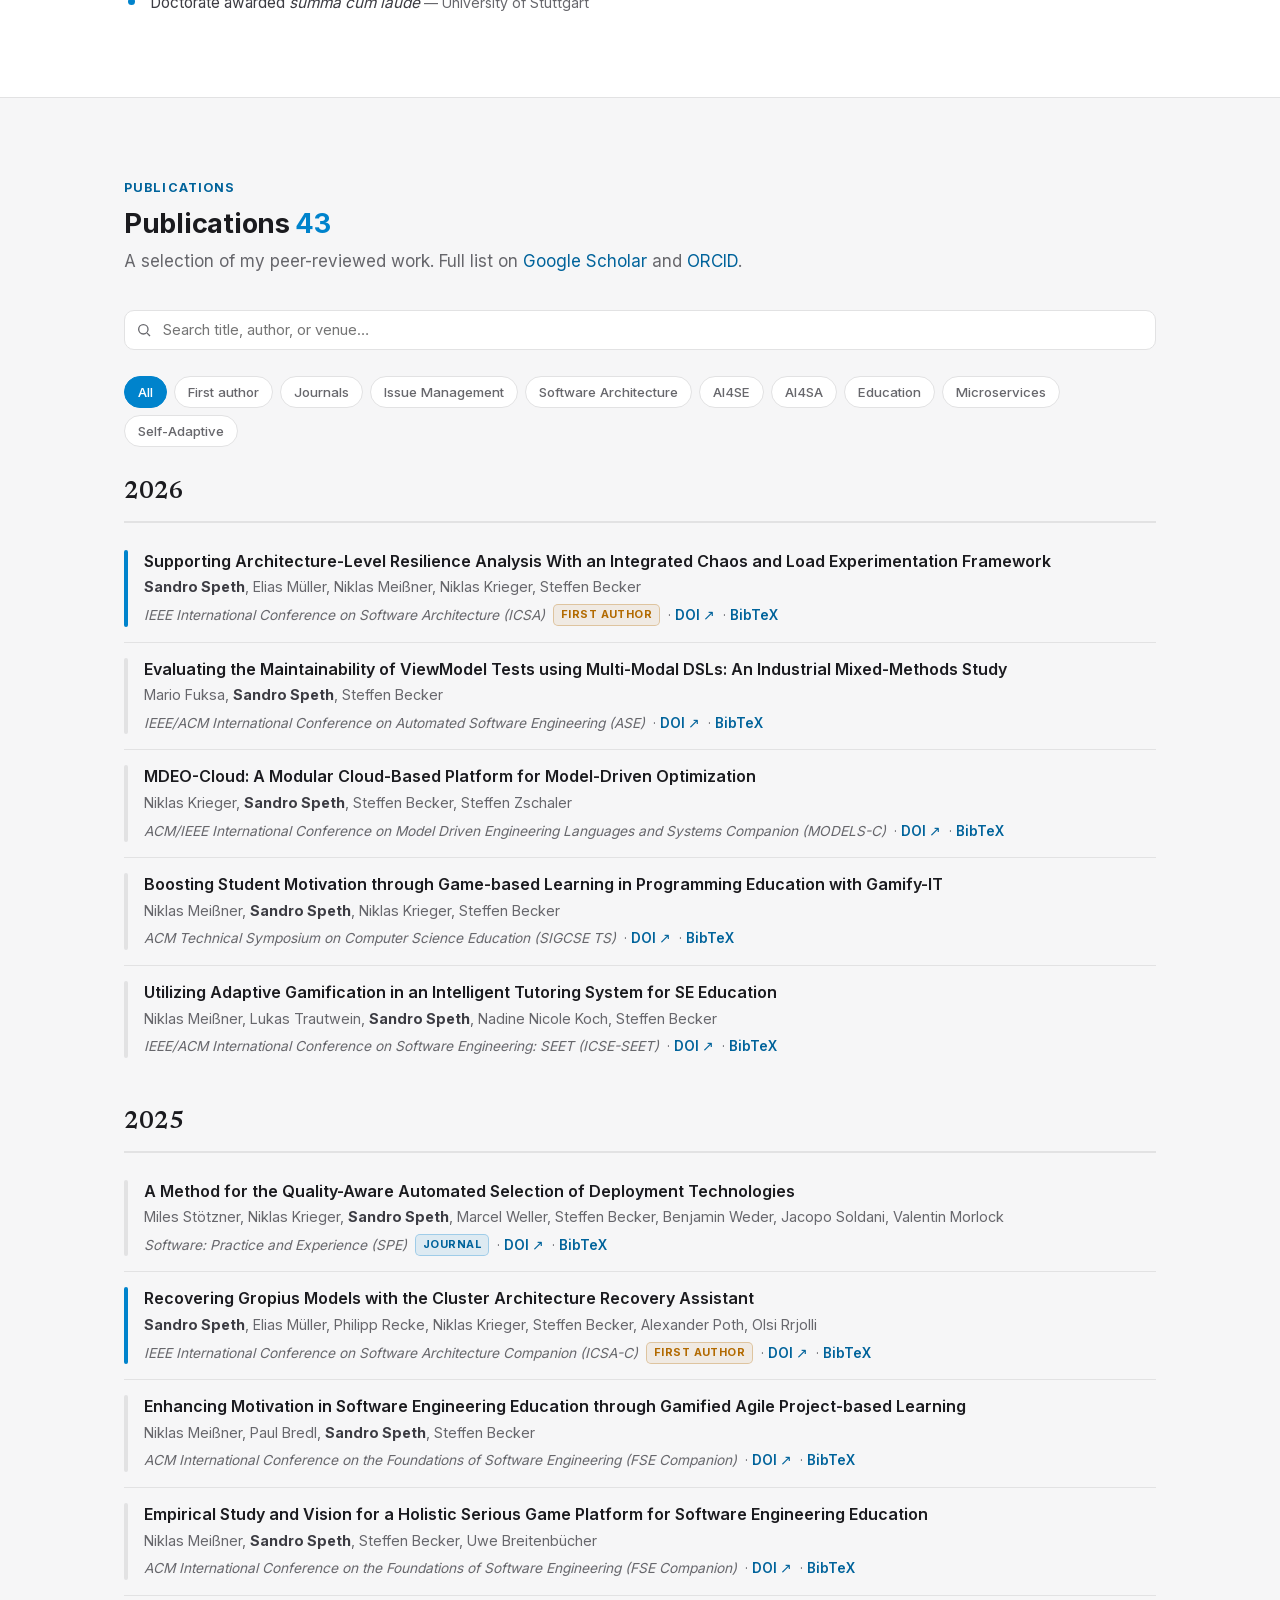
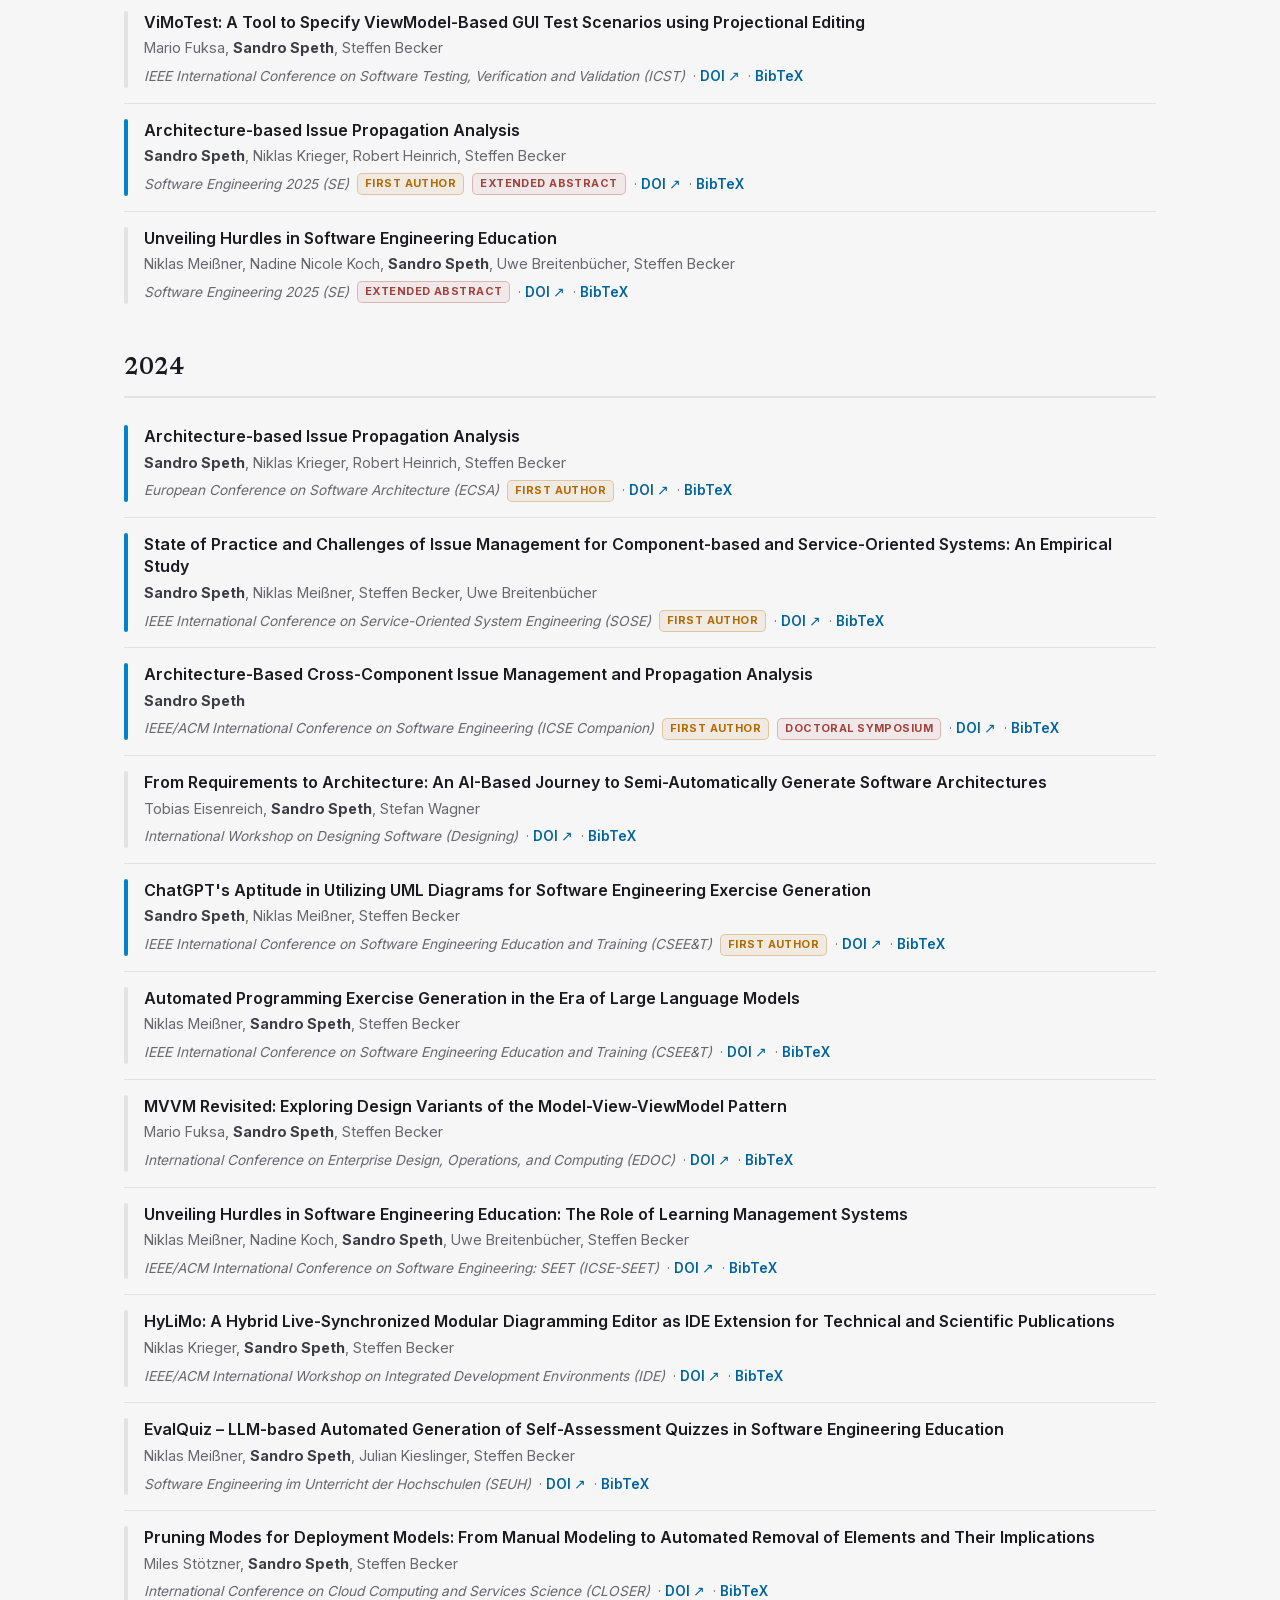
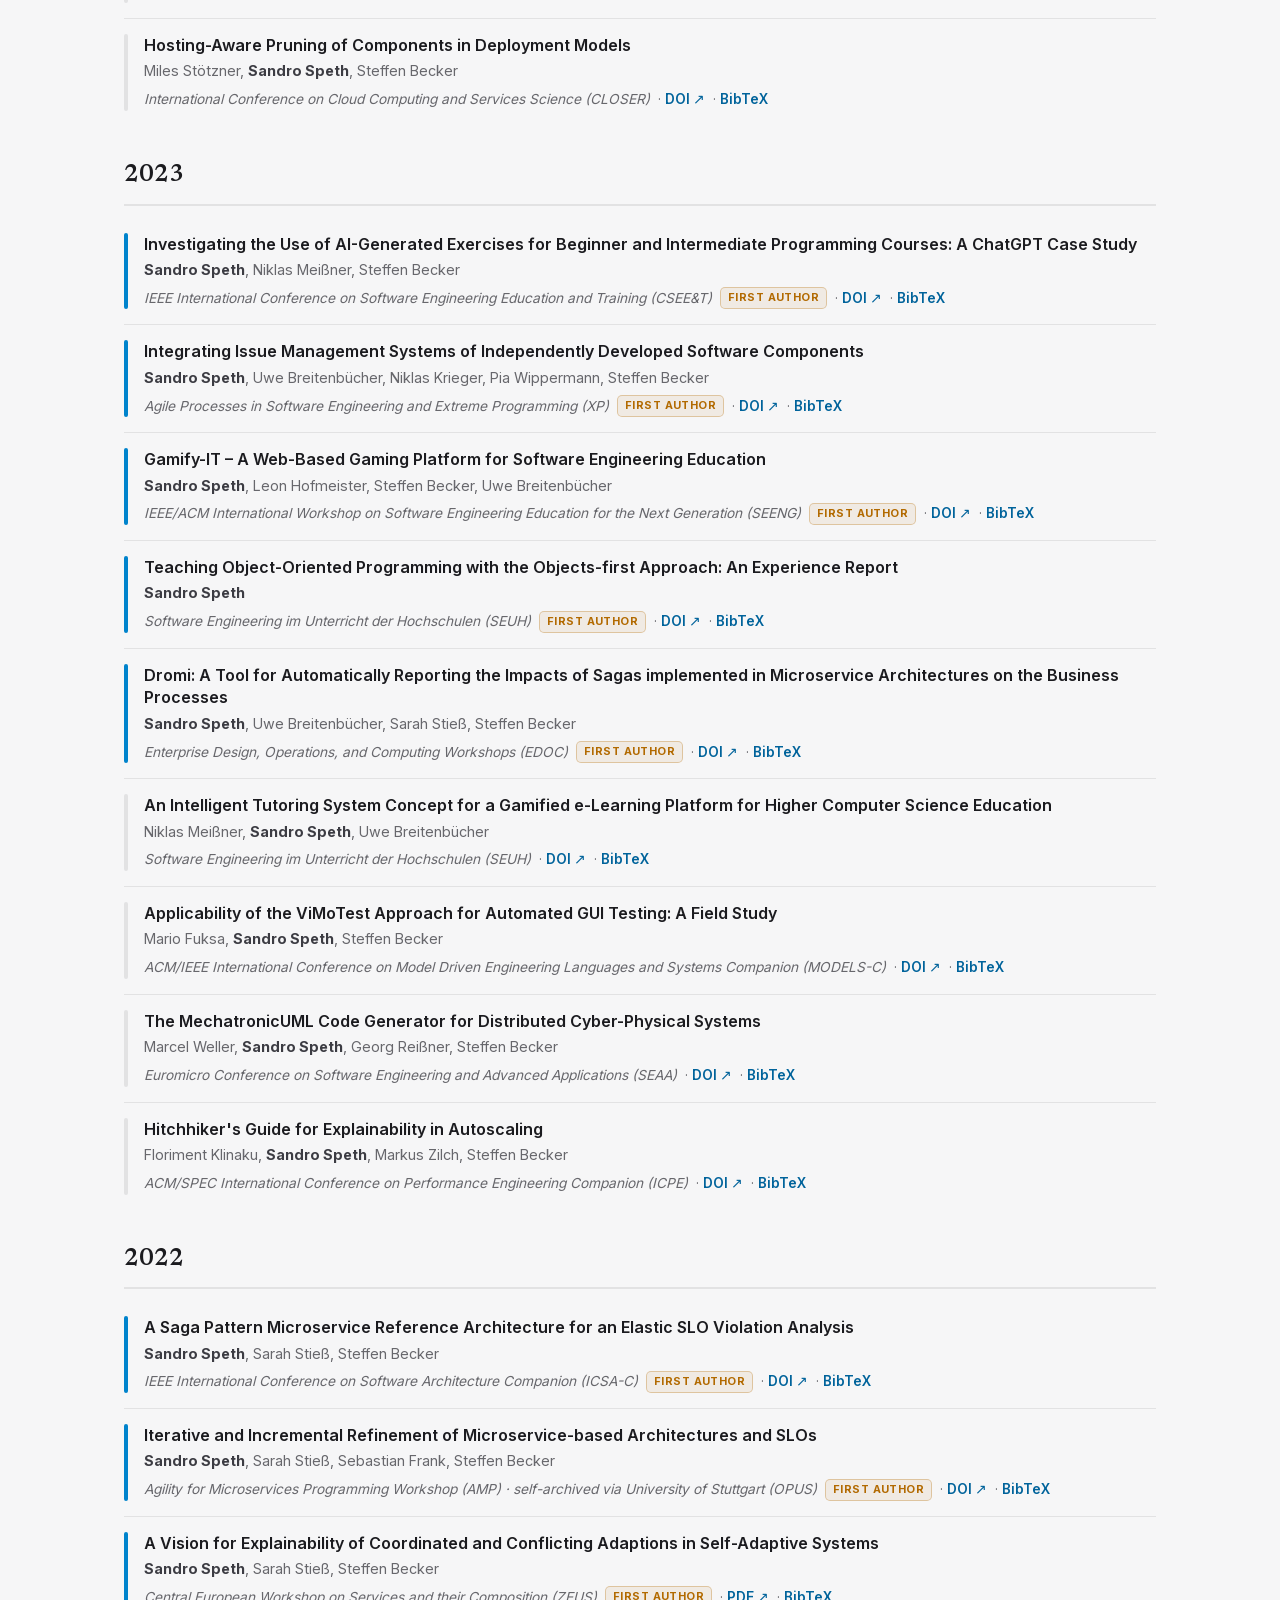
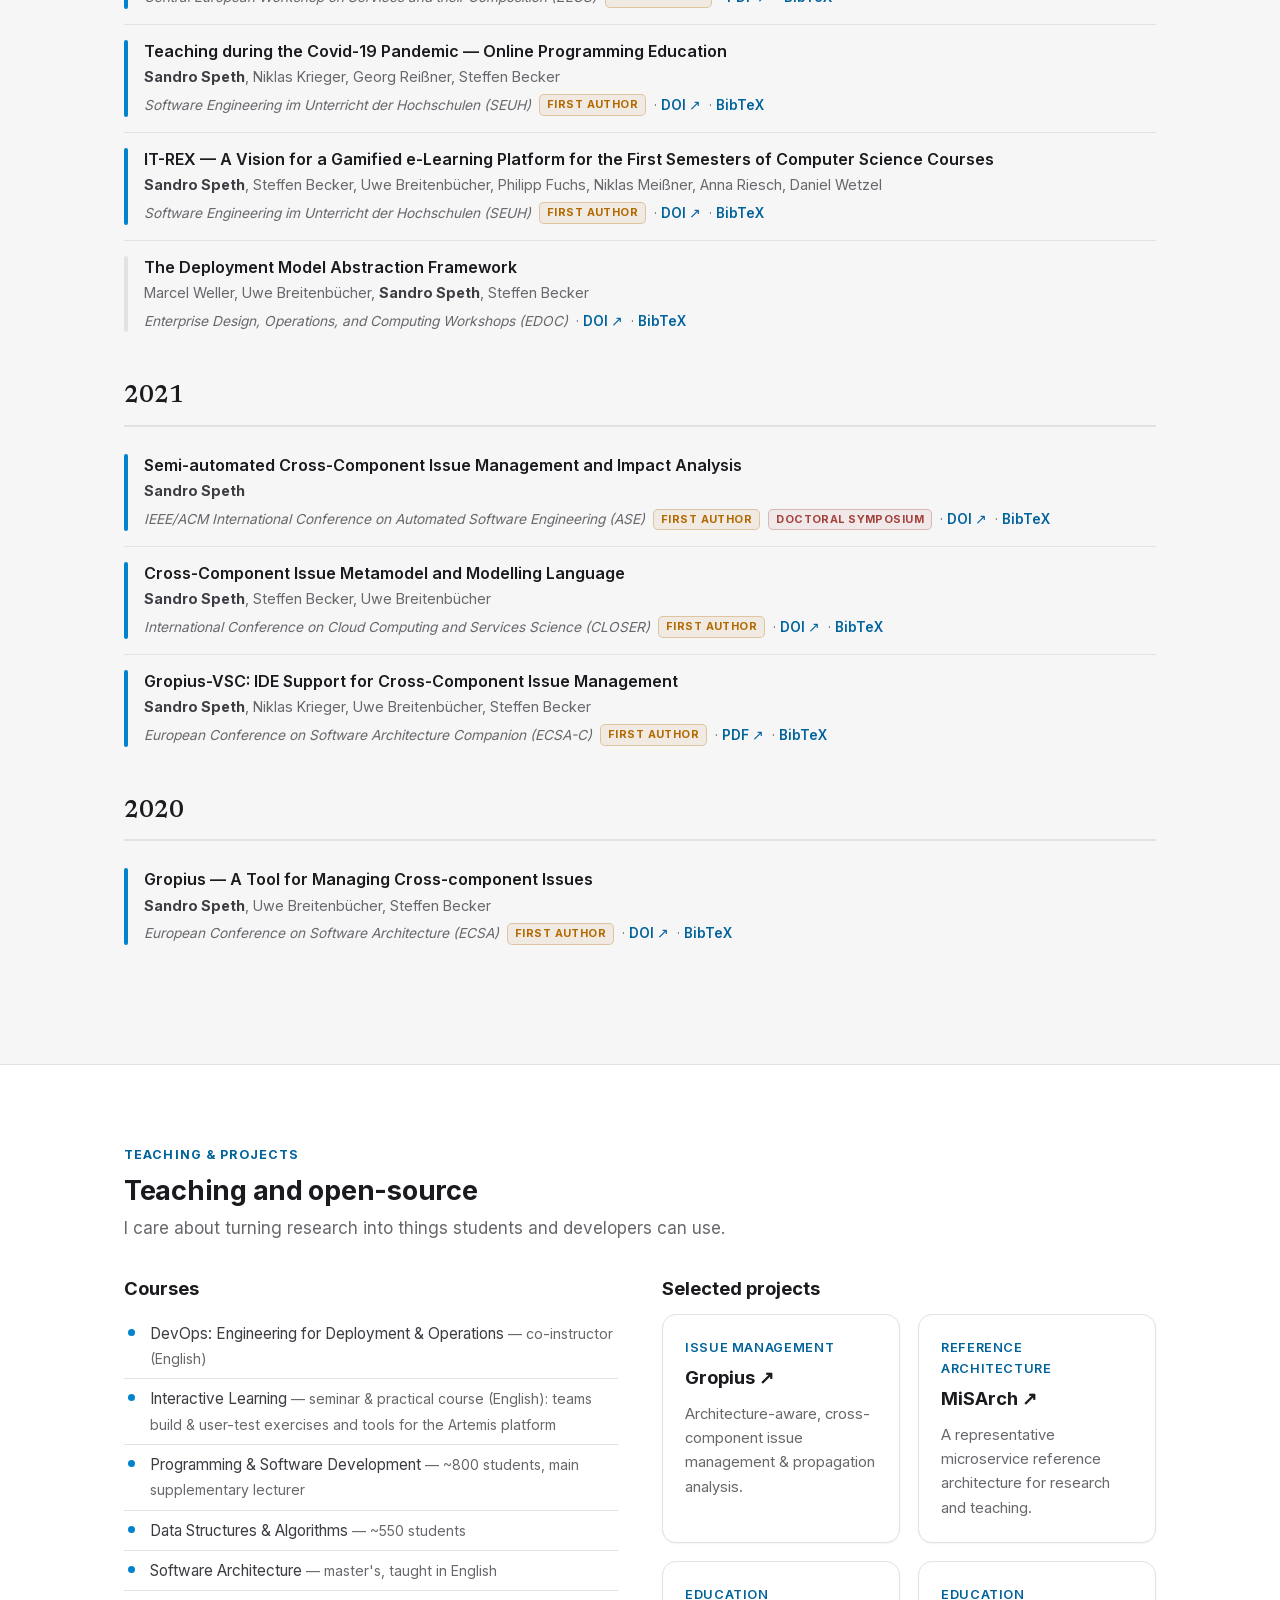
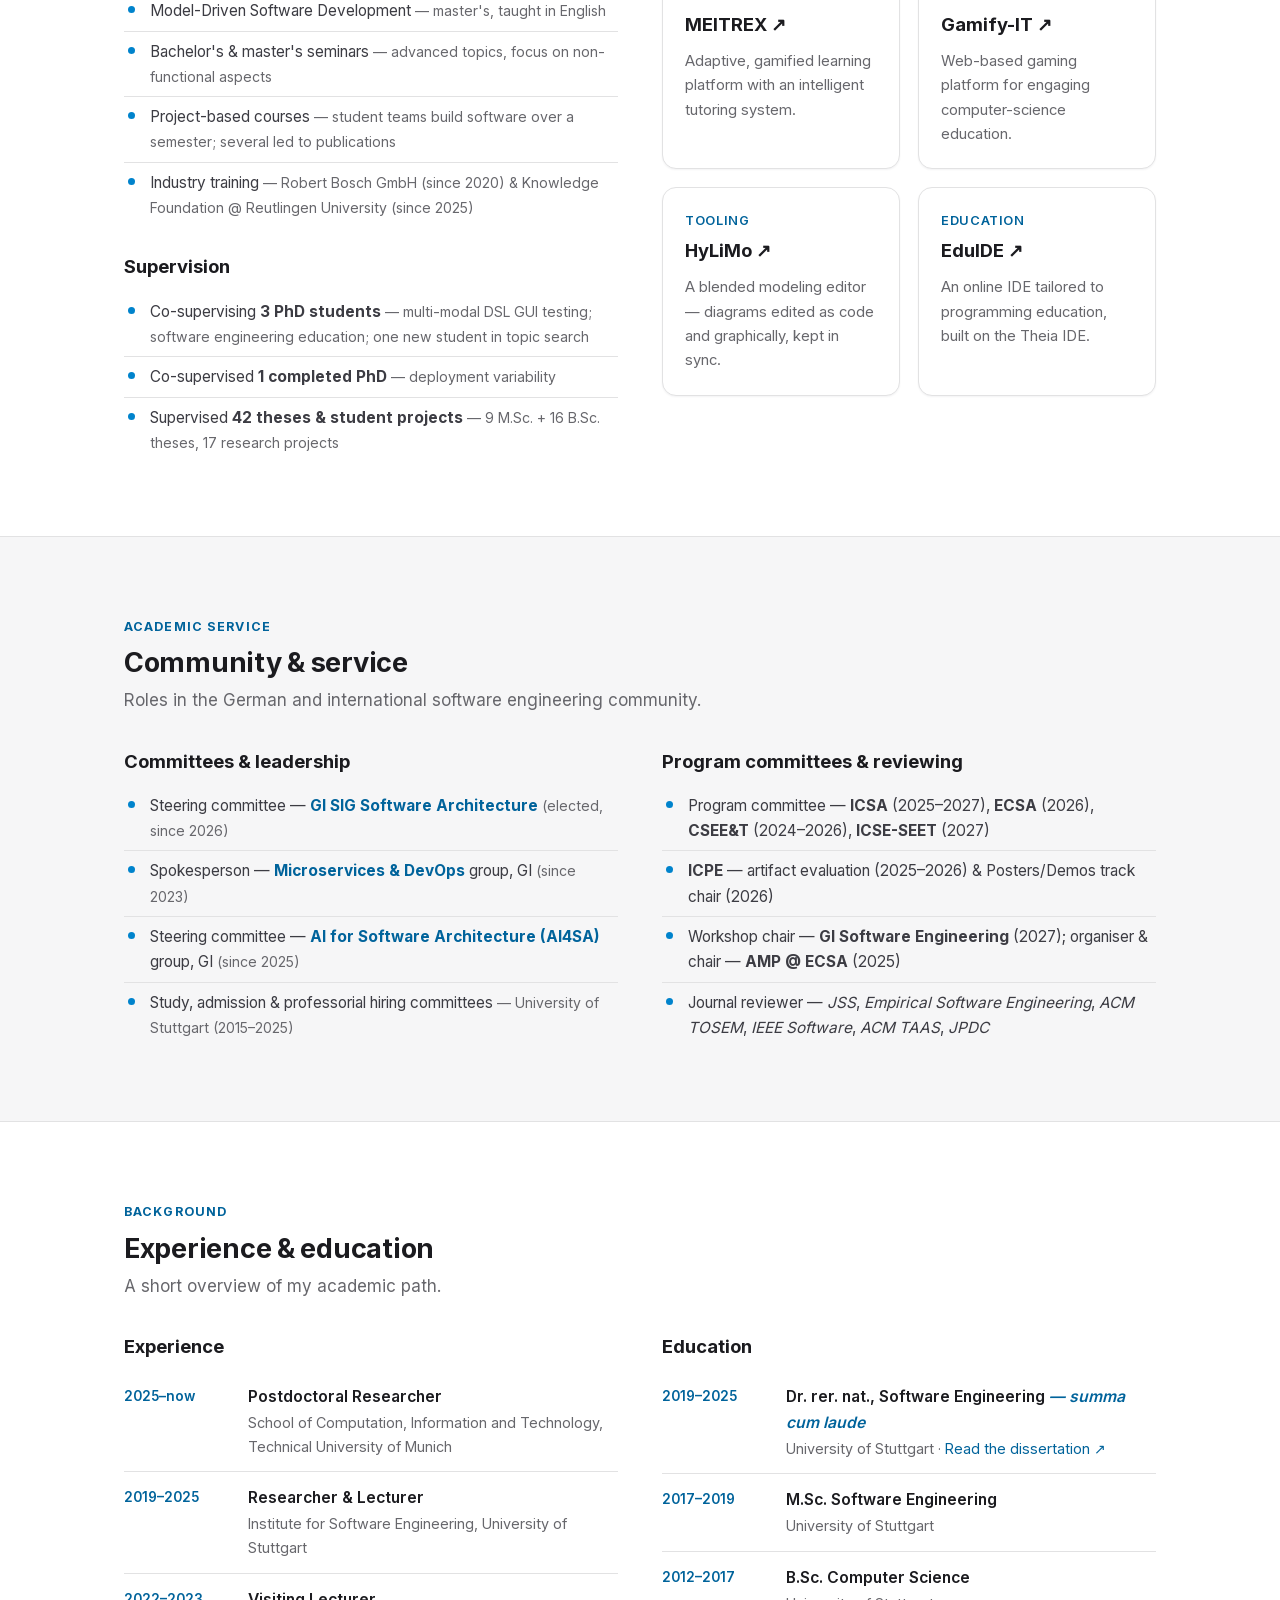
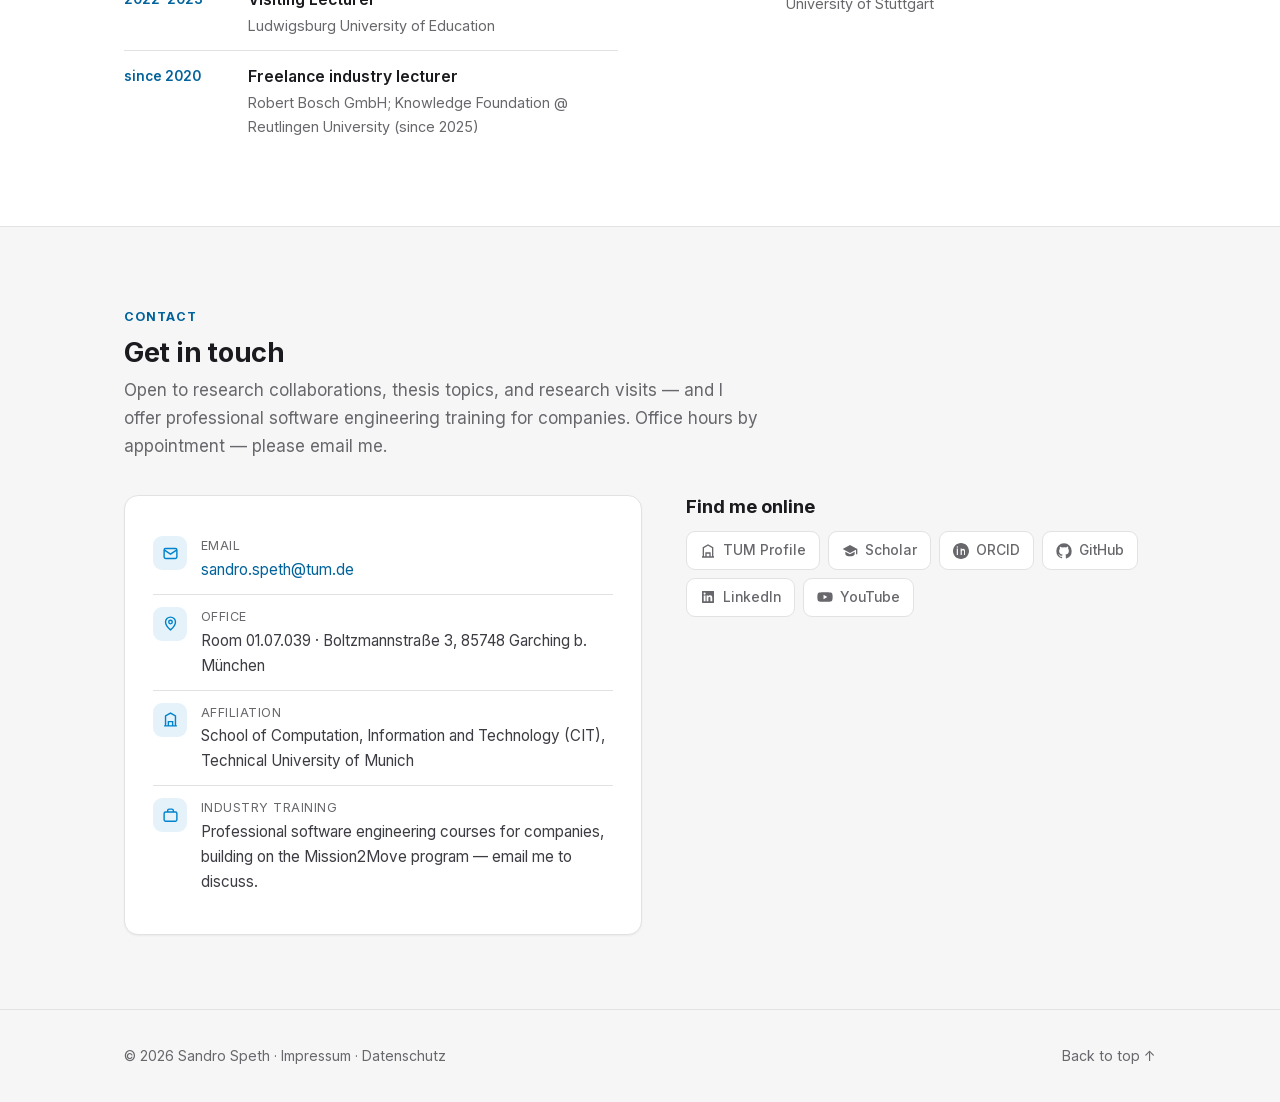
==== commit 911c2fcc: "Link the dissertation from the Education PhD entry Co-Authored-By: Claude Opus 5.5 <noreply@anthropi" ====
--- a/index.html
+++ b/index.html
@@ -413,7 +413,7 @@
             <div class="tl-item">
               <div class="tl-date">2019–2025</div>
               <div><div class="tl-role">Dr. rer. nat., Software Engineering <em>— summa cum laude</em></div>
-                <div class="tl-place">University of Stuttgart</div></div>
+                <div class="tl-place">University of Stuttgart · <a href="https://doi.org/10.18419/opus-17321" target="_blank" rel="noopener">Read the dissertation ↗</a></div></div>
             </div>
             <div class="tl-item">
               <div class="tl-date">2017–2019</div>
